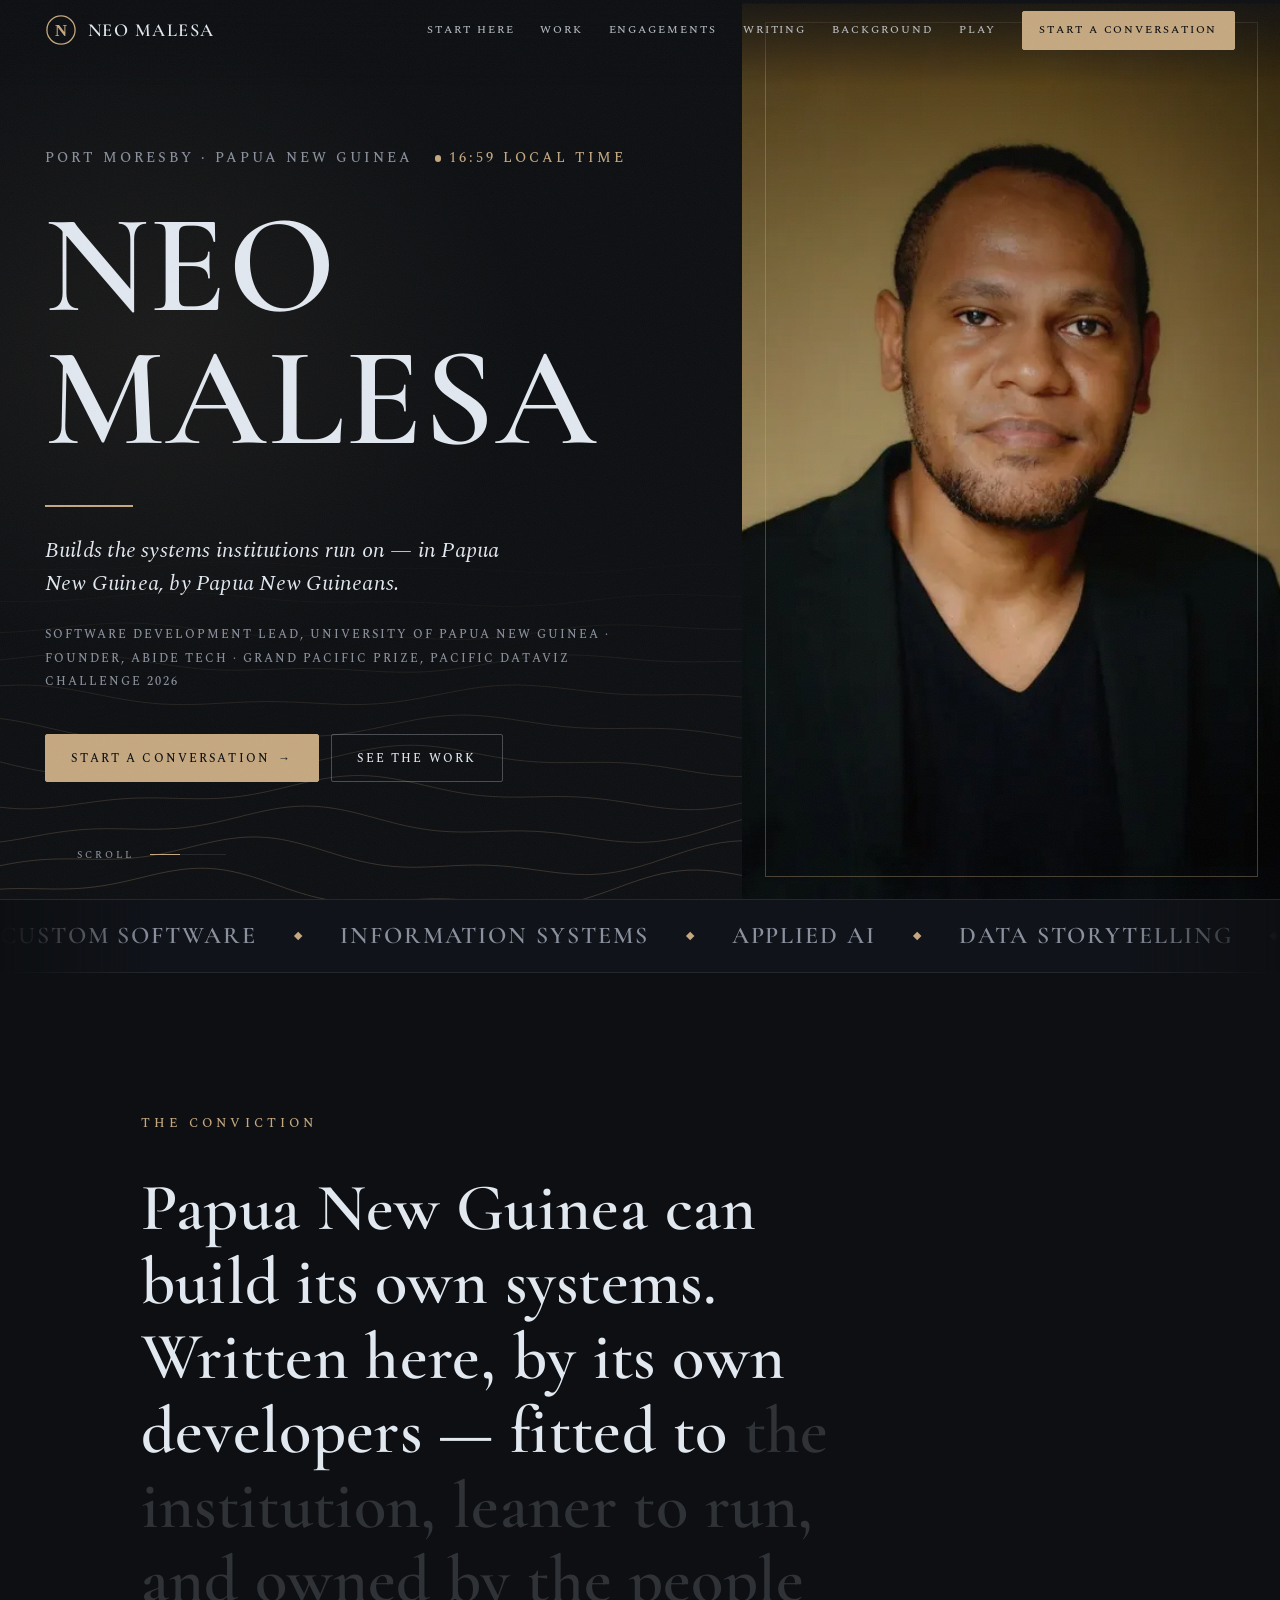
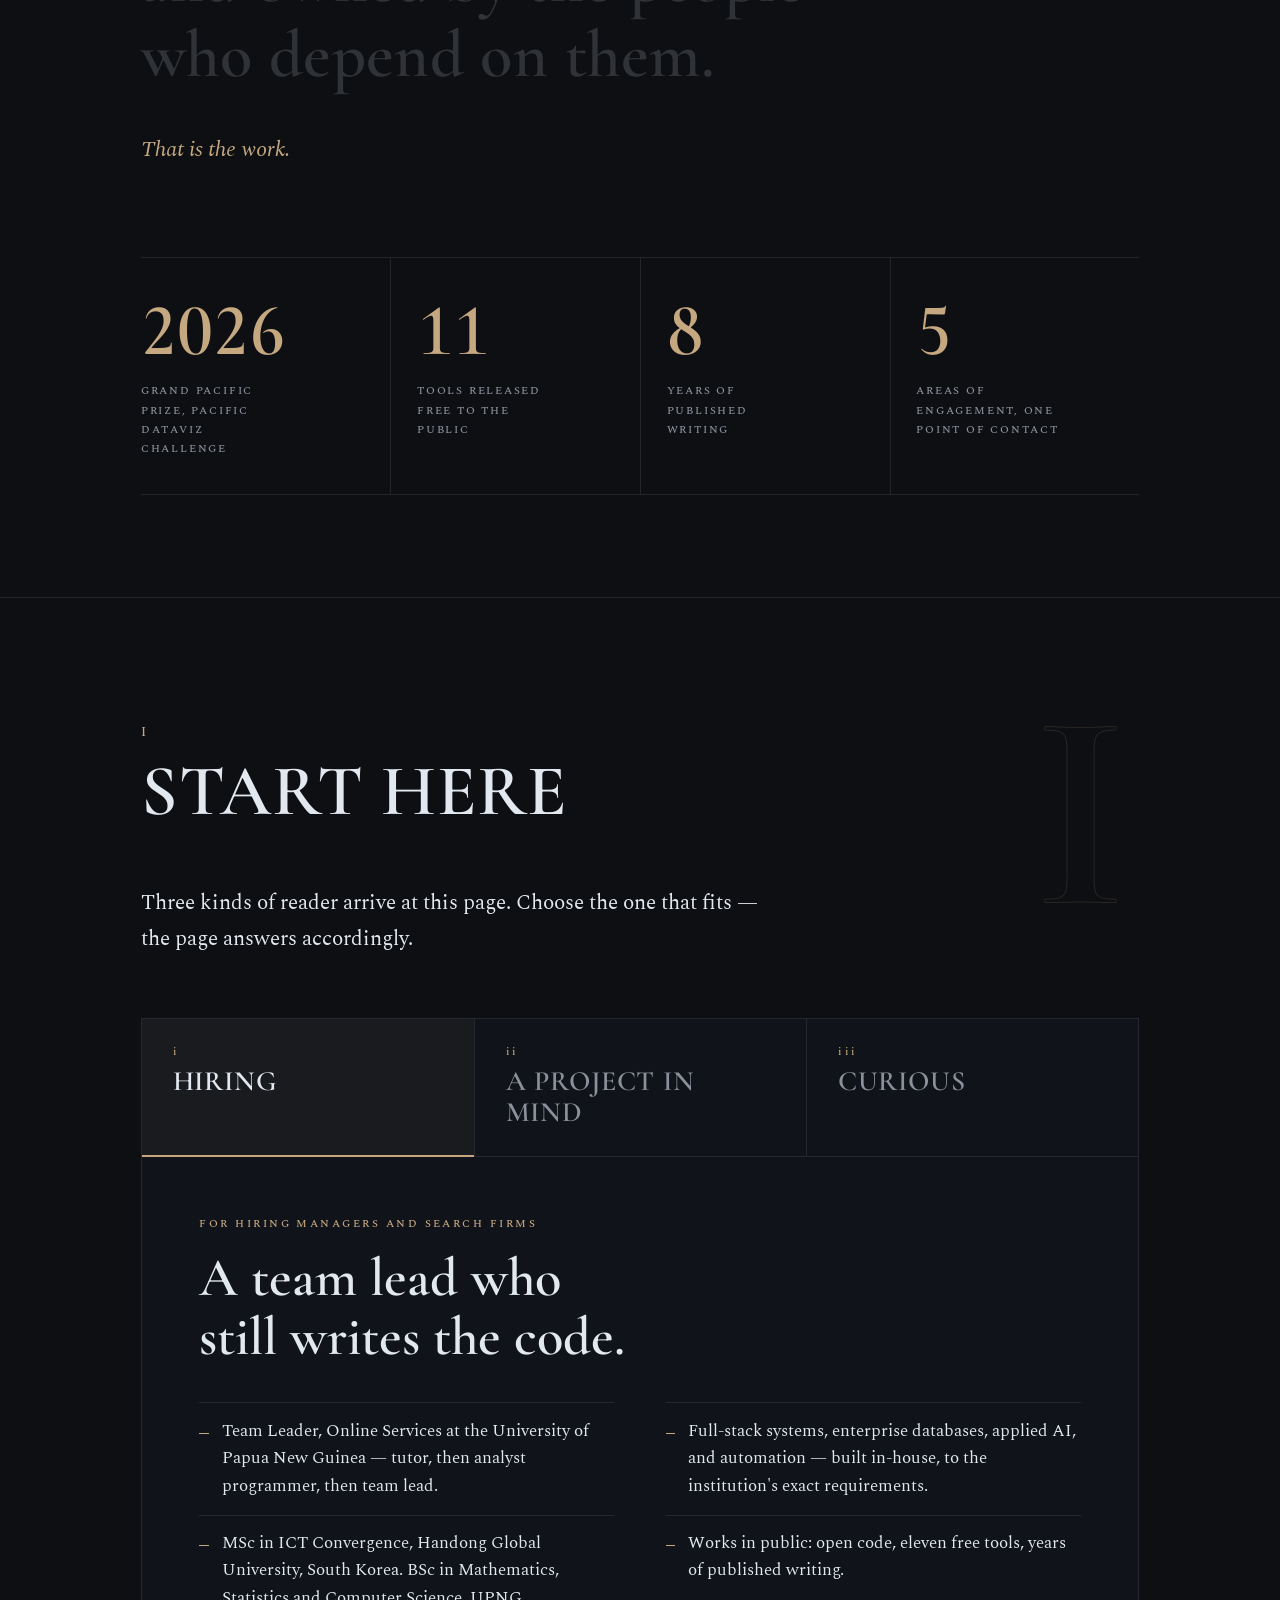
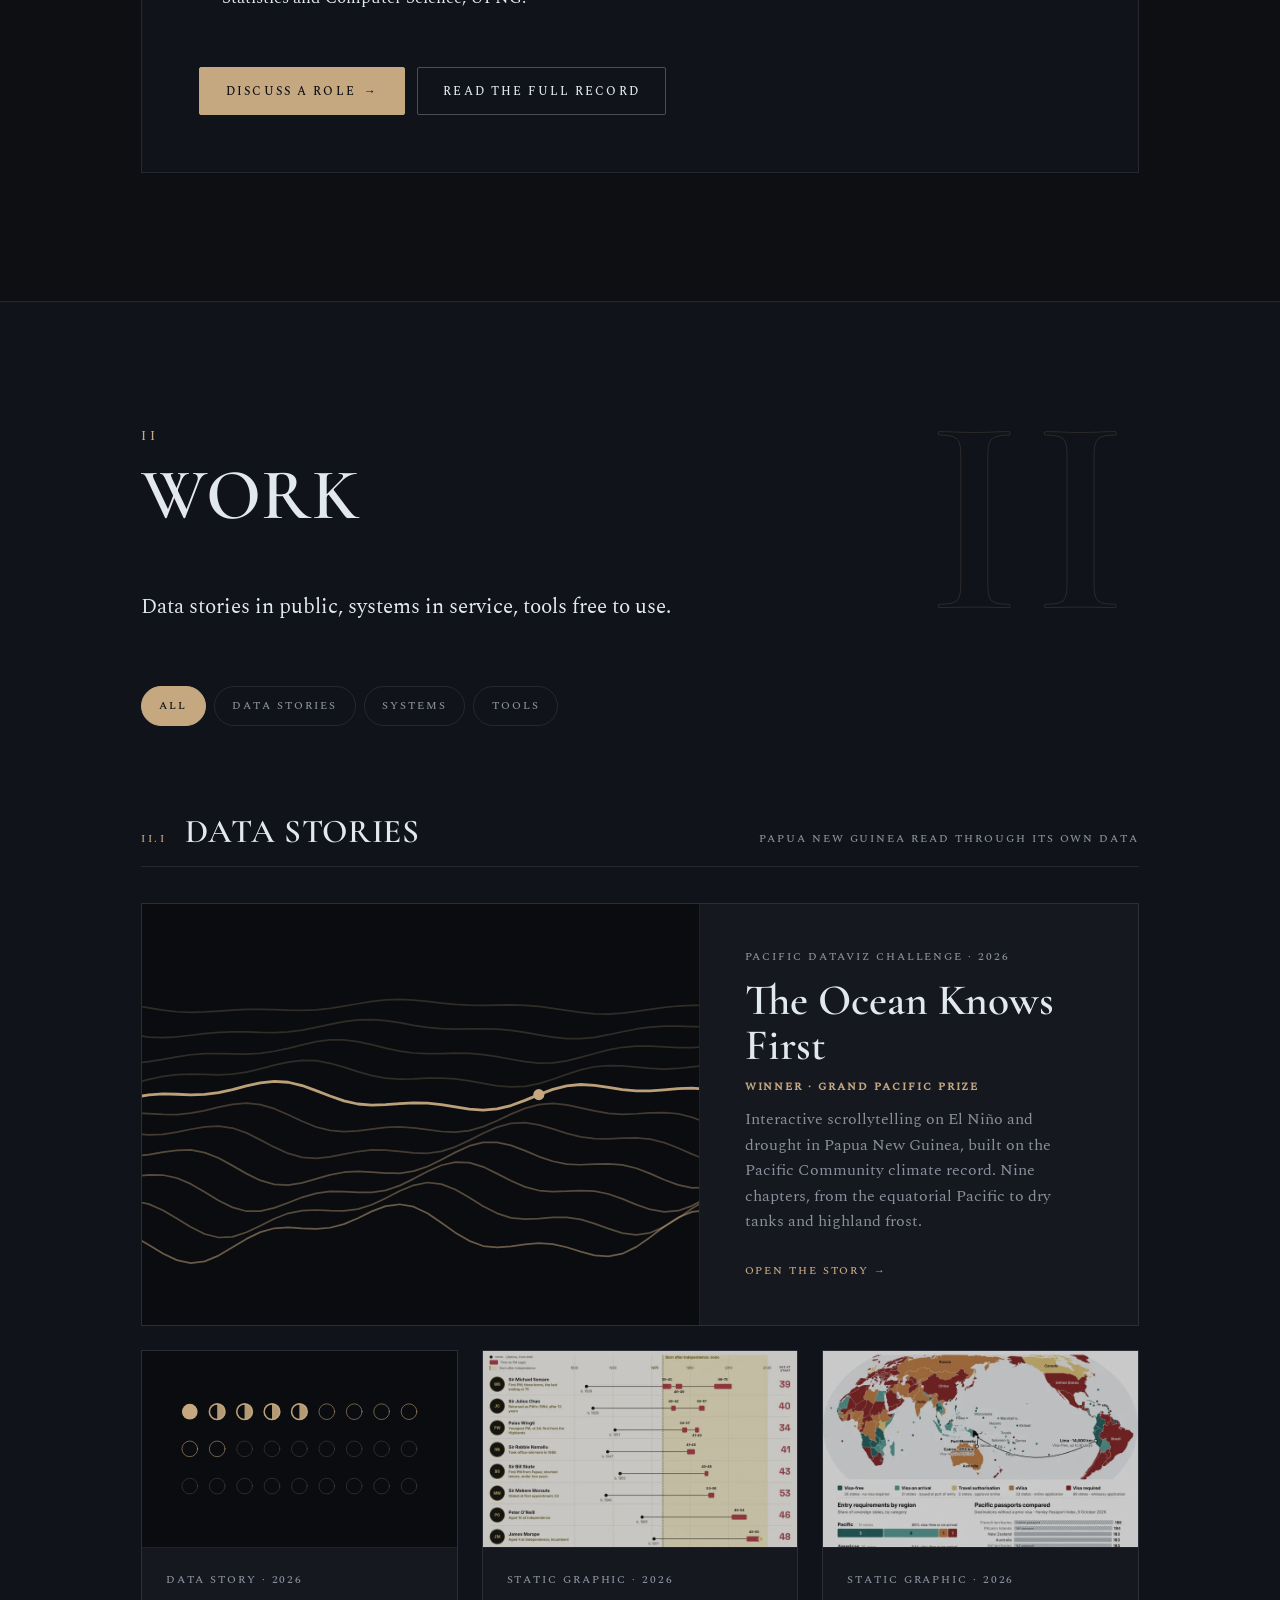
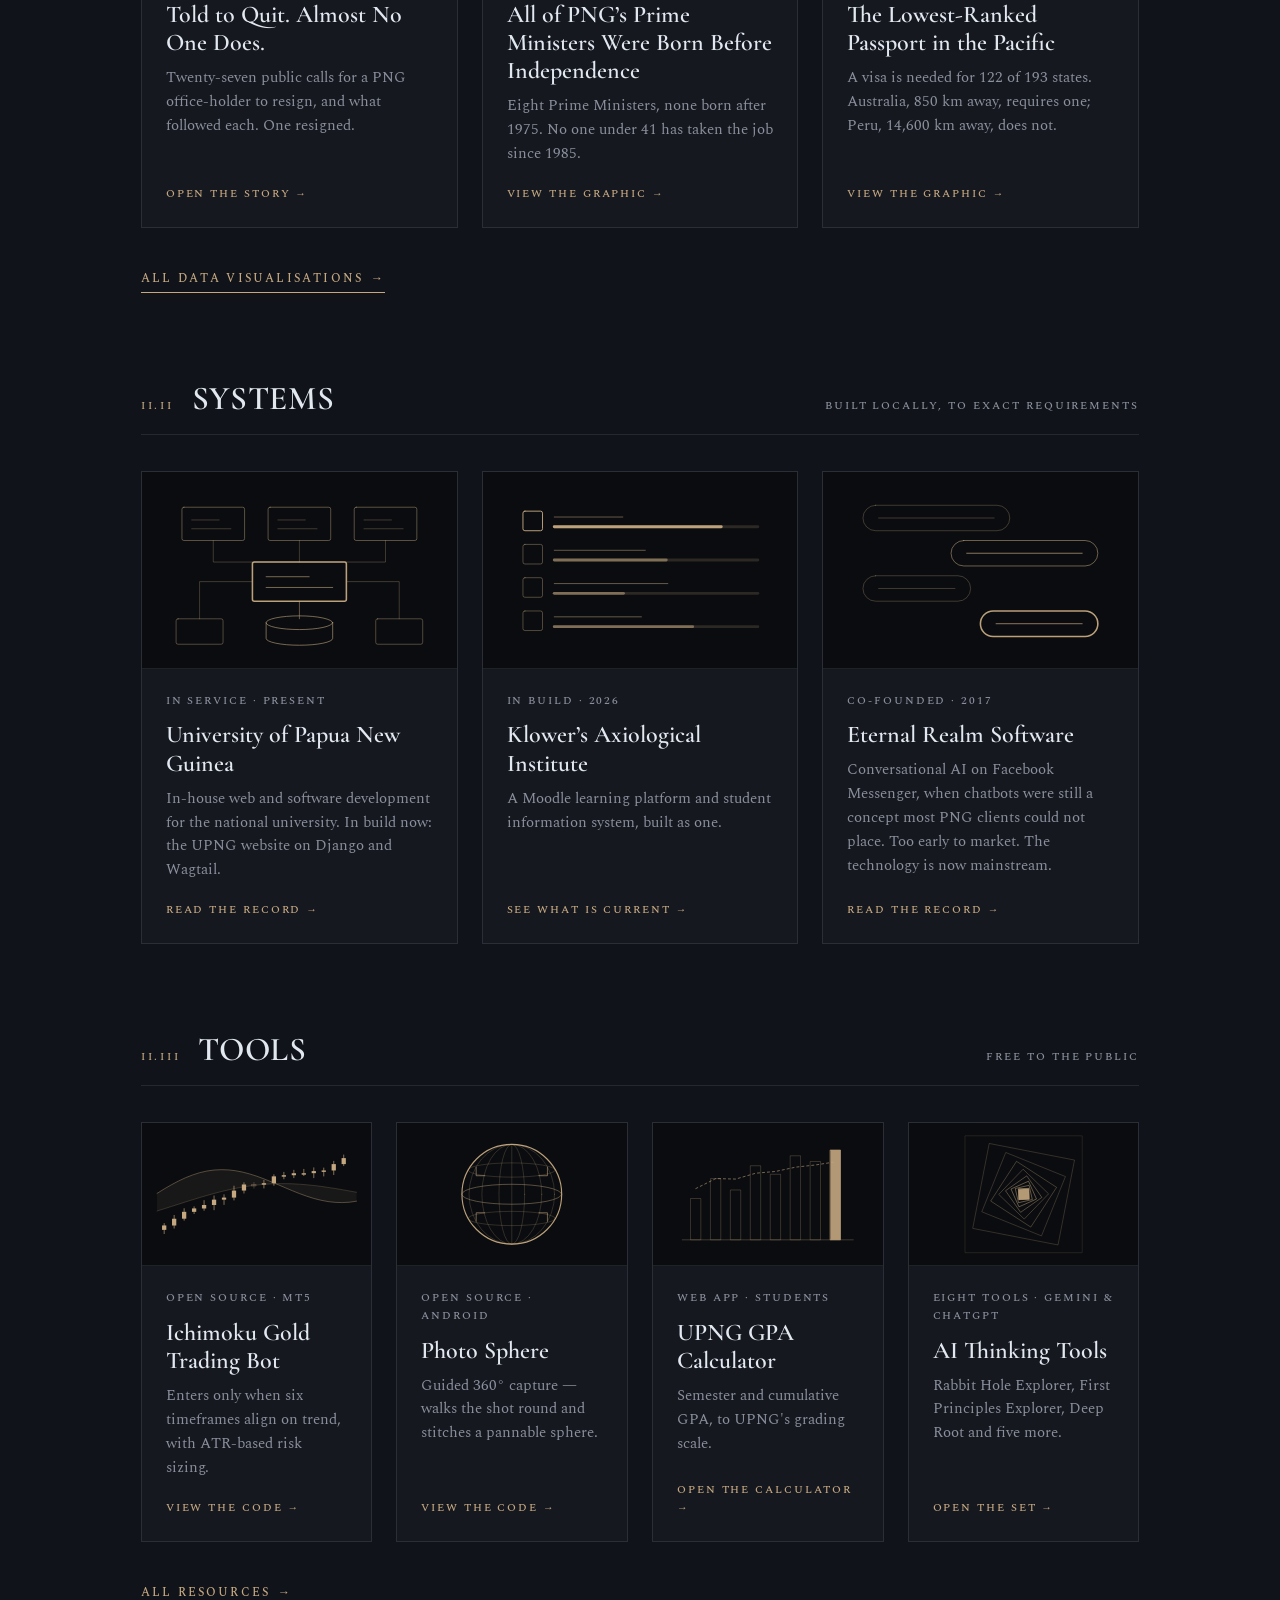
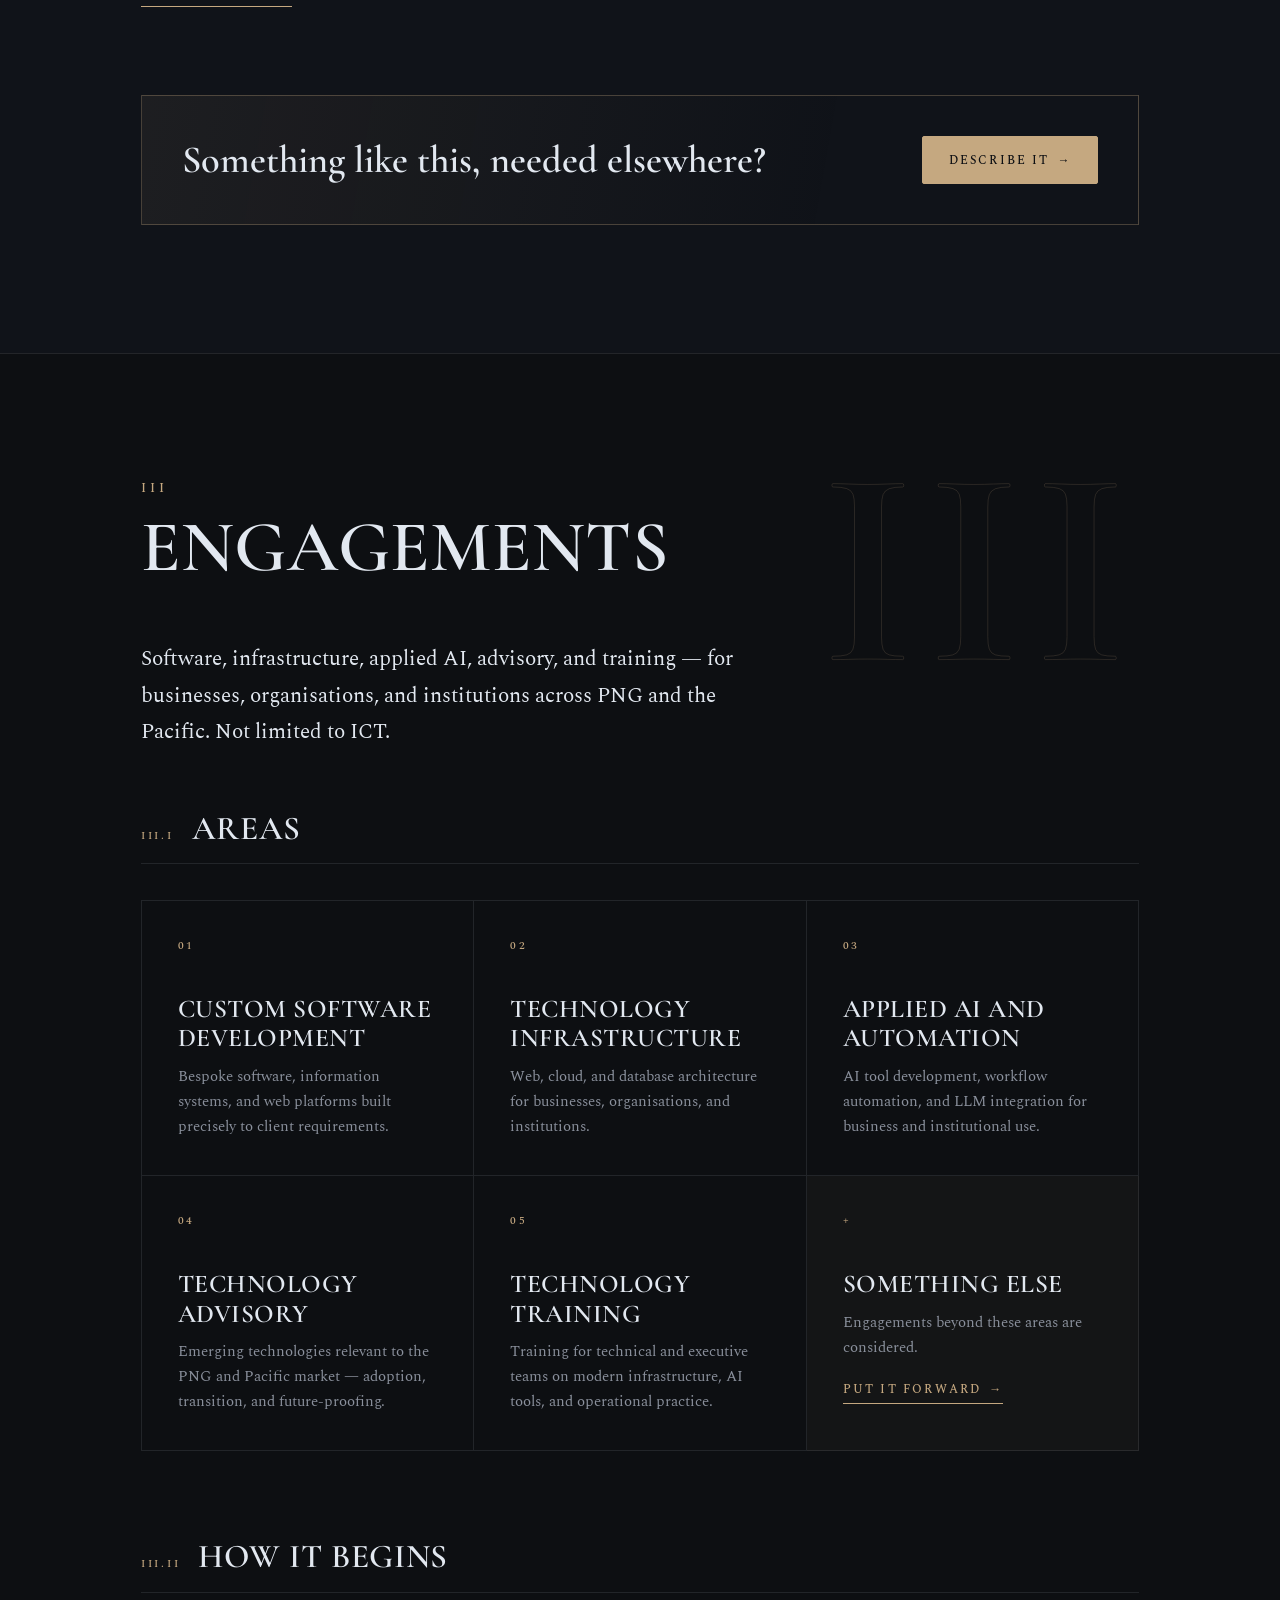
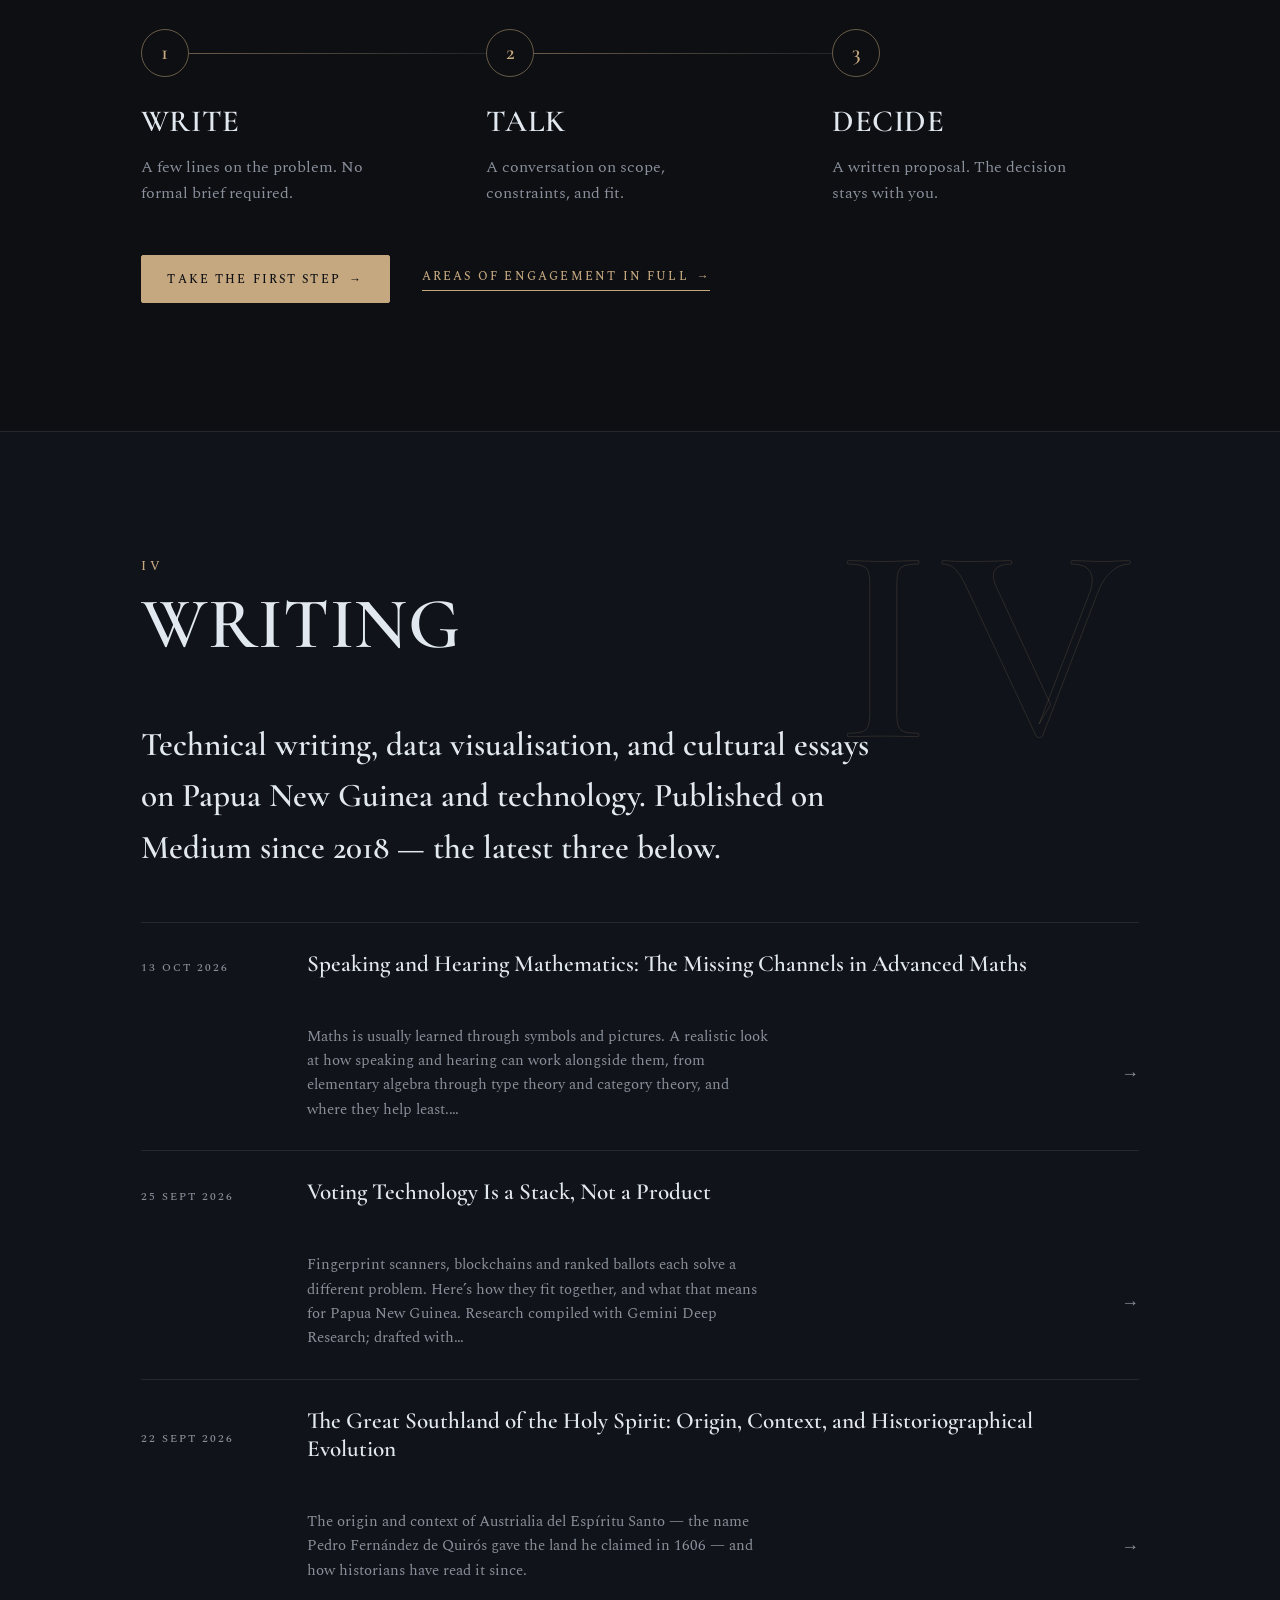
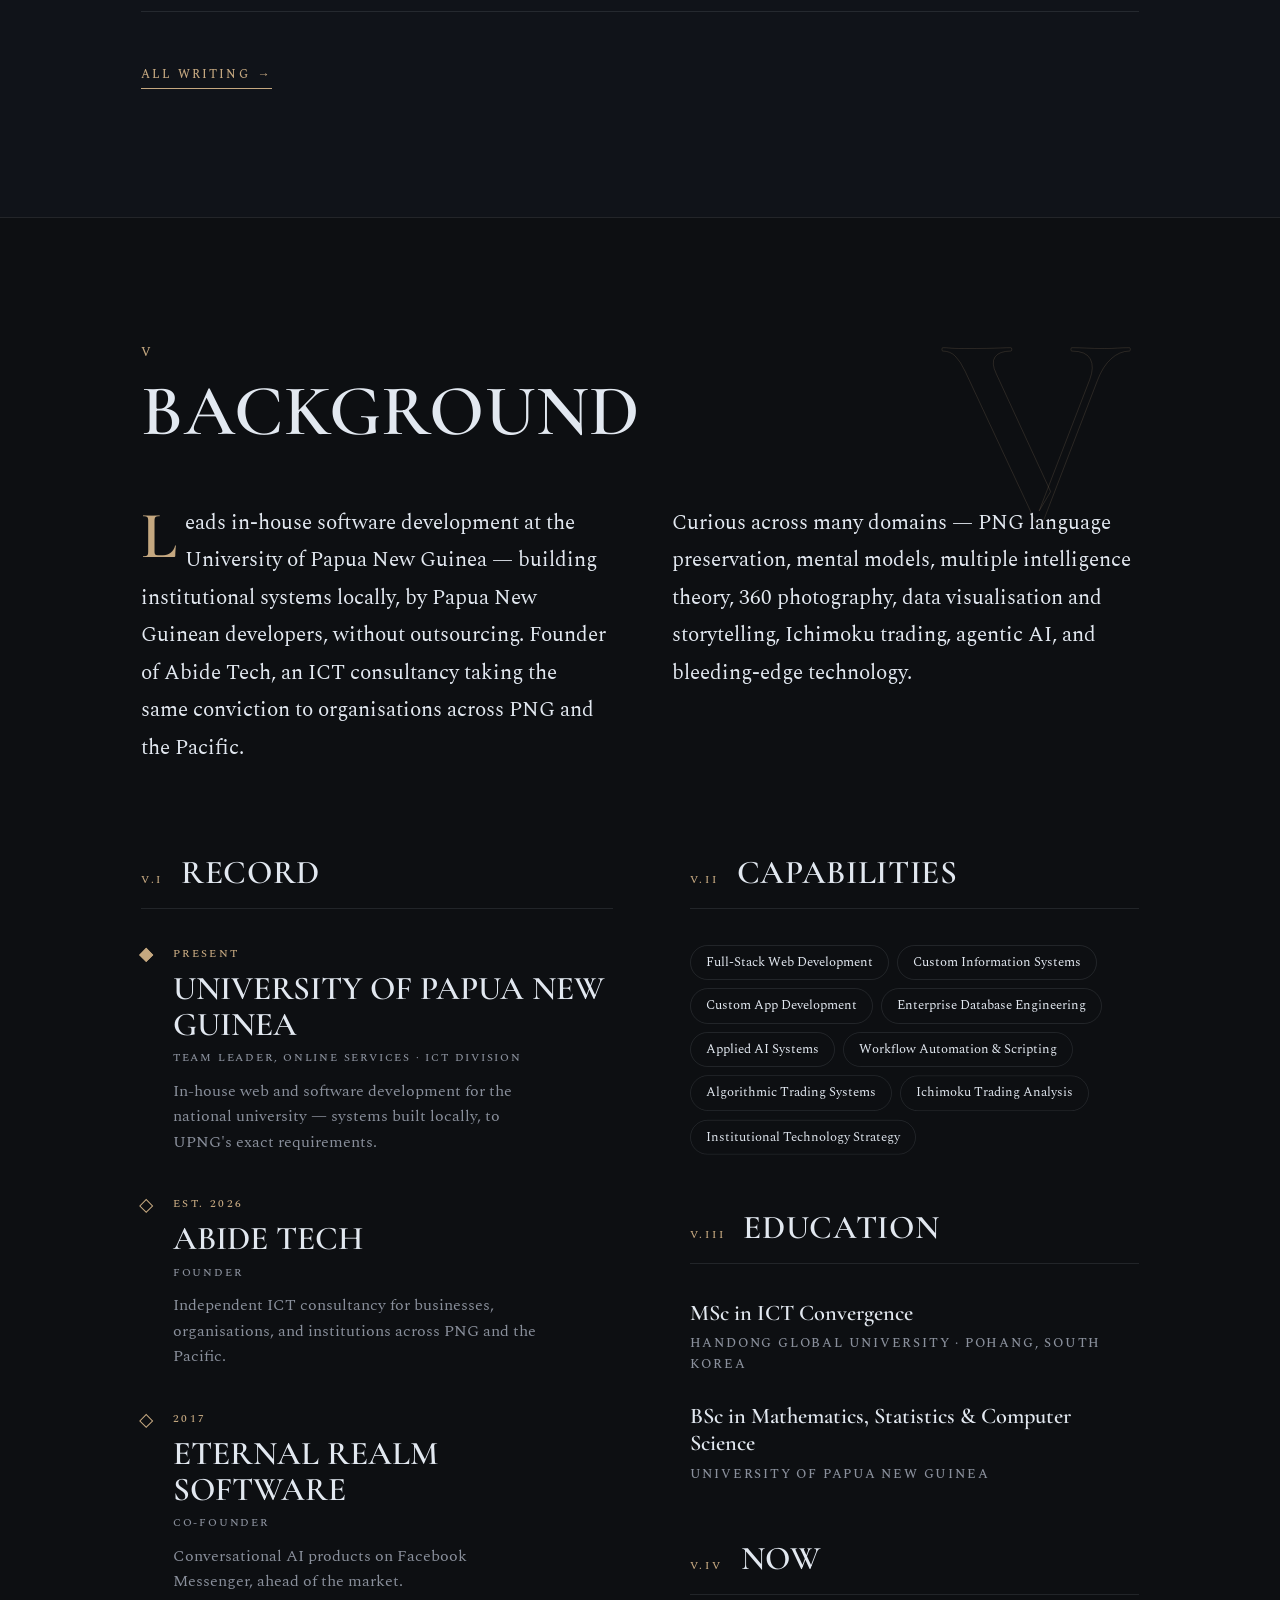
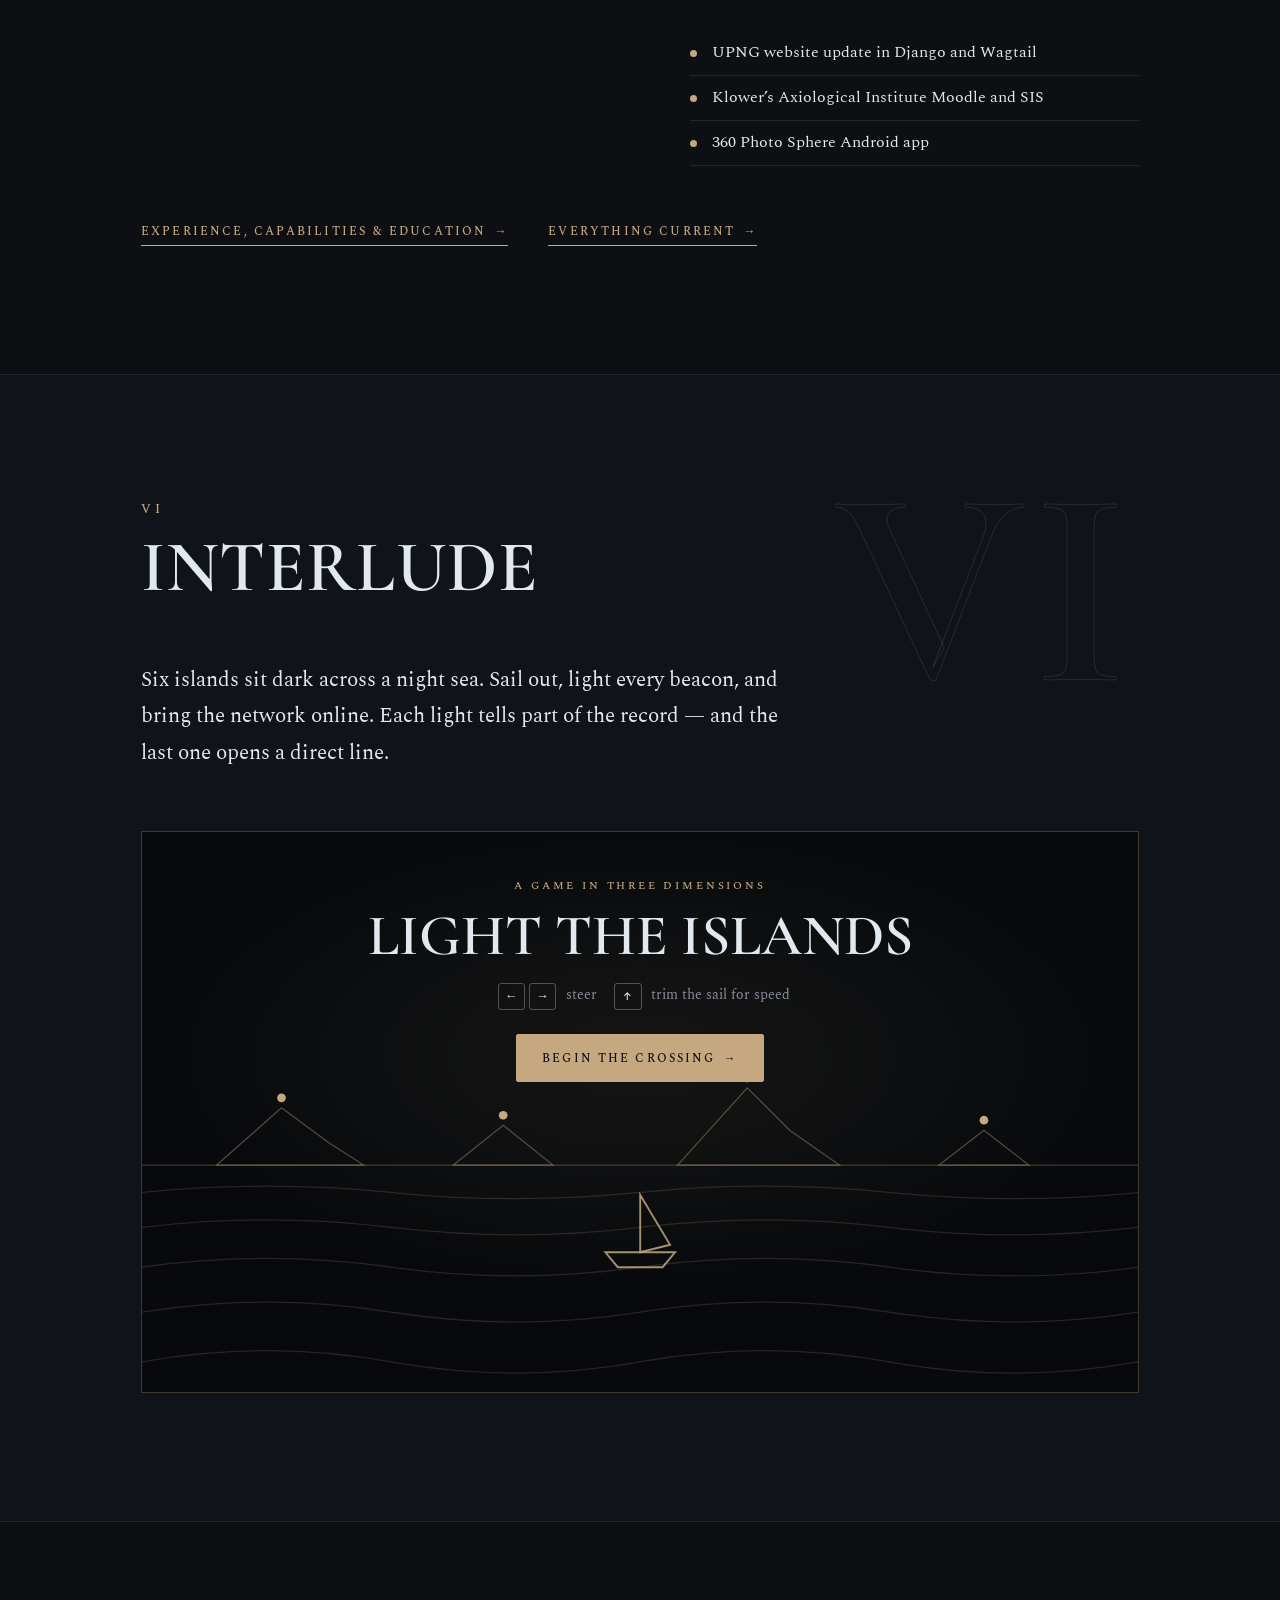
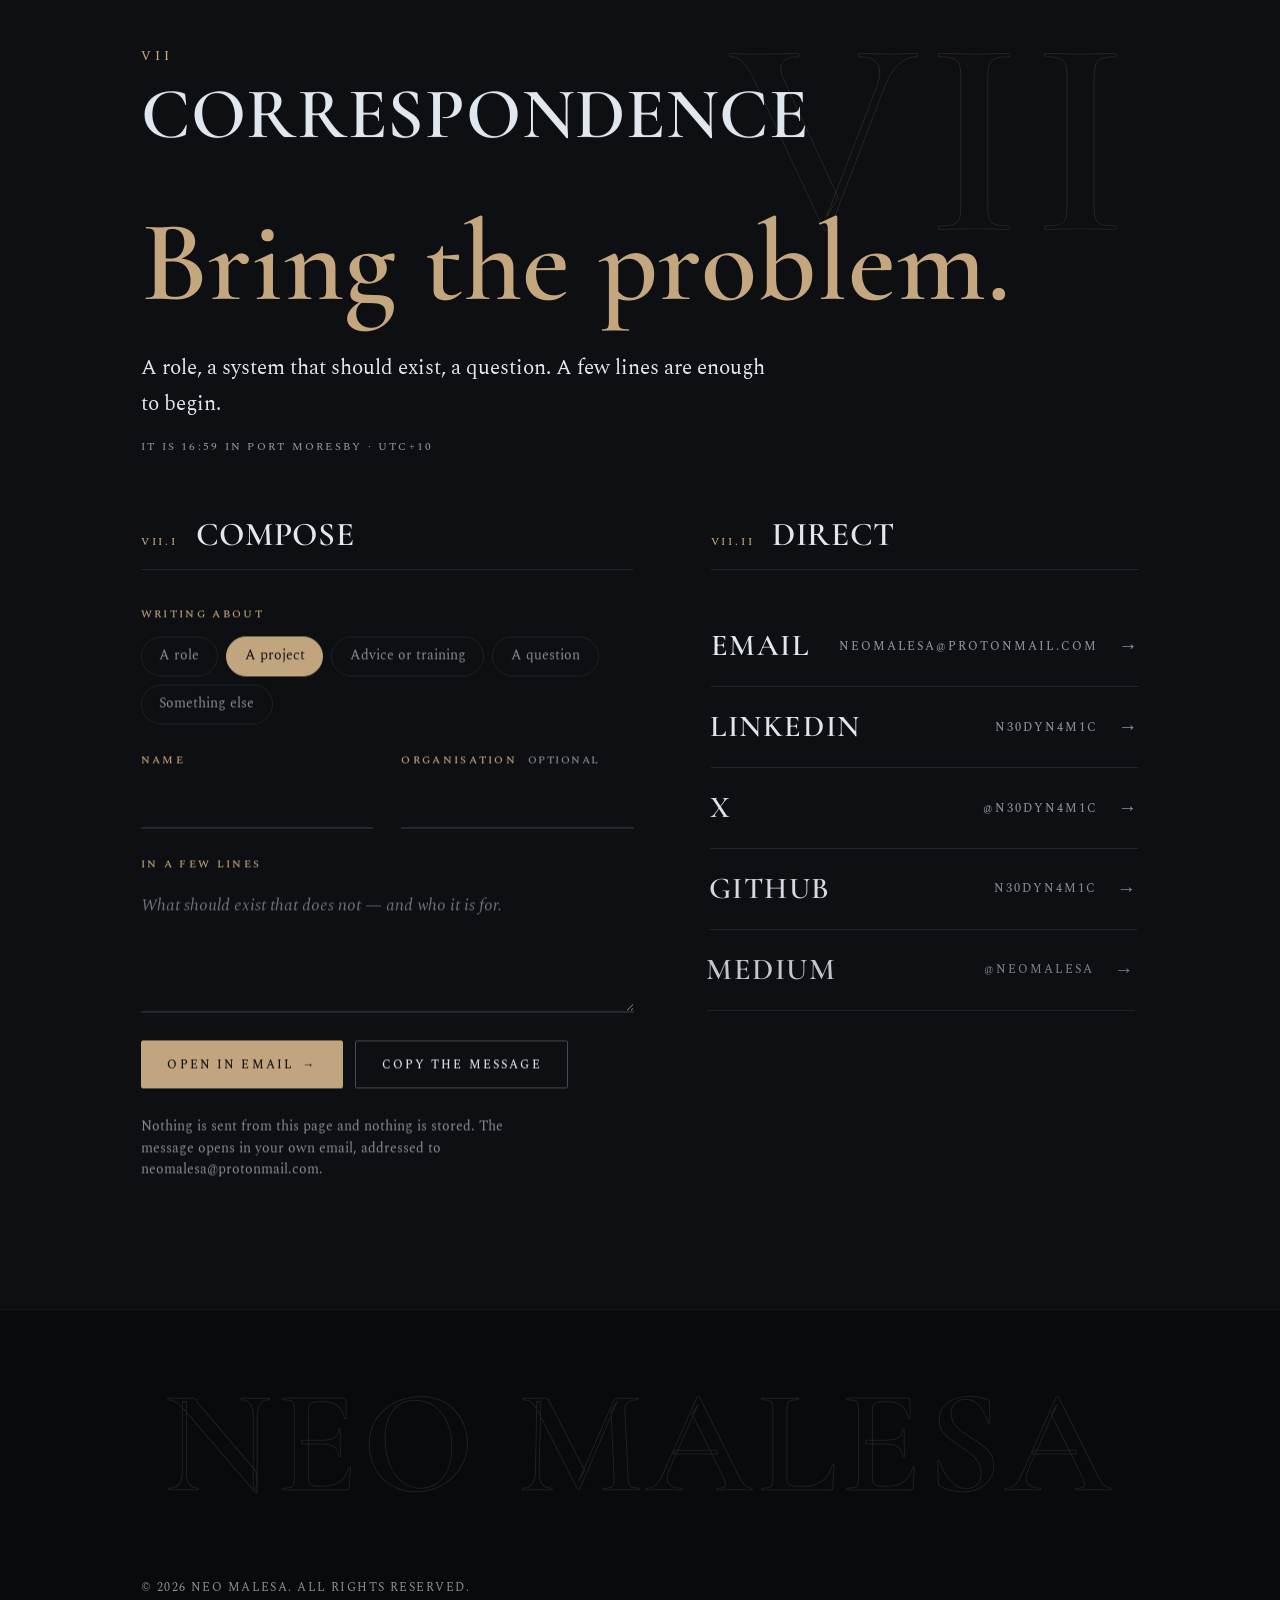
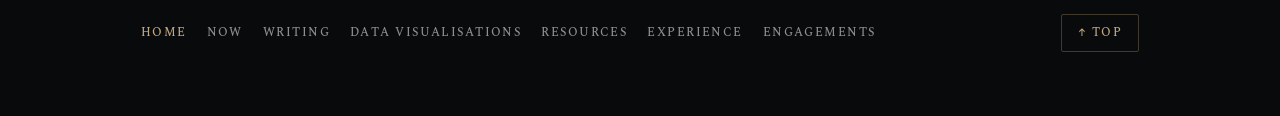
==== index.html @ 4d326a45 "Merge Fable 5.2 revamp: site around starting conversations" ====
<!DOCTYPE html>
<html lang="en">
<head>
  <meta charset="UTF-8" />
  <meta name="viewport" content="width=device-width, initial-scale=1.0" />
  <title>Neo Malesa — Technologist · UPNG Software Development Lead | Port Moresby, PNG</title>
  <meta
    name="description"
    content="Neo Malesa — Technologist, UPNG software development lead, writing on technology and innovation in PNG. Leads in-house software development at the University of Papua New Guinea; founder of Abide Tech, an ICT consultancy. Port Moresby, Papua New Guinea."
  />
  <meta name="author" content="Neo Malesa" />
  <meta name="theme-color" content="#0d0f12" />
  <meta name="color-scheme" content="dark" />
  <meta name="format-detection" content="telephone=no" />
  <link rel="canonical" href="https://neomalesa.com/" />
  <!-- Open Graph — link previews on social and chat -->
  <meta property="og:type" content="website" />
  <meta property="og:site_name" content="Neo Malesa" />
  <meta property="og:title" content="Neo Malesa" />
  <meta
    property="og:description"
    content="Technologist, UPNG software development lead, writing on technology and innovation in PNG. Leads in-house software development at the University of Papua New Guinea. Founder of Abide Tech, an ICT consultancy. Port Moresby, Papua New Guinea."
  />
  <meta property="og:url" content="https://neomalesa.com/" />
  <meta property="og:image" content="https://neomalesa.com/assets/og-image.png" />
  <meta property="og:image:type" content="image/png" />
  <meta property="og:image:width" content="1200" />
  <meta property="og:image:height" content="630" />
  <meta property="og:image:alt" content="Neo Malesa — Port Moresby, Papua New Guinea" />
  <meta property="og:locale" content="en_US" />
  <!-- Twitter / X card -->
  <meta name="twitter:card" content="summary_large_image" />
  <meta name="twitter:title" content="Neo Malesa" />
  <meta
    name="twitter:description"
    content="Technologist, UPNG software development lead, writing on technology and innovation in PNG. Leads in-house software development at the University of Papua New Guinea. Founder of Abide Tech, an ICT consultancy."
  />
  <meta name="twitter:image" content="https://neomalesa.com/assets/og-image.png" />
  <meta name="twitter:site" content="@n30dyn4m1c" />
  <meta name="twitter:creator" content="@n30dyn4m1c" />
  <!-- Favicon — real files required for Google Search to display the icon -->
  <link rel="icon" type="image/svg+xml" href="favicon.svg" />
  <link rel="icon" type="image/png" sizes="192x192" href="favicon.png" />
  <link rel="shortcut icon" href="favicon.ico" />
  <link rel="apple-touch-icon" sizes="192x192" href="favicon.png" />
  <!-- Fonts: Cormorant Garamond (display) + Spectral (body) — self-hosted, only the weights in use -->
  <link rel="preload" as="font" type="font/woff2" crossorigin href="assets/fonts/cormorant-garamond-600.woff2" />
  <link rel="preload" as="font" type="font/woff2" crossorigin href="assets/fonts/spectral-400.woff2" />
  <!-- Hero portrait is the LCP element — fetch it at highest priority -->
  <link
    rel="preload"
    as="image"
    type="image/webp"
    imagesrcset="assets/images/neo_profilepic-800.webp 800w, assets/images/neo_profilepic-1600.webp 1600w"
    imagesizes="(max-width: 899px) 100vw, 42vw"
    fetchpriority="high"
  />
  <link rel="stylesheet" href="css/style.css" />
  <!-- Marks the document as JS-capable; entrance animations only hide content
       when this class is present, so a failed script never leaves a blank page -->
  <script>document.documentElement.classList.add('js');</script>
  <!-- Structured data — helps search engines connect the name to the work -->
  <script type="application/ld+json">
  {
    "@context": "https://schema.org",
    "@type": "WebSite",
    "@id": "https://neomalesa.com/#website",
    "name": "Neo Malesa",
    "url": "https://neomalesa.com/"
  }
  </script>
  <script type="application/ld+json">
  {
    "@context": "https://schema.org",
    "@type": "Person",
    "@id": "https://neomalesa.com/#person",
    "name": "Neo Malesa",
    "alternateName": "n30dyn4m1c",
    "givenName": "Neo",
    "familyName": "Malesa",
    "url": "https://neomalesa.com/",
    "image": "https://neomalesa.com/assets/og-image.png",
    "jobTitle": "Technologist, UPNG Software Development Lead",
    "description": "Neo Malesa is a Technologist and UPNG software development lead based in Port Moresby, Papua New Guinea, writing on technology and innovation in PNG. He leads in-house software development at the University of Papua New Guinea and is the founder of Abide Tech, an ICT consultancy.",
    "nationality": {
      "@type": "Country",
      "name": "Papua New Guinea"
    },
    "worksFor": {
      "@type": "Organization",
      "name": "University of Papua New Guinea",
      "url": "https://www.upng.ac.pg/"
    },
    "affiliation": {
      "@type": "Organization",
      "name": "Abide Tech"
    },
    "alumniOf": [
      {
        "@type": "CollegeOrUniversity",
        "name": "Handong Global University",
        "address": {
          "@type": "PostalAddress",
          "addressLocality": "Pohang",
          "addressCountry": "KR"
        }
      },
      {
        "@type": "CollegeOrUniversity",
        "name": "University of Papua New Guinea",
        "address": {
          "@type": "PostalAddress",
          "addressLocality": "Port Moresby",
          "addressCountry": "PG"
        }
      }
    ],
    "knowsAbout": [
      "Software Development",
      "Full-Stack Web Development",
      "Custom Information Systems",
      "Applied Artificial Intelligence",
      "Data Visualisation",
      "Ichimoku Trading Analysis",
      "Algorithmic Trading",
      "Gold Trading",
      "Institutional Technology Strategy"
    ],
    "address": {
      "@type": "PostalAddress",
      "addressLocality": "Port Moresby",
      "addressCountry": "PG"
    },
    "sameAs": [
      "https://x.com/n30dyn4m1c",
      "https://medium.com/@neomalesa",
      "https://medium.com/png-data-insights",
      "https://github.com/n30dyn4m1c",
      "https://www.linkedin.com/in/n30dyn4m1c/"
    ]
  }
  </script>
</head>
<body>
  <a class="skip-link" href="#main">Skip to content</a>
  <!-- ===== TOP BAR — brand, primary navigation, and the standing invitation ===== -->
  <header class="topbar" id="topbar">
    <div class="topbar__inner">
      <a class="topbar__brand" href="#hero" aria-label="Neo Malesa — top of page">
        <svg class="topbar__seal" viewBox="0 0 100 100" aria-hidden="true" focusable="false">
          <circle cx="50" cy="50" r="44" fill="none" stroke="currentColor" stroke-width="4" />
          <text x="50" y="52" font-family="Georgia,serif" font-size="52" font-weight="600" fill="currentColor" text-anchor="middle" dominant-baseline="central">N</text>
        </svg>
        <span class="topbar__name">Neo Malesa</span>
      </a>
      <nav class="topbar__nav" id="site-menu" aria-label="Primary">
        <a href="#start">Start Here</a>
        <a href="#work">Work</a>
        <a href="#engagements">Engagements</a>
        <a href="#writing">Writing</a>
        <a href="#background">Background</a>
        <a href="#play">Play</a>
      </nav>
      <a class="btn btn--primary btn--sm topbar__cta" href="#connect" data-magnetic>
        <span class="topbar__cta-long">Start a conversation</span>
        <span class="topbar__cta-short">Contact</span>
      </a>
      <button class="topbar__toggle" type="button" aria-expanded="false" aria-controls="site-menu">
        <span class="topbar__toggle-bars" aria-hidden="true"></span>
        <span class="visually-hidden">Menu</span>
      </button>
    </div>
    <span class="topbar__progress" aria-hidden="true"></span>
  </header>
  <!-- Roman-numeral section rail — desktop only, fades in past the hero -->
  <nav class="rail" id="rail" aria-label="Sections">
    <ol class="rail__list" role="list">
      <li><a class="rail__link" href="#start" aria-label="Start Here" data-label="Start Here">I</a></li>
      <li><a class="rail__link" href="#work" aria-label="Work" data-label="Work">II</a></li>
      <li><a class="rail__link" href="#engagements" aria-label="Engagements" data-label="Engagements">III</a></li>
      <li><a class="rail__link" href="#writing" aria-label="Writing" data-label="Writing">IV</a></li>
      <li><a class="rail__link" href="#background" aria-label="Background" data-label="Background">V</a></li>
      <li><a class="rail__link" href="#play" aria-label="Interlude" data-label="Interlude">VI</a></li>
      <li><a class="rail__link" href="#connect" aria-label="Correspondence" data-label="Correspondence">VII</a></li>
    </ol>
  </nav>
  <main id="main">
    <!-- ===== HERO ===== -->
    <section class="hero" id="hero" aria-label="Introduction">
      <!-- Text column -->
      <div class="hero__text">
        <!-- Swell lines — a slow sea drawn in brass hairlines; answers the pointer -->
        <canvas class="hero__swell" id="hero-swell" aria-hidden="true"></canvas>
        <div class="hero__inner">
          <p class="hero__kicker" data-reveal="0">
            Port Moresby &middot; Papua New Guinea
            <span class="hero__clock" data-clock hidden></span>
          </p>
          <h1 class="hero__name" data-reveal="1" aria-label="Neo Malesa">
            <span class="name-mask"><span class="name-line">Neo</span></span>
            <span class="name-mask"><span class="name-line">Malesa</span></span>
          </h1>
          <span class="hero__rule" data-reveal="2" aria-hidden="true"></span>
          <p class="hero__claim" data-reveal="3">
            Builds the systems institutions run on — in Papua New Guinea, by Papua New Guineans.
          </p>
          <p class="hero__role" data-reveal="4">
            Software development lead, University of Papua New Guinea &middot; Founder, Abide Tech &middot;
            Grand Pacific Prize, Pacific Dataviz Challenge 2026
          </p>
          <div class="hero__actions" data-reveal="5">
            <a class="btn btn--primary" href="#connect" data-magnetic>Start a conversation <span aria-hidden="true">→</span></a>
            <a class="btn btn--ghost" href="#work" data-magnetic>See the work</a>
          </div>
        </div>
        <div class="hero__scrollcue" data-reveal="6" aria-hidden="true">
          <span class="hero__scrollcue-label">Scroll</span>
          <span class="hero__scrollcue-line"></span>
        </div>
      </div>
      <!-- Portrait column -->
      <figure class="hero__portrait" data-reveal="2">
        <picture>
          <source
            type="image/webp"
            srcset="assets/images/neo_profilepic-800.webp 800w, assets/images/neo_profilepic-1600.webp 1600w"
            sizes="(max-width: 899px) 100vw, 42vw"
          />
          <img
            class="hero__portrait-img"
            src="assets/images/neo_profilepic.jpg"
            srcset="assets/images/neo_profilepic-800.jpg 800w, assets/images/neo_profilepic.jpg 1799w"
            sizes="(max-width: 899px) 100vw, 42vw"
            alt="Portrait of Neo Malesa"
            width="1799"
            height="1799"
            decoding="async"
            fetchpriority="high"
          />
        </picture>
      </figure>
    </section>
    <!-- ===== TICKER — the practice, in one moving line ===== -->
    <div class="ticker" aria-hidden="true">
      <div class="ticker__track">
        <p class="ticker__group">
          <span>Custom Software</span><span>Information Systems</span><span>Applied AI</span><span>Data Storytelling</span><span>Infrastructure</span><span>Automation</span><span>Advisory</span><span>Training</span>
        </p>
        <p class="ticker__group">
          <span>Custom Software</span><span>Information Systems</span><span>Applied AI</span><span>Data Storytelling</span><span>Infrastructure</span><span>Automation</span><span>Advisory</span><span>Training</span>
        </p>
      </div>
    </div>
    <!-- ===== THESIS — the conviction, then the record in four figures ===== -->
    <section class="thesis" id="thesis" aria-label="Conviction">
      <div class="section__inner">
        <p class="thesis__label" data-gsap-reveal>The conviction</p>
        <p class="thesis__text" data-scrub>
          Papua New Guinea can build its own systems. Written here, by its own developers — fitted to the institution, leaner to run, and owned by the people who depend on them.
        </p>
        <p class="thesis__sign" data-gsap-reveal>That is the work.</p>
        <dl class="stats" data-gsap-stagger>
          <div class="stats__item">
            <dd class="stats__figure" data-count="2026" data-count-plain>2026</dd>
            <dt class="stats__label">Grand Pacific Prize, Pacific Dataviz Challenge</dt>
          </div>
          <div class="stats__item">
            <dd class="stats__figure" data-count="11">11</dd>
            <dt class="stats__label">Tools released free to the public</dt>
          </div>
          <div class="stats__item">
            <dd class="stats__figure" data-count="8" data-count-since="2018">8</dd>
            <dt class="stats__label">Years of published writing</dt>
          </div>
          <div class="stats__item">
            <dd class="stats__figure" data-count="5">5</dd>
            <dt class="stats__label">Areas of engagement, one point of contact</dt>
          </div>
        </dl>
      </div>
    </section>
    <!-- ===== I · START HERE — the page answers to who is reading it ===== -->
    <section class="section section--start" id="start" aria-labelledby="start-heading">
      <div class="section__inner">
        <h2 class="section__heading" id="start-heading" data-ghost="I" data-gsap-reveal>
          <span class="section__index" aria-hidden="true">I</span>
          Start Here
        </h2>
        <p class="section__lead" data-gsap-reveal>
          Three kinds of reader arrive at this page. Choose the one that fits — the page answers accordingly.
        </p>
        <div class="paths" data-gsap-reveal>
          <div class="paths__tabs" role="tablist" aria-label="Reason for visiting">
            <button class="paths__tab" type="button" role="tab" id="path-tab-role" aria-controls="path-role" aria-selected="true" data-path="role">
              <span class="paths__tab-index" aria-hidden="true">i</span> Hiring
            </button>
            <button class="paths__tab" type="button" role="tab" id="path-tab-project" aria-controls="path-project" aria-selected="false" tabindex="-1" data-path="project">
              <span class="paths__tab-index" aria-hidden="true">ii</span> A project in mind
            </button>
            <button class="paths__tab" type="button" role="tab" id="path-tab-question" aria-controls="path-question" aria-selected="false" tabindex="-1" data-path="question">
              <span class="paths__tab-index" aria-hidden="true">iii</span> Curious
            </button>
          </div>
          <div class="paths__panels">
            <article class="paths__panel is-active" role="tabpanel" id="path-role" aria-labelledby="path-tab-role" tabindex="0">
              <p class="paths__kicker">For hiring managers and search firms</p>
              <h3 class="paths__title">A team lead who still writes the code.</h3>
              <ul class="paths__points" role="list">
                <li>Team Leader, Online Services at the University of Papua New Guinea — tutor, then analyst programmer, then team lead.</li>
                <li>Full-stack systems, enterprise databases, applied AI, and automation — built in-house, to the institution's exact requirements.</li>
                <li>MSc in ICT Convergence, Handong Global University, South Korea. BSc in Mathematics, Statistics and Computer Science, UPNG.</li>
                <li>Works in public: open code, eleven free tools, years of published writing.</li>
              </ul>
              <div class="paths__actions">
                <a class="btn btn--primary" href="#connect" data-intent="role" data-magnetic>Discuss a role <span aria-hidden="true">→</span></a>
                <a class="btn btn--ghost" href="experience/">Read the full record</a>
              </div>
            </article>
            <article class="paths__panel" role="tabpanel" id="path-project" aria-labelledby="path-tab-project" tabindex="0" hidden>
              <p class="paths__kicker">For businesses, organisations, and institutions</p>
              <h3 class="paths__title">A system that should exist, and does not yet.</h3>
              <ul class="paths__points" role="list">
                <li>Custom software, infrastructure, applied AI, advisory, and training — delivered through Abide Tech, across PNG and the Pacific.</li>
                <li>Built to the organisation's exact requirements. Nothing off the shelf, nothing generic.</li>
                <li>In build now: the UPNG website on Django and Wagtail; a Moodle and student information system for Klower&rsquo;s Axiological Institute.</li>
              </ul>
              <div class="paths__actions">
                <a class="btn btn--primary" href="#connect" data-intent="project" data-magnetic>Describe the project <span aria-hidden="true">→</span></a>
                <a class="btn btn--ghost" href="#engagements">See areas of engagement</a>
              </div>
            </article>
            <article class="paths__panel" role="tabpanel" id="path-question" aria-labelledby="path-tab-question" tabindex="0" hidden>
              <p class="paths__kicker">For students, developers, researchers, and the curious</p>
              <h3 class="paths__title">Take what is useful. Ask about what is not here.</h3>
              <ul class="paths__points" role="list">
                <li>Eleven tools, free — AI thinking tools, a GPA calculator, a gold trading bot, a 360° photo app.</li>
                <li>Essays and data stories on Papua New Guinea — its climate, politics, history, and technology.</li>
                <li>Questions, corrections, and collaborations are welcome.</li>
              </ul>
              <div class="paths__actions">
                <a class="btn btn--primary" href="#connect" data-intent="question" data-magnetic>Ask a question <span aria-hidden="true">→</span></a>
                <a class="btn btn--ghost" href="resources/">Open the tools</a>
              </div>
            </article>
          </div>
        </div>
      </div>
    </section>
    <!-- ===== II · WORK — three subsections, one filter ===== -->
    <section class="section section--work" id="work" aria-labelledby="work-heading">
      <div class="section__inner">
        <h2 class="section__heading" id="work-heading" data-ghost="II" data-gsap-reveal>
          <span class="section__index" aria-hidden="true">II</span>
          Work
        </h2>
        <p class="section__lead" data-gsap-reveal>
          Data stories in public, systems in service, tools free to use.
        </p>
        <div class="filter" role="group" aria-label="Filter the work" data-gsap-reveal>
          <button class="filter__btn" type="button" aria-pressed="true" data-filter="all">All</button>
          <button class="filter__btn" type="button" aria-pressed="false" data-filter="data">Data stories</button>
          <button class="filter__btn" type="button" aria-pressed="false" data-filter="systems">Systems</button>
          <button class="filter__btn" type="button" aria-pressed="false" data-filter="tools">Tools</button>
        </div>
        <!-- II.i — Data stories -->
        <div class="subsection" data-kind="data">
          <h3 class="subsection__heading" data-gsap-reveal>
            <span class="subsection__index" aria-hidden="true">II.i</span>
            Data Stories
            <span class="subsection__note">Papua New Guinea read through its own data</span>
          </h3>
          <ul class="cards" role="list" data-gsap-stagger>
            <li class="card card--feature">
              <a class="card__link" href="https://n30dyn4m1c.github.io/pacificdatavizchallenge26/" target="_blank" rel="noopener noreferrer" aria-label="Open The Ocean Knows First, winner of the Grand Pacific Prize (opens in a new tab)">
                <span class="card__art"><svg class="card__motif" viewBox="0 0 320 200" fill="none" stroke="currentColor" stroke-width="1" stroke-linecap="round" stroke-linejoin="round" aria-hidden="true" focusable="false"><polyline points="-4,37.2 4,38.8 12,40.1 20,41 28,41.3 36,41.1 44,40.6 52,40 60,39.6 68,39.6 76,39.8 84,40.1 92,40.2 100,39.9 108,39.1 116,37.8 124,36.4 132,35.1 140,34.2 148,33.9 156,34.3 164,35.1 172,36 180,36.8 188,37.2 196,37.3 204,37.2 212,37.1 220,37.3 228,37.9 236,39 244,40.2 252,41.4 260,42.2 268,42.3 276,41.8 284,40.8 292,39.6 300,38.5 308,37.7 316,37.4 324,37.4" stroke-opacity="0.2"/><polyline points="-4,54.5 4,55.6 12,55.9 20,55.4 28,54.5 36,53.6 44,52.8 52,52.5 60,52.6 68,52.9 76,53 84,52.6 92,51.6 100,50 108,48.3 116,46.7 124,45.7 132,45.5 140,46.1 148,47.3 156,48.8 164,50 172,50.7 180,51 188,50.9 196,50.8 204,51 212,51.7 220,52.8 228,54.3 236,55.6 244,56.5 252,56.5 260,55.7 268,54.2 276,52.5 284,50.9 292,49.8 300,49.3 308,49.3 316,49.5 324,49.6" stroke-opacity="0.2"/><polyline points="-4,70.5 4,69.7 12,68.4 20,66.9 28,65.7 36,65.1 44,65 52,65.2 60,65.3 68,64.9 76,63.7 84,62 92,60 100,58.2 108,57.2 116,57.2 124,58.2 132,59.9 140,61.9 148,63.6 156,64.7 164,65.1 172,65 180,64.8 188,64.9 196,65.6 204,66.8 212,68.3 220,69.7 228,70.5 236,70.4 244,69.2 252,67.2 260,65 268,62.9 276,61.4 284,60.8 292,60.8 300,61.2 308,61.6 316,61.6 324,61" stroke-opacity="0.2"/><polyline points="-4,81.9 4,79.8 12,78.1 20,77.1 28,76.9 36,77 44,77.2 52,76.8 60,75.7 68,73.8 76,71.7 84,69.9 92,68.9 100,69.1 108,70.6 116,72.8 124,75.4 132,77.7 140,79.1 148,79.7 156,79.6 164,79.2 172,79.1 180,79.6 188,80.7 196,82.2 204,83.6 212,84.2 220,83.9 228,82.3 236,79.8 244,77 252,74.4 260,72.6 268,71.9 276,72.1 284,72.8 292,73.6 300,73.9 308,73.6 316,72.7 324,71.9" stroke-opacity="0.2"/><polyline points="-4,90.1 4,88.7 12,88.2 20,88.4 28,88.7 36,88.5 44,87.5 52,85.7 60,83.6 68,81.8 76,81 84,81.5 92,83.4 100,86.3 108,89.4 116,92.2 124,94 132,94.7 140,94.4 148,93.8 156,93.3 164,93.5 172,94.4 180,95.7 188,96.9 196,97.5 204,96.8 212,94.9 220,91.9 228,88.6 236,85.6 244,83.6 252,82.8 260,83.3 268,84.4 276,85.7 284,86.4 292,86.5 300,85.9 308,85.2 316,84.9 324,85.5" stroke-opacity="0.95" stroke-width="1.6"/><polyline points="-4,99.2 4,99.5 12,100 20,100.1 28,99.3 36,97.8 44,95.8 52,94.2 60,93.5 68,94.4 76,96.7 84,100.2 92,103.9 100,107.2 108,109.2 116,109.9 124,109.4 132,108.4 140,107.4 148,107.1 156,107.7 164,108.7 172,109.8 180,110.2 188,109.3 196,107 204,103.6 212,99.8 220,96.5 228,94.4 236,93.7 244,94.5 252,96.2 260,98 268,99.4 276,99.9 284,99.6 292,99.1 300,98.9 308,99.6 316,101.6 324,104.6" stroke-opacity="0.3"/><polyline points="-4,111.2 4,111.7 12,111.4 20,110.2 28,108.5 36,107.1 44,106.7 52,107.8 60,110.6 68,114.6 76,118.8 84,122.4 92,124.7 100,125.3 108,124.4 116,122.8 124,121.3 132,120.4 140,120.5 148,121.2 156,122.1 164,122.3 172,121.2 180,118.6 188,114.9 196,110.8 204,107.3 212,105.1 220,104.7 228,106 236,108.3 244,110.9 252,112.9 260,113.9 268,114 276,113.6 284,113.4 292,114.2 300,116.2 308,119.3 316,122.8 324,126" stroke-opacity="0.3"/><polyline points="-4,123.8 4,123.1 12,121.7 20,120.6 28,120.4 36,121.9 44,125 52,129.4 60,134 68,137.9 76,140.2 84,140.6 92,139.3 100,137 108,134.7 116,133.2 124,132.7 132,133.1 140,133.7 148,133.8 156,132.6 164,129.9 172,126 180,121.8 188,118.1 196,116.1 204,116 212,117.8 220,120.8 228,124.2 236,126.9 244,128.5 252,128.9 260,128.6 268,128.4 276,129 284,130.9 292,134 300,137.5 308,140.5 316,142.2 324,141.9" stroke-opacity="0.4"/><polyline points="-4,135.6 4,134.7 12,134.8 20,136.5 28,139.9 36,144.5 44,149.4 52,153.4 60,155.6 68,155.6 76,153.7 84,150.7 92,147.6 100,145.3 108,144.2 116,144.3 124,144.8 132,144.8 140,143.6 148,140.9 156,137 164,132.8 172,129.2 180,127.4 188,127.7 196,130.1 204,134 212,138.1 220,141.6 228,143.7 236,144.3 244,144.1 252,143.7 260,144.1 268,145.7 276,148.5 284,151.8 292,154.6 300,156 308,155.3 316,152.5 324,148.1" stroke-opacity="0.4"/><polyline points="-4,149.7 4,151.5 12,155 20,159.8 28,164.7 36,168.7 44,170.7 52,170.3 60,167.7 68,163.9 76,159.9 84,156.8 92,155.2 100,154.9 108,155.3 116,155.4 124,154.4 132,151.9 140,148.1 148,144 156,140.7 164,139.1 172,140 180,143.1 188,147.7 196,152.7 204,156.8 212,159.4 220,160.2 228,159.9 236,159.2 244,159.1 252,160.3 260,162.7 268,165.6 276,168.2 284,169.2 292,168 300,164.6 308,159.6 316,154 324,149.3" stroke-opacity="0.4"/><polyline points="-4,170.3 4,175 12,179.9 20,183.7 28,185.4 36,184.4 44,181.1 52,176.3 60,171.5 68,167.6 76,165.4 84,164.9 92,165.4 100,165.7 108,165.1 116,163 124,159.6 132,155.7 140,152.7 148,151.6 156,153 164,156.8 172,162.2 180,167.9 188,172.6 196,175.6 204,176.4 212,175.8 220,174.6 228,173.9 236,174.5 244,176.3 252,178.8 260,181 268,181.6 276,180 284,176.1 292,170.5 300,164.4 308,159.2 316,156 324,155.1" stroke-opacity="0.5"/><circle cx="228" cy="88.6" r="3.2" fill="currentColor" stroke="none"/></svg></span>
                <span class="card__body">
                  <span class="card__meta">Pacific Dataviz Challenge &middot; 2026</span>
                  <span class="card__title">The Ocean Knows First</span>
                  <span class="card__award">Winner &middot; Grand Pacific Prize</span>
                  <span class="card__desc">Interactive scrollytelling on El Ni&ntilde;o and drought in Papua New Guinea, built on the Pacific Community climate record. Nine chapters, from the equatorial Pacific to dry tanks and highland frost.</span>
                  <span class="card__go">Open the story <span aria-hidden="true">→</span></span>
                </span>
              </a>
            </li>
            <li class="card">
              <a class="card__link" href="https://n30dyn4m1c.github.io/png-calls-to-resign/" target="_blank" rel="noopener noreferrer" aria-label="Open Told to Quit. Almost No One Does. (opens in a new tab)">
                <span class="card__art"><svg class="card__motif" viewBox="0 0 320 200" fill="none" stroke="currentColor" stroke-width="1" stroke-linecap="round" stroke-linejoin="round" aria-hidden="true" focusable="false"><circle cx="48" cy="62" r="8" fill="currentColor" stroke="none"/><circle cx="76" cy="62" r="8" stroke-opacity="0.95" stroke-width="1.6"/><path d="M76 54 a8 8 0 0 1 0 16 z" fill="currentColor" fill-opacity="0.9" stroke="none"/><circle cx="104" cy="62" r="8" stroke-opacity="0.95" stroke-width="1.6"/><path d="M104 54 a8 8 0 0 1 0 16 z" fill="currentColor" fill-opacity="0.9" stroke="none"/><circle cx="132" cy="62" r="8" stroke-opacity="0.95" stroke-width="1.6"/><path d="M132 54 a8 8 0 0 1 0 16 z" fill="currentColor" fill-opacity="0.9" stroke="none"/><circle cx="160" cy="62" r="8" stroke-opacity="0.95" stroke-width="1.6"/><path d="M160 54 a8 8 0 0 1 0 16 z" fill="currentColor" fill-opacity="0.9" stroke="none"/><circle cx="188" cy="62" r="8" stroke-opacity="0.55"/><circle cx="216" cy="62" r="8" stroke-opacity="0.55"/><circle cx="244" cy="62" r="8" stroke-opacity="0.55"/><circle cx="272" cy="62" r="8" stroke-opacity="0.55"/><circle cx="48" cy="100" r="8" stroke-opacity="0.55"/><circle cx="76" cy="100" r="8" stroke-opacity="0.55"/><circle cx="104" cy="100" r="8" stroke-opacity="0.2"/><circle cx="132" cy="100" r="8" stroke-opacity="0.2"/><circle cx="160" cy="100" r="8" stroke-opacity="0.2"/><circle cx="188" cy="100" r="8" stroke-opacity="0.2"/><circle cx="216" cy="100" r="8" stroke-opacity="0.2"/><circle cx="244" cy="100" r="8" stroke-opacity="0.2"/><circle cx="272" cy="100" r="8" stroke-opacity="0.2"/><circle cx="48" cy="138" r="8" stroke-opacity="0.2"/><circle cx="76" cy="138" r="8" stroke-opacity="0.2"/><circle cx="104" cy="138" r="8" stroke-opacity="0.2"/><circle cx="132" cy="138" r="8" stroke-opacity="0.2"/><circle cx="160" cy="138" r="8" stroke-opacity="0.2"/><circle cx="188" cy="138" r="8" stroke-opacity="0.2"/><circle cx="216" cy="138" r="8" stroke-opacity="0.2"/><circle cx="244" cy="138" r="8" stroke-opacity="0.2"/><circle cx="272" cy="138" r="8" stroke-opacity="0.2"/></svg></span>
                <span class="card__body">
                  <span class="card__meta">Data story &middot; 2026</span>
                  <span class="card__title">Told to Quit. Almost No One Does.</span>
                  <span class="card__desc">Twenty-seven public calls for a PNG office-holder to resign, and what followed each. One resigned.</span>
                  <span class="card__go">Open the story <span aria-hidden="true">→</span></span>
                </span>
              </a>
            </li>
            <li class="card">
              <a class="card__link" href="dataviz/pngpm-ages/" aria-label="Open All of PNG’s Prime Ministers Were Born Before Independence">
                <span class="card__art card__art--image">
                  <img src="assets/images/work/pngpm-ages-thumb.webp" width="720" height="450" alt="" loading="lazy" decoding="async" />
                </span>
                <span class="card__body">
                  <span class="card__meta">Static graphic &middot; 2026</span>
                  <span class="card__title">All of PNG’s Prime Ministers Were Born Before Independence</span>
                  <span class="card__desc">Eight Prime Ministers, none born after 1975. No one under 41 has taken the job since 1985.</span>
                  <span class="card__go">View the graphic <span aria-hidden="true">→</span></span>
                </span>
              </a>
            </li>
            <li class="card">
              <a class="card__link" href="dataviz/png-passport/" aria-label="Open Papua New Guinea Shares the Lowest-Ranked Passport in the Pacific">
                <span class="card__art card__art--image">
                  <img src="assets/images/work/png-passport-thumb.webp" width="720" height="450" alt="" loading="lazy" decoding="async" />
                </span>
                <span class="card__body">
                  <span class="card__meta">Static graphic &middot; 2026</span>
                  <span class="card__title">The Lowest-Ranked Passport in the Pacific</span>
                  <span class="card__desc">A visa is needed for 122 of 193 states. Australia, 850 km away, requires one; Peru, 14,600 km away, does not.</span>
                  <span class="card__go">View the graphic <span aria-hidden="true">→</span></span>
                </span>
              </a>
            </li>
          </ul>
          <p class="subsection__more" data-gsap-reveal>
            <a href="dataviz/" class="textlink" aria-label="View all data visualisations">All data visualisations <span aria-hidden="true">→</span></a>
          </p>
        </div>
        <!-- II.ii — Systems -->
        <div class="subsection" data-kind="systems">
          <h3 class="subsection__heading" data-gsap-reveal>
            <span class="subsection__index" aria-hidden="true">II.ii</span>
            Systems
            <span class="subsection__note">Built locally, to exact requirements</span>
          </h3>
          <ul class="cards" role="list" data-gsap-stagger>
            <li class="card">
              <a class="card__link" href="experience/" aria-label="University of Papua New Guinea — read the full record">
                <span class="card__art"><svg class="card__motif" viewBox="0 0 320 200" fill="none" stroke="currentColor" stroke-width="1" stroke-linecap="round" stroke-linejoin="round" aria-hidden="true" focusable="false"><rect x="40" y="36" width="64" height="34" rx="2" stroke-opacity="0.45"/><path d="M50 49 h28 M50 58 h40" stroke-opacity="0.3"/><path d="M72 70 V92 H160" stroke-opacity="0.3"/><rect x="128" y="36" width="64" height="34" rx="2" stroke-opacity="0.45"/><path d="M138 49 h28 M138 58 h40" stroke-opacity="0.3"/><path d="M160 70 V92 H160" stroke-opacity="0.3"/><rect x="216" y="36" width="64" height="34" rx="2" stroke-opacity="0.45"/><path d="M226 49 h28 M226 58 h40" stroke-opacity="0.3"/><path d="M248 70 V92 H160" stroke-opacity="0.3"/><rect x="112" y="92" width="96" height="40" rx="2" stroke-opacity="0.95" stroke-width="1.6"/><path d="M126 107 h44 M126 118 h68" stroke-opacity="0.6"/><path d="M160 132 V150" stroke-opacity="0.5"/><ellipse cx="160" cy="154" rx="34" ry="7" stroke-opacity="0.6"/><path d="M126 154 v16 a34 7 0 0 0 68 0 v-16" stroke-opacity="0.6"/><path d="M208 112 H262 V150" stroke-opacity="0.3"/><rect x="238" y="150" width="48" height="26" rx="2" stroke-opacity="0.4"/><path d="M112 112 H58 V150" stroke-opacity="0.3"/><rect x="34" y="150" width="48" height="26" rx="2" stroke-opacity="0.4"/></svg></span>
                <span class="card__body">
                  <span class="card__meta">In service &middot; Present</span>
                  <span class="card__title">University of Papua New Guinea</span>
                  <span class="card__desc">In-house web and software development for the national university. In build now: the UPNG website on Django and Wagtail.</span>
                  <span class="card__go">Read the record <span aria-hidden="true">→</span></span>
                </span>
              </a>
            </li>
            <li class="card">
              <a class="card__link" href="now.html" aria-label="Klower’s Axiological Institute — see what is in build now">
                <span class="card__art"><svg class="card__motif" viewBox="0 0 320 200" fill="none" stroke="currentColor" stroke-width="1" stroke-linecap="round" stroke-linejoin="round" aria-hidden="true" focusable="false"><rect x="40" y="40" width="20" height="20" rx="2" stroke-opacity="0.95"/><path d="M72 46 h70" stroke-opacity="0.5"/><path d="M72 56 H280" stroke-opacity="0.18" stroke-width="3"/><path d="M72 56 H242.6" stroke-opacity="0.95" stroke-width="3"/><rect x="40" y="74" width="20" height="20" rx="2" stroke-opacity="0.4"/><path d="M72 80 h93" stroke-opacity="0.5"/><path d="M72 90 H280" stroke-opacity="0.18" stroke-width="3"/><path d="M72 90 H186.4" stroke-opacity="0.55" stroke-width="3"/><rect x="40" y="108" width="20" height="20" rx="2" stroke-opacity="0.4"/><path d="M72 114 h116" stroke-opacity="0.5"/><path d="M72 124 H280" stroke-opacity="0.18" stroke-width="3"/><path d="M72 124 H142.7" stroke-opacity="0.55" stroke-width="3"/><rect x="40" y="142" width="20" height="20" rx="2" stroke-opacity="0.4"/><path d="M72 148 h89" stroke-opacity="0.5"/><path d="M72 158 H280" stroke-opacity="0.18" stroke-width="3"/><path d="M72 158 H213.4" stroke-opacity="0.55" stroke-width="3"/></svg></span>
                <span class="card__body">
                  <span class="card__meta">In build &middot; 2026</span>
                  <span class="card__title">Klower&rsquo;s Axiological Institute</span>
                  <span class="card__desc">A Moodle learning platform and student information system, built as one.</span>
                  <span class="card__go">See what is current <span aria-hidden="true">→</span></span>
                </span>
              </a>
            </li>
            <li class="card">
              <a class="card__link" href="experience/" aria-label="Eternal Realm Software — read the full record">
                <span class="card__art"><svg class="card__motif" viewBox="0 0 320 200" fill="none" stroke="currentColor" stroke-width="1" stroke-linecap="round" stroke-linejoin="round" aria-hidden="true" focusable="false"><rect x="40" y="34" width="150" height="26" rx="13" stroke-opacity="0.3"/><path d="M56 47 h118" stroke-opacity="0.3"/><rect x="130" y="70" width="150" height="26" rx="13" stroke-opacity="0.55"/><path d="M146 83 h118" stroke-opacity="0.7"/><rect x="40" y="106" width="110" height="26" rx="13" stroke-opacity="0.3"/><path d="M56 119 h78" stroke-opacity="0.3"/><rect x="160" y="142" width="120" height="26" rx="13" stroke-opacity="0.95" stroke-width="1.6"/><path d="M176 155 h88" stroke-opacity="0.7"/></svg></span>
                <span class="card__body">
                  <span class="card__meta">Co-founded &middot; 2017</span>
                  <span class="card__title">Eternal Realm Software</span>
                  <span class="card__desc">Conversational AI on Facebook Messenger, when chatbots were still a concept most PNG clients could not place. Too early to market. The technology is now mainstream.</span>
                  <span class="card__go">Read the record <span aria-hidden="true">→</span></span>
                </span>
              </a>
            </li>
          </ul>
        </div>
        <!-- II.iii — Tools -->
        <div class="subsection" data-kind="tools">
          <h3 class="subsection__heading" data-gsap-reveal>
            <span class="subsection__index" aria-hidden="true">II.iii</span>
            Tools
            <span class="subsection__note">Free to the public</span>
          </h3>
          <ul class="cards cards--four" role="list" data-gsap-stagger>
            <li class="card">
              <a class="card__link" href="https://github.com/n30dyn4m1c/ichimoku-h4-m1-align" target="_blank" rel="noopener noreferrer" aria-label="Open Ichimoku Gold Trading Bot (opens in a new tab)">
                <span class="card__art"><svg class="card__motif" viewBox="0 0 320 200" fill="none" stroke="currentColor" stroke-width="1" stroke-linecap="round" stroke-linejoin="round" aria-hidden="true" focusable="false"><polygon points="20,98.8 30,92.6 40,86.8 50,81.5 60,76.8 70,72.9 80,69.7 90,67.4 100,66 110,65.5 120,65.8 130,67 140,68.9 150,71.5 160,74.7 170,78.4 180,82.4 190,86.6 200,90.9 210,95.1 220,99.1 230,102.7 240,105.9 250,108.4 260,110.3 270,111.4 280,111.7 290,111.2 300,109.7 300,97.2 290,95.4 280,93.6 270,91.9 260,90.4 250,88.9 240,87.7 230,86.7 220,85.9 210,85.3 200,85.1 190,85.1 180,85.5 170,86.1 160,87.1 150,88.4 140,89.9 130,91.8 120,93.9 110,96.3 100,98.9 90,101.7 80,104.6 70,107.7 60,110.8 50,114 40,117.2 30,120.4 20,123.5" fill="currentColor" fill-opacity="0.08" stroke="none"/><polyline points="20,98.8 30,92.6 40,86.8 50,81.5 60,76.8 70,72.9 80,69.7 90,67.4 100,66 110,65.5 120,65.8 130,67 140,68.9 150,71.5 160,74.7 170,78.4 180,82.4 190,86.6 200,90.9 210,95.1 220,99.1 230,102.7 240,105.9 250,108.4 260,110.3 270,111.4 280,111.7 290,111.2 300,109.7" stroke-opacity="0.55"/><polyline points="20,123.5 30,120.4 40,117.2 50,114 60,110.8 70,107.7 80,104.6 90,101.7 100,98.9 110,96.3 120,93.9 130,91.8 140,89.9 150,88.4 160,87.1 170,86.1 180,85.5 190,85.1 200,85.1 210,85.3 220,85.9 230,86.7 240,87.7 250,88.9 260,90.4 270,91.9 280,93.6 290,95.4 300,97.2" stroke-opacity="0.3"/><path d="M30 141.1 V155.3" stroke-opacity="0.9"/><rect x="27" y="143.8" width="6" height="6.2" fill="currentColor" stroke="none"/><path d="M44 129.7 V147.6" stroke-opacity="0.9"/><rect x="41" y="134.4" width="6" height="9.5" fill="currentColor" stroke="none"/><path d="M58 120.2 V136.5" stroke-opacity="0.9"/><rect x="55" y="124.7" width="6" height="9.6" fill="currentColor" stroke="none"/><path d="M72 117.6 V127.2" stroke-opacity="0.9"/><rect x="69" y="119.9" width="6" height="4.8" fill="currentColor" stroke="none"/><path d="M86 108.9 V122.6" stroke-opacity="0.9"/><rect x="83" y="115.1" width="6" height="4.9" fill="currentColor" stroke="none"/><path d="M100 102.4 V121.8" stroke-opacity="0.9"/><rect x="97" y="107.6" width="6" height="7.5" fill="currentColor" stroke="none"/><path d="M114 100.7 V114.4" stroke-opacity="0.9"/><rect x="111" y="104.7" width="6" height="2.9" fill="currentColor" stroke="none"/><path d="M128 88.6 V108.1" stroke-opacity="0.9"/><rect x="125" y="94.9" width="6" height="9.8" fill="currentColor" stroke="none"/><path d="M142 83.8 V98.4" stroke-opacity="0.9"/><rect x="139" y="86.3" width="6" height="8.5" fill="currentColor" stroke="none"/><path d="M156 83.4 V91.5" stroke-opacity="0.4"/><rect x="153" y="86.3" width="6" height="2" stroke-opacity="0.45"/><path d="M170 80.6 V91.3" stroke-opacity="0.9"/><rect x="167" y="84.5" width="6" height="2.1" fill="currentColor" stroke="none"/><path d="M184 72.6 V87.5" stroke-opacity="0.9"/><rect x="181" y="74.9" width="6" height="9.6" fill="currentColor" stroke="none"/><path d="M198 69.2 V78.4" stroke-opacity="0.9"/><rect x="195" y="73.3" width="6" height="2" fill="currentColor" stroke="none"/><path d="M212 66.3 V76.8" stroke-opacity="0.9"/><rect x="209" y="70.5" width="6" height="2.8" fill="currentColor" stroke="none"/><path d="M226 65 V73.8" stroke-opacity="0.9"/><rect x="223" y="70.5" width="6" height="2" fill="currentColor" stroke="none"/><path d="M240 62.9 V76.8" stroke-opacity="0.9"/><rect x="237" y="67.5" width="6" height="2.9" fill="currentColor" stroke="none"/><path d="M254 63.2 V74.4" stroke-opacity="0.9"/><rect x="251" y="66.6" width="6" height="2" fill="currentColor" stroke="none"/><path d="M268 53.7 V72.4" stroke-opacity="0.9"/><rect x="265" y="57.7" width="6" height="8.9" fill="currentColor" stroke="none"/><path d="M282 44.9 V59.9" stroke-opacity="0.9"/><rect x="279" y="49.3" width="6" height="8.4" fill="currentColor" stroke="none"/></svg></span>
                <span class="card__body">
                  <span class="card__meta">Open source &middot; MT5</span>
                  <span class="card__title">Ichimoku Gold Trading Bot</span>
                  <span class="card__desc">Enters only when six timeframes align on trend, with ATR-based risk sizing.</span>
                  <span class="card__go">View the code <span aria-hidden="true">→</span></span>
                </span>
              </a>
            </li>
            <li class="card">
              <a class="card__link" href="https://github.com/n30dyn4m1c/360-photo-app" target="_blank" rel="noopener noreferrer" aria-label="Open Photo Sphere (opens in a new tab)">
                <span class="card__art"><svg class="card__motif" viewBox="0 0 320 200" fill="none" stroke="currentColor" stroke-width="1" stroke-linecap="round" stroke-linejoin="round" aria-hidden="true" focusable="false"><circle cx="160" cy="100" r="70" stroke-opacity="0.95" stroke-width="1.6"/><ellipse cx="160" cy="100" rx="18" ry="70" stroke-opacity="0.3"/><ellipse cx="160" cy="100" rx="42" ry="70" stroke-opacity="0.3"/><ellipse cx="160" cy="100" rx="60" ry="70" stroke-opacity="0.3"/><ellipse cx="160" cy="100" rx="70" ry="14" stroke-opacity="0.6"/><ellipse cx="160" cy="66" rx="61.2" ry="10" stroke-opacity="0.3"/><ellipse cx="160" cy="134" rx="61.2" ry="10" stroke-opacity="0.3"/><path d="M160 30 V170" stroke-opacity="0.3"/><path d="M122 74 h-12 v-12 M198 74 h12 v-12 M122 126 h-12 v12 M198 126 h12 v12" stroke-opacity="0.8"/></svg></span>
                <span class="card__body">
                  <span class="card__meta">Open source &middot; Android</span>
                  <span class="card__title">Photo Sphere</span>
                  <span class="card__desc">Guided 360° capture — walks the shot round and stitches a pannable sphere.</span>
                  <span class="card__go">View the code <span aria-hidden="true">→</span></span>
                </span>
              </a>
            </li>
            <li class="card">
              <a class="card__link" href="https://n30dyn4m1c.github.io/upng-gpa-calculator_/" target="_blank" rel="noopener noreferrer" aria-label="Open UPNG GPA Calculator (opens in a new tab)">
                <span class="card__art"><svg class="card__motif" viewBox="0 0 320 200" fill="none" stroke="currentColor" stroke-width="1" stroke-linecap="round" stroke-linejoin="round" aria-hidden="true" focusable="false"><path d="M40 164 H280" stroke-opacity="0.4"/><rect x="52" y="106" width="14" height="58" stroke-opacity="0.35"/><rect x="80" y="78" width="14" height="86" stroke-opacity="0.35"/><rect x="108" y="94" width="14" height="70" stroke-opacity="0.35"/><rect x="136" y="60" width="14" height="104" stroke-opacity="0.35"/><rect x="164" y="72" width="14" height="92" stroke-opacity="0.35"/><rect x="192" y="46" width="14" height="118" stroke-opacity="0.35"/><rect x="220" y="54" width="14" height="110" stroke-opacity="0.35"/><rect x="248" y="38" width="14" height="126" stroke-opacity="0.95" fill="currentColor" fill-opacity="0.9"/><polyline points="59,92 87,78 115,78.7 143,70.5 171,68 199,62 227,58.9 255,54.5" stroke-opacity="0.8" stroke-dasharray="3 4"/></svg></span>
                <span class="card__body">
                  <span class="card__meta">Web app &middot; Students</span>
                  <span class="card__title">UPNG GPA Calculator</span>
                  <span class="card__desc">Semester and cumulative GPA, to UPNG's grading scale.</span>
                  <span class="card__go">Open the calculator <span aria-hidden="true">→</span></span>
                </span>
              </a>
            </li>
            <li class="card">
              <a class="card__link" href="resources/" aria-label="AI thinking tools — view all resources">
                <span class="card__art"><svg class="card__motif" viewBox="0 0 320 200" fill="none" stroke="currentColor" stroke-width="1" stroke-linecap="round" stroke-linejoin="round" aria-hidden="true" focusable="false"><rect x="78" y="18" width="164" height="164" transform="rotate(0 160 100)" stroke-opacity="0.2"/><rect x="99.3" y="39.3" width="121.4" height="121.4" transform="rotate(11 160 100)" stroke-opacity="0.3"/><rect x="115.1" y="55.1" width="89.8" height="89.8" transform="rotate(22 160 100)" stroke-opacity="0.3"/><rect x="126.8" y="66.8" width="66.5" height="66.5" transform="rotate(33 160 100)" stroke-opacity="0.4"/><rect x="135.4" y="75.4" width="49.2" height="49.2" transform="rotate(44 160 100)" stroke-opacity="0.4"/><rect x="141.8" y="81.8" width="36.4" height="36.4" transform="rotate(55 160 100)" stroke-opacity="0.5"/><rect x="146.5" y="86.5" width="26.9" height="26.9" transform="rotate(66 160 100)" stroke-opacity="0.6"/><rect x="150" y="90" width="19.9" height="19.9" transform="rotate(77 160 100)" stroke-opacity="0.6"/><rect x="152.6" y="92.6" width="14.7" height="14.7" transform="rotate(88 160 100)" stroke-opacity="0.9" fill="currentColor" fill-opacity="0.9"/></svg></span>
                <span class="card__body">
                  <span class="card__meta">Eight tools &middot; Gemini &amp; ChatGPT</span>
                  <span class="card__title">AI Thinking Tools</span>
                  <span class="card__desc">Rabbit Hole Explorer, First Principles Explorer, Deep Root and five more.</span>
                  <span class="card__go">Open the set <span aria-hidden="true">→</span></span>
                </span>
              </a>
            </li>
          </ul>
          <p class="subsection__more" data-gsap-reveal>
            <a href="resources/" class="textlink" aria-label="View all resources">All resources <span aria-hidden="true">→</span></a>
          </p>
        </div>
        <!-- The work, turned toward the reader -->
        <aside class="nudge" data-gsap-reveal>
          <p class="nudge__text">Something like this, needed elsewhere?</p>
          <a class="btn btn--primary" href="#connect" data-intent="project" data-magnetic>Describe it <span aria-hidden="true">→</span></a>
        </aside>
      </div>
    </section>
    <!-- ===== III · ENGAGEMENTS ===== -->
    <section class="section section--mandates" id="engagements" aria-labelledby="engagements-heading">
      <div class="section__inner">
        <h2 class="section__heading" id="engagements-heading" data-ghost="III" data-gsap-reveal>
          <span class="section__index" aria-hidden="true">III</span>
          Engagements
        </h2>
        <p class="section__lead" data-gsap-reveal>
          Software, infrastructure, applied AI, advisory, and training — for businesses,
          organisations, and institutions across PNG and the Pacific. Not limited to ICT.
        </p>
        <!-- III.i — Areas -->
        <div class="subsection">
          <h3 class="subsection__heading" data-gsap-reveal>
            <span class="subsection__index" aria-hidden="true">III.i</span>
            Areas
          </h3>
          <ol class="areas" role="list" data-gsap-stagger>
            <li class="areas__item">
              <span class="areas__num" aria-hidden="true">01</span>
              <h4 class="areas__title">Custom Software Development</h4>
              <p class="areas__desc">Bespoke software, information systems, and web platforms built precisely to client requirements.</p>
            </li>
            <li class="areas__item">
              <span class="areas__num" aria-hidden="true">02</span>
              <h4 class="areas__title">Technology Infrastructure</h4>
              <p class="areas__desc">Web, cloud, and database architecture for businesses, organisations, and institutions.</p>
            </li>
            <li class="areas__item">
              <span class="areas__num" aria-hidden="true">03</span>
              <h4 class="areas__title">Applied AI and Automation</h4>
              <p class="areas__desc">AI tool development, workflow automation, and LLM integration for business and institutional use.</p>
            </li>
            <li class="areas__item">
              <span class="areas__num" aria-hidden="true">04</span>
              <h4 class="areas__title">Technology Advisory</h4>
              <p class="areas__desc">Emerging technologies relevant to the PNG and Pacific market — adoption, transition, and future-proofing.</p>
            </li>
            <li class="areas__item">
              <span class="areas__num" aria-hidden="true">05</span>
              <h4 class="areas__title">Technology Training</h4>
              <p class="areas__desc">Training for technical and executive teams on modern infrastructure, AI tools, and operational practice.</p>
            </li>
            <li class="areas__item areas__item--open">
              <span class="areas__num" aria-hidden="true">+</span>
              <h4 class="areas__title">Something Else</h4>
              <p class="areas__desc">Engagements beyond these areas are considered.</p>
              <a class="textlink" href="#connect" data-intent="project">Put it forward <span aria-hidden="true">→</span></a>
            </li>
          </ol>
        </div>
        <!-- III.ii — How it begins -->
        <div class="subsection">
          <h3 class="subsection__heading" data-gsap-reveal>
            <span class="subsection__index" aria-hidden="true">III.ii</span>
            How It Begins
          </h3>
          <ol class="steps" role="list" data-gsap-stagger>
            <li class="steps__item">
              <span class="steps__num" aria-hidden="true">1</span>
              <h4 class="steps__title">Write</h4>
              <p class="steps__desc">A few lines on the problem. No formal brief required.</p>
            </li>
            <li class="steps__item">
              <span class="steps__num" aria-hidden="true">2</span>
              <h4 class="steps__title">Talk</h4>
              <p class="steps__desc">A conversation on scope, constraints, and fit.</p>
            </li>
            <li class="steps__item">
              <span class="steps__num" aria-hidden="true">3</span>
              <h4 class="steps__title">Decide</h4>
              <p class="steps__desc">A written proposal. The decision stays with you.</p>
            </li>
          </ol>
          <div class="subsection__actions" data-gsap-reveal>
            <a class="btn btn--primary" href="#connect" data-intent="project" data-magnetic>Take the first step <span aria-hidden="true">→</span></a>
            <a href="engagements/" class="textlink" aria-label="View all areas of engagement">Areas of engagement in full <span aria-hidden="true">→</span></a>
          </div>
        </div>
      </div>
    </section>
    <!-- ===== IV · WRITING ===== -->
    <section class="section section--writing" id="writing" aria-labelledby="writing-heading">
      <div class="section__inner">
        <h2 class="section__heading" id="writing-heading" data-ghost="IV" data-gsap-reveal>
          <span class="section__index" aria-hidden="true">IV</span>
          Writing
        </h2>
        <div class="writing__intro" data-gsap-reveal>
          <p class="writing__lead">
            Technical writing, data visualisation, and cultural essays on Papua New
            Guinea and technology. Published on Medium since 2018 — the latest three below.
          </p>
        </div>
        <ul class="writing__list" id="writing-list" data-limit="3" data-gsap-reveal role="list"></ul>
        <div class="section__more" data-gsap-reveal>
          <a href="writing/" class="textlink" aria-label="View all writing">All writing <span aria-hidden="true">→</span></a>
        </div>
      </div>
    </section>
    <!-- ===== V · BACKGROUND ===== -->
    <section class="section section--background" id="background" aria-labelledby="background-heading">
      <div class="section__inner">
        <h2 class="section__heading" id="background-heading" data-ghost="V" data-gsap-reveal>
          <span class="section__index" aria-hidden="true">V</span>
          Background
        </h2>
        <div class="about__body">
          <p data-gsap-reveal>
            Leads in-house software development at the University of Papua New Guinea — building institutional systems locally, by Papua New Guinean developers, without outsourcing. Founder of Abide Tech, an ICT consultancy taking the same conviction to organisations across PNG and the Pacific.
          </p>
          <p data-gsap-reveal>
            Curious across many domains — PNG language preservation, mental models, multiple intelligence theory, 360 photography, data visualisation and storytelling, Ichimoku trading, agentic AI, and bleeding-edge technology.
          </p>
        </div>
        <div class="background__grid">
          <!-- V.i — Record -->
          <div class="subsection subsection--record">
            <h3 class="subsection__heading" data-gsap-reveal>
              <span class="subsection__index" aria-hidden="true">V.i</span>
              Record
            </h3>
            <ol class="timeline" role="list">
              <li class="timeline__item" data-gsap-reveal>
                <p class="timeline__when">Present</p>
                <h4 class="timeline__org">University of Papua New Guinea</h4>
                <p class="timeline__role">Team Leader, Online Services &middot; ICT Division</p>
                <p class="timeline__desc">In-house web and software development for the national university — systems built locally, to UPNG's exact requirements.</p>
              </li>
              <li class="timeline__item" data-gsap-reveal>
                <p class="timeline__when">Est. 2026</p>
                <h4 class="timeline__org">Abide Tech</h4>
                <p class="timeline__role">Founder</p>
                <p class="timeline__desc">Independent ICT consultancy for businesses, organisations, and institutions across PNG and the Pacific.</p>
              </li>
              <li class="timeline__item" data-gsap-reveal>
                <p class="timeline__when">2017</p>
                <h4 class="timeline__org">Eternal Realm Software</h4>
                <p class="timeline__role">Co-founder</p>
                <p class="timeline__desc">Conversational AI products on Facebook Messenger, ahead of the market.</p>
              </li>
            </ol>
          </div>
          <div class="background__side">
            <!-- V.ii — Capabilities -->
            <div class="subsection">
              <h3 class="subsection__heading" data-gsap-reveal>
                <span class="subsection__index" aria-hidden="true">V.ii</span>
                Capabilities
              </h3>
              <ul class="chips" role="list" data-gsap-stagger>
                <li>Full-Stack Web Development</li>
                <li>Custom Information Systems</li>
                <li>Custom App Development</li>
                <li>Enterprise Database Engineering</li>
                <li>Applied AI Systems</li>
                <li>Workflow Automation &amp; Scripting</li>
                <li>Algorithmic Trading Systems</li>
                <li>Ichimoku Trading Analysis</li>
                <li>Institutional Technology Strategy</li>
              </ul>
            </div>
            <!-- V.iii — Education -->
            <div class="subsection">
              <h3 class="subsection__heading" data-gsap-reveal>
                <span class="subsection__index" aria-hidden="true">V.iii</span>
                Education
              </h3>
              <ul class="credentials__list" role="list" data-gsap-stagger>
                <li>
                  <span class="credential__degree">MSc in ICT Convergence</span>
                  <span class="credential__institution">Handong Global University &middot; Pohang, South Korea</span>
                </li>
                <li>
                  <span class="credential__degree">BSc in Mathematics, Statistics &amp; Computer Science</span>
                  <span class="credential__institution">University of Papua New Guinea</span>
                </li>
              </ul>
            </div>
            <!-- V.iv — Now -->
            <div class="subsection">
              <h3 class="subsection__heading" data-gsap-reveal>
                <span class="subsection__index" aria-hidden="true">V.iv</span>
                Now
              </h3>
              <ul class="nowlist" role="list" data-gsap-stagger>
                <li>UPNG website update in Django and Wagtail</li>
                <li>Klower&rsquo;s Axiological Institute Moodle and SIS</li>
                <li>360 Photo Sphere Android app</li>
              </ul>
            </div>
          </div>
        </div>
        <div class="section__more section__more--pair" data-gsap-reveal>
          <a href="experience/" class="textlink" aria-label="View full experience, capabilities and education">Experience, capabilities &amp; education <span aria-hidden="true">→</span></a>
          <a href="now.html" class="textlink" aria-label="View the Now page">Everything current <span aria-hidden="true">→</span></a>
        </div>
      </div>
    </section>
    <!-- ===== VI · INTERLUDE — a short crossing in three dimensions ===== -->
    <section class="section section--play" id="play" aria-labelledby="play-heading">
      <div class="section__inner">
        <h2 class="section__heading" id="play-heading" data-ghost="VI" data-gsap-reveal>
          <span class="section__index" aria-hidden="true">VI</span>
          Interlude
        </h2>
        <p class="section__lead" data-gsap-reveal>
          Six islands sit dark across a night sea. Sail out, light every beacon, and bring the network online. Each light tells part of the record — and the last one opens a direct line.
        </p>
        <div class="game" id="game" data-state="idle" data-gsap-reveal>
          <canvas class="game__canvas" id="game-canvas" aria-label="Light the Islands — a sailing game. Steer with the arrow keys."></canvas>
          <!-- Poster — shown until the crossing begins -->
          <div class="game__poster">
            <svg class="game__poster-art" viewBox="0 150 800 300" preserveAspectRatio="xMidYMax slice" fill="none" stroke="currentColor" aria-hidden="true" focusable="false">
              <g stroke-opacity="0.18">
                <path d="M0 290 Q100 280 200 290 T400 290 T600 290 T800 290" />
                <path d="M0 318 Q100 306 200 318 T400 318 T600 318 T800 318" />
                <path d="M0 350 Q100 336 200 350 T400 350 T600 350 T800 350" />
                <path d="M0 386 Q100 370 200 386 T400 386 T600 386 T800 386" />
                <path d="M0 426 Q100 408 200 426 T400 426 T600 426 T800 426" />
              </g>
              <g stroke-opacity="0.4">
                <path d="M60 268 L112 222 L150 250 L178 268 Z" />
                <path d="M250 268 L290 236 L330 268 Z" />
                <path d="M430 268 L486 206 L520 240 L560 268 Z" />
                <path d="M640 268 L676 240 L712 268 Z" />
              </g>
              <path d="M0 268 H800" stroke-opacity="0.3" />
              <g class="game__poster-beacons" fill="currentColor" stroke="none">
                <circle cx="112" cy="214" r="3.5" />
                <circle cx="290" cy="228" r="3.5" />
                <circle cx="486" cy="198" r="3.5" />
                <circle cx="676" cy="232" r="3.5" />
              </g>
              <g stroke-opacity="0.85" stroke-width="1.5">
                <path d="M372 338 L428 338 L418 350 L382 350 Z" />
                <path d="M400 338 V292 L424 332 Z" />
              </g>
            </svg>
            <div class="game__poster-copy">
              <p class="game__poster-kicker">A game in three dimensions</p>
              <p class="game__poster-title">Light the Islands</p>
              <p class="game__poster-help">
                <span class="game__keys" aria-hidden="true"><kbd>←</kbd><kbd>→</kbd></span> steer
                <span class="game__keys" aria-hidden="true"><kbd>↑</kbd></span> trim the sail for speed
                <span class="game__poster-touch">On a phone: hold either side of the sea to steer.</span>
              </p>
              <button class="btn btn--primary" type="button" id="game-start">Begin the crossing <span aria-hidden="true">→</span></button>
              <p class="game__poster-status" id="game-status" role="status" aria-live="polite"></p>
            </div>
          </div>
          <!-- Heads-up display -->
          <div class="game__hud" aria-hidden="true">
            <p class="game__hud-item"><span class="game__hud-label">Beacons</span> <span id="game-count">0 / 6</span></p>
            <p class="game__hud-item game__hud-item--bearing">
              <span class="game__hud-label">Nearest dark island</span>
              <span class="game__bearing"><span class="game__bearing-arrow" id="game-arrow">↑</span> <span id="game-dist">—</span></span>
            </p>
            <p class="game__hud-item"><span class="game__hud-label">Time</span> <span id="game-time">0:00</span></p>
          </div>
          <div class="game__tools">
            <button class="game__tool" type="button" id="game-sound" aria-pressed="false">Sound off</button>
            <button class="game__tool" type="button" id="game-full">Full screen</button>
            <button class="game__tool" type="button" id="game-quit">End</button>
          </div>
          <!-- Beacon card — what each light stands for -->
          <div class="game__toast" id="game-toast" role="status" aria-live="polite">
            <p class="game__toast-kicker" id="game-toast-kicker"></p>
            <p class="game__toast-title" id="game-toast-title"></p>
            <p class="game__toast-text" id="game-toast-text"></p>
          </div>
          <!-- Touch steering -->
          <div class="game__touch" aria-hidden="true">
            <button class="game__touch-btn" type="button" data-steer="left" tabindex="-1">←</button>
            <button class="game__touch-btn" type="button" data-steer="right" tabindex="-1">→</button>
          </div>
          <!-- Arrival -->
          <div class="game__end" id="game-end" hidden>
            <p class="game__end-kicker">All six beacons lit</p>
            <p class="game__end-title">The network is online.</p>
            <p class="game__end-text">
              Crossing made in <strong id="game-final">0:00</strong><span id="game-best"></span>.
              The direct line is open — a message sent from here arrives marked as a completed crossing.
            </p>
            <div class="game__end-actions">
              <a class="btn btn--primary" id="game-signal" href="mailto:neomalesa@protonmail.com?subject=All%20six%20beacons%20lit">Send the signal <span aria-hidden="true">→</span></a>
              <button class="btn btn--ghost" type="button" id="game-again">Sail again</button>
            </div>
          </div>
        </div>
      </div>
    </section>
    <!-- ===== VII · CORRESPONDENCE ===== -->
    <section class="section section--connect" id="connect" aria-labelledby="connect-heading">
      <div class="section__inner">
        <h2 class="section__heading" id="connect-heading" data-ghost="VII" data-gsap-reveal>
          <span class="section__index" aria-hidden="true">VII</span>
          Correspondence
        </h2>
        <p class="connect__call" data-gsap-reveal>Bring the problem.</p>
        <p class="section__lead" data-gsap-reveal>
          A role, a system that should exist, a question. A few lines are enough to begin.
          <span class="connect__clock" data-clock-long hidden></span>
        </p>
        <div class="connect__grid">
          <!-- VII.i — Compose -->
          <div class="subsection">
            <h3 class="subsection__heading" data-gsap-reveal>
              <span class="subsection__index" aria-hidden="true">VII.i</span>
              Compose
            </h3>
            <form class="brief" id="brief" action="mailto:neomalesa@protonmail.com" method="post" enctype="text/plain" data-gsap-reveal>
              <fieldset class="brief__intents">
                <legend class="brief__label">Writing about</legend>
                <label class="brief__chip"><input type="radio" name="intent" value="role" /><span>A role</span></label>
                <label class="brief__chip"><input type="radio" name="intent" value="project" checked /><span>A project</span></label>
                <label class="brief__chip"><input type="radio" name="intent" value="advice" /><span>Advice or training</span></label>
                <label class="brief__chip"><input type="radio" name="intent" value="question" /><span>A question</span></label>
                <label class="brief__chip"><input type="radio" name="intent" value="other" /><span>Something else</span></label>
              </fieldset>
              <div class="brief__row">
                <label class="brief__field">
                  <span class="brief__label">Name</span>
                  <input type="text" name="name" autocomplete="name" />
                </label>
                <label class="brief__field">
                  <span class="brief__label">Organisation <span class="brief__optional">optional</span></span>
                  <input type="text" name="organisation" autocomplete="organization" />
                </label>
              </div>
              <label class="brief__field">
                <span class="brief__label">In a few lines</span>
                <textarea name="message" rows="4" id="brief-message" placeholder="What should exist that does not — and who it is for."></textarea>
              </label>
              <div class="brief__preview" id="brief-preview" hidden>
                <p class="brief__label">The message, as it will open</p>
                <p class="brief__subject" id="brief-subject"></p>
                <pre class="brief__body" id="brief-body"></pre>
              </div>
              <div class="brief__actions">
                <button class="btn btn--primary" type="submit" data-magnetic>Open in email <span aria-hidden="true">→</span></button>
                <button class="btn btn--ghost" type="button" id="brief-copy">Copy the message</button>
                <span class="brief__status" id="brief-status" role="status" aria-live="polite"></span>
              </div>
              <p class="brief__note">
                Nothing is sent from this page and nothing is stored. The message opens in your own email, addressed to neomalesa@protonmail.com.
              </p>
            </form>
          </div>
          <!-- VII.ii — Direct -->
          <div class="subsection">
            <h3 class="subsection__heading" data-gsap-reveal>
              <span class="subsection__index" aria-hidden="true">VII.ii</span>
              Direct
            </h3>
            <ul class="connect__list" role="list">
              <li>
                <a href="mailto:neomalesa@protonmail.com" class="connect__link connect__link--copy" title="Copy email address" aria-label="Copy email address">
                  <span class="connect__name">Email</span>
                  <span class="connect__handle">neomalesa@protonmail.com</span>
                  <span class="connect__arrow" aria-hidden="true">→</span>
                  <span class="connect__copy-tip" role="status" aria-live="polite"></span>
                </a>
              </li>
              <li>
                <a href="https://www.linkedin.com/in/n30dyn4m1c/" class="connect__link" target="_blank" rel="noopener noreferrer" aria-label="Connect on LinkedIn (opens in a new tab)">
                  <span class="connect__name">LinkedIn</span>
                  <span class="connect__handle">n30dyn4m1c</span>
                  <span class="connect__arrow" aria-hidden="true">→</span>
                </a>
              </li>
              <li>
                <a href="https://x.com/n30dyn4m1c" class="connect__link" target="_blank" rel="noopener noreferrer" aria-label="Follow on X (opens in a new tab)">
                  <span class="connect__name">X</span>
                  <span class="connect__handle">@n30dyn4m1c</span>
                  <span class="connect__arrow" aria-hidden="true">→</span>
                </a>
              </li>
              <li>
                <a href="https://github.com/n30dyn4m1c" class="connect__link" target="_blank" rel="noopener noreferrer" aria-label="View code on GitHub (opens in a new tab)">
                  <span class="connect__name">GitHub</span>
                  <span class="connect__handle">n30dyn4m1c</span>
                  <span class="connect__arrow" aria-hidden="true">→</span>
                </a>
              </li>
              <li>
                <a href="https://medium.com/@neomalesa" class="connect__link" target="_blank" rel="noopener noreferrer" aria-label="Read on Medium (opens in a new tab)">
                  <span class="connect__name">Medium</span>
                  <span class="connect__handle">@neomalesa</span>
                  <span class="connect__arrow" aria-hidden="true">→</span>
                </a>
              </li>
            </ul>
          </div>
        </div>
      </div>
    </section>
  </main>
  <!-- ===== FOOTER ===== -->
  <footer class="footer" role="contentinfo">
    <p class="footer__watermark" aria-hidden="true">Neo Malesa</p>
    <div class="footer__inner">
      <p class="footer__copy">© <span id="year">2026</span> Neo Malesa. All rights reserved.</p>
      <nav class="footer__nav" aria-label="Pages">
        <a href="index.html" aria-current="true">Home</a>
        <a href="now.html">Now</a>
        <a href="writing/">Writing</a>
        <a href="dataviz/">Data Visualisations</a>
        <a href="resources/">Resources</a>
        <a href="experience/">Experience</a>
        <a href="engagements/">Engagements</a>
      </nav>
      <a href="#hero" class="back-to-top" aria-label="Back to top of page">
        <span aria-hidden="true">↑</span> Top
      </a>
    </div>
  </footer>
  <!-- GSAP + ScrollTrigger loaded before main.js so they're available synchronously -->
  <script src="assets/vendor/gsap.min.js"></script>
  <script src="assets/vendor/ScrollTrigger.min.js"></script>
  <!-- Writing posts, inline so the section works even opened from disk -->
  <script src="writing-data.js"></script>
  <!-- If main.js fails to load, drop the .js class so nothing stays hidden -->
  <script src="js/main.js" onerror="document.documentElement.classList.remove('js');"></script>
</body>
</html>
---- css/style.css ----
/* ============================================================
   SELF-HOSTED FONTS — woff2 only, the exact weights in use
   ============================================================ */

@font-face {
  font-family: 'Cormorant Garamond';
  font-style: normal;
  font-weight: 600;
  font-display: swap;
  src: url('../assets/fonts/cormorant-garamond-600.woff2') format('woff2');
}

@font-face {
  font-family: 'Spectral';
  font-style: normal;
  font-weight: 400;
  font-display: swap;
  src: url('../assets/fonts/spectral-400.woff2') format('woff2');
}

@font-face {
  font-family: 'Spectral';
  font-style: normal;
  font-weight: 500;
  font-display: swap;
  src: url('../assets/fonts/spectral-500.woff2') format('woff2');
}

@font-face {
  font-family: 'Spectral';
  font-style: italic;
  font-weight: 400;
  font-display: swap;
  src: url('../assets/fonts/spectral-400-italic.woff2') format('woff2');
}

/* ============================================================
   DESIGN TOKENS — CSS CUSTOM PROPERTIES
   "Cold statehouse" register on near-black. Single dark scheme.
   ============================================================ */

:root {
  color-scheme: dark;
  /* --- Backgrounds --- */
  --color-bg:      #0d0f12;   /* near-black — deep slate */
  --color-bg-alt:  #101319;   /* barely-lifted panel for alternating sections */
  --color-surface: #161820;   /* slightly elevated dark surface */
  --color-footer-bg: #080a0c; /* darker anchor for the footer */
  --color-footer-ink: #8E8E93; /* colophon text — quieter than body muted */

  /* --- Text --- */
  --color-ink:       #e2e8f0; /* crisp off-white */
  --color-ink-muted: #8a909c; /* subdued institutional subtext */

  /* --- Accent: muted gold/brass — used sparingly on numerals and links --- */
  --color-accent:     #c5a880; /* old-money brass */
  --color-accent-rgb: 197, 168, 128; /* used for rgba() construction */

  /* --- UI chrome --- */
  --color-border: rgba(226, 232, 240, 0.1); /* hairline ledger lines on dark */

  /* --- Typography --- */
  --font-display: 'Cormorant Garamond', 'Georgia', 'Times New Roman', serif;
  --font-body:    'Spectral', 'Georgia', 'Times New Roman', serif;

  /* --- Type scale — fluid via clamp() --- */
  /* Bounded by height as well as width, so the calls to act beneath the
     name stay on the first screen of a short laptop display */
  --text-hero-name:  clamp(3.5rem, min(11vw, 16.5vh), 9.5rem);
  --text-kicker:     clamp(0.72rem, 1.2vw, 0.85rem);
  --text-role:       clamp(1.05rem, 1.7vw, 1.45rem);

  /* --- Spacing --- */
  --space-xs: 0.5rem;
  --space-sm: 1rem;
  --space-md: 1.75rem;
  --space-lg: 3rem;
  --space-xl: 5rem;

  /* --- Layout --- */
  --content-pad-x:  clamp(1.5rem, 6vw, 6rem);
  --hero-pad-top:   clamp(4rem, 8vh, 6rem);
  --hero-pad-bottom: clamp(2.5rem, 6vh, 4.5rem);

  /* --- Motion — slow, deliberate, cinematic --- */
  --ease-out-expo:    cubic-bezier(0.16, 1, 0.3, 1);
  --duration-reveal:  1.2s;
}


/* ============================================================
   RESET + BASE
   ============================================================ */

*, *::before, *::after {
  box-sizing: border-box;
  margin: 0;
  padding: 0;
}

html {
  -webkit-text-size-adjust: 100%;
  /* Anchored sections land clear of the fixed top bar */
  scroll-padding-top: 4.5rem;
}

/* Smooth scroll only for users who haven't asked for less motion */
@media (prefers-reduced-motion: no-preference) {
  html {
    scroll-behavior: smooth;
  }
}

body {
  background-color: var(--color-bg);
  color: var(--color-ink);
  font-family: var(--font-body);
  font-size: 1.05rem;
  font-weight: 400;
  line-height: 1.65;
  min-height: 100svh;
  min-height: 100vh; /* fallback */
  overflow-x: hidden;
  -webkit-font-smoothing: antialiased;
  -moz-osx-font-smoothing: grayscale;
}

img, picture, canvas, svg { display: block; }

/* Text selected reads as ink stamped on brass */
::selection {
  background: rgba(var(--color-accent-rgb), 0.9);
  color: var(--color-bg);
}

/* Film grain — a fixed, faint fractal-noise wash over everything.
   Pure texture: pointer-events off, aria-invisible by nature. */
body::after {
  content: '';
  position: fixed;
  inset: 0;
  z-index: 100;
  pointer-events: none;
  opacity: 0.045;
  background-image: url("data:image/svg+xml,%3Csvg xmlns='http://www.w3.org/2000/svg' width='160' height='160' viewBox='0 0 160 160'%3E%3Cfilter id='n'%3E%3CfeTurbulence type='fractalNoise' baseFrequency='0.9' numOctaves='2' stitchTiles='stitch'/%3E%3C/filter%3E%3Crect width='160' height='160' filter='url(%23n)'/%3E%3C/svg%3E");
  background-size: 160px 160px;
}

/* ============================================================
   CROSS-DOCUMENT VIEW TRANSITIONS — quiet fade between pages.
   Progressive enhancement: browsers without support ignore it.
   ============================================================ */

@view-transition {
  navigation: auto;
}

::view-transition-old(root),
::view-transition-new(root) {
  animation-duration: 0.5s;
  animation-timing-function: var(--ease-out-expo);
}

@media (prefers-reduced-motion: reduce) {
  ::view-transition-old(root),
  ::view-transition-new(root) {
    animation: none;
  }
}


/* ============================================================
   FOCUS STATES — visible, accessible, on-brand
   ============================================================ */

:focus-visible {
  outline: 2px solid var(--color-accent);
  outline-offset: 4px;
  border-radius: 2px;
}


/* ============================================================
   HERO SECTION
   Mobile: stacked — full-width portrait above the text.
   Desktop (≥900px): split — text column + full-height portrait.
   ============================================================ */

.hero {
  position: relative;
  display: flex;
  flex-direction: column;
  background-color: var(--color-bg);
  border-bottom: 1px solid var(--color-border);
}

/* ---- Text column ---- */
.hero__text {
  position: relative;
  display: flex;
  flex-direction: column;
  justify-content: center;
  padding:
    clamp(2.25rem, 9vw, var(--hero-pad-top))
    clamp(1.25rem, 5vw, var(--content-pad-x))
    clamp(2.25rem, 9vw, var(--hero-pad-bottom));
}

/* Faint brass halo behind the name — depth without decoration */
.hero__text::before {
  content: '';
  position: absolute;
  inset: 0;
  background: radial-gradient(ellipse 75% 55% at 22% 38%, rgba(var(--color-accent-rgb), 0.07), transparent 65%);
  pointer-events: none;
}

.hero__inner {
  position: relative;
  z-index: 1;
  width: 100%;
}

/* ---- Portrait — full-width panel above the text on mobile ---- */
.hero__portrait {
  position: relative;
  z-index: 1;
  order: -1;
  width: 100%;
  aspect-ratio: 1 / 1;
  /* On a tablet the square portrait would fill the whole first screen */
  max-height: 60vh;
  overflow: hidden;
  margin: 0;
  background: var(--color-surface);
}

.hero__portrait::after {
  content: '';
  position: absolute;
  inset: 0;
  background: linear-gradient(180deg, rgba(13, 15, 18, 0.35) 0%, rgba(13, 15, 18, 0) 60%);
  pointer-events: none;
}

/* Engraved plate frame — an inset brass hairline floating over the image */
.hero__portrait::before {
  content: '';
  position: absolute;
  inset: clamp(0.9rem, 2vw, 1.4rem);
  border: 1px solid rgba(var(--color-accent-rgb), 0.35);
  pointer-events: none;
  z-index: 2;
}

.hero__portrait picture {
  height: 100%;
}

.hero__portrait-img {
  width: 100%;
  height: 100%;
  object-fit: cover;
  object-position: center 20%;
}

/* Slow settle: the portrait arrives a touch oversized and eases home */
.js .hero__portrait .hero__portrait-img {
  transform: scale(1.06);
  transition: transform 2s var(--ease-out-expo);
}

.js .hero__portrait.is-visible .hero__portrait-img {
  transform: scale(1);
}

/* Mobile: full-width text column — the name can stay monumental */
@media (max-width: 899px) {
  .hero__name {
    font-size: clamp(3rem, 13.5vw, 5rem);
  }
  .hero__kicker {
    font-size: clamp(0.65rem, 2.6vw, 0.8rem);
    margin-bottom: clamp(0.75rem, 3vw, 1.25rem);
  }
  .hero__claim {
    font-size: clamp(1.05rem, 4.2vw, 1.3rem);
  }
  .hero__clock {
    display: flex;
    margin: 0.7em 0 0;
  }
}

/* Desktop: side-by-side split, portrait stretching the full height */
@media (min-width: 900px) {
  .hero {
    flex-direction: row;
    align-items: stretch;
    min-height: 100svh;
    min-height: 100vh;
    overflow: hidden;
  }
  .hero__text {
    flex: 1 1 55%;
    padding:
      clamp(5rem, 9vh, 7rem)
      clamp(0.875rem, 3.5vw, var(--content-pad-x))
      clamp(1.25rem, 4vw, var(--hero-pad-bottom));
  }
  .hero__portrait {
    order: 0;
    flex: 0 0 42%;
    width: auto;
    max-height: none;
    aspect-ratio: auto;
    align-self: stretch;
  }
}


/* ---- Kicker (place line) ---- */
.hero__kicker {
  font-family: var(--font-body);
  font-size: var(--text-kicker);
  font-weight: 500;
  letter-spacing: 0.22em;
  text-transform: uppercase;
  color: var(--color-ink-muted);
  margin-bottom: clamp(1.25rem, 3vw, 2rem);
}


/* ---- Name — engraved serif caps, each line rising from a mask ---- */
.hero__name {
  font-family: var(--font-display);
  font-size: var(--text-hero-name);
  font-weight: 600;
  line-height: 0.9;
  letter-spacing: 0.01em;
  text-transform: uppercase;
  color: var(--color-ink);
}

.name-mask {
  display: block;
  overflow: hidden;
  /* Room for descender-free caps; keeps the mask tight to the glyphs */
  padding-bottom: 0.05em;
}

.name-line {
  display: block;
  white-space: nowrap;
}

/* Masked rise: lines start below their crop and slide up on reveal */
.js .hero__name .name-line {
  transform: translateY(110%);
  transition: transform 1.3s var(--ease-out-expo);
}

.js .hero__name.is-visible .name-line {
  transform: translateY(0);
}

.js .hero__name.is-visible .name-mask:nth-child(2) .name-line {
  transition-delay: 0.14s;
}


/* ---- Hairline rule — a small engraved divider ---- */
.hero__rule {
  display: block;
  width: clamp(3rem, 8vw, 5.5rem);
  height: 2px;
  background: var(--color-accent);
  margin: clamp(1.5rem, 3vw, 2.25rem) 0 clamp(1.25rem, 2.5vw, 1.75rem);
}


/* ---- Claim — the one-line proposition, set in italic ---- */
.hero__claim {
  font-family: var(--font-body);
  font-size: var(--text-role);
  font-weight: 400;
  font-style: italic;
  letter-spacing: 0.01em;
  color: var(--color-ink);
  line-height: 1.5;
  max-width: 44ch;
}

/* ---- Role line — the record behind the claim ---- */
.hero__role {
  font-family: var(--font-body);
  font-size: clamp(0.68rem, 1vw, 0.78rem);
  font-weight: 500;
  letter-spacing: 0.16em;
  text-transform: uppercase;
  color: var(--color-ink-muted);
  line-height: 1.9;
  max-width: 96ch;
  margin-top: clamp(1rem, 2vw, 1.4rem);
}

.hero__actions {
  display: flex;
  flex-wrap: wrap;
  gap: 0.75rem;
  margin-top: clamp(1.75rem, 3.5vw, 2.5rem);
}

/* Local time in Port Moresby — set beside the place line */
.hero__clock {
  display: inline-flex;
  align-items: center;
  gap: 0.6em;
  margin-left: 1.1em;
  color: var(--color-accent);
  white-space: nowrap;
}

.hero__clock::before {
  content: '';
  width: 0.5em;
  height: 0.5em;
  border-radius: 50%;
  background: var(--color-accent);
  animation: beat 2.4s ease-in-out infinite;
}

@keyframes beat {
  0%, 100% { opacity: 1; transform: scale(1); }
  50%      { opacity: 0.35; transform: scale(0.7); }
}

/* Swell lines — a slow sea in brass hairlines along the foot of the column */
.hero__swell {
  position: absolute;
  left: 0;
  right: 0;
  bottom: 0;
  width: 100%;
  height: 46%;
  pointer-events: none;
  opacity: 0.9;
  -webkit-mask-image: linear-gradient(180deg, transparent 0%, #000 55%);
  mask-image: linear-gradient(180deg, transparent 0%, #000 55%);
}

@media (prefers-reduced-motion: reduce) {
  .hero__clock::before { animation: none; }
}


/* ---- Scroll cue — hairline dropping from the text column ---- */
.hero__scrollcue {
  display: none;
  position: absolute;
  left: var(--content-pad-x);
  bottom: clamp(1.5rem, 4vh, 2.75rem);
  align-items: center;
  gap: 1rem;
}

@media (min-width: 900px) and (min-height: 760px) {
  .hero__scrollcue {
    display: flex;
  }
}

.hero__scrollcue-label {
  font-family: var(--font-body);
  font-size: 0.62rem;
  font-weight: 500;
  letter-spacing: 0.3em;
  text-transform: uppercase;
  color: var(--color-ink-muted);
}

.hero__scrollcue-line {
  position: relative;
  display: block;
  width: clamp(3.5rem, 6vw, 6rem);
  height: 1px;
  background: var(--color-border);
  overflow: hidden;
}

.hero__scrollcue-line::after {
  content: '';
  position: absolute;
  inset-block: 0;
  left: 0;
  width: 40%;
  background: var(--color-accent);
  animation: cueSweep 2.6s var(--ease-out-expo) infinite;
}

@keyframes cueSweep {
  0%   { transform: translateX(-110%); }
  60%  { transform: translateX(260%); }
  100% { transform: translateX(260%); }
}

@media (prefers-reduced-motion: reduce) {
  .hero__scrollcue-line::after {
    animation: none;
    transform: none;
  }
}


/* ============================================================
   ENTRANCE ANIMATIONS
   Staggered reveal: elements start hidden, JS adds .is-visible.
   ============================================================ */

@keyframes revealUp {
  from {
    opacity: 0;
    transform: translateY(0.9rem);
  }
  to {
    opacity: 1;
    transform: translateY(0);
  }
}

/* Reveal elements start invisible only when JS is confirmed running
   (the .js class is set by an inline script in <head>), so a failed
   script or disabled JS never leaves the page blank. */
.js [data-reveal] {
  opacity: 0;
}

/* JS adds this class with a staggered delay */
[data-reveal].is-visible {
  animation: revealUp var(--duration-reveal) var(--ease-out-expo) forwards;
}

/* Respect reduced motion: skip movement, just fade */
@media (prefers-reduced-motion: reduce) {
  [data-reveal].is-visible {
    animation: none;
    opacity: 1;
    transition: opacity 0.3s ease;
  }
  .js .hero__name .name-line {
    transform: none;
    transition: none;
  }
  .js .hero__portrait .hero__portrait-img {
    transform: none;
    transition: none;
  }
}


/* ============================================================
   RESPONSIVE SAFETY
   ============================================================ */

/* Short/landscape phones: compress vertical padding */
@media (max-height: 600px) and (orientation: landscape) {
  .hero {
    min-height: unset;
  }
  .hero__text {
    padding-top: 1.5rem;
    padding-bottom: 1.5rem;
  }
}


/* ============================================================
   GSAP SCROLL REVEAL — initial hidden state
   ============================================================ */

.js [data-gsap-reveal],
.js [data-gsap-stagger] > *,
.js .connect__list .connect__link {
  opacity: 0;
}

@media (prefers-reduced-motion: reduce) {
  .js [data-gsap-reveal],
  .js [data-gsap-stagger] > *,
  .js .connect__list .connect__link {
    opacity: 1 !important;
  }
}


/* ============================================================
   SECTION BASE — shared across all content sections
   ============================================================ */

.section {
  border-top: 1px solid var(--color-border);
  padding-block: clamp(5rem, 10vw, 8.5rem);
}

/* Alternating panels give the scroll a quiet rhythm */
.section--work,
.section--writing,
.section--play {
  background-color: var(--color-bg-alt);
}

.section__inner {
  position: relative;
  max-width: 72rem;
  margin-inline: auto;
  padding-inline: var(--content-pad-x);
}

.section__heading {
  position: relative;
  z-index: 1;
  display: flex;
  flex-direction: column;
  font-family: var(--font-display);
  /* Floor lowered to 2rem so the longest single-word heading
     ("CORRESPONDENCE") fits 390–414px phones without clipping. */
  font-size: clamp(2rem, 7vw, 4.5rem);
  font-weight: 600;
  text-transform: uppercase;
  letter-spacing: 0.01em;
  line-height: 0.95;
  color: var(--color-ink);
  margin-bottom: clamp(2.5rem, 5vw, 3.75rem);
  overflow-wrap: break-word;
}

/* Ghost numeral — an outsized engraved roman numeral floating behind
   the heading. Drawn from data-ghost so screen readers never see it. */
.section__heading::before {
  content: attr(data-ghost);
  position: absolute;
  top: 50%;
  right: 0;
  /* --ghost-y is scrubbed by GSAP for a slow parallax drift */
  transform: translateY(calc(-58% + var(--ghost-y, 0px)));
  z-index: -1;
  font-family: var(--font-display);
  font-size: clamp(9rem, 22vw, 19rem);
  font-weight: 600;
  line-height: 1;
  letter-spacing: 0.04em;
  color: transparent;
  -webkit-text-stroke: 1px rgba(var(--color-accent-rgb), 0.16);
  pointer-events: none;
  user-select: none;
}

/* Browsers without text-stroke get a faint solid ghost instead */
@supports not (-webkit-text-stroke: 1px black) {
  .section__heading::before {
    color: rgba(var(--color-accent-rgb), 0.06);
  }
}

/* Roman-numeral section index — small gold overline above the heading */
.section__index {
  font-family: var(--font-body);
  font-size: clamp(0.7rem, 1.1vw, 0.8rem);
  font-weight: 500;
  font-style: normal;
  letter-spacing: 0.32em;
  text-transform: uppercase;
  color: var(--color-accent);
  margin-bottom: clamp(0.85rem, 1.6vw, 1.15rem);
}


/* ============================================================
   ABOUT
   ============================================================ */

.about__body {
  display: flex;
  flex-direction: column;
  gap: var(--space-md);
  max-width: 56ch;
}

.about__body p {
  font-size: clamp(1.1rem, 1.7vw, 1.3rem);
  color: var(--color-ink);
  line-height: 1.8;
}

/* An illuminated initial anchors the record's opening line */
.about__body p:first-of-type::first-letter {
  font-family: var(--font-display);
  font-size: 3.2em;
  font-weight: 600;
  float: left;
  line-height: 0.8;
  padding-right: 0.12em;
  padding-top: 0.06em;
  color: var(--color-accent);
}

/* Desktop: the two paragraphs sit side by side and fill the measure,
   rather than clustering against the left edge. */
@media (min-width: 900px) {
  .about__body {
    display: grid;
    grid-template-columns: 1fr 1fr;
    gap: clamp(2.5rem, 5vw, 5rem);
    max-width: none;
  }
  .about__body p { margin: 0; }
}


/* ============================================================
   WORK
   ============================================================ */

.work__list {
  list-style: none;
}

.work__item {
  padding-block: clamp(1.75rem, 3.5vw, 2.75rem);
  padding-left: 2rem;
  border-top: 1px solid var(--color-border);
  border-left: 2px solid var(--color-accent);
  max-width: 32rem;
}

.work__item:last-child {
  border-bottom: 1px solid var(--color-border);
}

.work__org {
  font-family: var(--font-display);
  font-size: clamp(1.6rem, 3vw, 2.4rem);
  font-weight: 600;
  text-transform: uppercase;
  letter-spacing: 0.01em;
  line-height: 1.05;
  color: var(--color-ink);
  margin-bottom: 0.35em;
}

.work__role {
  display: block;
  font-family: var(--font-display);
  font-size: 0.75rem;
  font-weight: 600;
  text-transform: uppercase;
  letter-spacing: 0.15em;
  color: var(--color-ink-muted);
  margin-bottom: var(--space-sm);
}

.work__desc {
  font-size: 0.95rem;
  color: var(--color-ink-muted);
  line-height: 1.6;
  max-width: 52ch;
}

/* Desktop: UPNG leads as the large block on the left, spanning both
   rows; the two smaller posts stack in the right column. */
@media (min-width: 900px) {
  .work__list {
    display: grid;
    grid-template-columns: 1.4fr 1fr;
    column-gap: clamp(2.5rem, 5vw, 5rem);
  }
  .work__item--lead {
    grid-column: 1;
    grid-row: 1 / span 2;
    max-width: none;
    padding-right: clamp(1rem, 3vw, 3rem);
  }
  .work__item--lead .work__org {
    font-size: clamp(2.2rem, 3.8vw, 3.4rem);
  }
  .work__item--lead .work__desc {
    font-size: 1.05rem;
    max-width: 56ch;
  }
  .work__item:not(.work__item--lead) {
    grid-column: 2;
  }
  .work__item:last-child {
    border-bottom: none;
  }
}


/* ============================================================
   LEDGER ROWS — shared behaviour for the four hairline ledgers
   (Correspondence, Resources, Writing, Data Visualisations).
   Each section keeps its own geometry and type below; everything
   the four do identically lives here once.
   ============================================================ */

.connect__list,
.resources__list,
.writing__list,
.dataviz__list {
  list-style: none;
  border-top: 1px solid var(--color-border);
}

/* Brass wash sweeping in behind the hovered row */
.connect__link::before,
.resources__link::before,
.writing__link::before,
.dataviz__link::before {
  content: '';
  position: absolute;
  inset: 0;
  background: rgba(var(--color-accent-rgb), 0.06);
  transform: scaleX(0);
  transform-origin: left center;
  transition: transform 0.45s var(--ease-out-expo);
  pointer-events: none;
}

.connect__link:hover::before,
.connect__link:focus-visible::before,
.resources__link:hover::before,
.resources__link:focus-visible::before,
.writing__link:hover::before,
.writing__link:focus-visible::before,
.dataviz__link:hover::before,
.dataviz__link:focus-visible::before {
  transform: scaleX(1);
}

/* High-contrast hover: indent + darken the divider to full ink */
.connect__link:hover,
.connect__link:focus-visible,
.resources__link:hover,
.resources__link:focus-visible,
.writing__link:hover,
.writing__link:focus-visible,
.dataviz__link:hover,
.dataviz__link:focus-visible {
  padding-left: 1rem;
  border-bottom-color: var(--color-ink);
}

.connect__arrow,
.resources__arrow,
.writing__arrow,
.dataviz__arrow {
  font-size: 1.2rem;
  color: var(--color-ink-muted);
  flex-shrink: 0;
  transition: transform 0.2s ease, color 0.2s ease;
}

.connect__link:hover .connect__arrow,
.connect__link:focus-visible .connect__arrow,
.resources__link:hover .resources__arrow,
.resources__link:focus-visible .resources__arrow,
.writing__link:hover .writing__arrow,
.writing__link:focus-visible .writing__arrow,
.dataviz__link:hover .dataviz__arrow,
.dataviz__link:focus-visible .dataviz__arrow {
  color: var(--color-ink);
  transform: translateX(5px);
}

@media (prefers-reduced-motion: reduce) {
  .connect__arrow,
  .resources__arrow,
  .writing__arrow,
  .dataviz__arrow {
    transition: none;
    transform: none !important;
  }
  .connect__link::before,
  .resources__link::before,
  .writing__link::before,
  .dataviz__link::before {
    transition: none;
  }
}


/* ============================================================
   CONNECT — full-width tappable rows
   ============================================================ */

.connect__link {
  position: relative;
  display: flex;
  align-items: center;
  justify-content: space-between;
  gap: 1.25rem;
  /* Downsized from the giant variant for a tighter ledger grip. */
  padding-block: clamp(0.9rem, 2vw, 1.5rem);
  border-bottom: 1px solid var(--color-border);
  text-decoration: none;
  color: var(--color-ink);
  font-family: var(--font-display);
  font-size: clamp(1.5rem, 4vw, 1.9rem);
  font-weight: 600;
  text-transform: uppercase;
  letter-spacing: 0.05em;
  line-height: 1.05;
  transition: padding-left 0.3s var(--ease-out-expo), border-color 0.2s ease, color 0.2s ease;
}

.connect__name {
  flex-shrink: 0;
}

/* The actual address, set small and quiet at the row's right edge */
.connect__handle {
  margin-left: auto;
  font-family: var(--font-body);
  font-size: 0.78rem;
  font-weight: 500;
  letter-spacing: 0.16em;
  text-transform: uppercase;
  color: var(--color-ink-muted);
  white-space: nowrap;
  overflow: hidden;
  text-overflow: ellipsis;
  transition: color 0.2s ease;
}

.connect__link:hover .connect__handle,
.connect__link:focus-visible .connect__handle {
  color: var(--color-accent);
}

@media (max-width: 700px) {
  .connect__handle {
    display: none;
  }
}

/* Copy-to-clipboard — the email row becomes a copy action with a quiet
   confirmation badge that appears over the arrow */
.connect__copy-tip {
  position: absolute;
  right: clamp(1.25rem, 3vw, 2rem);
  padding: 0.28em 0.6em;
  font-family: ui-monospace, 'SF Mono', Menlo, Consolas, monospace;
  font-size: 0.62rem;
  font-weight: 500;
  letter-spacing: 0.18em;
  text-transform: uppercase;
  color: var(--color-accent);
  border: 1px solid rgba(var(--color-accent-rgb), 0.35);
  border-radius: 2px;
  background: var(--color-bg-alt);
  white-space: nowrap;
  opacity: 0;
  transform: translateY(4px);
  transition: opacity 0.3s ease, transform 0.3s var(--ease-out-expo);
  pointer-events: none;
}

.connect__copy-tip.is-visible {
  opacity: 1;
  transform: translateY(0);
}

.connect__link.is-copied .connect__arrow {
  opacity: 0;
}


/* ============================================================
   FOOTER
   ============================================================ */

.footer {
  background-color: var(--color-footer-bg);
  color: var(--color-footer-ink);
  border-top: 1px solid rgba(255, 255, 255, 0.05);
  padding-block: clamp(2.5rem, 5vw, 4rem);
  overflow: hidden;
}

/* Engraved watermark — the name at monument scale, barely there */
.footer__watermark {
  font-family: var(--font-display);
  font-size: clamp(3.4rem, 11.5vw, 10.5rem);
  font-weight: 600;
  line-height: 0.95;
  text-transform: uppercase;
  letter-spacing: 0.03em;
  white-space: nowrap;
  text-align: center;
  color: transparent;
  -webkit-text-stroke: 1px rgba(226, 232, 240, 0.1);
  user-select: none;
  pointer-events: none;
  margin-bottom: clamp(2rem, 5vw, 4rem);
}

@supports not (-webkit-text-stroke: 1px black) {
  .footer__watermark {
    color: rgba(226, 232, 240, 0.05);
  }
}

.footer__inner {
  max-width: 72rem;
  margin-inline: auto;
  padding-inline: var(--content-pad-x);
  display: flex;
  align-items: center;
  justify-content: space-between;
  flex-wrap: wrap;
  gap: var(--space-sm);
}

.footer__copy {
  font-size: 0.75rem;
  text-transform: uppercase;
  letter-spacing: 0.12em;
  color: var(--color-footer-ink);
}

.back-to-top {
  display: inline-flex;
  align-items: center;
  gap: 0.4em;
  font-family: var(--font-body);
  font-size: 0.75rem;
  font-weight: 500;
  text-transform: uppercase;
  letter-spacing: 0.12em;
  color: var(--color-accent);
  text-decoration: none;
  padding: 0.5rem 1rem;
  border: 1px solid rgba(var(--color-accent-rgb), 0.3);
  border-radius: 2px;
  background: transparent;
  transition: background-color 0.2s ease, color 0.2s ease, border-color 0.2s ease;
}

/* Dark text on the brass fill — light-on-brass fails contrast */
.back-to-top:hover {
  background-color: var(--color-accent);
  color: var(--color-bg);
  border-color: var(--color-accent);
}

/* Quiet page navigation between Home and the index pages */
.footer__nav {
  display: flex;
  flex-wrap: wrap;
  gap: 0.6rem 1.25rem;
}

.footer__nav a {
  font-family: var(--font-body);
  font-size: 0.75rem;
  font-weight: 500;
  letter-spacing: 0.12em;
  text-transform: uppercase;
  color: var(--color-footer-ink);
  text-decoration: none;
  transition: color 0.2s ease;
}

.footer__nav a:hover,
.footer__nav a:focus-visible {
  color: var(--color-accent);
}

.footer__nav a[aria-current='true'] {
  color: var(--color-accent);
}


/* ============================================================
   SUBPAGE — Now
   ============================================================ */

.subpage {
  min-height: 100svh;
  display: flex;
  flex-direction: column;
}

.subpage__head {
  padding-top: clamp(4rem, 9vh, 6.5rem);
  padding-bottom: clamp(2.5rem, 5vh, 4rem);
  border-bottom: 1px solid var(--color-border);
}

.subpage__inner {
  position: relative;
  max-width: 72rem;
  margin-inline: auto;
  padding-inline: var(--content-pad-x);
}

.subpage__kicker {
  font-family: var(--font-body);
  font-size: var(--text-kicker);
  font-weight: 500;
  letter-spacing: 0.22em;
  text-transform: uppercase;
  color: var(--color-ink-muted);
  margin-bottom: clamp(1.25rem, 3vw, 2rem);
}

.subpage__title {
  font-family: var(--font-display);
  font-size: clamp(3.5rem, 11vw, 7rem);
  font-weight: 600;
  line-height: 0.9;
  letter-spacing: 0.01em;
  text-transform: uppercase;
  color: var(--color-ink);
}

/* Long single words ("Visualisations") scale down so they fit a 320px screen */
.subpage__title--long {
  font-size: clamp(2rem, 10vw, 7rem);
}

.subpage__meta {
  font-family: var(--font-body);
  font-size: 0.72rem;
  font-weight: 500;
  letter-spacing: 0.22em;
  text-transform: uppercase;
  color: var(--color-ink-muted);
  margin-top: clamp(1.25rem, 3vw, 2rem);
}

.subpage__section {
  flex: 1;
  padding-block: clamp(3.5rem, 7vw, 5.5rem);
}

.subpage__heading {
  font-family: var(--font-display);
  font-size: clamp(1.5rem, 2.6vw, 2.1rem);
  font-weight: 600;
  text-transform: uppercase;
  letter-spacing: 0.01em;
  color: var(--color-ink);
  margin-bottom: clamp(2rem, 4vw, 3rem);
}

/* Now ledger — gold rule entries, same register as Work and Mandates */
.now__list {
  list-style: none;
  border-top: 1px solid var(--color-border);
}

.now__item {
  padding-block: clamp(1.5rem, 3vw, 2.25rem);
  padding-left: 1.75rem;
  border-bottom: 1px solid var(--color-border);
  border-left: 2px solid var(--color-accent);
}

.now__label {
  font-family: var(--font-body);
  font-size: 0.72rem;
  font-weight: 500;
  letter-spacing: 0.22em;
  text-transform: uppercase;
  color: var(--color-accent);
  margin-bottom: 0.6em;
}

/* Sub-ledger — brass hairline dashes, one per line */
.now__sub-list {
  list-style: none;
  display: flex;
  flex-direction: column;
  gap: 0.45rem;
}

.now__sub-list li {
  position: relative;
  font-size: clamp(1rem, 1.5vw, 1.15rem);
  color: var(--color-ink);
  line-height: 1.65;
  padding-left: 1rem;
  max-width: 56ch;
}

.now__sub-list li::before {
  content: '';
  position: absolute;
  left: 0;
  top: 0.72em;
  width: 0.45rem;
  height: 1px;
  background: var(--color-accent);
}


/* ============================================================
   RESPONSIVE — 320px floor, every section
   ============================================================ */

@media (max-width: 380px) {
  .section__heading {
    font-size: 2.1rem;
  }

  .work__org {
    font-size: 1.8rem;
  }
}

/* Footer stacks on very small screens */
@media (max-width: 480px) {
  .footer__inner {
    flex-direction: column;
    align-items: flex-start;
  }
}


/* Further sections on an index page sit on the alternate panel */
.subpage__section--alt {
  flex: 0 0 auto;
  background-color: var(--color-bg-alt);
  border-top: 1px solid var(--color-border);
}

.subpage__inline-link {
  color: var(--color-accent);
  text-decoration: underline;
  text-underline-offset: 0.2em;
}


/* ============================================================
   SECTION SUMMARY LINK — closes each home section, pointing to
   the index page that holds the full list
   ============================================================ */

.section__more {
  margin-top: clamp(2.5rem, 5vw, 3.5rem);
}

/* The writing ledger already carries its own bottom margin */
.writing__list + .section__more {
  margin-top: 0;
}


/* ============================================================
   CAPABILITIES & CREDENTIALS
   ============================================================ */

.capabilities__grid {
  display: flex;
  flex-direction: column;
  gap: clamp(3rem, 6vw, 5rem);
}

@media (min-width: 900px) {
  .capabilities__grid {
    display: grid;
    grid-template-columns: 1fr 1fr;
    gap: clamp(2.5rem, 5vw, 5rem);
  }
}

.capabilities__title {
  font-family: var(--font-body);
  font-size: 0.72rem;
  font-weight: 500;
  letter-spacing: 0.22em;
  text-transform: uppercase;
  color: var(--color-accent);
  margin-bottom: 1.25rem;
}

/* Ledger of disciplines — one per hairline row, easy to scan */
.capabilities__list {
  list-style: none;
}

.capabilities__list li {
  font-size: clamp(1rem, 1.5vw, 1.15rem);
  color: var(--color-ink);
  line-height: 1.6;
  padding-block: 0.65rem;
  padding-left: 0;
  border-top: 1px solid var(--color-border);
  transition: padding-left 0.3s var(--ease-out-expo), color 0.2s ease;
}

.capabilities__list li:hover {
  padding-left: 0.75rem;
  color: var(--color-accent);
}

.capabilities__list li:last-child {
  border-bottom: 1px solid var(--color-border);
}

@media (prefers-reduced-motion: reduce) {
  .capabilities__list li {
    transition: none;
  }
}

.credentials__list {
  list-style: none;
  display: flex;
  flex-direction: column;
  gap: 1.75rem;
}

.credential__degree {
  display: block;
  font-family: var(--font-display);
  font-size: clamp(1.15rem, 1.8vw, 1.4rem);
  font-weight: 600;
  color: var(--color-ink);
  line-height: 1.2;
  margin-bottom: 0.3em;
}

.credential__institution {
  display: block;
  font-family: var(--font-body);
  font-size: 0.8rem;
  font-weight: 500;
  letter-spacing: 0.14em;
  text-transform: uppercase;
  color: var(--color-ink-muted);
}


/* ============================================================
   RESOURCES — free public tools, a numbered ledger
   ============================================================ */

.resources__intro {
  margin-bottom: var(--space-lg);
}

.resources__lead {
  font-size: clamp(1.05rem, 1.6vw, 1.2rem);
  color: var(--color-ink-muted);
  line-height: 1.8;
}

.resources__list {
  counter-reset: resource;
}

.resources__item {
  counter-increment: resource;
}

.resources__link {
  position: relative;
  display: flex;
  align-items: center;
  justify-content: space-between;
  gap: clamp(1rem, 3vw, 2.5rem);
  padding-block: clamp(1.5rem, 3vw, 2.25rem);
  border-bottom: 1px solid var(--color-border);
  text-decoration: none;
  color: var(--color-ink);
  transition: padding-left 0.3s var(--ease-out-expo), border-color 0.2s ease;
}

/* Ledger index — zero-padded by counter style, so markup stays clean */
.resources__link::after {
  content: counter(resource, decimal-leading-zero);
  order: -1;
  flex: 0 0 2.6rem;
  font-family: var(--font-body);
  font-size: 0.72rem;
  font-weight: 500;
  letter-spacing: 0.18em;
  color: rgba(var(--color-accent-rgb), 0.55);
  font-variant-numeric: tabular-nums;
  transition: color 0.2s ease;
}

.resources__link:hover::after,
.resources__link:focus-visible::after {
  color: var(--color-accent);
}

.resources__title {
  display: block;
  font-family: var(--font-display);
  font-size: clamp(1.2rem, 2vw, 1.6rem);
  font-weight: 600;
  color: var(--color-ink);
  line-height: 1.2;
  margin-bottom: 0.3em;
  flex: 0 0 auto;
}

.resources__desc {
  display: block;
  font-size: clamp(0.9rem, 1.3vw, 1rem);
  color: var(--color-ink-muted);
  line-height: 1.6;
}

/* Mobile: the index number sits above the title; hide the flex column */
@media (max-width: 899px) {
  .resources__link::after {
    position: absolute;
    top: clamp(1.5rem, 3vw, 2.25rem);
    right: 0;
    flex: none;
  }
  .resources__link {
    flex-direction: column;
    align-items: flex-start;
    gap: 0.35rem;
  }
  .resources__arrow {
    display: none;
  }
}

@media (min-width: 900px) {
  .resources__link {
    align-items: baseline;
  }
  .resources__title {
    width: 22rem;
    margin-bottom: 0;
  }
  .resources__desc {
    flex: 1 1 auto;
  }
}


/* ============================================================
   WRITING — lead, ledger of recent posts, archive link
   ============================================================ */

.writing__lead {
  /* The section's single statement carries display weight */
  font-family: var(--font-display);
  font-size: clamp(1.4rem, 2.6vw, 2.1rem);
  font-weight: 500;
  color: var(--color-ink);
  line-height: 1.55;
  margin-bottom: var(--space-sm);
}

.writing__cta {
  display: inline-flex;
  align-items: center;
  gap: 0.5em;
  font-family: var(--font-display);
  font-size: clamp(1.3rem, 2.2vw, 1.7rem);
  font-weight: 600;
  text-transform: uppercase;
  letter-spacing: 0.04em;
  color: var(--color-accent);
  text-decoration: none;
  border-bottom: 1.5px solid currentColor;
  padding-bottom: 0.1em;
  transition: opacity 0.2s ease;
}

.writing__cta:hover {
  opacity: 0.7;
}

.writing__cta span {
  display: inline-block;
  transition: transform 0.3s var(--ease-out-expo);
}

.writing__cta:hover span,
.writing__cta:focus-visible span {
  transform: translate(5px, -4px);
}

@media (prefers-reduced-motion: reduce) {
  .writing__cta span {
    transition: none;
    transform: none !important;
  }
}

.writing__intro {
  max-width: 46rem;
  margin-bottom: var(--space-lg);
}

.writing__archive {
  display: flex;
}

/* ---- Recent posts — a ledger of dates and titles ---- */
.writing__list {
  margin-bottom: var(--space-lg);
}

.writing__link {
  position: relative;
  display: grid;
  grid-template-columns: 8rem 1fr auto;
  align-items: center;
  gap: clamp(1rem, 3vw, 2.5rem);
  padding-block: clamp(1.25rem, 2.5vw, 1.75rem);
  border-bottom: 1px solid var(--color-border);
  text-decoration: none;
  color: var(--color-ink);
  transition: padding-left 0.3s var(--ease-out-expo), border-color 0.2s ease;
}

.writing__title,
.writing__excerpt {
  grid-column: 2;
}

.writing__date {
  font-family: var(--font-body);
  font-size: 0.7rem;
  font-weight: 500;
  letter-spacing: 0.18em;
  text-transform: uppercase;
  color: var(--color-ink-muted);
  font-variant-numeric: tabular-nums;
  transition: color 0.2s ease;
}

.writing__title {
  display: block;
  font-family: var(--font-display);
  font-size: clamp(1.15rem, 1.9vw, 1.45rem);
  font-weight: 600;
  color: var(--color-ink);
  line-height: 1.2;
  margin-bottom: 0.35em;
  transition: color 0.2s ease;
}

.writing__excerpt {
  display: block;
  font-size: clamp(0.88rem, 1.2vw, 0.95rem);
  color: var(--color-ink-muted);
  line-height: 1.6;
  max-width: 58ch;
}

.writing__link:hover .writing__date,
.writing__link:focus-visible .writing__date {
  color: var(--color-accent);
}

.writing__link:hover .writing__title,
.writing__link:focus-visible .writing__title {
  color: var(--color-accent);
}

.writing__arrow {
  font-size: 1.1rem;
}

@media (max-width: 700px) {
  .writing__link {
    display: flex;
    flex-direction: column;
    align-items: flex-start;
    gap: 0.35rem;
    padding-left: 0;
  }
  .writing__arrow {
    display: none;
  }
}


/* ============================================================
   DATA VISUALISATIONS — published data work, a ledger of entries
   Shares the Writing ledger's geometry; the venue line replaces
   the date in the left column.
   ============================================================ */

.dataviz__intro {
  max-width: 46rem;
  margin-bottom: var(--space-lg);
}

.dataviz__lead {
  font-size: clamp(1.05rem, 1.6vw, 1.2rem);
  color: var(--color-ink-muted);
  line-height: 1.8;
}

.dataviz__link {
  position: relative;
  display: grid;
  grid-template-columns: 13rem 1fr auto;
  align-items: baseline;
  /* Column gap only — the title's own margin sets the space above the description */
  column-gap: clamp(1rem, 3vw, 2.5rem);
  row-gap: 0;
  padding-block: clamp(1.5rem, 3vw, 2.25rem);
  border-bottom: 1px solid var(--color-border);
  text-decoration: none;
  color: var(--color-ink);
  transition: padding-left 0.3s var(--ease-out-expo), border-color 0.2s ease;
}

/* Explicit placement — venue beside the title, description beneath it,
   arrow centred against the pair */
.dataviz__meta {
  grid-area: 1 / 1;
}

.dataviz__title {
  grid-area: 1 / 2;
}

.dataviz__desc {
  grid-area: 2 / 2;
}

.dataviz__meta {
  font-family: var(--font-body);
  font-size: 0.7rem;
  font-weight: 500;
  letter-spacing: 0.18em;
  text-transform: uppercase;
  color: var(--color-ink-muted);
  font-variant-numeric: tabular-nums;
  transition: color 0.2s ease;
}

.dataviz__title {
  display: block;
  font-family: var(--font-display);
  font-size: clamp(1.2rem, 2vw, 1.6rem);
  font-weight: 600;
  color: var(--color-ink);
  line-height: 1.2;
  margin-bottom: 0.35em;
  transition: color 0.2s ease;
}

.dataviz__desc {
  display: block;
  font-size: clamp(0.9rem, 1.3vw, 1rem);
  color: var(--color-ink-muted);
  line-height: 1.6;
  max-width: 58ch;
}

.dataviz__link:hover .dataviz__meta,
.dataviz__link:focus-visible .dataviz__meta {
  color: var(--color-accent);
}

.dataviz__link:hover .dataviz__title,
.dataviz__link:focus-visible .dataviz__title {
  color: var(--color-accent);
}

.dataviz__arrow {
  /* Centred against the venue/title pair rather than a flex row */
  grid-area: 1 / 3 / span 2;
  align-self: center;
}

/* Award line + link to the challenge edition page.
   The edition link is a sibling of the row link (anchors can't nest), so the
   row's divider moves down to sit beneath it. */
.dataviz__award {
  grid-area: 3 / 2;
  margin-top: 0.75em;
  font-size: 0.7rem;
  font-weight: 600;
  letter-spacing: 0.18em;
  text-transform: uppercase;
  color: var(--color-accent);
}

.dataviz__item--award .dataviz__link {
  border-bottom-color: transparent;
  padding-bottom: 0.75rem;
}

.dataviz__item--award .dataviz__link:hover,
.dataviz__item--award .dataviz__link:focus-visible {
  border-bottom-color: transparent;
}

.dataviz__edition {
  display: block;
  padding: 0 0 clamp(1.5rem, 3vw, 2.25rem) calc(13rem + clamp(1rem, 3vw, 2.5rem));
  border-bottom: 1px solid var(--color-border);
  font-size: 0.85rem;
  color: var(--color-ink-muted);
  text-decoration: underline;
  text-underline-offset: 0.25em;
  transition: color 0.2s ease;
}

.dataviz__edition:hover,
.dataviz__edition:focus-visible {
  color: var(--color-accent);
}

/* Below the ledger width the venue line stacks above the title */
@media (max-width: 899px) {
  .dataviz__link {
    display: flex;
    flex-direction: column;
    align-items: flex-start;
    gap: 0.35rem;
    padding-left: 0;
  }
  .dataviz__arrow {
    display: none;
  }
  .dataviz__edition {
    padding-left: 0;
  }
}


/* ============================================================
   ENGAGEMENTS & MANDATES
   ============================================================ */

.mandates__body {
  display: flex;
  flex-direction: column;
  gap: var(--space-lg);
}

.mandates__lead {
  font-size: clamp(1.05rem, 1.6vw, 1.2rem);
  color: var(--color-ink);
  line-height: 1.8;
  max-width: 60ch;
}

.mandates__list {
  list-style: none;
  display: flex;
  flex-direction: column;
}

.mandates__item {
  padding-block: clamp(1.5rem, 3vw, 2.25rem);
  padding-left: 1.75rem;
  border-top: 1px solid var(--color-border);
  border-left: 2px solid var(--color-accent);
}

.mandates__item:last-child {
  border-bottom: 1px solid var(--color-border);
}

.mandates__title {
  font-family: var(--font-display);
  font-size: clamp(1.15rem, 1.9vw, 1.5rem);
  font-weight: 600;
  text-transform: uppercase;
  letter-spacing: 0.02em;
  color: var(--color-ink);
  margin-bottom: 0.45em;
}

.mandates__desc {
  font-size: clamp(0.9rem, 1.3vw, 1rem);
  color: var(--color-ink-muted);
  line-height: 1.65;
}

/* Home page summary — titles only, tighter rows */
.mandates__list--compact .mandates__item {
  padding-block: clamp(0.9rem, 1.8vw, 1.25rem);
}

.mandates__list--compact .mandates__title {
  margin-bottom: 0;
}

@media (min-width: 900px) {
  .mandates__list {
    display: grid;
    grid-template-columns: 1fr 1fr;
    column-gap: clamp(2.5rem, 5vw, 5rem);
  }
  /* Both columns close with a rule, whichever row ends them */
  .mandates__item:nth-child(3),
  .mandates__item:nth-child(4) {
    border-bottom: 1px solid var(--color-border);
  }
}


/* ============================================================
   SECTION RAIL — fixed roman-numeral index, desktop only.
   Hidden over the hero; fades in once the reader scrolls past.
   ============================================================ */

.rail {
  position: fixed;
  right: clamp(1rem, 2vw, 2rem);
  top: 50%;
  transform: translateY(-50%);
  z-index: 10;
  display: none;
  opacity: 0;
  pointer-events: none;
  transition: opacity 0.5s ease;
}

@media (min-width: 1200px) {
  .rail {
    display: block;
  }
}

.rail.is-visible {
  opacity: 1;
  pointer-events: auto;
}

.rail__list {
  list-style: none;
  display: flex;
  flex-direction: column;
  gap: 0.75rem;
  text-align: center;
}

.rail__link {
  display: block;
  padding: 0.1rem 0.4rem;
  font-family: var(--font-body);
  font-size: 0.68rem;
  font-weight: 500;
  letter-spacing: 0.18em;
  color: var(--color-ink-muted);
  text-decoration: none;
  transition: color 0.2s ease;
}

.rail__link:hover,
.rail__link:focus-visible {
  color: var(--color-accent);
}

.rail__link[aria-current='true'] {
  color: var(--color-accent);
}

/* The section's name slides out beside its numeral on hover */
.rail__link {
  position: relative;
}

.rail__link::after {
  content: attr(data-label);
  position: absolute;
  right: 100%;
  top: 50%;
  transform: translate(6px, -50%);
  padding-right: 0.9rem;
  white-space: nowrap;
  font-size: 0.62rem;
  letter-spacing: 0.22em;
  text-transform: uppercase;
  color: var(--color-accent);
  opacity: 0;
  pointer-events: none;
  transition: opacity 0.25s ease, transform 0.35s var(--ease-out-expo);
}

.rail__link:hover::after,
.rail__link:focus-visible::after {
  opacity: 1;
  transform: translate(0, -50%);
}

@media (prefers-reduced-motion: reduce) {
  .rail {
    transition: none;
  }
}


/* ============================================================
   DATAVIZ — static graphic page (image only)
   ============================================================ */

.viz-only {
  padding: clamp(1rem, 4vw, 3rem) var(--content-pad-x);
}

.viz-only__link {
  display: block;
  max-width: 64rem;
  margin-inline: auto;
}

.viz-only img {
  display: block;
  width: 100%;
  height: auto;
}

.visually-hidden {
  position: absolute;
  width: 1px;
  height: 1px;
  margin: -1px;
  padding: 0;
  overflow: hidden;
  clip: rect(0 0 0 0);
  white-space: nowrap;
  border: 0;
}

.viz-only__actions {
  display: flex;
  flex-wrap: wrap;
  justify-content: center;
  align-items: center;
  gap: 0.75rem;
  max-width: 64rem;
  margin: clamp(1.25rem, 3vw, 2rem) auto 0;
}

.viz-btn {
  display: inline-flex;
  align-items: center;
  gap: 0.5em;
  min-height: 2.75rem;
  padding: 0.6rem 1.25rem;
  font-family: var(--font-body);
  font-size: 0.75rem;
  font-weight: 500;
  text-transform: uppercase;
  letter-spacing: 0.12em;
  color: var(--color-accent);
  text-decoration: none;
  background: transparent;
  border: 1px solid rgba(var(--color-accent-rgb), 0.3);
  border-radius: 2px;
  cursor: pointer;
  transition: background-color 0.2s ease, color 0.2s ease, border-color 0.2s ease;
}

.viz-btn:hover,
.viz-btn:focus-visible {
  background-color: var(--color-accent);
  color: var(--color-bg);
  border-color: var(--color-accent);
}

.viz-only__status {
  flex-basis: 100%;
  min-height: 1.2em;
  text-align: center;
  font-size: 0.8rem;
  color: var(--color-ink-muted);
}


/* ============================================================
   SKIP LINK
   ============================================================ */

.skip-link {
  position: fixed;
  top: 0.75rem;
  left: 0.75rem;
  z-index: 200;
  padding: 0.6rem 1rem;
  font-size: 0.75rem;
  font-weight: 500;
  letter-spacing: 0.14em;
  text-transform: uppercase;
  color: var(--color-bg);
  background: var(--color-accent);
  text-decoration: none;
  transform: translateY(-200%);
}

.skip-link:focus {
  transform: none;
}


/* ============================================================
   BUTTONS + TEXT LINKS — the calls to act
   ============================================================ */

.btn {
  position: relative;
  display: inline-flex;
  align-items: center;
  justify-content: center;
  gap: 0.7em;
  min-height: 3rem;
  padding: 0.8rem 1.6rem;
  font-family: var(--font-body);
  font-size: 0.74rem;
  font-weight: 500;
  letter-spacing: 0.18em;
  line-height: 1.2;
  text-transform: uppercase;
  text-decoration: none;
  text-align: center;
  color: var(--color-ink);
  background: transparent;
  border: 1px solid rgba(226, 232, 240, 0.28);
  border-radius: 2px;
  cursor: pointer;
  /* --bx/--by are set by the magnetic pull in main.js */
  transform: translate(var(--bx, 0px), var(--by, 0px));
  transition:
    transform 0.5s var(--ease-out-expo),
    background-color 0.25s ease,
    color 0.25s ease,
    border-color 0.25s ease;
}

.btn span[aria-hidden='true'] {
  display: inline-block;
  transition: transform 0.35s var(--ease-out-expo);
}

.btn:hover span[aria-hidden='true'],
.btn:focus-visible span[aria-hidden='true'] {
  transform: translateX(5px);
}

.btn--primary {
  color: var(--color-bg);
  background: var(--color-accent);
  border-color: var(--color-accent);
}

.btn--primary:hover,
.btn--primary:focus-visible {
  background: var(--color-ink);
  border-color: var(--color-ink);
}

.btn--ghost:hover,
.btn--ghost:focus-visible {
  color: var(--color-accent);
  border-color: var(--color-accent);
}

.btn--sm {
  min-height: 2.4rem;
  padding: 0.5rem 1.05rem;
  font-size: 0.66rem;
}

.textlink {
  display: inline-flex;
  align-items: center;
  gap: 0.6em;
  font-family: var(--font-body);
  font-size: 0.76rem;
  font-weight: 500;
  letter-spacing: 0.18em;
  text-transform: uppercase;
  color: var(--color-accent);
  text-decoration: none;
  padding-bottom: 0.35em;
  background: linear-gradient(currentColor, currentColor) left bottom / 100% 1px no-repeat;
  transition: background-size 0.45s var(--ease-out-expo), color 0.2s ease;
}

.textlink span[aria-hidden='true'] {
  display: inline-block;
  transition: transform 0.35s var(--ease-out-expo);
}

.textlink:hover,
.textlink:focus-visible {
  color: var(--color-ink);
  background-size: 0% 1px;
  background-position: right bottom;
}

.textlink:hover span[aria-hidden='true'],
.textlink:focus-visible span[aria-hidden='true'] {
  transform: translateX(5px);
}

@media (prefers-reduced-motion: reduce) {
  .btn,
  .btn span[aria-hidden='true'],
  .textlink,
  .textlink span[aria-hidden='true'] {
    transition: none;
    transform: none !important;
  }
}


/* ============================================================
   TOP BAR — brand, navigation, and the standing invitation.
   Clear over the hero; a blurred slate once the page scrolls.
   Slides away on the way down, returns on the way up.
   ============================================================ */

.topbar {
  position: fixed;
  top: 0;
  left: 0;
  right: 0;
  z-index: 40;
  transition: transform 0.5s var(--ease-out-expo), background-color 0.35s ease, border-color 0.35s ease;
  border-bottom: 1px solid transparent;
}

/* Over the hero the bar has no slate — a soft shade keeps it legible
   where it crosses the portrait */
.topbar::before {
  content: '';
  position: absolute;
  inset: 0 0 -1.5rem;
  background: linear-gradient(180deg, rgba(13, 15, 18, 0.78), rgba(13, 15, 18, 0));
  pointer-events: none;
  transition: opacity 0.35s ease;
}

.topbar.is-scrolled::before,
.topbar.is-open::before {
  opacity: 0;
}

.topbar__inner {
  position: relative;
}

.topbar.is-scrolled {
  background: rgba(13, 15, 18, 0.82);
  -webkit-backdrop-filter: blur(12px);
  backdrop-filter: blur(12px);
  border-bottom-color: var(--color-border);
}

.topbar.is-hidden:not(.is-open) {
  transform: translateY(-101%);
}

.topbar__inner {
  display: flex;
  align-items: center;
  gap: clamp(0.75rem, 2vw, 2rem);
  max-width: 96rem;
  margin-inline: auto;
  padding: 0.7rem clamp(1.25rem, 3.5vw, 3rem);
}

.topbar__brand {
  display: inline-flex;
  align-items: center;
  gap: 0.7rem;
  margin-right: auto;
  color: var(--color-ink);
  text-decoration: none;
}

.topbar__seal {
  width: 2rem;
  height: 2rem;
  color: var(--color-accent);
  transition: transform 0.9s var(--ease-out-expo);
}

.topbar__brand:hover .topbar__seal {
  transform: rotate(360deg);
}

.topbar__name {
  font-family: var(--font-display);
  font-size: 1.15rem;
  font-weight: 600;
  letter-spacing: 0.08em;
  text-transform: uppercase;
}

.topbar__nav {
  display: none;
  align-items: center;
  gap: clamp(1rem, 2vw, 2rem);
}

.topbar__nav a {
  position: relative;
  padding-block: 0.4rem;
  font-size: 0.68rem;
  font-weight: 500;
  letter-spacing: 0.18em;
  text-transform: uppercase;
  color: rgba(226, 232, 240, 0.78);
  text-decoration: none;
  transition: color 0.2s ease;
}

.topbar__nav a::after {
  content: '';
  position: absolute;
  left: 0;
  right: 0;
  bottom: 0;
  height: 1px;
  background: var(--color-accent);
  transform: scaleX(0);
  transform-origin: left center;
  transition: transform 0.4s var(--ease-out-expo);
}

.topbar__nav a:hover,
.topbar__nav a:focus-visible,
.topbar__nav a[aria-current='true'] {
  color: var(--color-ink);
}

.topbar__nav a:hover::after,
.topbar__nav a:focus-visible::after,
.topbar__nav a[aria-current='true']::after {
  transform: scaleX(1);
}

.topbar__cta-long { display: none; }

@media (min-width: 480px) {
  .topbar__cta-long { display: inline; }
  .topbar__cta-short { display: none; }
}

/* Menu toggle — two hairlines that cross when open */
.topbar__toggle {
  position: relative;
  width: 2.6rem;
  height: 2.4rem;
  background: transparent;
  border: 1px solid rgba(226, 232, 240, 0.28);
  border-radius: 2px;
  cursor: pointer;
}

.topbar__toggle-bars,
.topbar__toggle-bars::after {
  position: absolute;
  left: 50%;
  width: 1.1rem;
  height: 1px;
  background: var(--color-ink);
  transition: transform 0.4s var(--ease-out-expo);
}

.topbar__toggle-bars {
  top: 50%;
  transform: translate(-50%, -4px);
}

.topbar__toggle-bars::after {
  content: '';
  top: 0;
  transform: translate(-50%, 8px);
}

.topbar.is-open .topbar__toggle-bars {
  transform: translate(-50%, 0) rotate(45deg);
}

.topbar.is-open .topbar__toggle-bars::after {
  transform: translate(-50%, 0) rotate(-90deg);
}

/* Scroll progress — a brass hairline along the bar's lower edge */
.topbar__progress {
  position: absolute;
  left: 0;
  bottom: -1px;
  height: 1px;
  width: 100%;
  background: var(--color-accent);
  transform: scaleX(var(--progress, 0));
  transform-origin: left center;
}

/* Small screens: the navigation opens as a full-height sheet */
@media (max-width: 1023px) {
  .topbar.is-open {
    background: rgba(13, 15, 18, 0.97);
    border-bottom-color: var(--color-border);
  }
  /* Hung from the bar itself (the bar is the fixed element), filling
     the rest of the screen beneath it */
  .topbar.is-open .topbar__nav {
    position: absolute;
    top: 100%;
    left: 0;
    right: 0;
    height: calc(100vh - 3.8rem);
    height: calc(100dvh - 3.8rem);
    display: flex;
    flex-direction: column;
    align-items: flex-start;
    justify-content: center;
    gap: 0;
    padding: 1.5rem clamp(1.5rem, 6vw, 3rem) 3rem;
    background: rgba(13, 15, 18, 0.97);
    overflow-y: auto;
  }
  .topbar.is-open .topbar__nav a {
    width: 100%;
    padding-block: 0.85rem;
    font-family: var(--font-display);
    font-size: clamp(1.7rem, 7vw, 2.4rem);
    font-weight: 600;
    letter-spacing: 0.03em;
    color: var(--color-ink);
    border-bottom: 1px solid var(--color-border);
    animation: revealUp 0.7s var(--ease-out-expo) both;
  }
  .topbar.is-open .topbar__nav a:nth-child(2) { animation-delay: 0.04s; }
  .topbar.is-open .topbar__nav a:nth-child(3) { animation-delay: 0.08s; }
  .topbar.is-open .topbar__nav a:nth-child(4) { animation-delay: 0.12s; }
  .topbar.is-open .topbar__nav a:nth-child(5) { animation-delay: 0.16s; }
  .topbar.is-open .topbar__nav a:nth-child(6) { animation-delay: 0.2s; }
  .topbar.is-open .topbar__nav a:nth-child(7) { animation-delay: 0.24s; }
  .topbar.is-open .topbar__nav a::after { display: none; }
  html.menu-open { overflow: hidden; }
}

@media (min-width: 1024px) {
  .topbar__nav { display: flex; }
  .topbar__toggle { display: none; }
}

@media (max-width: 400px) {
  .topbar__name { display: none; }
}

/* Without scripting the sheet cannot open — show the links in a row instead */
html:not(.js) .topbar__nav { display: none; }
html:not(.js) .topbar__toggle { display: none; }

@media (prefers-reduced-motion: reduce) {
  .topbar,
  .topbar__seal,
  .topbar__toggle-bars,
  .topbar__toggle-bars::after {
    transition: none;
  }
  .topbar.is-open .topbar__nav a { animation: none; }
}


/* ============================================================
   TICKER — the practice in one slow moving line
   ============================================================ */

.ticker {
  overflow: hidden;
  border-bottom: 1px solid var(--color-border);
  background: var(--color-bg-alt);
  padding-block: 1rem;
  -webkit-mask-image: linear-gradient(90deg, transparent, #000 12%, #000 88%, transparent);
  mask-image: linear-gradient(90deg, transparent, #000 12%, #000 88%, transparent);
}

.ticker__track {
  display: flex;
  width: max-content;
  animation: ticker 48s linear infinite;
}

.ticker:hover .ticker__track {
  animation-play-state: paused;
}

.ticker__group {
  display: flex;
  flex-shrink: 0;
}

.ticker__group span {
  display: inline-flex;
  align-items: center;
  font-family: var(--font-display);
  font-size: clamp(1.1rem, 2vw, 1.5rem);
  font-weight: 600;
  letter-spacing: 0.08em;
  text-transform: uppercase;
  color: var(--color-ink-muted);
  white-space: nowrap;
}

.ticker__group span::after {
  content: '';
  width: 0.4rem;
  height: 0.4rem;
  margin-inline: clamp(1.25rem, 3vw, 2.5rem);
  background: var(--color-accent);
  transform: rotate(45deg);
}

@keyframes ticker {
  to { transform: translateX(-50%); }
}

@media (prefers-reduced-motion: reduce) {
  .ticker__track { animation: none; }
}


/* ============================================================
   THESIS — the conviction at display scale; words take ink as
   the reader scrolls. Then the record, in four figures.
   ============================================================ */

.thesis {
  padding-block: clamp(5rem, 11vw, 9.5rem) clamp(4rem, 8vw, 7rem);
}

.thesis__label {
  font-size: clamp(0.7rem, 1.1vw, 0.8rem);
  font-weight: 500;
  letter-spacing: 0.32em;
  text-transform: uppercase;
  color: var(--color-accent);
  margin-bottom: clamp(1.5rem, 3vw, 2.25rem);
}

.thesis__text {
  font-family: var(--font-display);
  font-size: clamp(1.9rem, 5.2vw, 4.4rem);
  font-weight: 600;
  line-height: 1.12;
  letter-spacing: 0.005em;
  color: var(--color-ink);
  max-width: 24ch;
  text-wrap: balance;
}

/* Each word is wrapped by main.js; unlit words wait in shadow */
.thesis__text .word {
  opacity: var(--lit, 1);
  transition: opacity 0.25s linear;
}

.thesis__sign {
  margin-top: clamp(1.5rem, 3vw, 2.5rem);
  font-size: clamp(1.1rem, 1.8vw, 1.4rem);
  font-style: italic;
  color: var(--color-accent);
}

.stats {
  display: grid;
  grid-template-columns: repeat(2, 1fr);
  margin-top: clamp(3.5rem, 7vw, 6rem);
  border-top: 1px solid var(--color-border);
}

.stats__item {
  display: flex;
  flex-direction: column;
  padding: clamp(1.25rem, 3vw, 2.25rem) clamp(0.75rem, 2vw, 1.5rem) clamp(1.25rem, 3vw, 2.25rem) 0;
  border-bottom: 1px solid var(--color-border);
}

.stats__figure {
  font-family: var(--font-display);
  font-size: clamp(2.6rem, 6vw, 4.6rem);
  font-weight: 600;
  line-height: 1;
  color: var(--color-accent);
  font-variant-numeric: tabular-nums lining-nums;
}

.stats__label {
  order: 2;
  margin-top: 0.85rem;
  font-size: 0.7rem;
  font-weight: 500;
  letter-spacing: 0.16em;
  line-height: 1.7;
  text-transform: uppercase;
  color: var(--color-ink-muted);
  max-width: 24ch;
}

@media (min-width: 900px) {
  .stats {
    grid-template-columns: repeat(4, 1fr);
  }
  .stats__item + .stats__item {
    padding-left: clamp(1rem, 2vw, 2rem);
    border-left: 1px solid var(--color-border);
  }
}


/* ============================================================
   SECTION LEAD + SUBSECTIONS — the shared scaffolding inside
   every numbered section
   ============================================================ */

.section__lead {
  font-size: clamp(1.1rem, 1.7vw, 1.3rem);
  line-height: 1.75;
  color: var(--color-ink);
  max-width: 58ch;
  margin-bottom: clamp(2.5rem, 5vw, 3.75rem);
}

.subsection + .subsection,
.filter + .subsection {
  margin-top: clamp(3.5rem, 7vw, 5.5rem);
}

.subsection[hidden] {
  display: none;
}

/* Subsection heading — index, name, and a hairline running to the margin */
.subsection__heading {
  display: flex;
  align-items: baseline;
  flex-wrap: wrap;
  gap: 0.4rem 1.1rem;
  font-family: var(--font-display);
  font-size: clamp(1.45rem, 2.6vw, 2.1rem);
  font-weight: 600;
  letter-spacing: 0.02em;
  line-height: 1.1;
  text-transform: uppercase;
  color: var(--color-ink);
  padding-bottom: 1rem;
  margin-bottom: clamp(1.5rem, 3vw, 2.25rem);
  border-bottom: 1px solid var(--color-border);
}

.subsection__index {
  font-family: var(--font-body);
  font-size: 0.68rem;
  font-weight: 500;
  letter-spacing: 0.26em;
  color: var(--color-accent);
}

.subsection__note {
  margin-left: auto;
  font-family: var(--font-body);
  font-size: 0.68rem;
  font-weight: 500;
  letter-spacing: 0.18em;
  color: var(--color-ink-muted);
}

@media (max-width: 600px) {
  .subsection__note {
    flex-basis: 100%;
    margin-left: 0;
  }
}

.subsection__more {
  margin-top: clamp(1.5rem, 3vw, 2.25rem);
}

.subsection__actions {
  display: flex;
  flex-wrap: wrap;
  align-items: center;
  gap: 1.25rem 2rem;
  margin-top: clamp(2rem, 4vw, 3rem);
}

.section__more--pair {
  display: flex;
  flex-wrap: wrap;
  gap: 1rem 2.5rem;
}


/* ============================================================
   START HERE — three readers, three answers
   ============================================================ */

.paths {
  border: 1px solid var(--color-border);
  background: var(--color-bg-alt);
}

.paths__tabs {
  display: grid;
  grid-template-columns: repeat(3, 1fr);
  border-bottom: 1px solid var(--color-border);
}

.paths__tab {
  position: relative;
  display: flex;
  flex-direction: column;
  align-items: flex-start;
  gap: 0.5rem;
  padding: clamp(1rem, 2.4vw, 1.75rem) clamp(0.85rem, 2.4vw, 2rem);
  font-family: var(--font-display);
  font-size: clamp(1.05rem, 2.4vw, 1.75rem);
  font-weight: 600;
  letter-spacing: 0.03em;
  line-height: 1.1;
  text-align: left;
  text-transform: uppercase;
  color: var(--color-ink-muted);
  background: transparent;
  border: 0;
  cursor: pointer;
  transition: color 0.25s ease, background-color 0.25s ease;
}

.paths__tab + .paths__tab {
  border-left: 1px solid var(--color-border);
}

.paths__tab-index {
  font-family: var(--font-body);
  font-size: 0.66rem;
  font-weight: 500;
  letter-spacing: 0.26em;
  text-transform: none;
  color: var(--color-accent);
}

/* The chosen tab is underlined in brass, drawn from the left */
.paths__tab::after {
  content: '';
  position: absolute;
  left: 0;
  right: 0;
  bottom: -1px;
  height: 2px;
  background: var(--color-accent);
  transform: scaleX(0);
  transform-origin: left center;
  transition: transform 0.5s var(--ease-out-expo);
}

.paths__tab:hover {
  color: var(--color-ink);
}

.paths__tab[aria-selected='true'] {
  color: var(--color-ink);
  background: rgba(var(--color-accent-rgb), 0.05);
}

.paths__tab[aria-selected='true']::after {
  transform: scaleX(1);
}

.paths__panel {
  padding: clamp(1.75rem, 4.5vw, 3.75rem) clamp(1.25rem, 4.5vw, 3.75rem);
}

.paths__panel[hidden] {
  display: none;
}

.paths__panel.is-active > * {
  animation: revealUp 0.8s var(--ease-out-expo) both;
}

.paths__panel.is-active > :nth-child(2) { animation-delay: 0.06s; }
.paths__panel.is-active > :nth-child(3) { animation-delay: 0.12s; }
.paths__panel.is-active > :nth-child(4) { animation-delay: 0.18s; }

.paths__kicker {
  font-size: 0.7rem;
  font-weight: 500;
  letter-spacing: 0.22em;
  text-transform: uppercase;
  color: var(--color-accent);
  margin-bottom: 1rem;
}

.paths__title {
  font-family: var(--font-display);
  font-size: clamp(1.8rem, 4.4vw, 3.4rem);
  font-weight: 600;
  line-height: 1.08;
  color: var(--color-ink);
  max-width: 20ch;
  margin-bottom: clamp(1.5rem, 3vw, 2.25rem);
  text-wrap: balance;
}

.paths__points {
  list-style: none;
  display: grid;
  gap: 0 clamp(2rem, 4vw, 4rem);
  max-width: 62rem;
  margin-bottom: clamp(1.75rem, 3.5vw, 2.5rem);
}

@media (min-width: 800px) {
  .paths__points {
    grid-template-columns: 1fr 1fr;
  }
}

.paths__points li {
  position: relative;
  padding: 0.9rem 0 0.9rem 1.4rem;
  font-size: clamp(0.95rem, 1.3vw, 1.05rem);
  line-height: 1.65;
  color: var(--color-ink);
  border-top: 1px solid var(--color-border);
}

.paths__points li::before {
  content: '';
  position: absolute;
  left: 0;
  top: 1.75em;
  width: 0.6rem;
  height: 1px;
  background: var(--color-accent);
}

.paths__actions {
  display: flex;
  flex-wrap: wrap;
  gap: 0.75rem;
}

@media (prefers-reduced-motion: reduce) {
  .paths__panel.is-active > * { animation: none; }
  .paths__tab::after { transition: none; }
}


/* ============================================================
   FILTER — narrows the Work section to one subsection
   ============================================================ */

.filter {
  display: flex;
  flex-wrap: wrap;
  gap: 0.5rem;
}

.filter__btn {
  min-height: 2.5rem;
  padding: 0.45rem 1.1rem;
  font-family: var(--font-body);
  font-size: 0.68rem;
  font-weight: 500;
  letter-spacing: 0.18em;
  text-transform: uppercase;
  color: var(--color-ink-muted);
  background: transparent;
  border: 1px solid var(--color-border);
  border-radius: 999px;
  cursor: pointer;
  transition: color 0.2s ease, border-color 0.2s ease, background-color 0.2s ease;
}

.filter__btn:hover {
  color: var(--color-ink);
  border-color: rgba(226, 232, 240, 0.35);
}

.filter__btn[aria-pressed='true'] {
  color: var(--color-bg);
  background: var(--color-accent);
  border-color: var(--color-accent);
}


/* ============================================================
   CARDS — the work, one plate each. The plate tilts toward the
   pointer and a brass light follows it across the surface.
   ============================================================ */

.cards {
  list-style: none;
  display: grid;
  grid-template-columns: 1fr;
  gap: clamp(1rem, 2vw, 1.5rem);
}

@media (min-width: 640px) {
  .cards { grid-template-columns: repeat(2, 1fr); }
}

@media (min-width: 1000px) {
  .cards { grid-template-columns: repeat(3, 1fr); }
  .cards--four { grid-template-columns: repeat(4, 1fr); }
}

.card {
  perspective: 1100px;
}

.card__link {
  position: relative;
  display: flex;
  flex-direction: column;
  height: 100%;
  color: var(--color-ink);
  text-decoration: none;
  background: var(--color-surface);
  border: 1px solid var(--color-border);
  overflow: hidden;
  /* --rx/--ry/--mx/--my are set by the tilt in main.js */
  transform: rotateX(var(--rx, 0deg)) rotateY(var(--ry, 0deg));
  transition: transform 0.6s var(--ease-out-expo), border-color 0.3s ease;
}

.card__link::after {
  content: '';
  position: absolute;
  inset: 0;
  background: radial-gradient(26rem circle at var(--mx, 50%) var(--my, 0%), rgba(var(--color-accent-rgb), 0.14), transparent 62%);
  opacity: 0;
  transition: opacity 0.4s ease;
  pointer-events: none;
}

.card__link:hover,
.card__link:focus-visible {
  border-color: rgba(var(--color-accent-rgb), 0.55);
}

.card__link:hover::after,
.card__link:focus-visible::after {
  opacity: 1;
}

.card__art {
  display: block;
  aspect-ratio: 16 / 10;
  color: var(--color-accent);
  background: #0a0c0f;
  border-bottom: 1px solid var(--color-border);
  overflow: hidden;
}

.card__motif,
.card__art--image img {
  width: 100%;
  height: 100%;
  transition: transform 1.4s var(--ease-out-expo), filter 0.6s ease;
}

.card__art--image img {
  object-fit: cover;
  filter: grayscale(0.4) brightness(0.8);
}

.card__link:hover .card__motif,
.card__link:focus-visible .card__motif {
  transform: scale(1.07);
}

.card__link:hover .card__art--image img,
.card__link:focus-visible .card__art--image img {
  transform: scale(1.05);
  filter: none;
}

.card__body {
  display: flex;
  flex-direction: column;
  flex: 1;
  padding: clamp(1.1rem, 2vw, 1.5rem);
}

.card__meta {
  font-size: 0.66rem;
  font-weight: 500;
  letter-spacing: 0.18em;
  text-transform: uppercase;
  color: var(--color-ink-muted);
  margin-bottom: 0.7rem;
}

.card__title {
  font-family: var(--font-display);
  font-size: clamp(1.25rem, 1.9vw, 1.5rem);
  font-weight: 600;
  line-height: 1.18;
  color: var(--color-ink);
  margin-bottom: 0.55rem;
  transition: color 0.2s ease;
}

.card__link:hover .card__title,
.card__link:focus-visible .card__title {
  color: var(--color-accent);
}

.card__award {
  font-size: 0.68rem;
  font-weight: 600;
  letter-spacing: 0.18em;
  text-transform: uppercase;
  color: var(--color-accent);
  margin-bottom: 0.7rem;
}

.card__desc {
  font-size: 0.93rem;
  line-height: 1.6;
  color: var(--color-ink-muted);
}

.card__go {
  margin-top: auto;
  padding-top: 1.25rem;
  font-size: 0.66rem;
  font-weight: 500;
  letter-spacing: 0.18em;
  text-transform: uppercase;
  color: var(--color-accent);
}

.card__go span {
  display: inline-block;
  transition: transform 0.35s var(--ease-out-expo);
}

.card__link:hover .card__go span,
.card__link:focus-visible .card__go span {
  transform: translateX(5px);
}

/* The award piece runs the full measure, art beside text */
@media (min-width: 640px) {
  .card--feature { grid-column: 1 / -1; }
}

@media (min-width: 800px) {
  .card--feature .card__link { flex-direction: row; }
  .card--feature .card__art {
    flex: 0 0 56%;
    aspect-ratio: auto;
    min-height: 21rem;
    border-bottom: 0;
    border-right: 1px solid var(--color-border);
  }
  .card--feature .card__body {
    justify-content: center;
    padding: clamp(1.75rem, 3.5vw, 3rem);
  }
  .card--feature .card__title {
    font-size: clamp(1.9rem, 3.4vw, 2.9rem);
    line-height: 1.05;
  }
  .card--feature .card__desc { font-size: 1rem; }
  .card--feature .card__go {
    margin-top: 0;
    padding-top: 1.75rem;
  }
}

/* The lit swell line in the award motif drifts on its own */
.card--feature .card__motif polyline {
  animation: swellDrift 9s ease-in-out infinite alternate;
}

.card--feature .card__motif polyline:nth-of-type(even) {
  animation-direction: alternate-reverse;
  animation-duration: 12s;
}

@keyframes swellDrift {
  from { transform: translateX(-6px); }
  to   { transform: translateX(6px); }
}

@media (prefers-reduced-motion: reduce) {
  .card__link,
  .card__motif,
  .card__art--image img,
  .card__go span {
    transition: none;
    transform: none !important;
  }
  .card--feature .card__motif polyline { animation: none; }
}

/* The work, turned toward the reader */
.nudge {
  display: flex;
  flex-wrap: wrap;
  align-items: center;
  justify-content: space-between;
  gap: 1.25rem 2rem;
  margin-top: clamp(3.5rem, 7vw, 5.5rem);
  padding: clamp(1.5rem, 3.5vw, 2.5rem);
  border: 1px solid rgba(var(--color-accent-rgb), 0.3);
  background: linear-gradient(100deg, rgba(var(--color-accent-rgb), 0.08), transparent 70%);
}

.nudge__text {
  font-family: var(--font-display);
  font-size: clamp(1.5rem, 3.2vw, 2.4rem);
  font-weight: 600;
  line-height: 1.15;
  color: var(--color-ink);
}


/* ============================================================
   ENGAGEMENTS — areas as a ruled grid, then how it begins
   ============================================================ */

.areas {
  list-style: none;
  display: grid;
  grid-template-columns: 1fr;
  border-top: 1px solid var(--color-border);
  border-left: 1px solid var(--color-border);
}

@media (min-width: 640px) {
  .areas { grid-template-columns: repeat(2, 1fr); }
}

@media (min-width: 1000px) {
  .areas { grid-template-columns: repeat(3, 1fr); }
}

.areas__item {
  position: relative;
  display: flex;
  flex-direction: column;
  align-items: flex-start;
  padding: clamp(1.5rem, 3vw, 2.25rem);
  border-right: 1px solid var(--color-border);
  border-bottom: 1px solid var(--color-border);
  overflow: hidden;
  transition: background-color 0.4s ease;
}

/* A brass rule draws across the head of the cell on hover */
.areas__item::before {
  content: '';
  position: absolute;
  top: 0;
  left: 0;
  right: 0;
  height: 2px;
  background: var(--color-accent);
  transform: scaleX(0);
  transform-origin: left center;
  transition: transform 0.6s var(--ease-out-expo);
}

.areas__item:hover {
  background: rgba(var(--color-accent-rgb), 0.05);
}

.areas__item:hover::before {
  transform: scaleX(1);
}

.areas__num {
  font-size: 0.7rem;
  font-weight: 500;
  letter-spacing: 0.22em;
  color: var(--color-accent);
  font-variant-numeric: tabular-nums;
  margin-bottom: clamp(1.25rem, 3vw, 2.5rem);
}

.areas__title {
  font-family: var(--font-display);
  font-size: clamp(1.25rem, 2vw, 1.6rem);
  font-weight: 600;
  line-height: 1.15;
  letter-spacing: 0.02em;
  text-transform: uppercase;
  color: var(--color-ink);
  margin-bottom: 0.7rem;
}

.areas__desc {
  font-size: 0.95rem;
  line-height: 1.65;
  color: var(--color-ink-muted);
}

.areas__item--open {
  background: rgba(var(--color-accent-rgb), 0.04);
}

.areas__item--open .textlink {
  margin-top: 1.25rem;
}

/* Three steps joined by a hairline */
.steps {
  list-style: none;
  display: grid;
  gap: clamp(1.75rem, 3vw, 2.5rem);
}

@media (min-width: 800px) {
  .steps {
    grid-template-columns: repeat(3, 1fr);
  }
}

.steps__item {
  position: relative;
  padding-top: 4.25rem;
}

.steps__num {
  position: absolute;
  top: 0;
  left: 0;
  z-index: 1;
  display: grid;
  place-items: center;
  width: 3rem;
  height: 3rem;
  font-family: var(--font-display);
  font-size: 1.35rem;
  font-weight: 600;
  color: var(--color-accent);
  border: 1px solid rgba(var(--color-accent-rgb), 0.5);
  border-radius: 50%;
}

@media (min-width: 800px) {
  .steps__item:not(:last-child)::before {
    content: '';
    position: absolute;
    top: 1.5rem;
    left: 3rem;
    right: calc(-1 * clamp(1.75rem, 3vw, 2.5rem));
    height: 1px;
    background: linear-gradient(90deg, rgba(var(--color-accent-rgb), 0.5), var(--color-border));
  }
}

.steps__title {
  font-family: var(--font-display);
  font-size: clamp(1.5rem, 2.4vw, 2rem);
  font-weight: 600;
  letter-spacing: 0.02em;
  text-transform: uppercase;
  color: var(--color-ink);
  margin-bottom: 0.4rem;
}

.steps__desc {
  font-size: 1rem;
  line-height: 1.65;
  color: var(--color-ink-muted);
  max-width: 30ch;
}

@media (prefers-reduced-motion: reduce) {
  .areas__item::before { transition: none; }
}


/* ============================================================
   BACKGROUND — record beside capabilities, education, and now
   ============================================================ */

.background__grid {
  display: grid;
  gap: clamp(3.5rem, 7vw, 5.5rem);
  margin-top: clamp(3.5rem, 7vw, 5.5rem);
}

@media (min-width: 1000px) {
  .background__grid {
    grid-template-columns: 1.05fr 1fr;
    column-gap: clamp(3rem, 6vw, 6rem);
  }
}

.background__grid .subsection + .subsection {
  margin-top: clamp(2.5rem, 5vw, 3.5rem);
}

/* Record — a brass spine with one mark per post */
.timeline {
  list-style: none;
  position: relative;
  padding-left: 2rem;
}

.timeline::before {
  content: '';
  position: absolute;
  left: 0.3rem;
  top: 0.6rem;
  bottom: 0.6rem;
  width: 1px;
  background: linear-gradient(180deg, var(--color-accent), rgba(var(--color-accent-rgb), 0.15));
  transform: scaleY(var(--spine, 1));
  transform-origin: top center;
}

.timeline__item {
  position: relative;
  padding-bottom: clamp(1.75rem, 3.5vw, 2.5rem);
}

.timeline__item:last-child {
  padding-bottom: 0;
}

.timeline__item::before {
  content: '';
  position: absolute;
  left: calc(-2rem + 0.3rem - 0.3rem);
  top: 0.35rem;
  width: 0.65rem;
  height: 0.65rem;
  border: 1px solid var(--color-accent);
  background: var(--color-bg);
  transform: rotate(45deg);
}

.timeline__item:first-child::before {
  background: var(--color-accent);
}

.timeline__when {
  font-size: 0.68rem;
  font-weight: 500;
  letter-spacing: 0.22em;
  text-transform: uppercase;
  color: var(--color-accent);
  margin-bottom: 0.5rem;
}

.timeline__org {
  font-family: var(--font-display);
  font-size: clamp(1.5rem, 2.6vw, 2.1rem);
  font-weight: 600;
  line-height: 1.08;
  text-transform: uppercase;
  color: var(--color-ink);
  margin-bottom: 0.4rem;
}

.timeline__role {
  font-size: 0.7rem;
  font-weight: 500;
  letter-spacing: 0.16em;
  text-transform: uppercase;
  color: var(--color-ink-muted);
  margin-bottom: 0.7rem;
}

.timeline__desc {
  font-size: 0.97rem;
  line-height: 1.65;
  color: var(--color-ink-muted);
  max-width: 46ch;
}

.chips {
  list-style: none;
  display: flex;
  flex-wrap: wrap;
  gap: 0.5rem;
}

.chips li {
  padding: 0.5rem 0.95rem;
  font-size: 0.84rem;
  line-height: 1.3;
  color: var(--color-ink);
  border: 1px solid var(--color-border);
  border-radius: 999px;
  transition: color 0.25s ease, border-color 0.25s ease, transform 0.4s var(--ease-out-expo);
}

.chips li:hover {
  color: var(--color-accent);
  border-color: rgba(var(--color-accent-rgb), 0.6);
  transform: translateY(-2px);
}

.nowlist {
  list-style: none;
}

.nowlist li {
  position: relative;
  padding: 0.6rem 0 0.6rem 1.4rem;
  font-size: 1rem;
  line-height: 1.55;
  color: var(--color-ink);
  border-bottom: 1px solid var(--color-border);
}

.nowlist li::before {
  content: '';
  position: absolute;
  left: 0;
  top: 1.2em;
  width: 0.45rem;
  height: 0.45rem;
  border-radius: 50%;
  background: var(--color-accent);
  animation: beat 2.4s ease-in-out infinite;
}

.nowlist li:nth-child(2)::before { animation-delay: 0.5s; }
.nowlist li:nth-child(3)::before { animation-delay: 1s; }

@media (prefers-reduced-motion: reduce) {
  .chips li { transition: none; }
  .nowlist li::before { animation: none; }
}


/* ============================================================
   INTERLUDE — the game frame, its poster, HUD, and arrival
   ============================================================ */

.game {
  position: relative;
  width: 100%;
  aspect-ratio: 16 / 9;
  min-height: 27rem;
  max-height: 84vh;
  color: var(--color-ink);
  background: #07090c;
  border: 1px solid rgba(var(--color-accent-rgb), 0.3);
  overflow: hidden;
  user-select: none;
  -webkit-user-select: none;
}

@media (max-width: 700px) {
  .game {
    aspect-ratio: 3 / 4;
    max-height: 78vh;
  }
}

.game:fullscreen {
  aspect-ratio: auto;
  max-height: none;
  width: 100vw;
  height: 100vh;
  border: 0;
}

.game__canvas {
  position: absolute;
  inset: 0;
  width: 100%;
  height: 100%;
  touch-action: none;
}

/* The sea takes focus so the keys steer; the HUD already shows it is live */
.game__canvas:focus {
  outline: none;
}

/* ---- Poster ---- */
.game__poster {
  position: absolute;
  inset: 0;
  display: flex;
  justify-content: center;
  align-items: flex-start;
  padding: clamp(1.5rem, 4.5%, 3rem) 1.5rem 1.5rem;
  text-align: center;
  background: radial-gradient(ellipse 70% 60% at 50% 40%, rgba(var(--color-accent-rgb), 0.08), transparent 70%), #07090c;
  transition: opacity 0.8s ease, visibility 0.8s;
}

.game__poster-art {
  position: absolute;
  left: 0;
  right: 0;
  bottom: 0;
  width: 100%;
  height: 60%;
  color: var(--color-accent);
}

.game__poster-beacons circle {
  animation: beaconPulse 3.2s ease-in-out infinite;
  transform-box: fill-box;
  transform-origin: center;
}

.game__poster-beacons circle:nth-child(2) { animation-delay: 0.8s; }
.game__poster-beacons circle:nth-child(3) { animation-delay: 1.6s; }
.game__poster-beacons circle:nth-child(4) { animation-delay: 2.4s; }

@keyframes beaconPulse {
  0%, 100% { opacity: 0.25; transform: scale(1); }
  50%      { opacity: 1; transform: scale(1.9); }
}

.game__poster-copy {
  position: relative;
  display: flex;
  flex-direction: column;
  align-items: center;
  max-width: 44rem;
}

/* On a phone the copy overlaps the sea — let the drawing recede */
@media (max-width: 700px) {
  .game__poster-art { opacity: 0.45; }
}

.game__poster-kicker,
.game__end-kicker {
  font-size: 0.68rem;
  font-weight: 500;
  letter-spacing: 0.26em;
  text-transform: uppercase;
  color: var(--color-accent);
  margin-bottom: 0.8rem;
}

.game__poster-title,
.game__end-title {
  font-family: var(--font-display);
  font-size: clamp(2.2rem, 5vw, 3.6rem);
  font-weight: 600;
  line-height: 1;
  text-transform: uppercase;
  color: var(--color-ink);
  margin-bottom: 1.1rem;
}

.game__poster-help {
  display: flex;
  flex-wrap: wrap;
  align-items: center;
  justify-content: center;
  gap: 0.45rem 0.6rem;
  font-size: 0.9rem;
  color: var(--color-ink-muted);
  margin-bottom: 1.5rem;
}

.game__poster-touch {
  flex-basis: 100%;
}

.game__keys {
  display: inline-flex;
  gap: 0.25rem;
  margin-left: 0.5rem;
}

.game__keys kbd {
  display: inline-grid;
  place-items: center;
  min-width: 1.7rem;
  height: 1.7rem;
  padding-inline: 0.3rem;
  font-family: var(--font-body);
  font-size: 0.8rem;
  color: var(--color-ink);
  border: 1px solid rgba(226, 232, 240, 0.3);
  border-radius: 3px;
}

.game__poster-status {
  min-height: 1.4em;
  margin-top: 1rem;
  font-size: 0.85rem;
  color: var(--color-ink-muted);
}

/* ---- HUD ---- */
.game__hud {
  position: absolute;
  top: 0;
  left: 0;
  right: 0;
  display: flex;
  justify-content: space-between;
  gap: 1rem;
  padding: clamp(0.85rem, 2vw, 1.4rem) clamp(1rem, 2.5vw, 1.75rem);
  background: linear-gradient(180deg, rgba(7, 9, 12, 0.75), transparent);
  pointer-events: none;
}

.game__hud-item {
  display: flex;
  flex-direction: column;
  gap: 0.25rem;
  font-family: var(--font-display);
  font-size: clamp(1.25rem, 2.6vw, 1.9rem);
  font-weight: 600;
  line-height: 1;
  color: var(--color-ink);
  font-variant-numeric: tabular-nums lining-nums;
}

.game__hud-item:last-child {
  align-items: flex-end;
}

.game__hud-item--bearing {
  align-items: center;
}

.game__hud-label {
  font-family: var(--font-body);
  font-size: 0.58rem;
  font-weight: 500;
  letter-spacing: 0.22em;
  text-transform: uppercase;
  color: var(--color-accent);
}

.game__bearing {
  display: inline-flex;
  align-items: center;
  gap: 0.5rem;
}

.game__bearing-arrow {
  display: inline-block;
  color: var(--color-accent);
  transition: transform 0.15s linear;
}

.game__tools {
  position: absolute;
  right: clamp(0.75rem, 2vw, 1.4rem);
  bottom: clamp(0.75rem, 2vw, 1.4rem);
  display: flex;
  gap: 0.4rem;
}

.game__tool {
  min-height: 2rem;
  padding: 0.3rem 0.7rem;
  font-family: var(--font-body);
  font-size: 0.58rem;
  font-weight: 500;
  letter-spacing: 0.18em;
  text-transform: uppercase;
  color: var(--color-ink-muted);
  background: rgba(7, 9, 12, 0.6);
  border: 1px solid rgba(226, 232, 240, 0.2);
  border-radius: 2px;
  cursor: pointer;
  transition: color 0.2s ease, border-color 0.2s ease;
}

.game__tool:hover,
.game__tool:focus-visible {
  color: var(--color-accent);
  border-color: var(--color-accent);
}

/* ---- Beacon card — clear of the boat: beneath the HUD on a phone,
   in the lower-left corner on a wider sea ---- */
.game__toast {
  position: absolute;
  left: 1rem;
  right: 1rem;
  top: 4.75rem;
  padding: 0.85rem 1.1rem 0.95rem;
  text-align: center;
  background: rgba(7, 9, 12, 0.86);
  border: 1px solid rgba(var(--color-accent-rgb), 0.5);
  opacity: 0;
  transform: translateY(14px);
  transition: opacity 0.5s ease, transform 0.7s var(--ease-out-expo);
  pointer-events: none;
}

.game__toast.is-visible {
  opacity: 1;
  transform: none;
}

@media (min-width: 800px) {
  .game__toast {
    top: auto;
    right: auto;
    left: clamp(1rem, 2.5vw, 1.75rem);
    bottom: clamp(0.75rem, 2vw, 1.4rem);
    width: min(24rem, 42%);
    text-align: left;
  }
}

.game__toast-kicker {
  font-size: 0.6rem;
  font-weight: 500;
  letter-spacing: 0.24em;
  text-transform: uppercase;
  color: var(--color-accent);
  margin-bottom: 0.35rem;
}

.game__toast-title {
  font-family: var(--font-display);
  font-size: clamp(1.3rem, 2.6vw, 1.8rem);
  font-weight: 600;
  line-height: 1.1;
  text-transform: uppercase;
  color: var(--color-ink);
  margin-bottom: 0.3rem;
}

.game__toast-text {
  font-size: 0.9rem;
  line-height: 1.5;
  color: var(--color-ink-muted);
}

/* ---- Touch steering ---- */
.game__touch {
  position: absolute;
  left: 0;
  right: 0;
  bottom: clamp(0.75rem, 2vw, 1.4rem);
  display: none;
  justify-content: space-between;
  padding-inline: clamp(0.75rem, 2vw, 1.4rem);
  pointer-events: none;
}

.game__touch-btn {
  width: 3.6rem;
  height: 3.6rem;
  font-size: 1.3rem;
  color: var(--color-accent);
  background: rgba(7, 9, 12, 0.55);
  border: 1px solid rgba(var(--color-accent-rgb), 0.5);
  border-radius: 50%;
  pointer-events: auto;
  touch-action: none;
}

.game__touch-btn.is-held {
  background: rgba(var(--color-accent-rgb), 0.3);
}

@media (hover: none) and (pointer: coarse) {
  .game[data-state='playing'] .game__touch { display: flex; }
  .game[data-state='playing'] .game__tools {
    left: 50%;
    right: auto;
    transform: translateX(-50%);
  }
  .game__keys { display: none; }
}

@media (hover: hover) and (pointer: fine) {
  .game__poster-touch { display: none; }
}

/* ---- Arrival ---- */
.game__end {
  position: absolute;
  inset: 0;
  display: flex;
  flex-direction: column;
  align-items: center;
  justify-content: center;
  padding: 1.5rem;
  text-align: center;
  background: radial-gradient(ellipse at center, rgba(7, 9, 12, 0.9), rgba(7, 9, 12, 0.6));
  animation: fadeIn 1.2s ease both;
}

.game__end[hidden] {
  display: none;
}

.game__end-text {
  max-width: 36rem;
  font-size: clamp(0.95rem, 1.5vw, 1.1rem);
  line-height: 1.7;
  color: var(--color-ink);
  margin-bottom: 1.5rem;
}

.game__end-text strong {
  font-weight: 500;
  color: var(--color-accent);
}

.game__end-actions {
  display: flex;
  flex-wrap: wrap;
  justify-content: center;
  gap: 0.75rem;
}

@keyframes fadeIn {
  from { opacity: 0; }
  to   { opacity: 1; }
}

/* ---- States ---- */
.game[data-state='idle'] .game__hud,
.game[data-state='idle'] .game__tools,
.game[data-state='idle'] .game__toast,
.game[data-state='loading'] .game__hud,
.game[data-state='loading'] .game__tools,
.game[data-state='loading'] .game__toast {
  display: none;
}

.game[data-state='playing'] .game__poster,
.game[data-state='won'] .game__poster {
  opacity: 0;
  visibility: hidden;
  pointer-events: none;
}

.game[data-state='won'] .game__hud-item--bearing {
  visibility: hidden;
}

@media (prefers-reduced-motion: reduce) {
  .game__poster-beacons circle { animation: none; opacity: 0.8; }
  .game__poster,
  .game__toast { transition: none; }
  .game__end { animation: none; }
}


/* ============================================================
   CORRESPONDENCE — the call, the composer, the direct lines
   ============================================================ */

.connect__call {
  font-family: var(--font-display);
  font-size: clamp(2.8rem, 9vw, 7.5rem);
  font-weight: 600;
  line-height: 0.95;
  letter-spacing: 0.005em;
  color: var(--color-accent);
  margin-bottom: clamp(1.25rem, 3vw, 2rem);
}

.connect__clock {
  display: block;
  margin-top: 0.9rem;
  font-size: 0.7rem;
  font-weight: 500;
  letter-spacing: 0.2em;
  text-transform: uppercase;
  color: var(--color-ink-muted);
}

.connect__grid {
  display: grid;
  gap: clamp(3rem, 6vw, 5rem);
}

@media (min-width: 1000px) {
  .connect__grid {
    grid-template-columns: 1.15fr 1fr;
    column-gap: clamp(3rem, 6vw, 6rem);
    align-items: start;
  }
  .connect__grid .subsection + .subsection {
    margin-top: 0;
  }
}

.connect__grid .connect__list {
  border-top: 0;
}

/* ---- Composer ---- */
.brief {
  display: flex;
  flex-direction: column;
  gap: clamp(1.25rem, 2.5vw, 1.75rem);
}

.brief__intents {
  display: flex;
  flex-wrap: wrap;
  gap: 0.5rem;
  border: 0;
}

.brief__intents legend {
  width: 100%;
  margin-bottom: 0.75rem;
}

.brief__label {
  display: block;
  font-size: 0.66rem;
  font-weight: 500;
  letter-spacing: 0.22em;
  text-transform: uppercase;
  color: var(--color-accent);
}

.brief__optional {
  margin-left: 0.5em;
  letter-spacing: 0.14em;
  color: var(--color-ink-muted);
}

.brief__chip {
  position: relative;
  cursor: pointer;
}

.brief__chip input {
  position: absolute;
  opacity: 0;
  inset: 0;
  cursor: pointer;
}

.brief__chip span {
  display: inline-flex;
  align-items: center;
  min-height: 2.5rem;
  padding: 0.45rem 1.1rem;
  font-size: 0.9rem;
  color: var(--color-ink-muted);
  border: 1px solid var(--color-border);
  border-radius: 999px;
  transition: color 0.2s ease, border-color 0.2s ease, background-color 0.2s ease;
}

.brief__chip:hover span {
  color: var(--color-ink);
  border-color: rgba(226, 232, 240, 0.35);
}

.brief__chip input:checked + span {
  color: var(--color-bg);
  background: var(--color-accent);
  border-color: var(--color-accent);
}

.brief__chip input:focus-visible + span {
  outline: 2px solid var(--color-accent);
  outline-offset: 3px;
}

.brief__row {
  display: grid;
  gap: clamp(1.25rem, 2.5vw, 1.75rem);
}

@media (min-width: 600px) {
  .brief__row { grid-template-columns: 1fr 1fr; }
}

.brief__field {
  display: flex;
  flex-direction: column;
  gap: 0.5rem;
}

.brief input[type='text'],
.brief textarea {
  width: 100%;
  padding: 0.7rem 0;
  font-family: var(--font-body);
  font-size: 1.05rem;
  line-height: 1.6;
  color: var(--color-ink);
  background: transparent;
  border: 0;
  border-bottom: 1px solid rgba(226, 232, 240, 0.25);
  border-radius: 0;
  transition: border-color 0.25s ease;
}

.brief textarea {
  resize: vertical;
  min-height: 7rem;
}

.brief input[type='text']::placeholder,
.brief textarea::placeholder {
  color: var(--color-ink-muted);
  font-style: italic;
  opacity: 0.8;
}

.brief input[type='text']:focus,
.brief textarea:focus {
  outline: none;
  border-bottom-color: var(--color-accent);
  box-shadow: 0 1px 0 0 var(--color-accent);
}

.brief__preview {
  padding: 1.1rem 1.25rem;
  background: var(--color-bg-alt);
  border-left: 2px solid var(--color-accent);
}

.brief__preview[hidden] {
  display: none;
}

.brief__subject {
  margin-top: 0.7rem;
  font-family: var(--font-display);
  font-size: 1.2rem;
  font-weight: 600;
  color: var(--color-ink);
}

.brief__body {
  margin-top: 0.5rem;
  font-family: var(--font-body);
  font-size: 0.92rem;
  line-height: 1.6;
  color: var(--color-ink-muted);
  white-space: pre-wrap;
  overflow-wrap: anywhere;
}

.brief__actions {
  display: flex;
  flex-wrap: wrap;
  align-items: center;
  gap: 0.75rem;
}

.brief__status {
  font-size: 0.7rem;
  font-weight: 500;
  letter-spacing: 0.18em;
  text-transform: uppercase;
  color: var(--color-accent);
}

.brief__note {
  font-size: 0.85rem;
  line-height: 1.6;
  color: var(--color-ink-muted);
  max-width: 52ch;
}


/* ============================================================
   CALL BAND — closes every index page with the invitation
   ============================================================ */

.cta-band {
  border-top: 1px solid var(--color-border);
  background: linear-gradient(100deg, rgba(var(--color-accent-rgb), 0.09), transparent 65%), var(--color-bg);
  padding-block: clamp(3rem, 7vw, 5.5rem);
}

.cta-band__inner {
  display: flex;
  flex-wrap: wrap;
  align-items: center;
  justify-content: space-between;
  gap: 1.5rem 2.5rem;
  max-width: 72rem;
  margin-inline: auto;
  padding-inline: var(--content-pad-x);
}

.cta-band__kicker {
  font-size: 0.68rem;
  font-weight: 500;
  letter-spacing: 0.26em;
  text-transform: uppercase;
  color: var(--color-accent);
  margin-bottom: 0.7rem;
}

.cta-band__text {
  font-family: var(--font-display);
  font-size: clamp(1.9rem, 4.6vw, 3.4rem);
  font-weight: 600;
  line-height: 1.05;
  color: var(--color-ink);
  max-width: 18ch;
  text-wrap: balance;
}

.cta-band__actions {
  display: flex;
  flex-wrap: wrap;
  gap: 0.75rem;
}

/* Index pages sit beneath the fixed top bar */
.subpage__head {
  padding-top: clamp(6.5rem, 14vh, 9rem);
}

/* Grouped ledgers on the index pages */
.subpage__group + .subpage__group {
  margin-top: clamp(3rem, 6vw, 4.5rem);
}

.subpage__group .resources__list {
  border-top: 0;
}

.subpage__group .subsection__heading {
  margin-bottom: 0;
}


/* ============================================================
   PHONE — each subsection's cards become one swipeable row, so
   the Work section stays a few screens long rather than a dozen.
   The next plate always shows at the edge as the cue to swipe.
   ============================================================ */

@media (max-width: 639px) {
  .cards {
    display: flex;
    gap: 0.85rem;
    margin-inline: calc(-1 * var(--content-pad-x));
    padding-inline: var(--content-pad-x);
    overflow-x: auto;
    overscroll-behavior-x: contain;
    scroll-snap-type: x mandatory;
    scroll-padding-inline: var(--content-pad-x);
    scrollbar-width: none;
  }
  .cards::-webkit-scrollbar {
    display: none;
  }
  .card {
    flex: 0 0 82%;
    scroll-snap-align: start;
  }
}
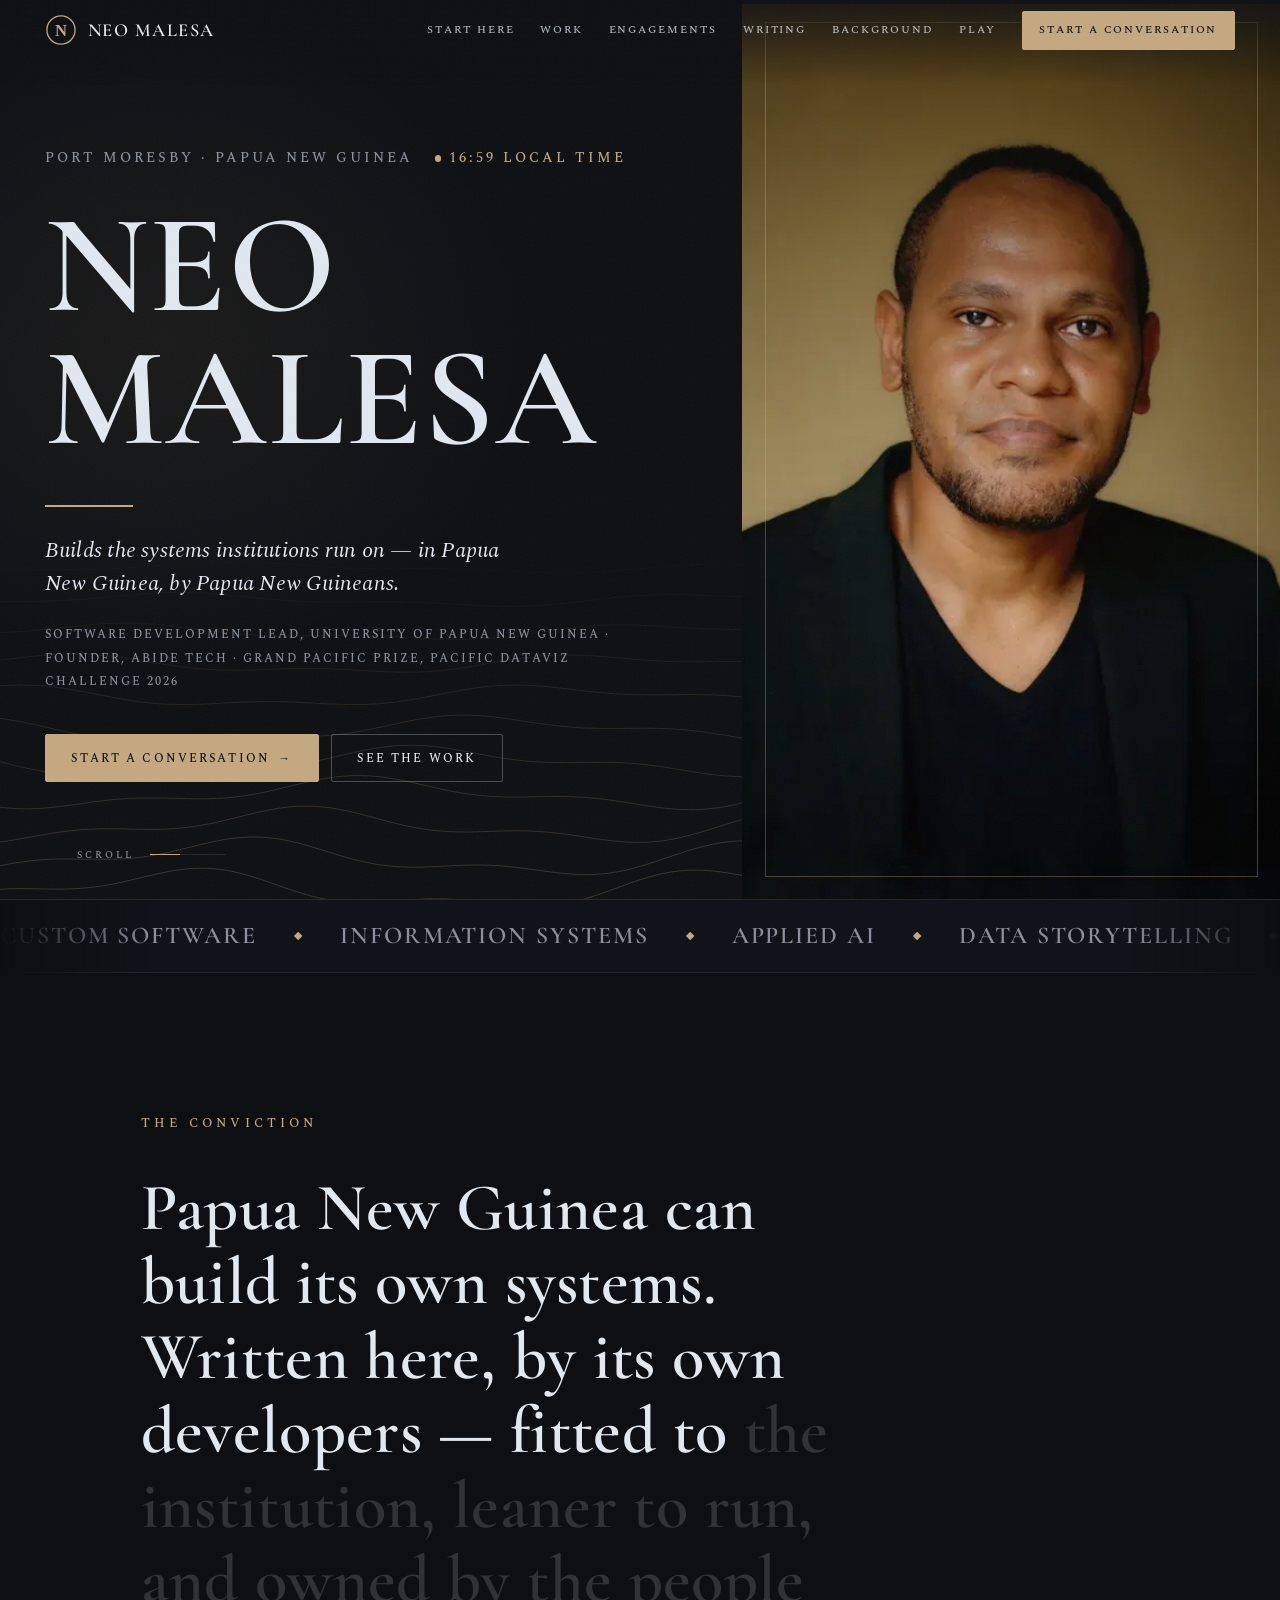
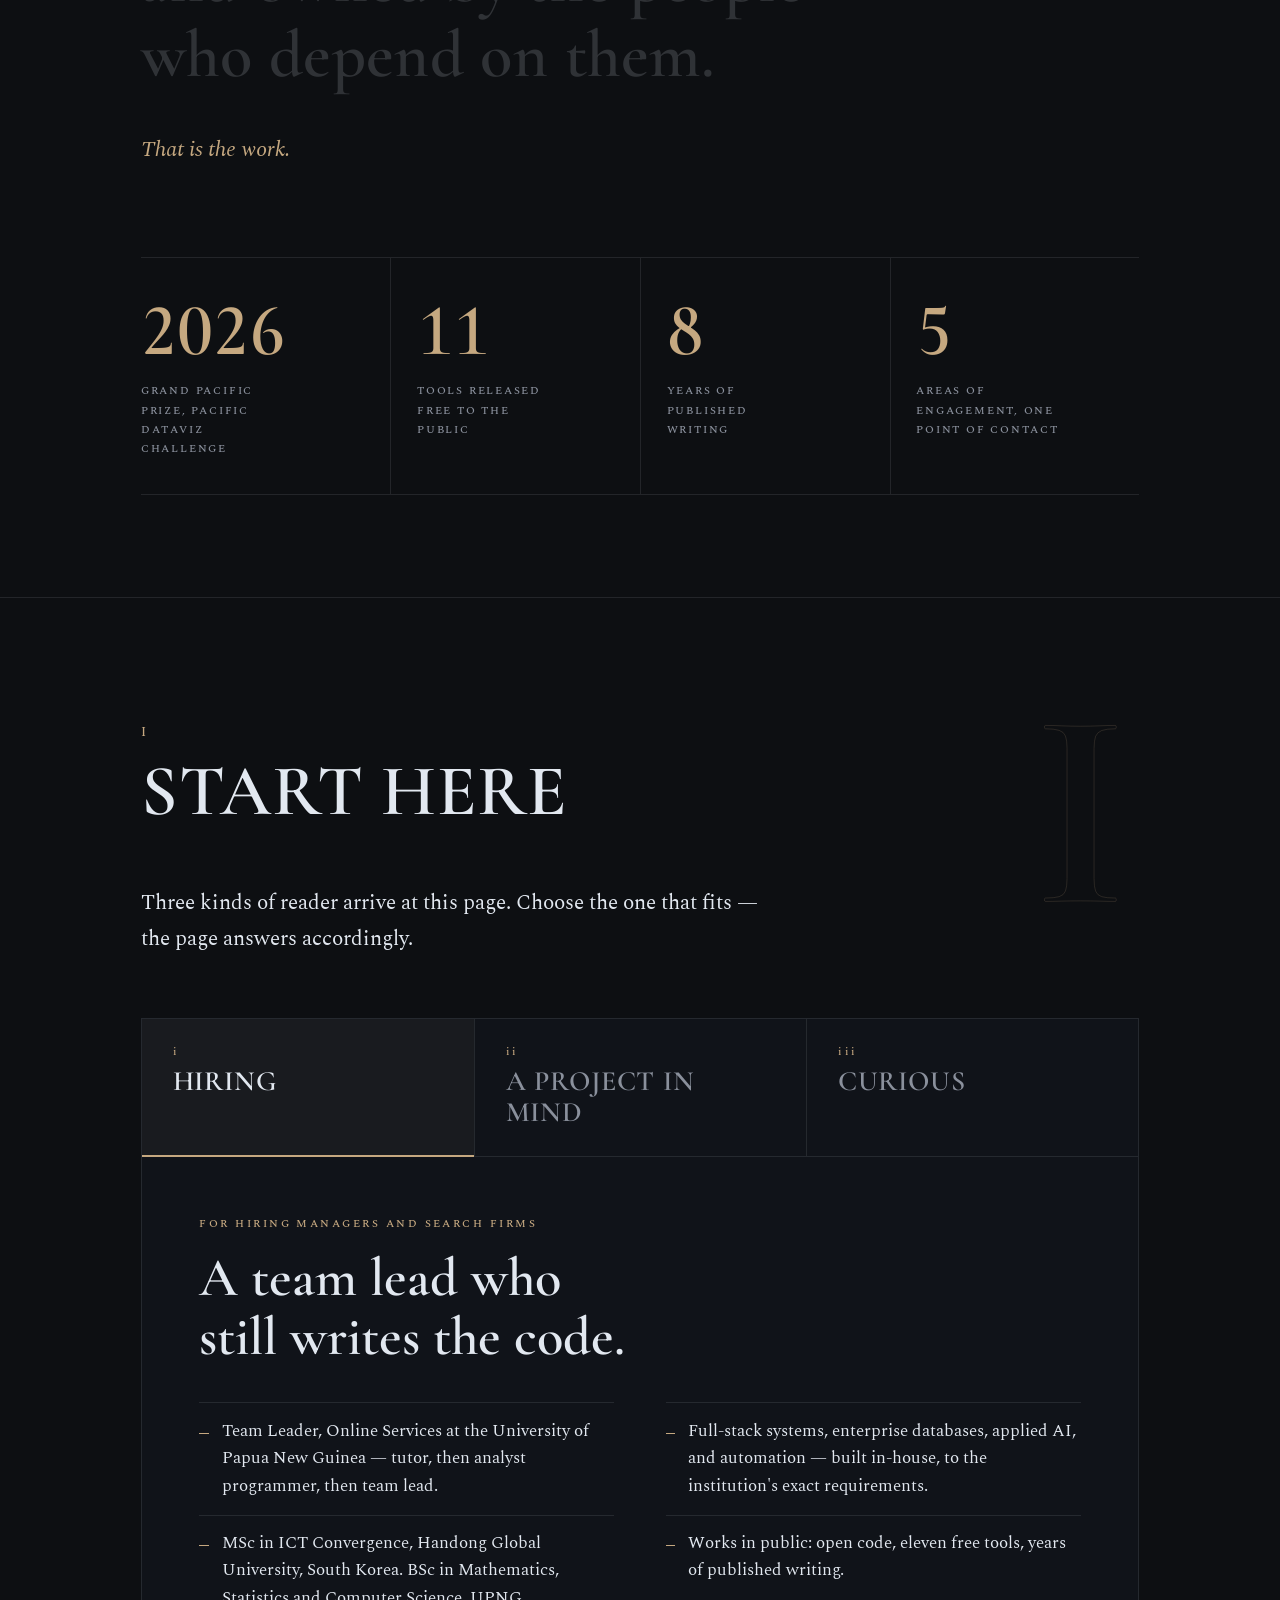
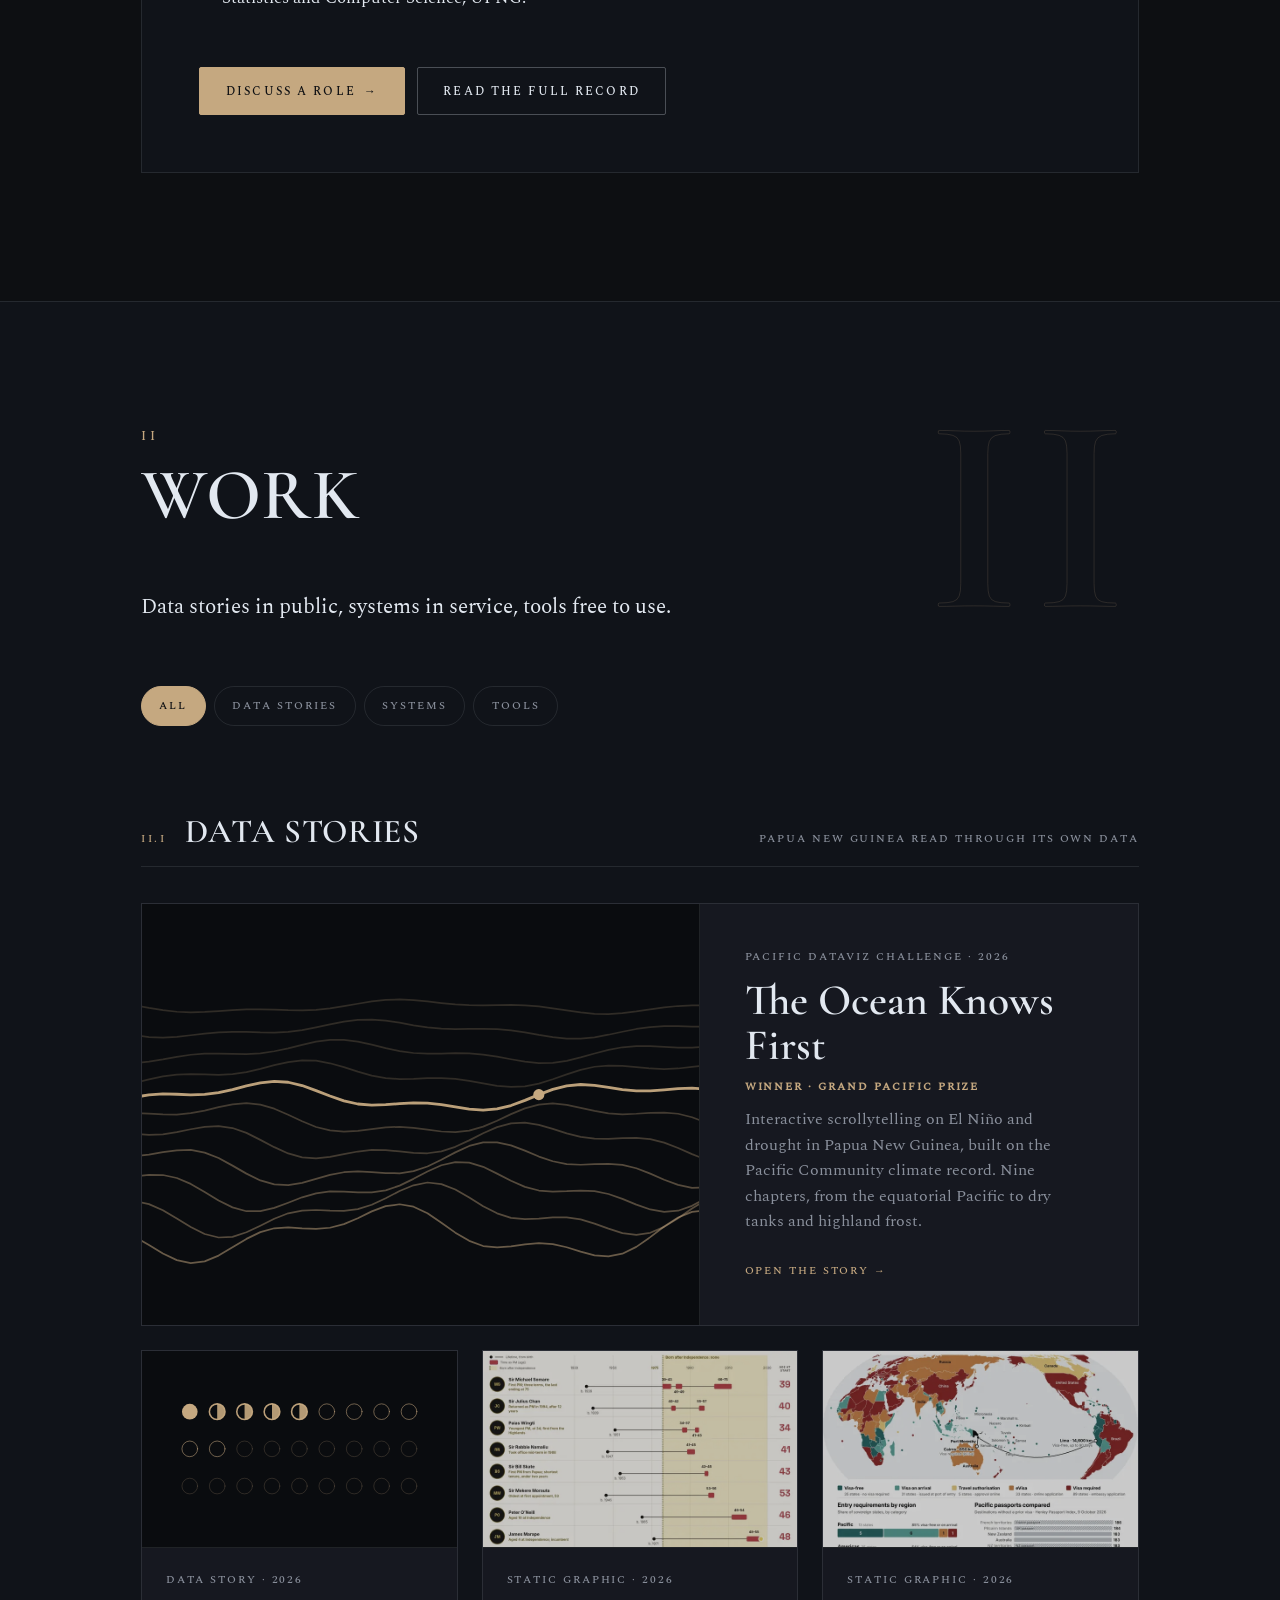
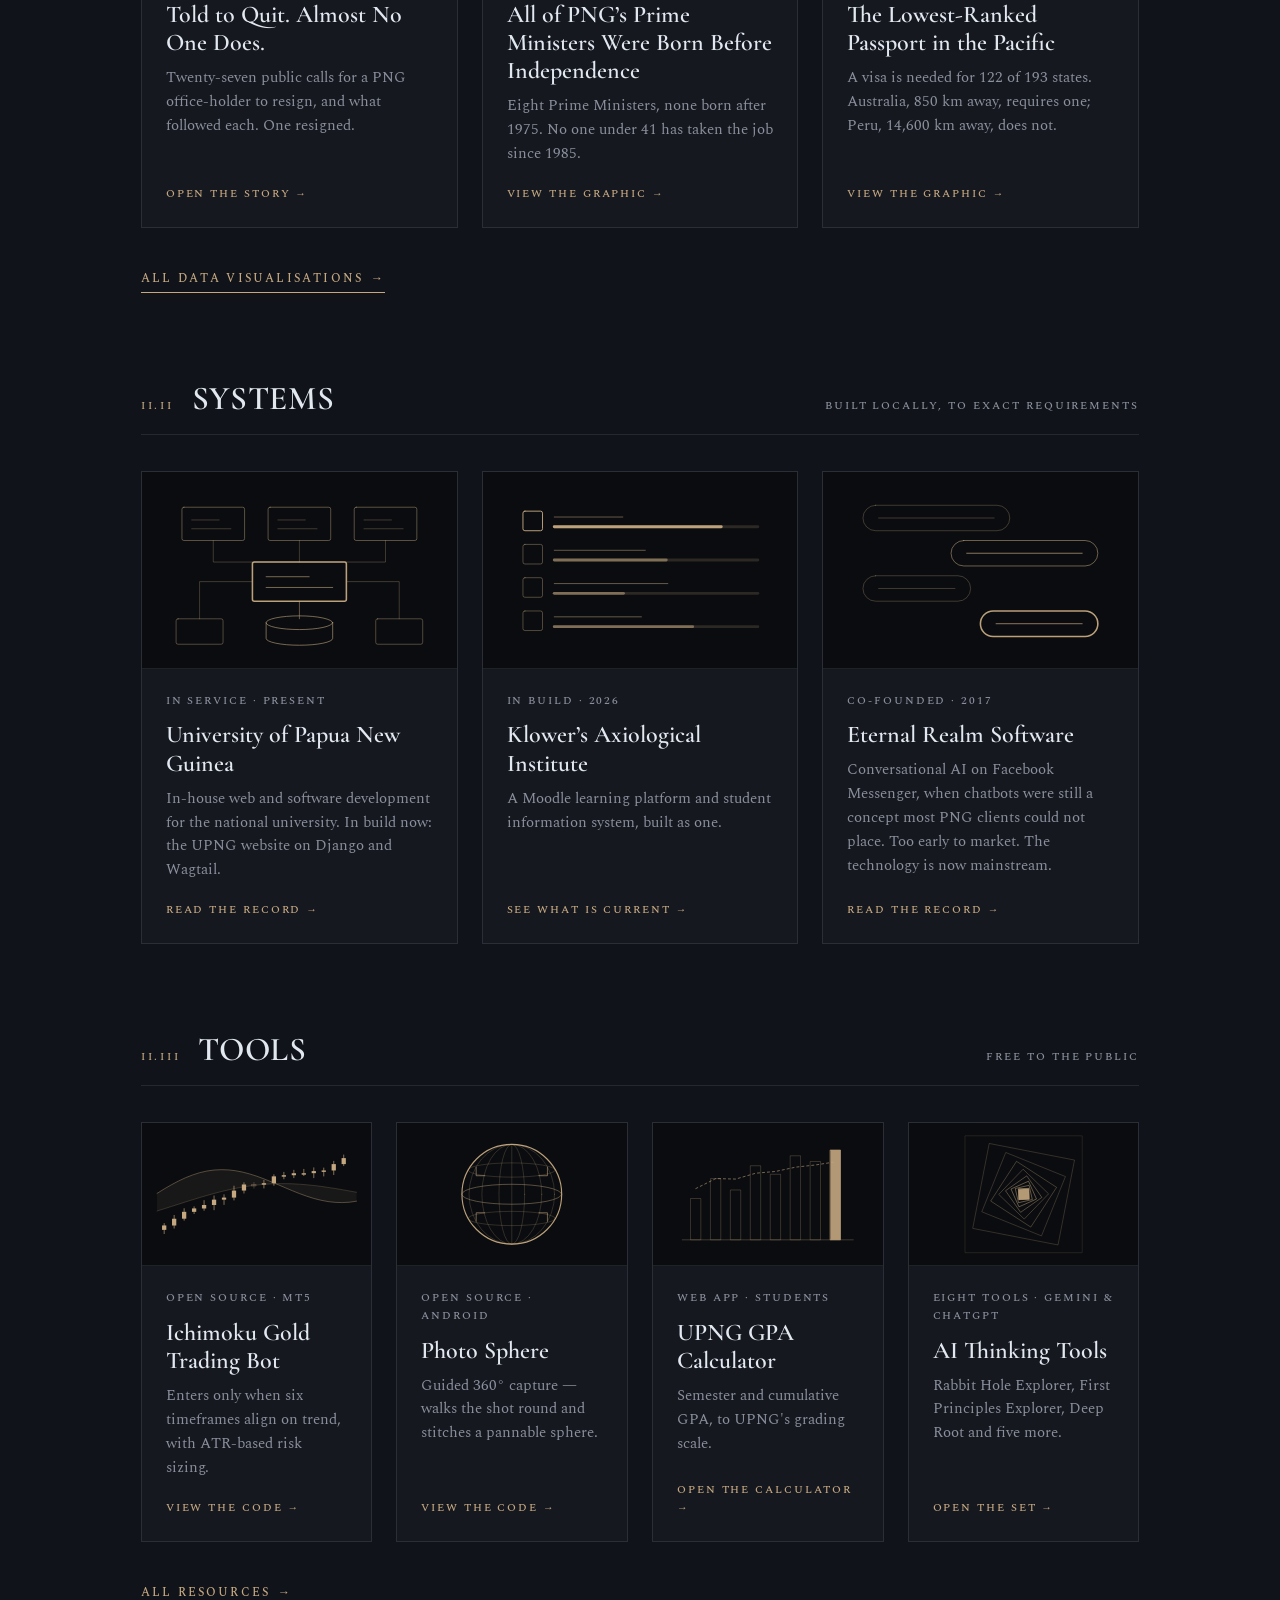
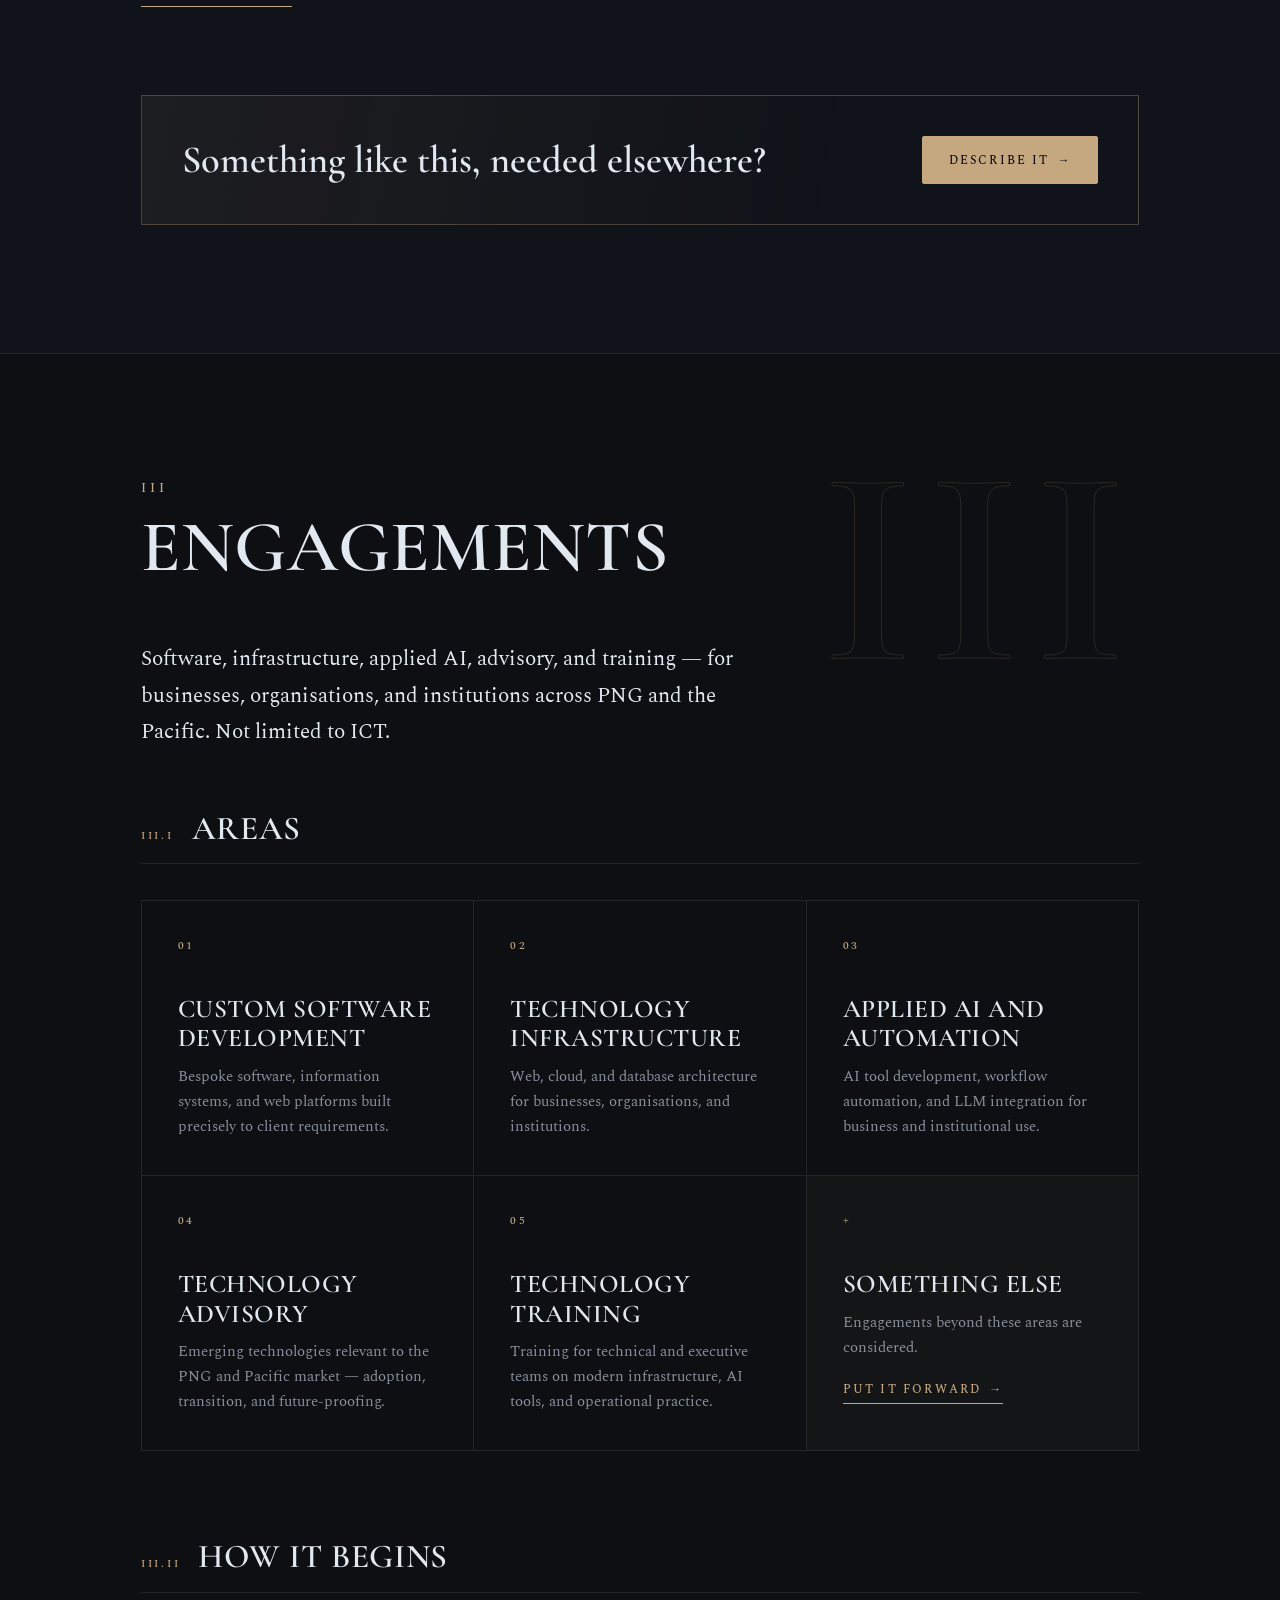
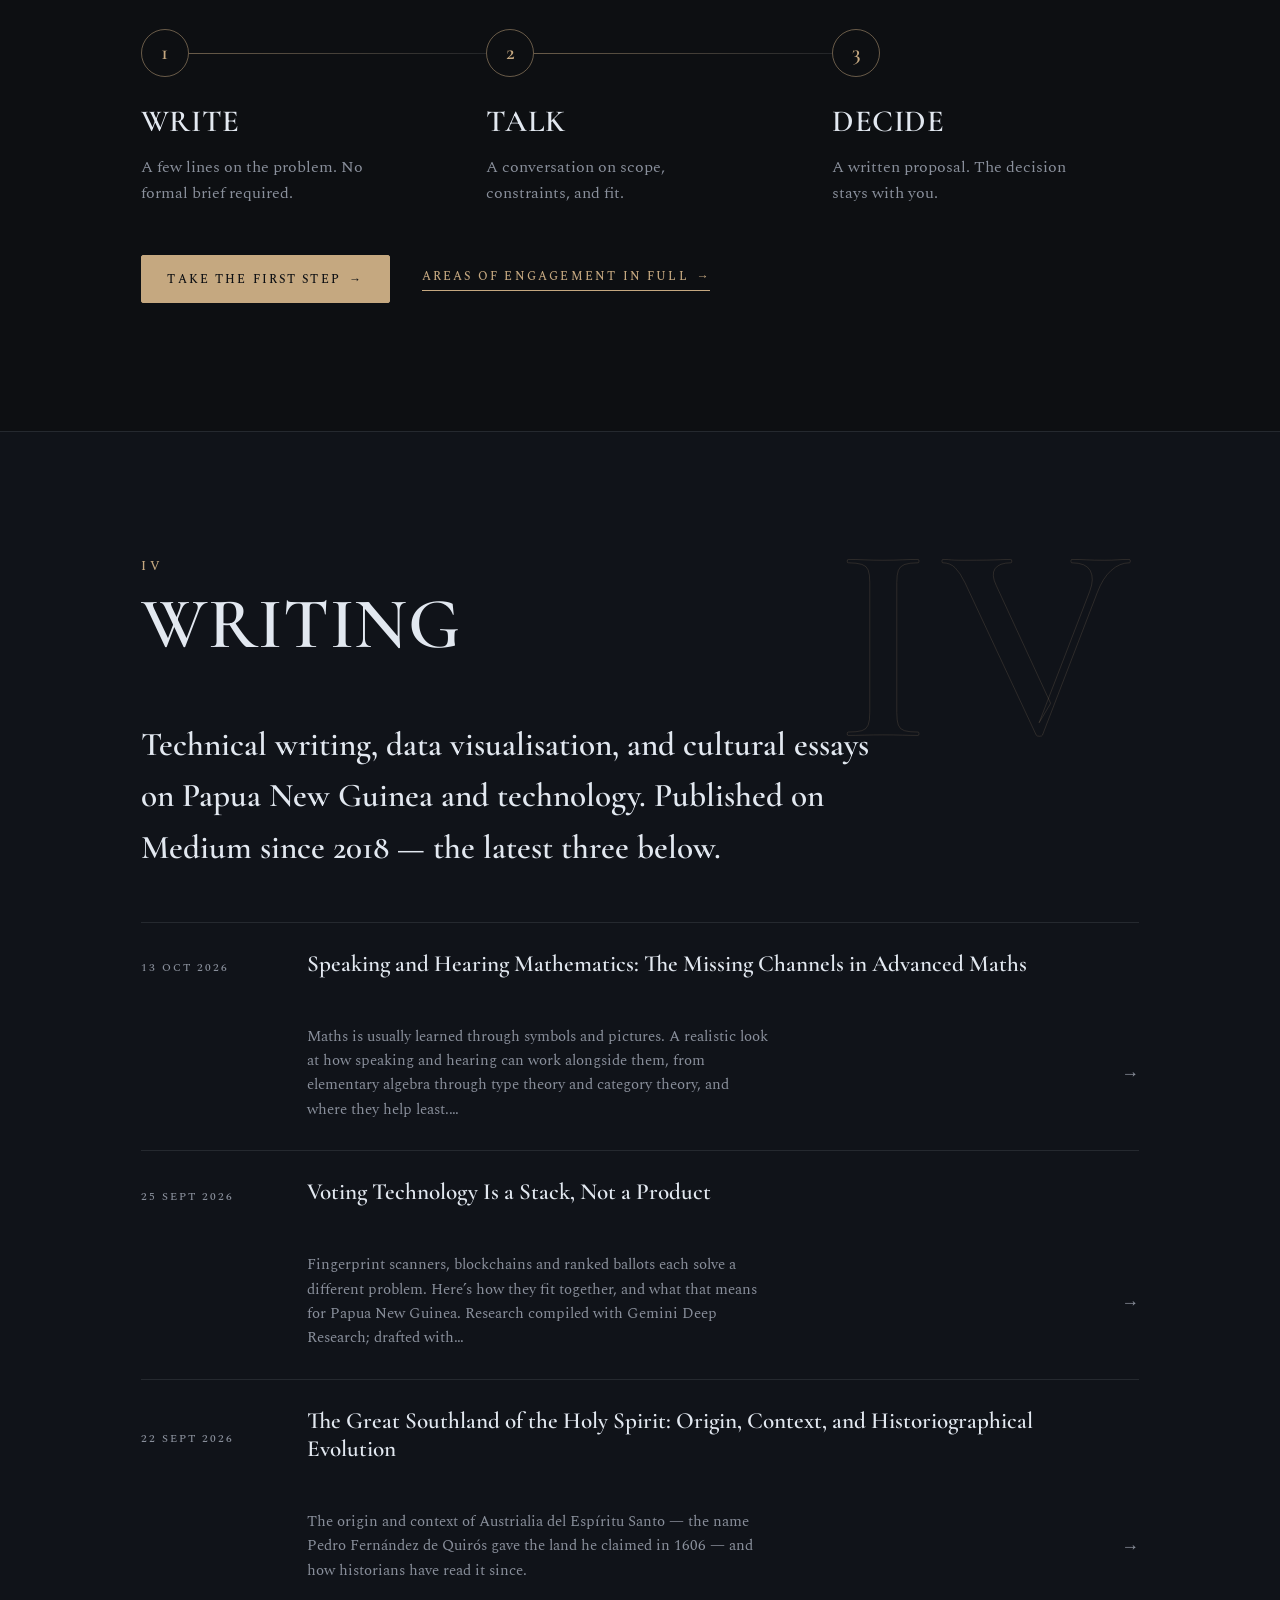
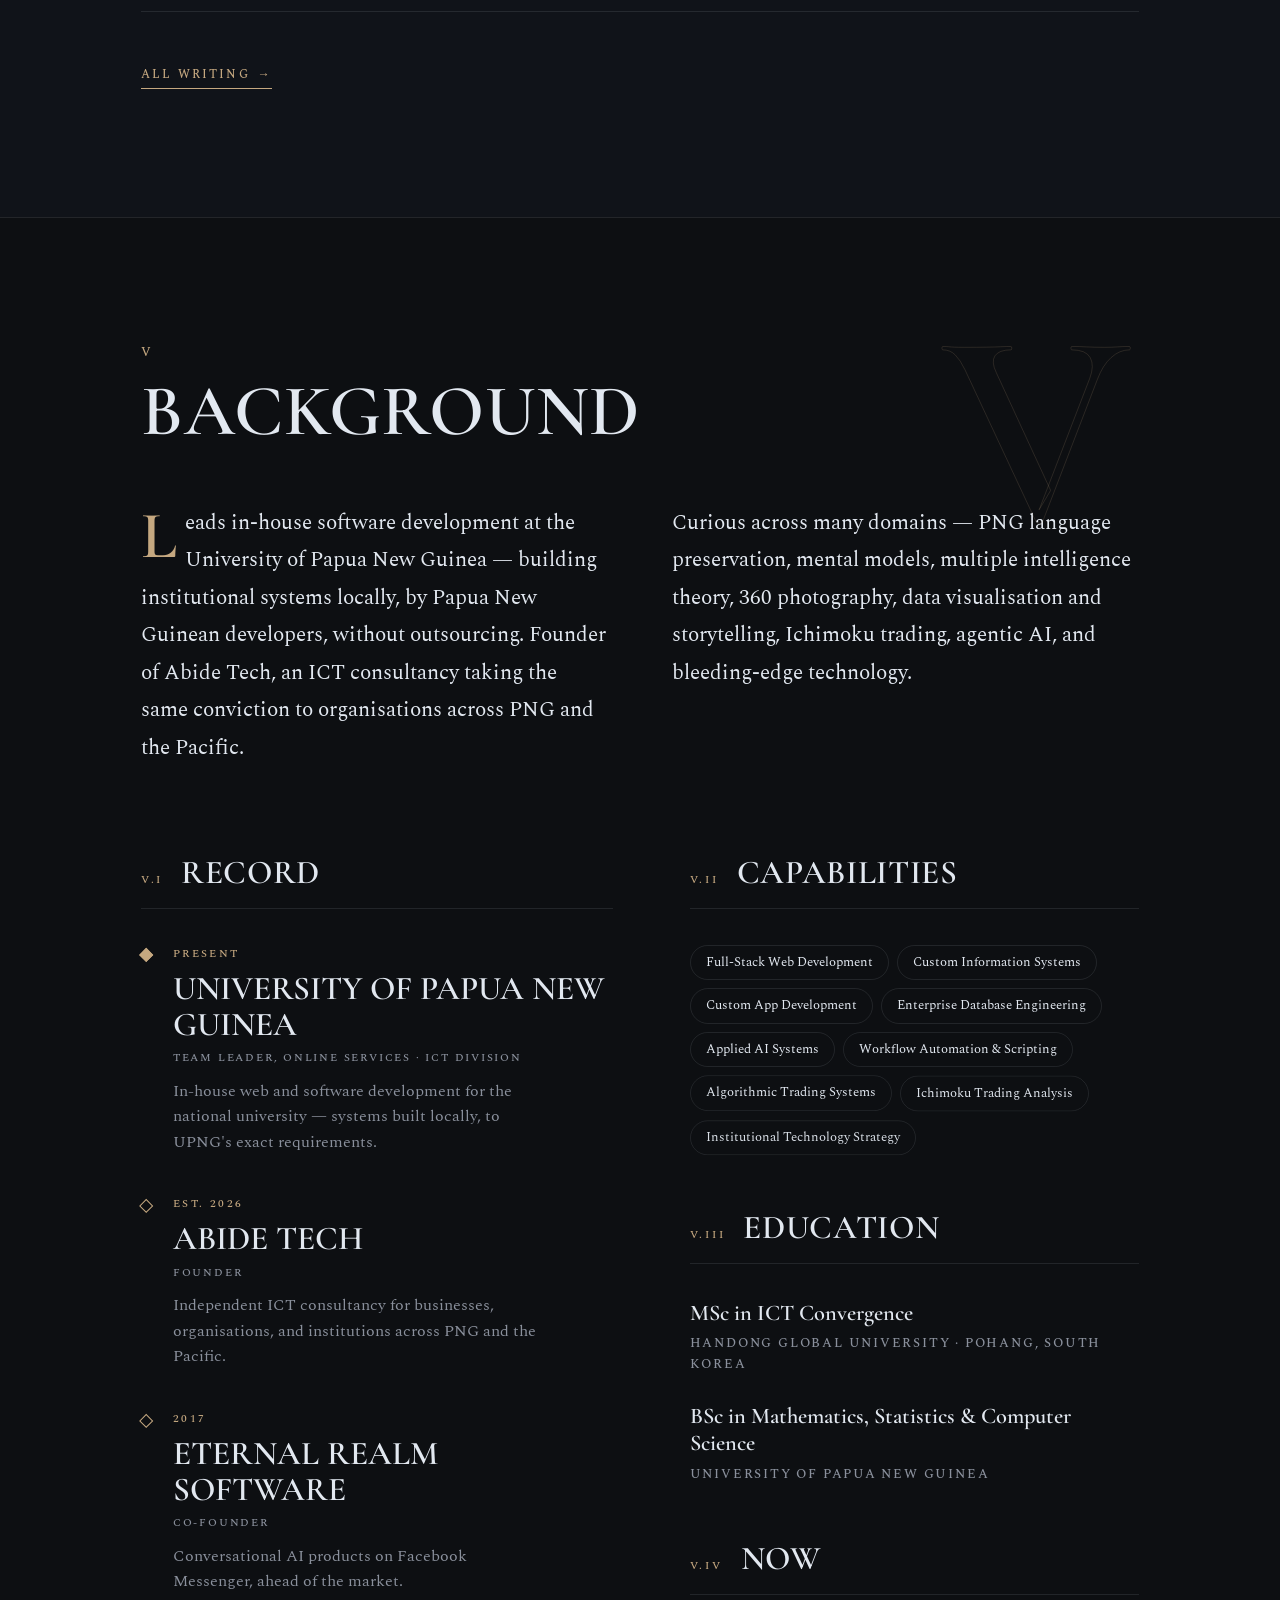
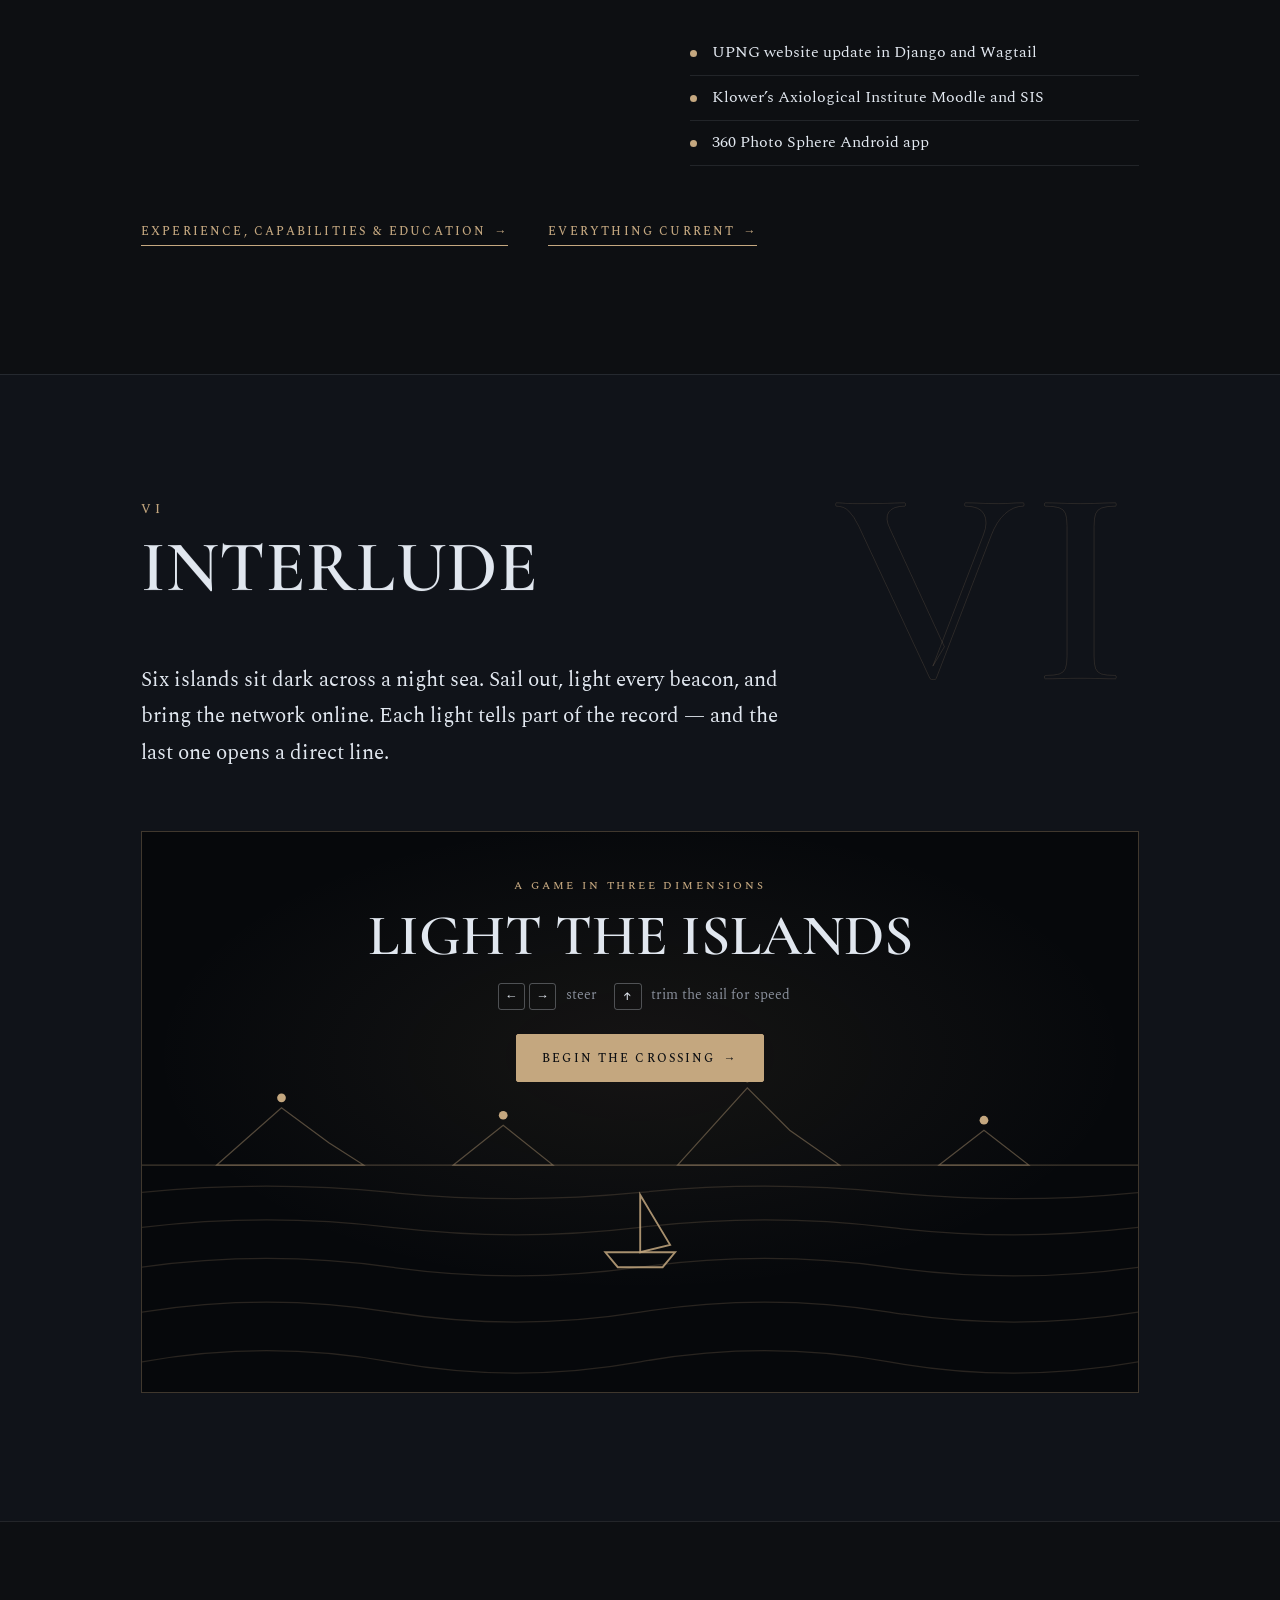
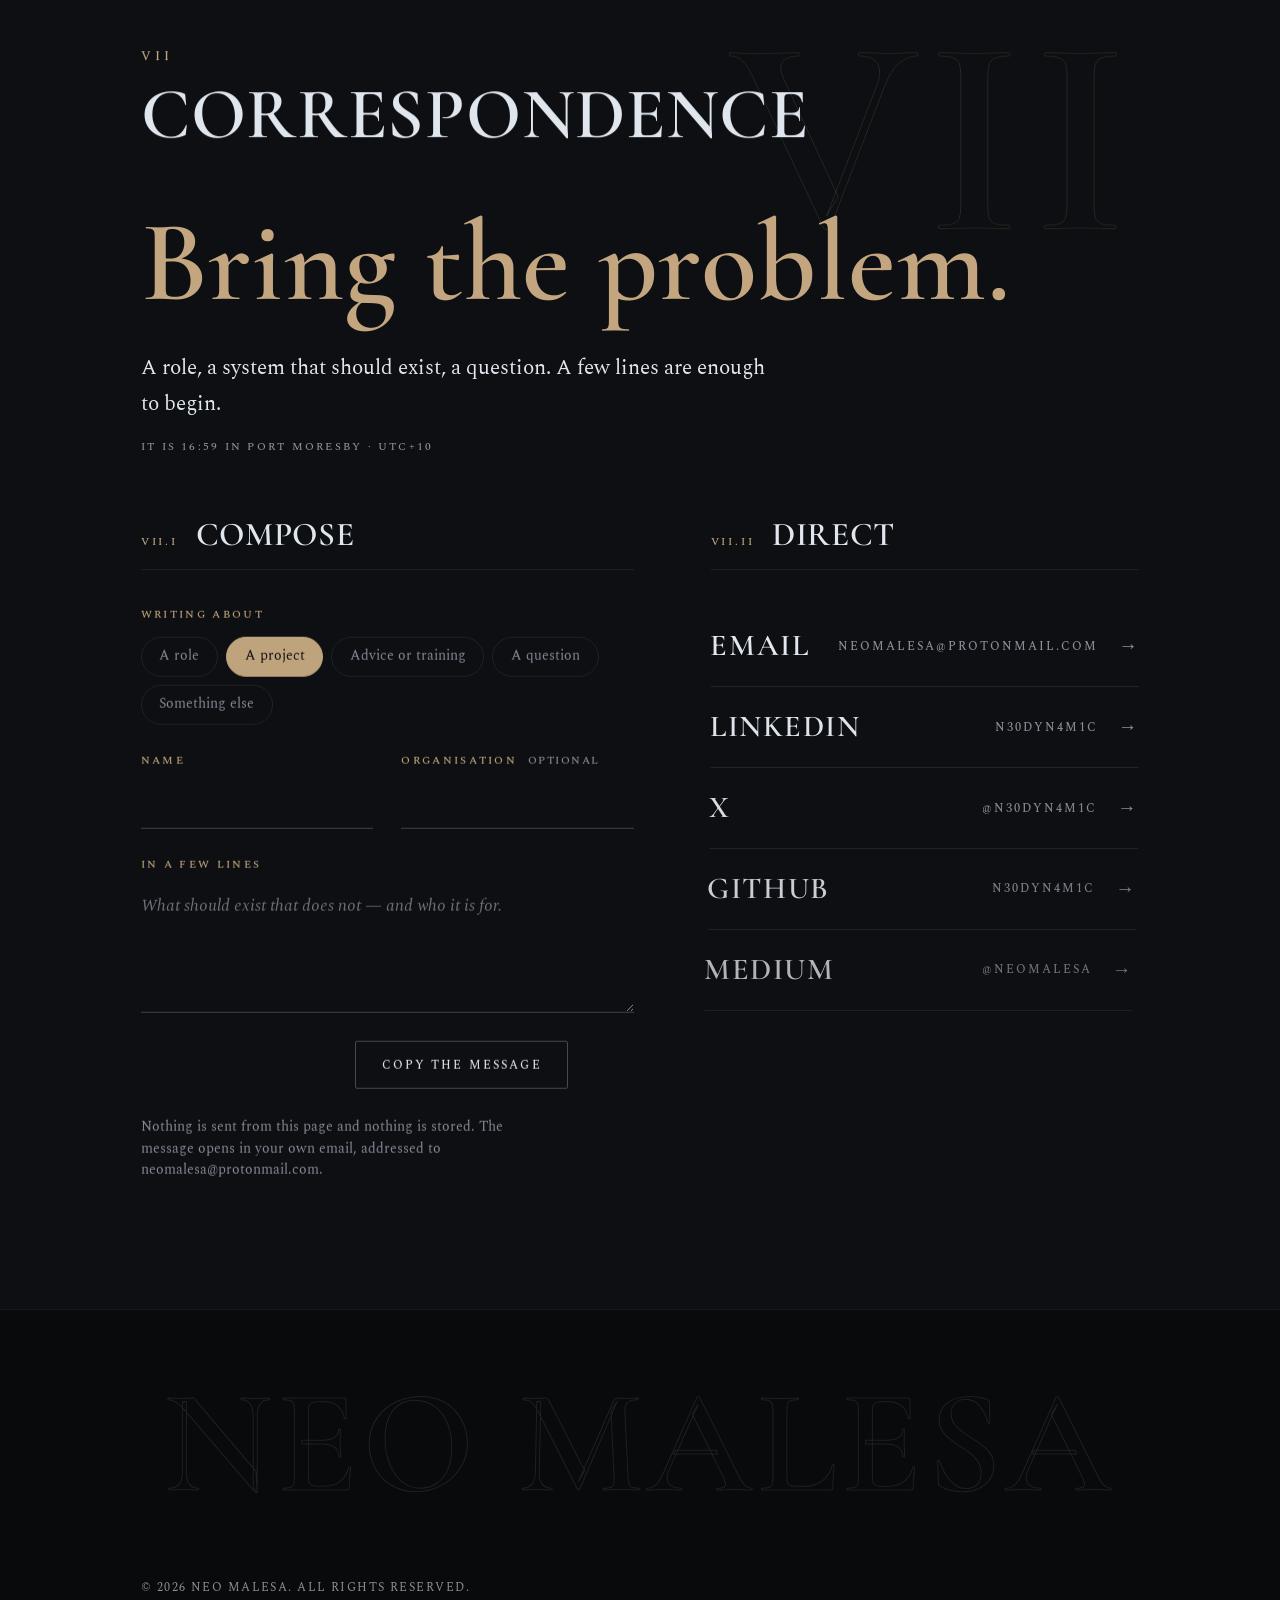
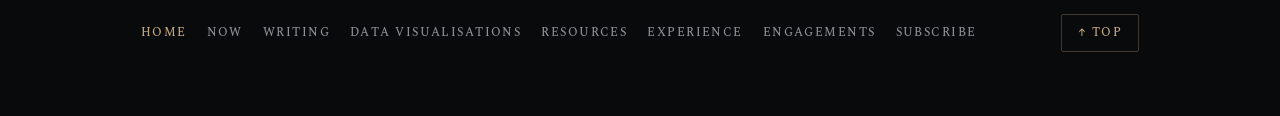
==== commit d69a2e38: "Merge main (site revamp) into subscribe-signup; add top bar to /subscribe Co-Authored-By: Claude Opu" ====
--- a/index.html
+++ b/index.html
@@ -942,6 +942,7 @@
         <a href="resources/">Resources</a>
         <a href="experience/">Experience</a>
         <a href="engagements/">Engagements</a>
+        <a href="subscribe/">Subscribe</a>
       </nav>
       <a href="#hero" class="back-to-top" aria-label="Back to top of page">
         <span aria-hidden="true">↑</span> Top
--- a/css/style.css
+++ b/css/style.css
@@ -4070,3 +4070,111 @@
     scroll-snap-align: start;
   }
 }
+
+
+/* ============================================================
+   SIGNUP — mailing list form (/subscribe/ and dataviz pages)
+   ============================================================ */
+
+.signup {
+  max-width: 40rem;
+  margin: clamp(2.5rem, 6vw, 4rem) auto 0;
+  padding-top: clamp(1.75rem, 4vw, 2.5rem);
+  border-top: 1px solid var(--color-border);
+  text-align: center;
+}
+
+.signup__heading {
+  font-family: var(--font-display);
+  font-weight: 600;
+  font-size: clamp(1.4rem, 2.4vw, 1.75rem);
+  color: var(--color-ink);
+  margin: 0 0 0.5rem;
+}
+
+.signup__lead {
+  margin: 0 0 1.25rem;
+  color: var(--color-ink-muted);
+  font-size: 0.95rem;
+}
+
+.signup__form {
+  margin-top: var(--space-md);
+}
+
+.signup .signup__form {
+  margin-top: 0;
+}
+
+.signup__fields {
+  display: flex;
+  flex-wrap: wrap;
+  align-items: flex-end;
+  gap: 0.75rem;
+}
+
+.signup .signup__fields {
+  justify-content: center;
+}
+
+.signup__field {
+  display: flex;
+  flex-direction: column;
+  gap: 0.35rem;
+  flex: 1 1 14rem;
+  text-align: left;
+}
+
+.signup__label {
+  font-size: 0.75rem;
+  text-transform: uppercase;
+  letter-spacing: 0.12em;
+  color: var(--color-ink-muted);
+}
+
+.signup__optional {
+  text-transform: none;
+  letter-spacing: 0;
+}
+
+.signup__input {
+  min-height: 2.75rem;
+  padding: 0.6rem 0.85rem;
+  font-family: var(--font-body);
+  font-size: 1rem;
+  color: var(--color-ink);
+  background: var(--color-surface);
+  border: 1px solid var(--color-border);
+  border-radius: 2px;
+}
+
+.signup__input::placeholder {
+  color: var(--color-ink-muted);
+}
+
+.signup__input:focus-visible {
+  outline: 1px solid var(--color-accent);
+  outline-offset: 1px;
+  border-color: rgba(var(--color-accent-rgb), 0.5);
+}
+
+.signup__submit {
+  justify-content: center;
+}
+
+.signup__note,
+.signup__status {
+  margin: 0.75rem 0 0;
+  font-size: 0.8rem;
+  color: var(--color-ink-muted);
+}
+
+.signup__status:empty {
+  display: none;
+}
+
+@media (max-width: 30rem) {
+  .signup__submit {
+    flex: 1 1 100%;
+  }
+}
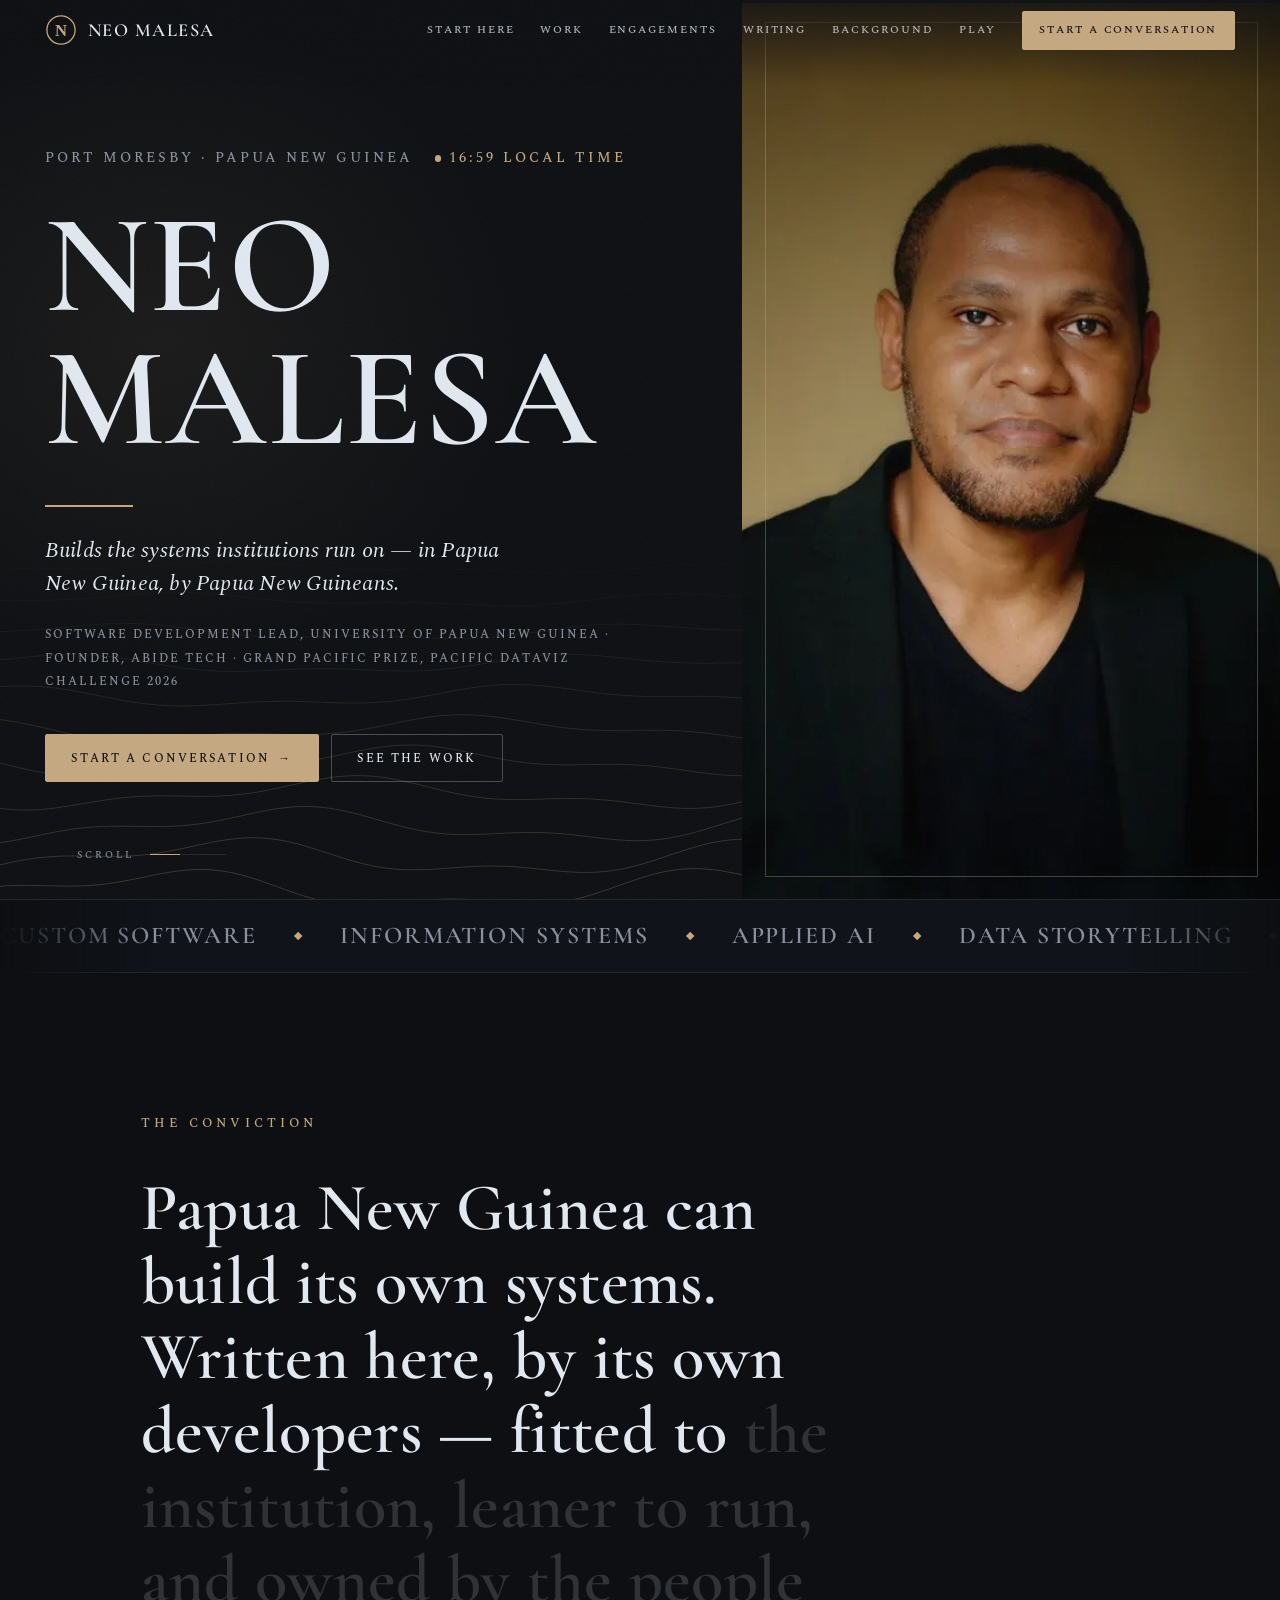
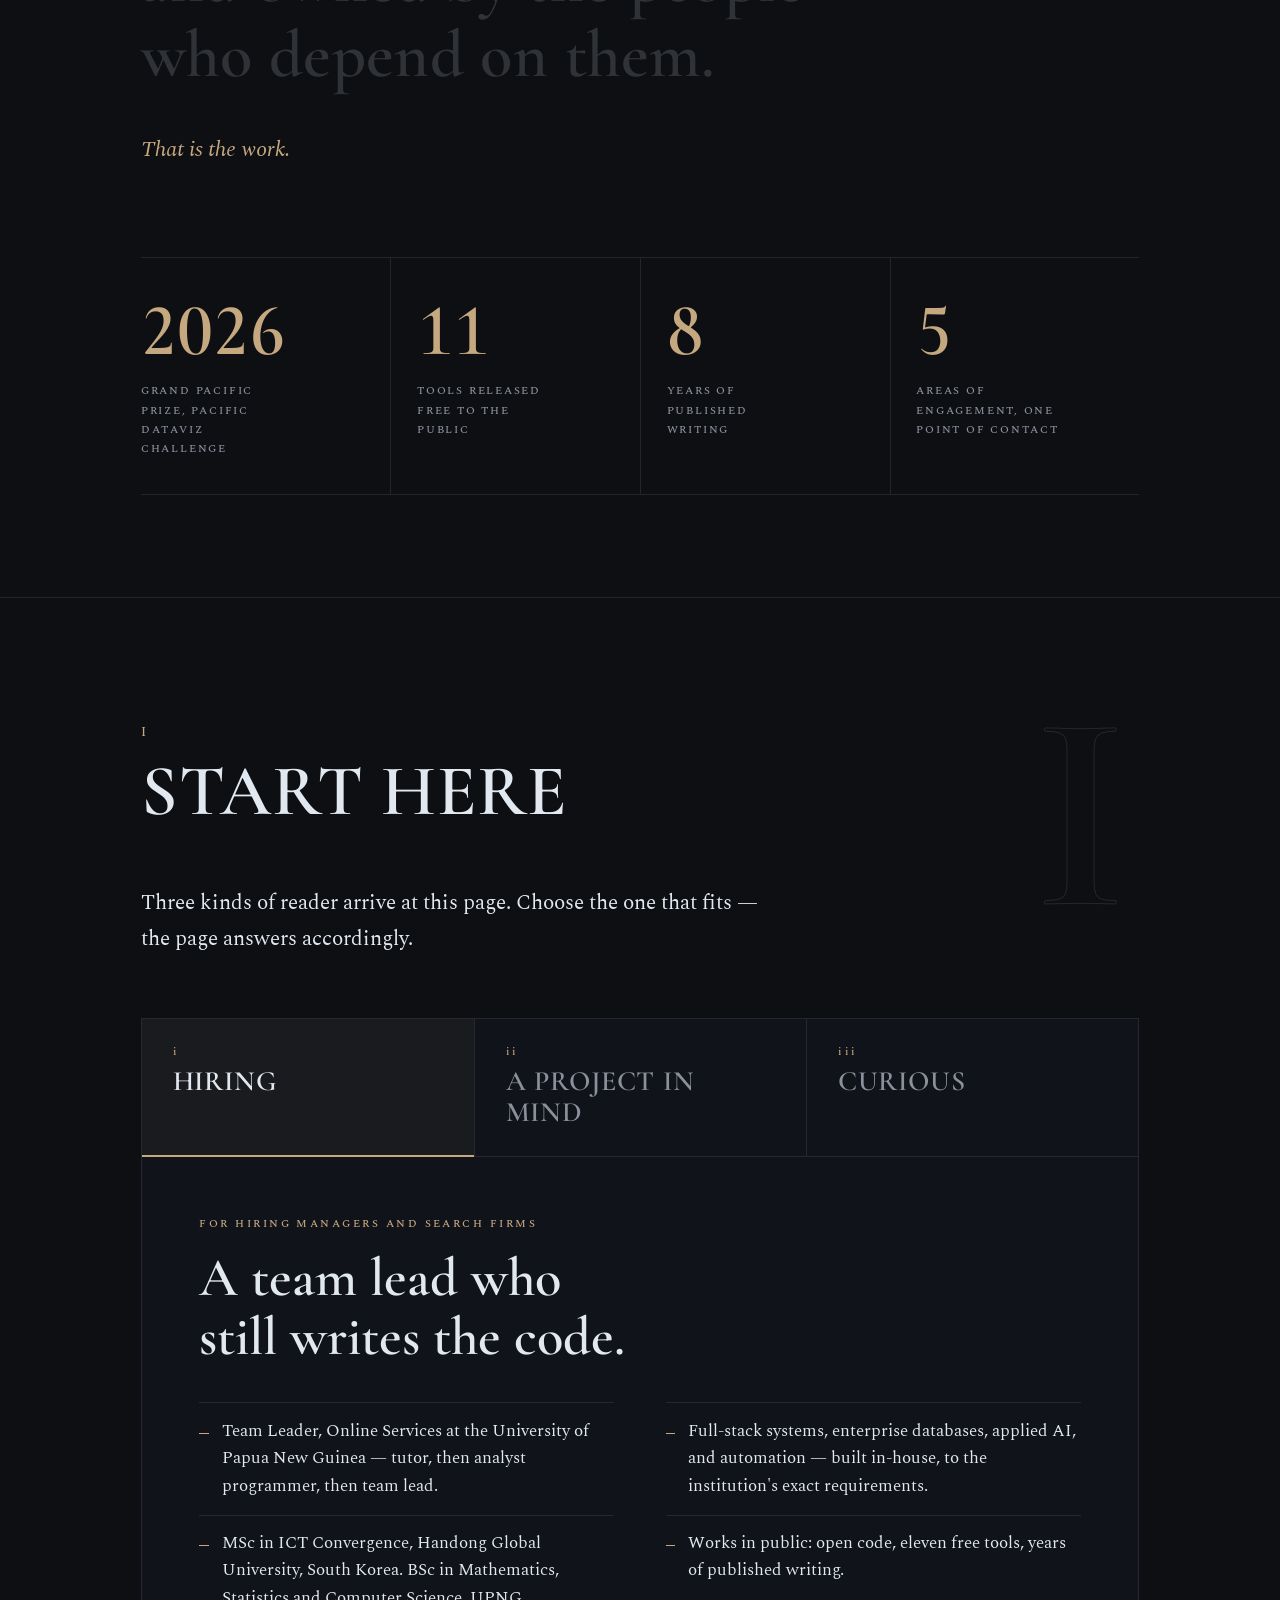
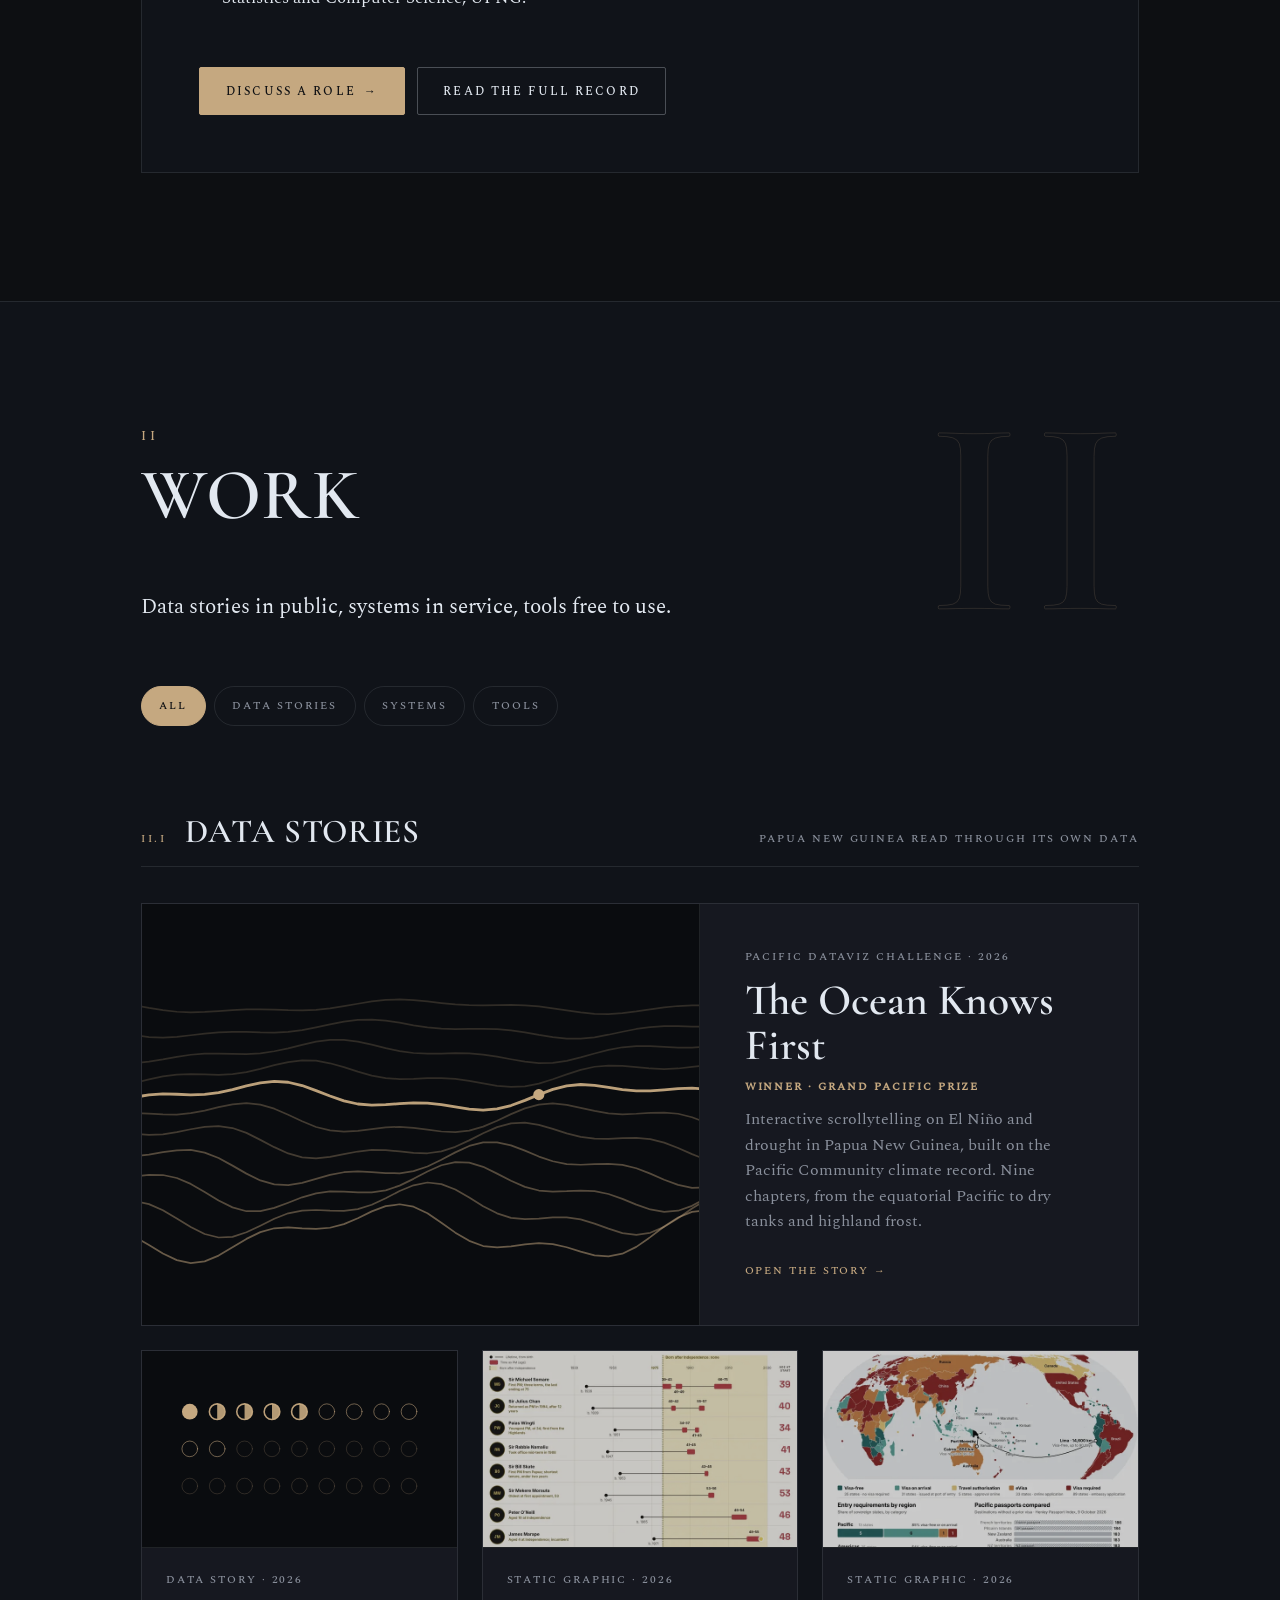
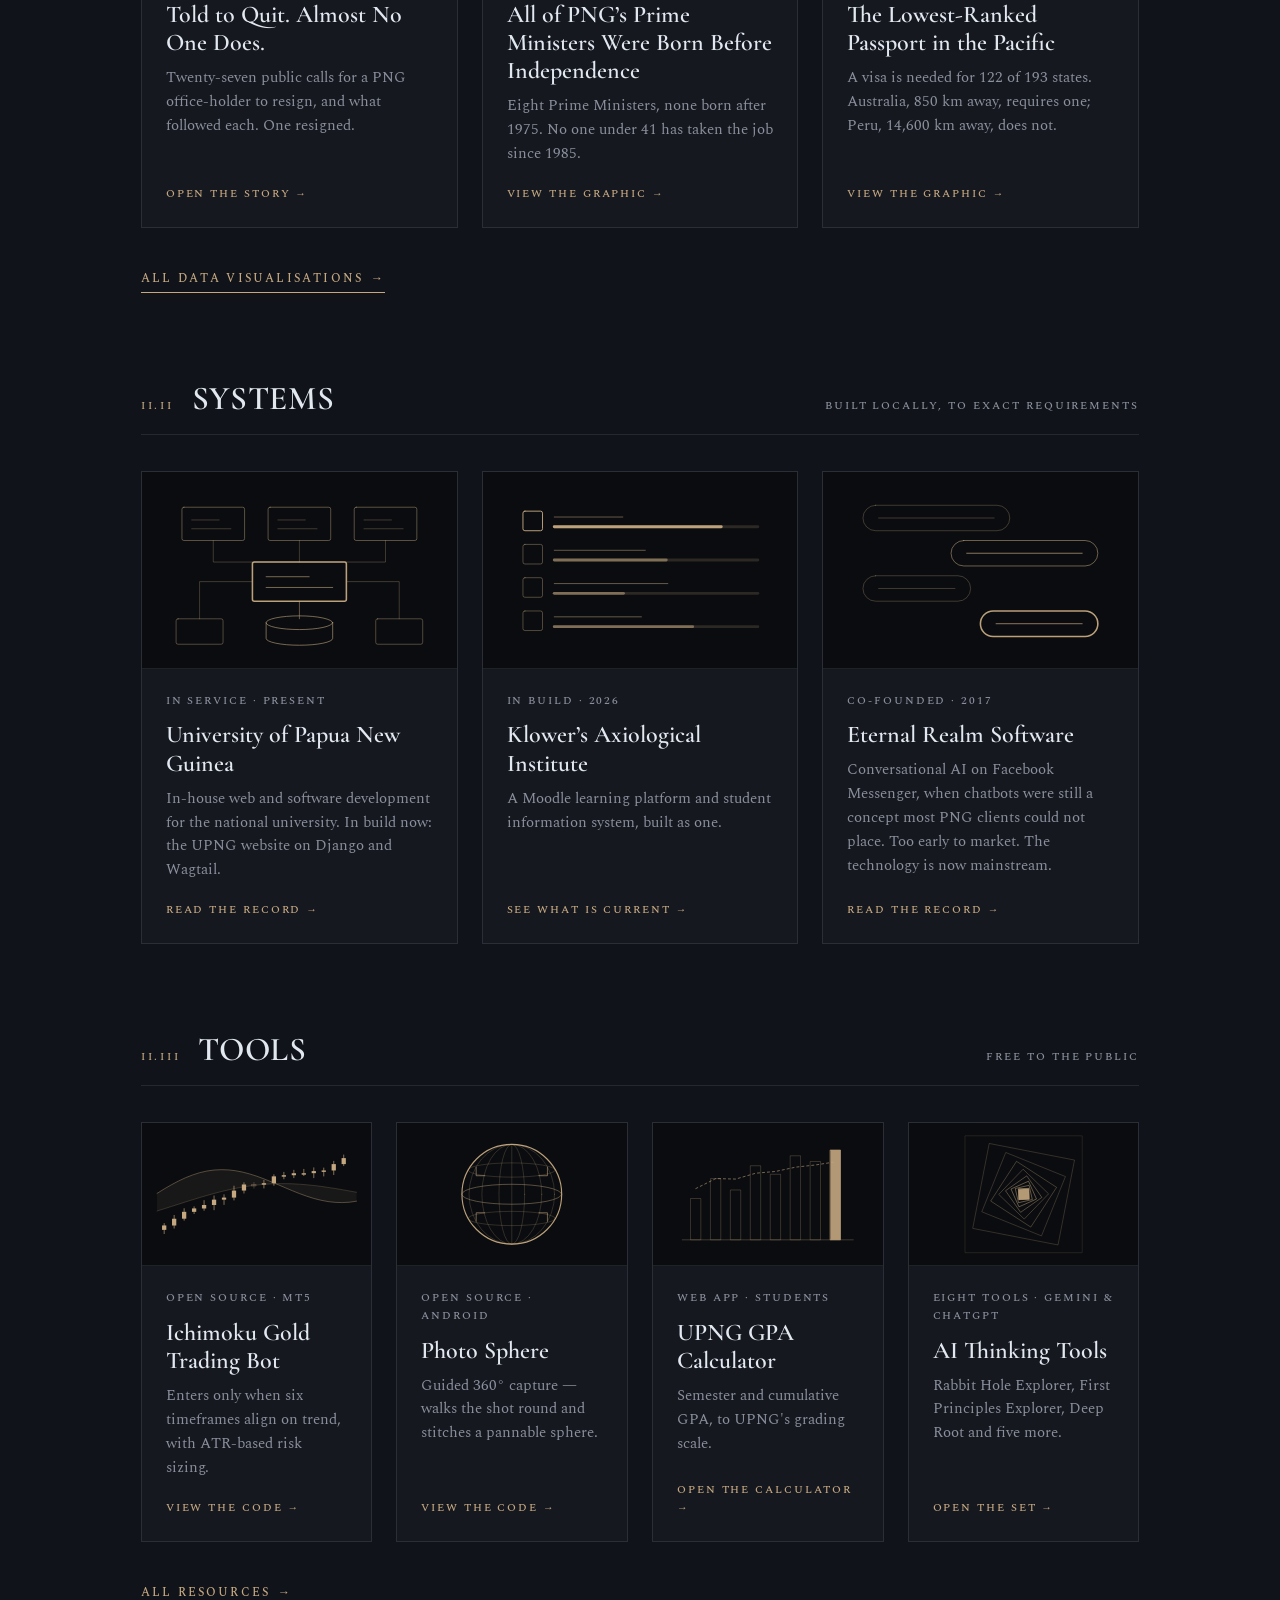
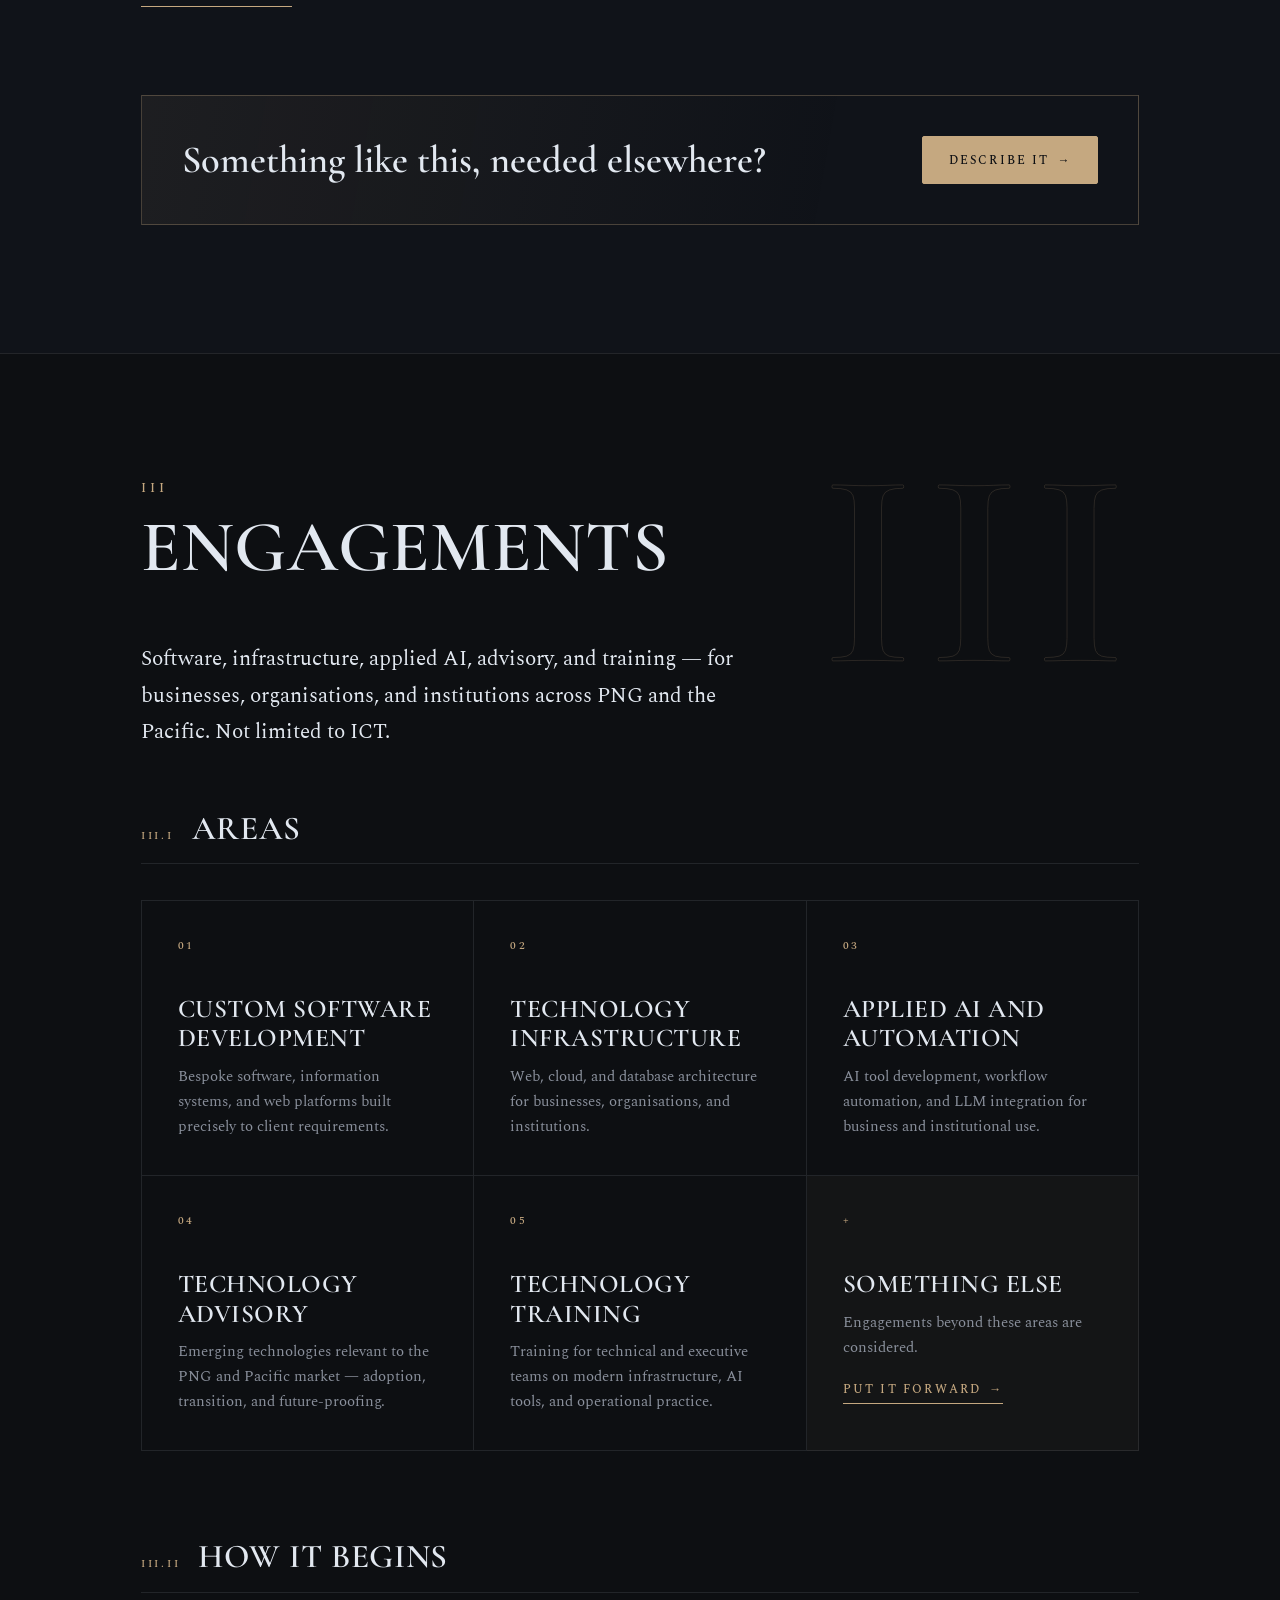
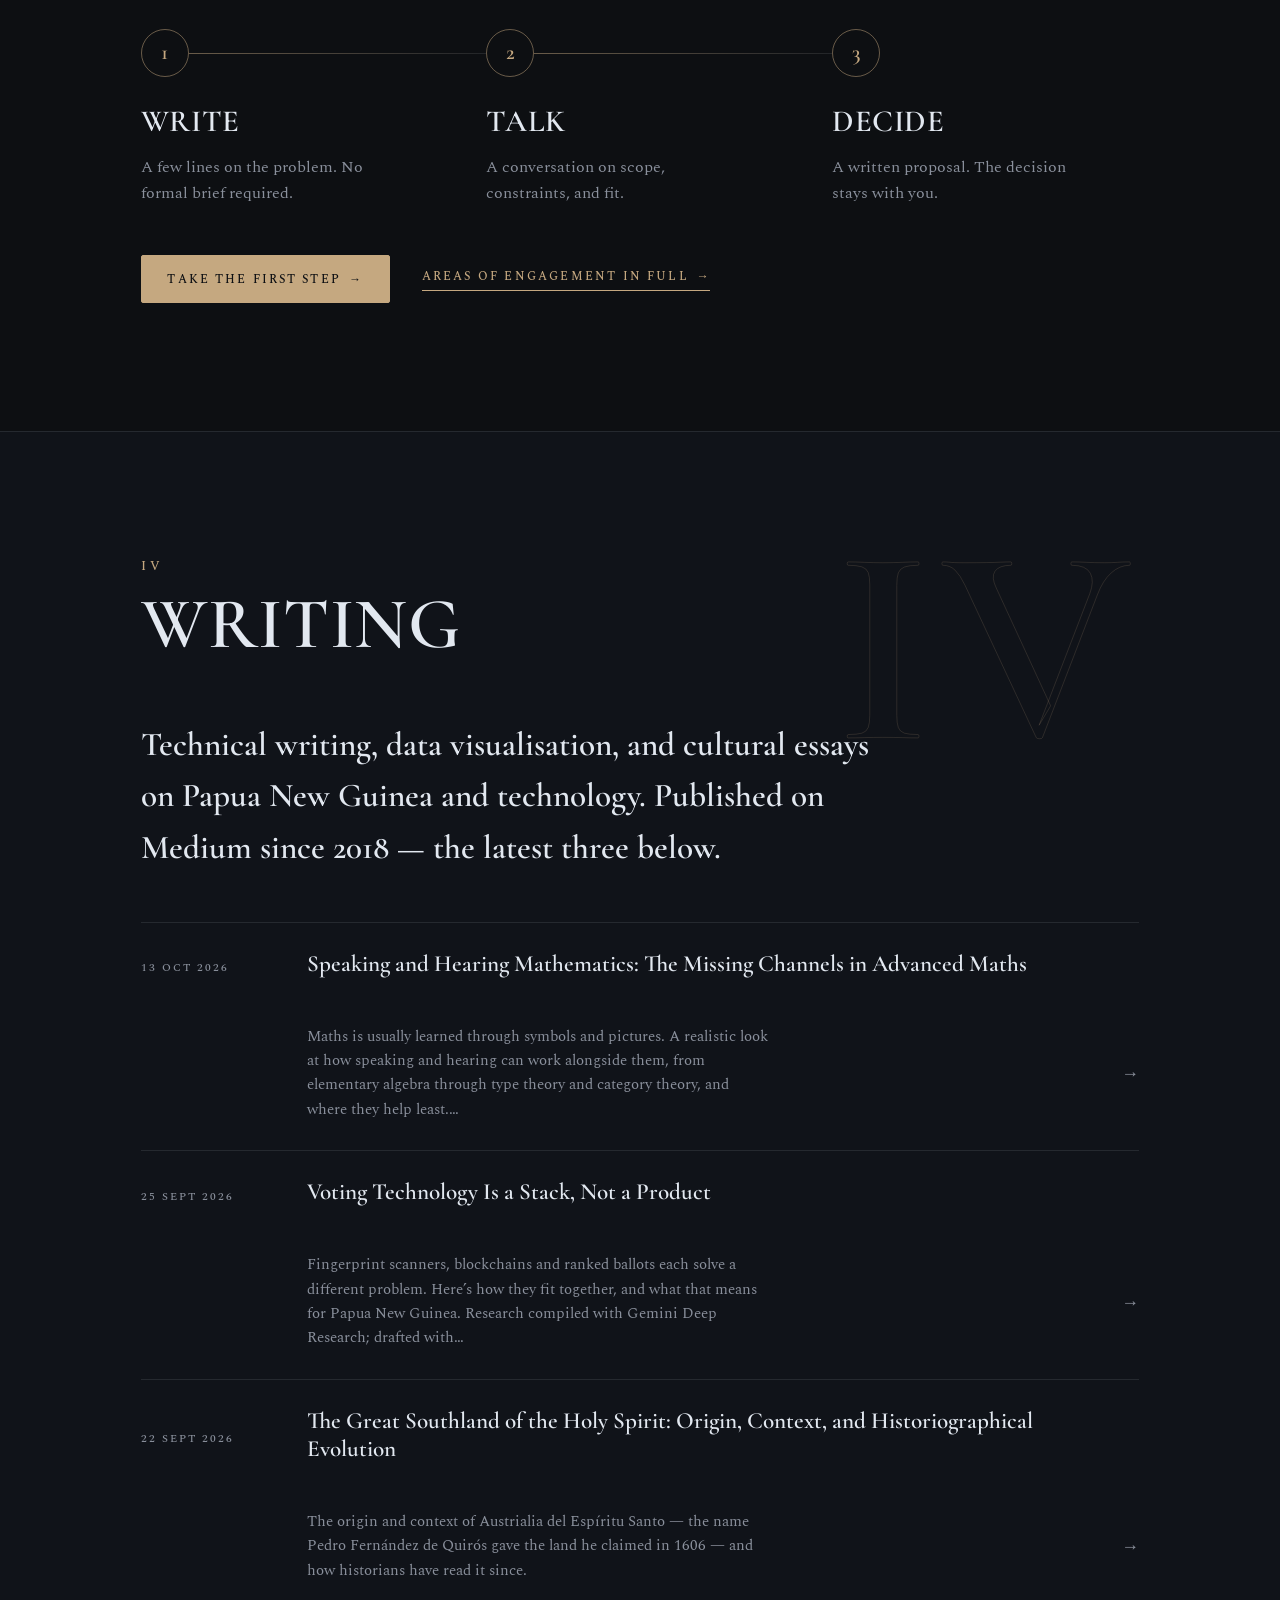
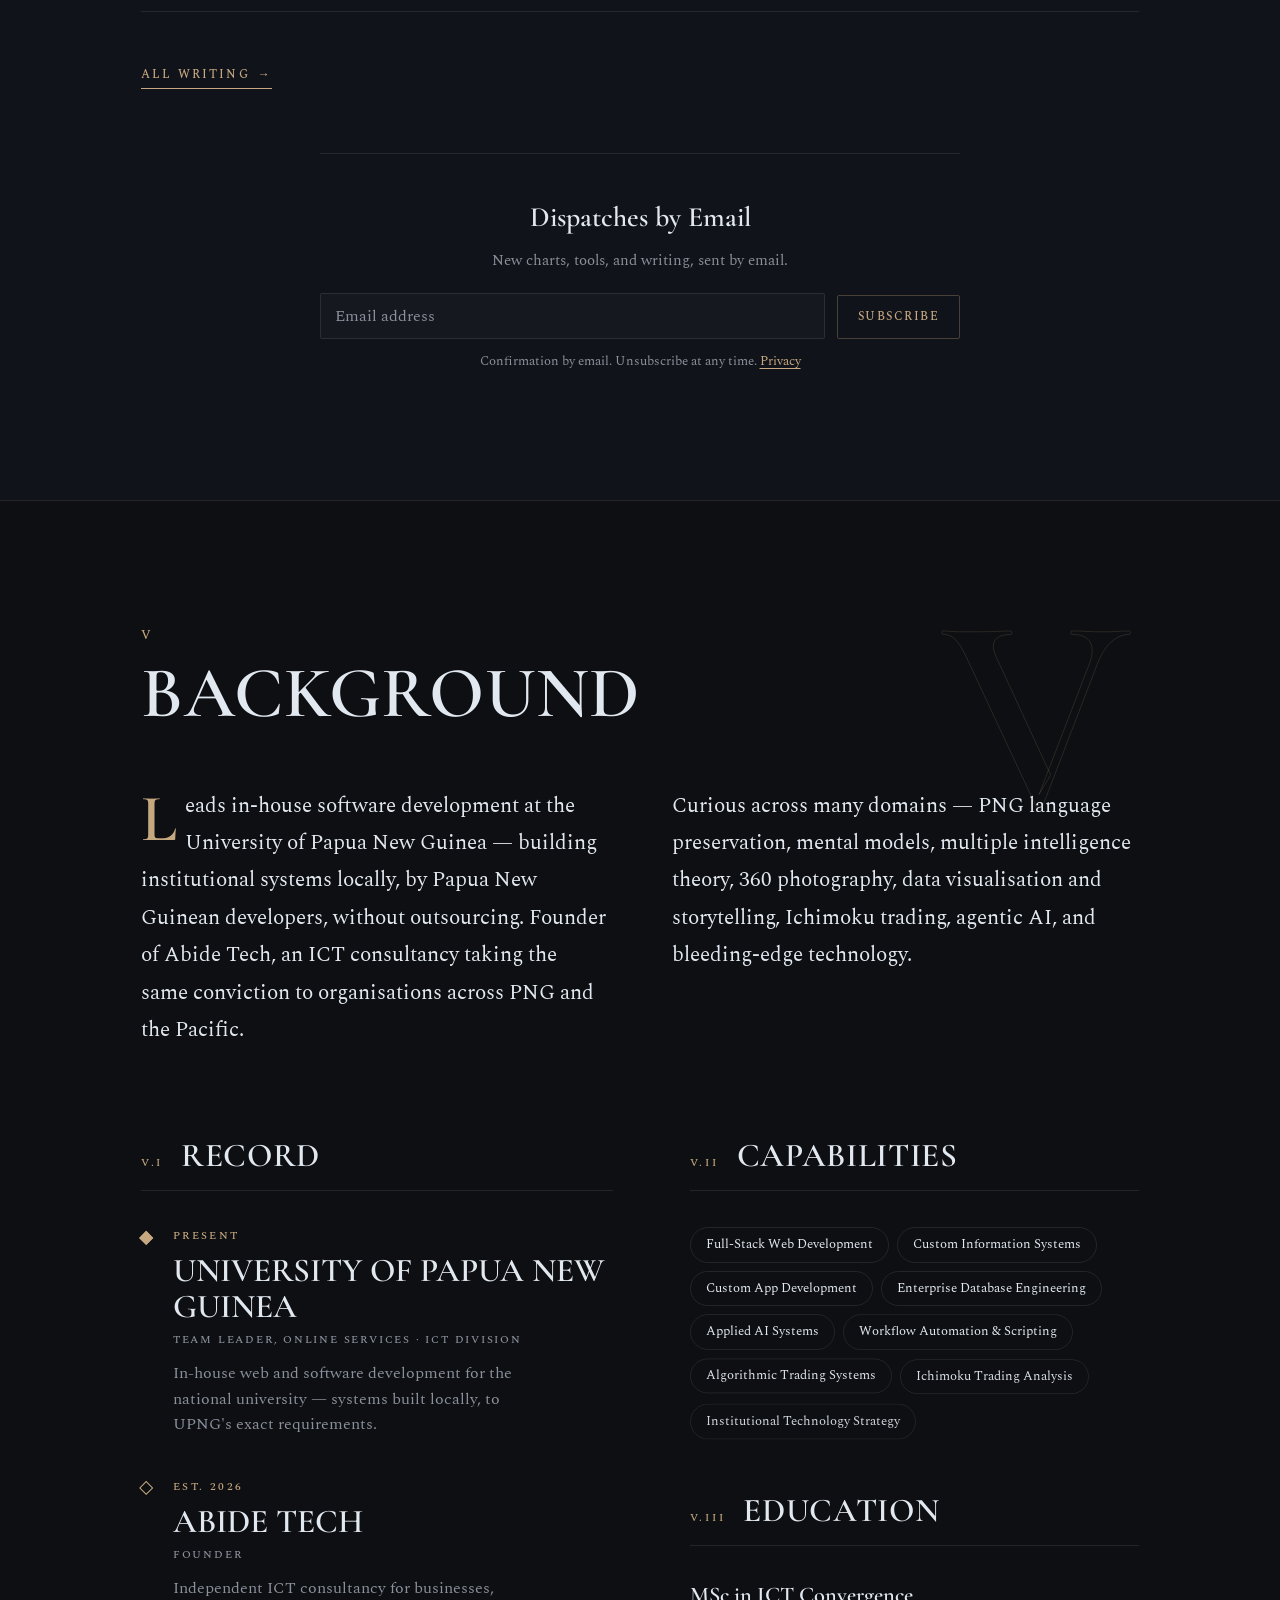
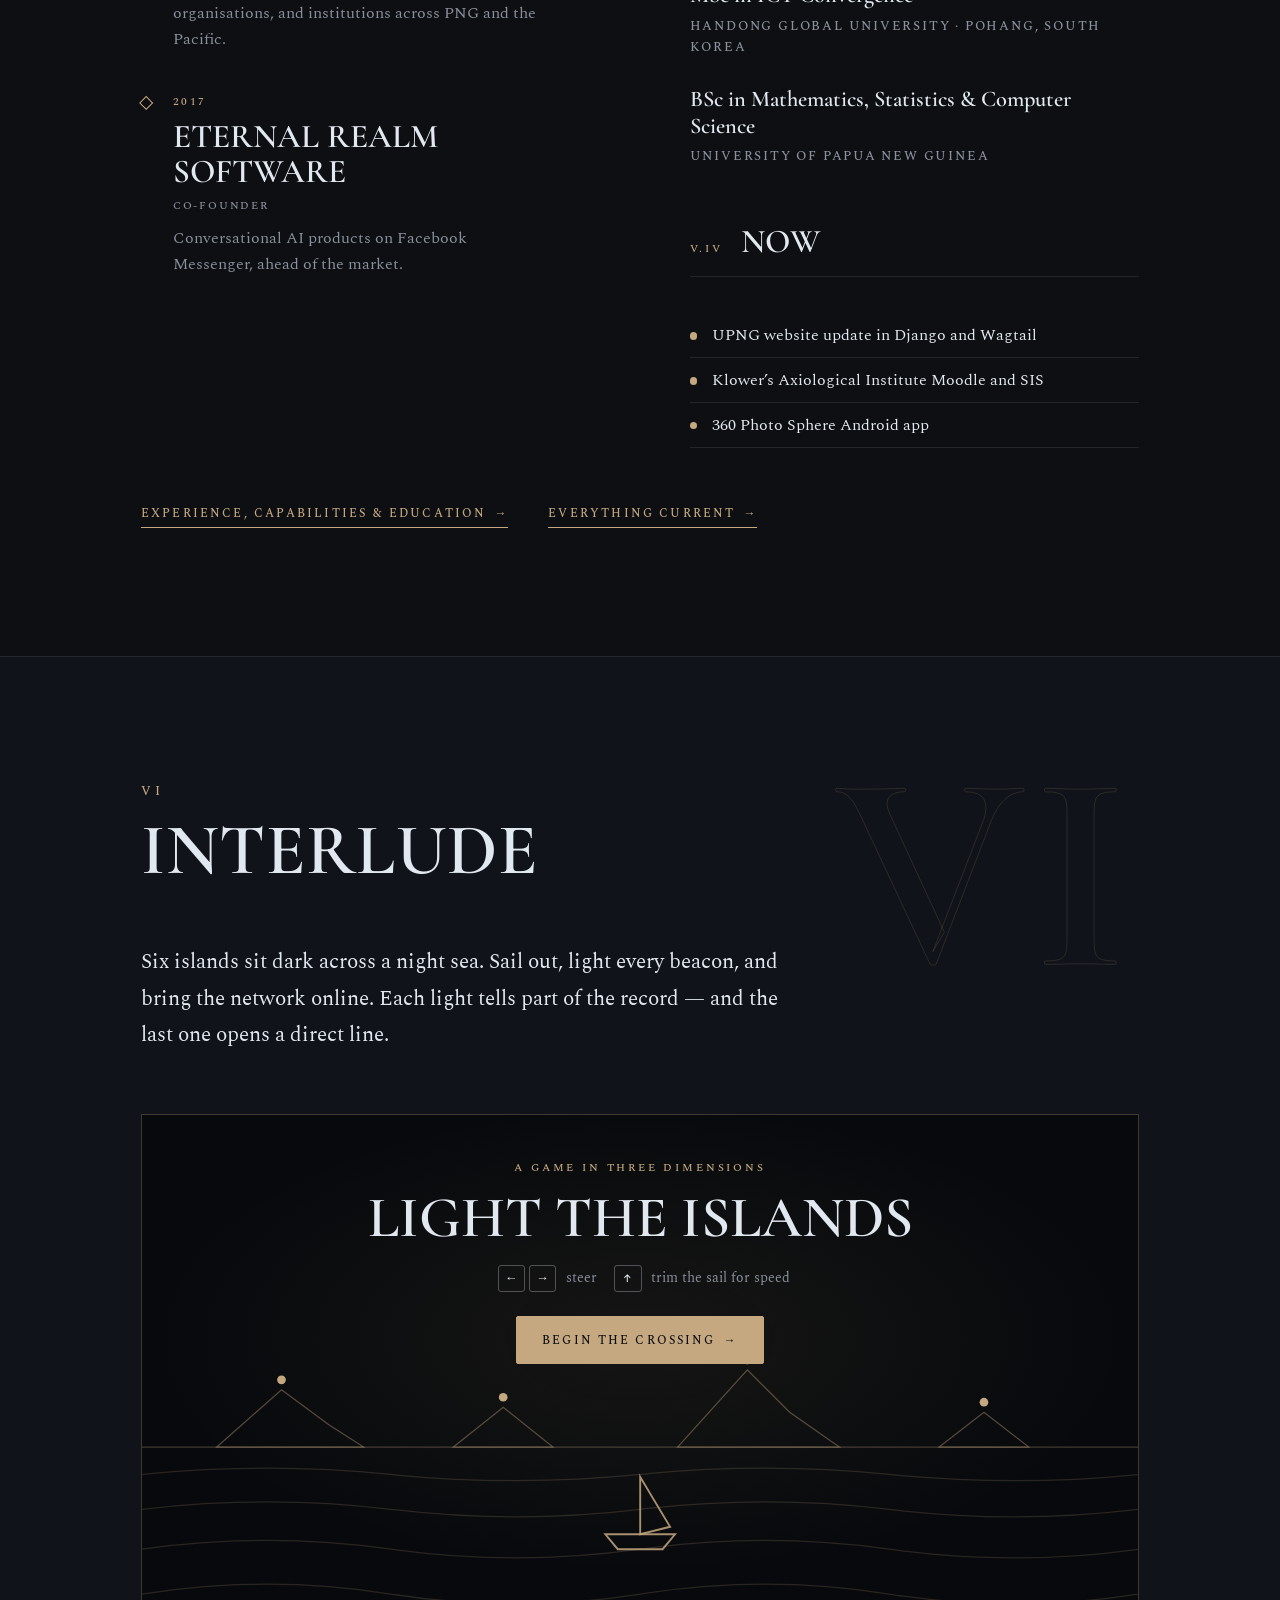
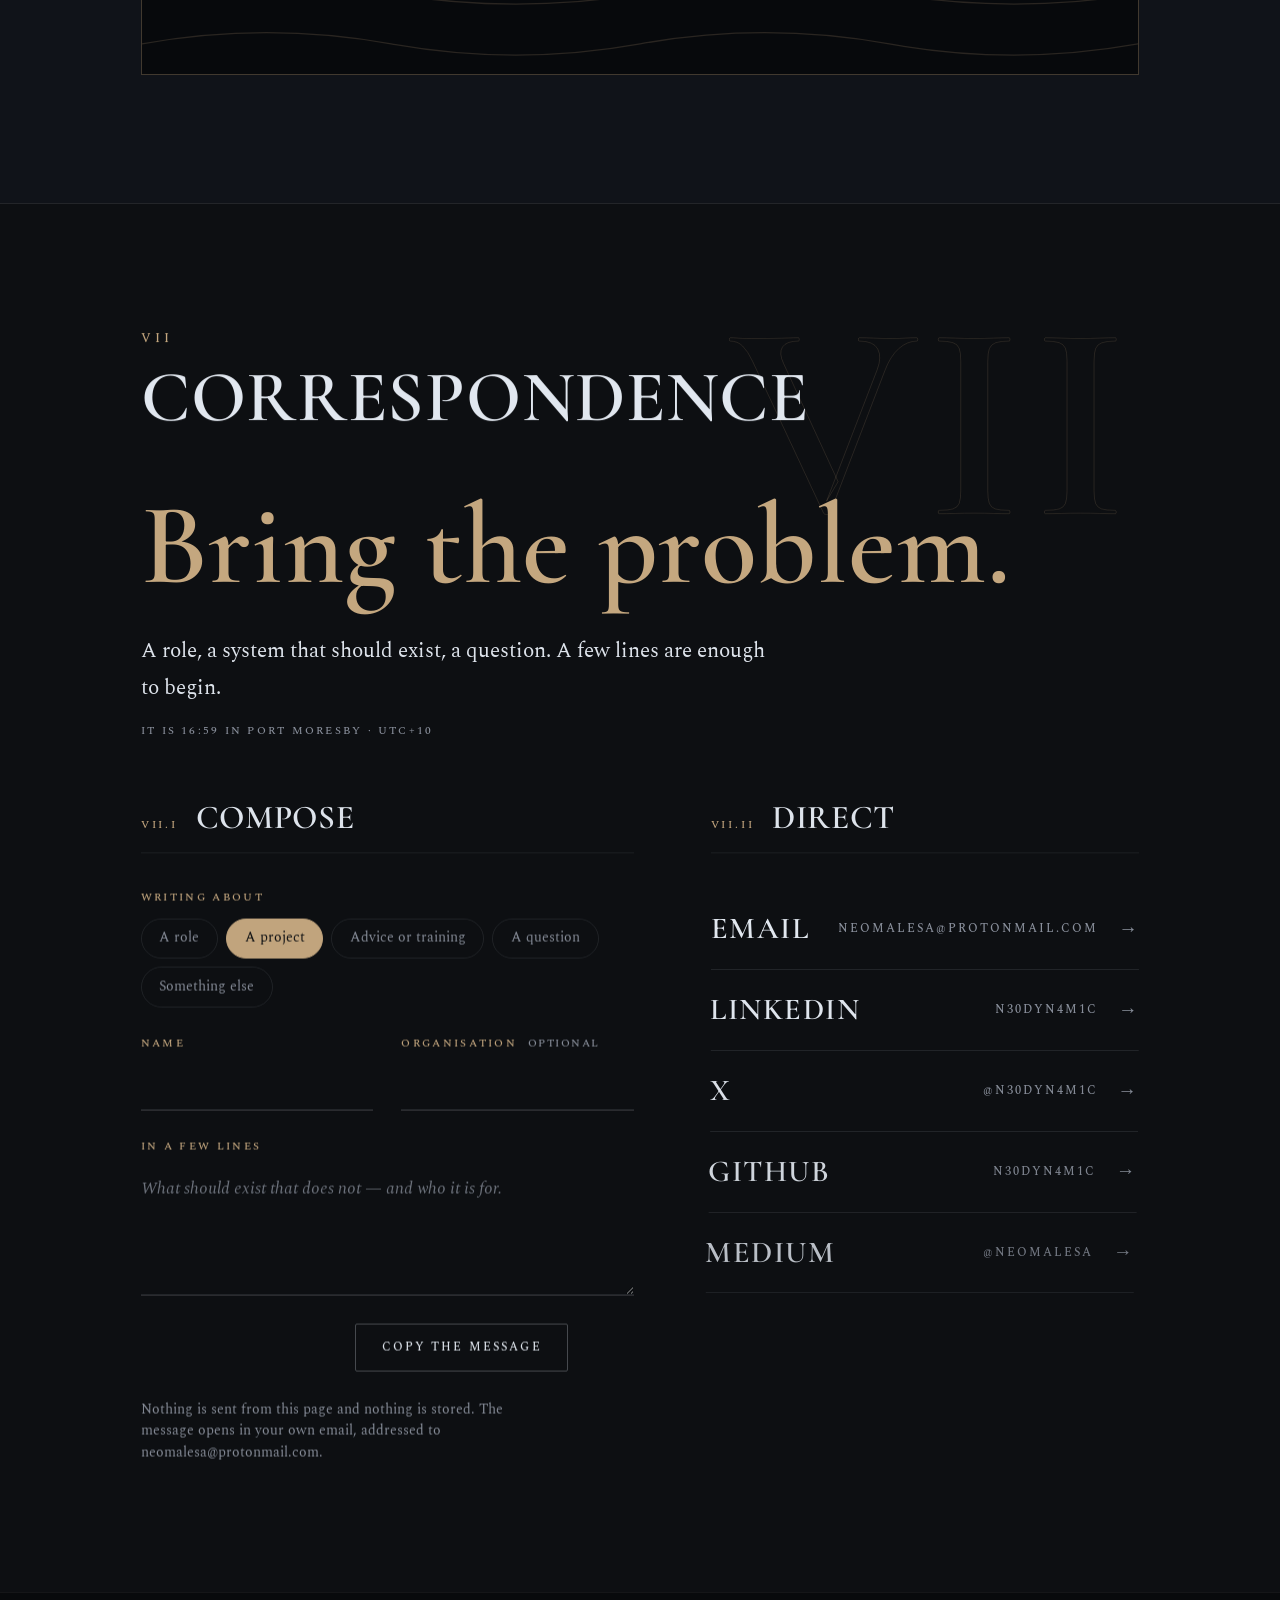
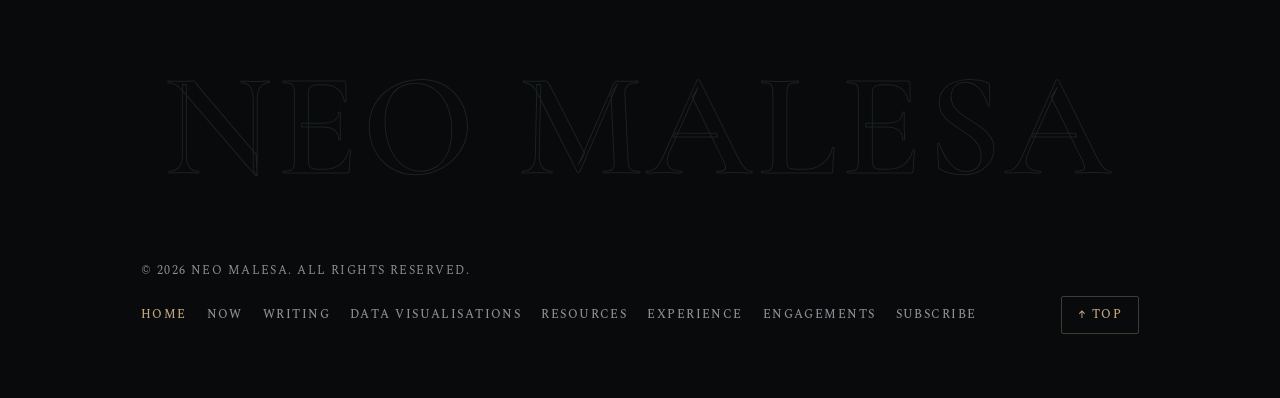
==== commit 83dd21df: "Add email signup box under Writing on the home page Co-Authored-By: Claude Opus 5.5 <noreply@anthrop" ====
--- a/index.html
+++ b/index.html
@@ -629,6 +629,21 @@
         <div class="section__more" data-gsap-reveal>
           <a href="writing/" class="textlink" aria-label="View all writing">All writing <span aria-hidden="true">→</span></a>
         </div>
+        <section class="signup" aria-labelledby="signup-heading" data-gsap-reveal>
+          <h3 class="signup__heading" id="signup-heading">Dispatches by Email</h3>
+          <p class="signup__lead">New charts, tools, and writing, sent by email.</p>
+          <form class="signup__form" action="subscribe/" method="post" data-signup>
+            <div class="signup__fields">
+              <label class="signup__field signup__field--grow">
+                <span class="visually-hidden">Email</span>
+                <input class="signup__input" type="email" name="email_address" autocomplete="email" placeholder="Email address" required />
+              </label>
+              <button type="submit" class="viz-btn signup__submit">Subscribe</button>
+            </div>
+            <p class="signup__note">Confirmation by email. Unsubscribe at any time. <a class="subpage__inline-link" href="subscribe/#privacy-heading">Privacy</a></p>
+            <p class="signup__status" role="status" aria-live="polite"></p>
+          </form>
+        </section>
       </div>
     </section>
     <!-- ===== V · BACKGROUND ===== -->
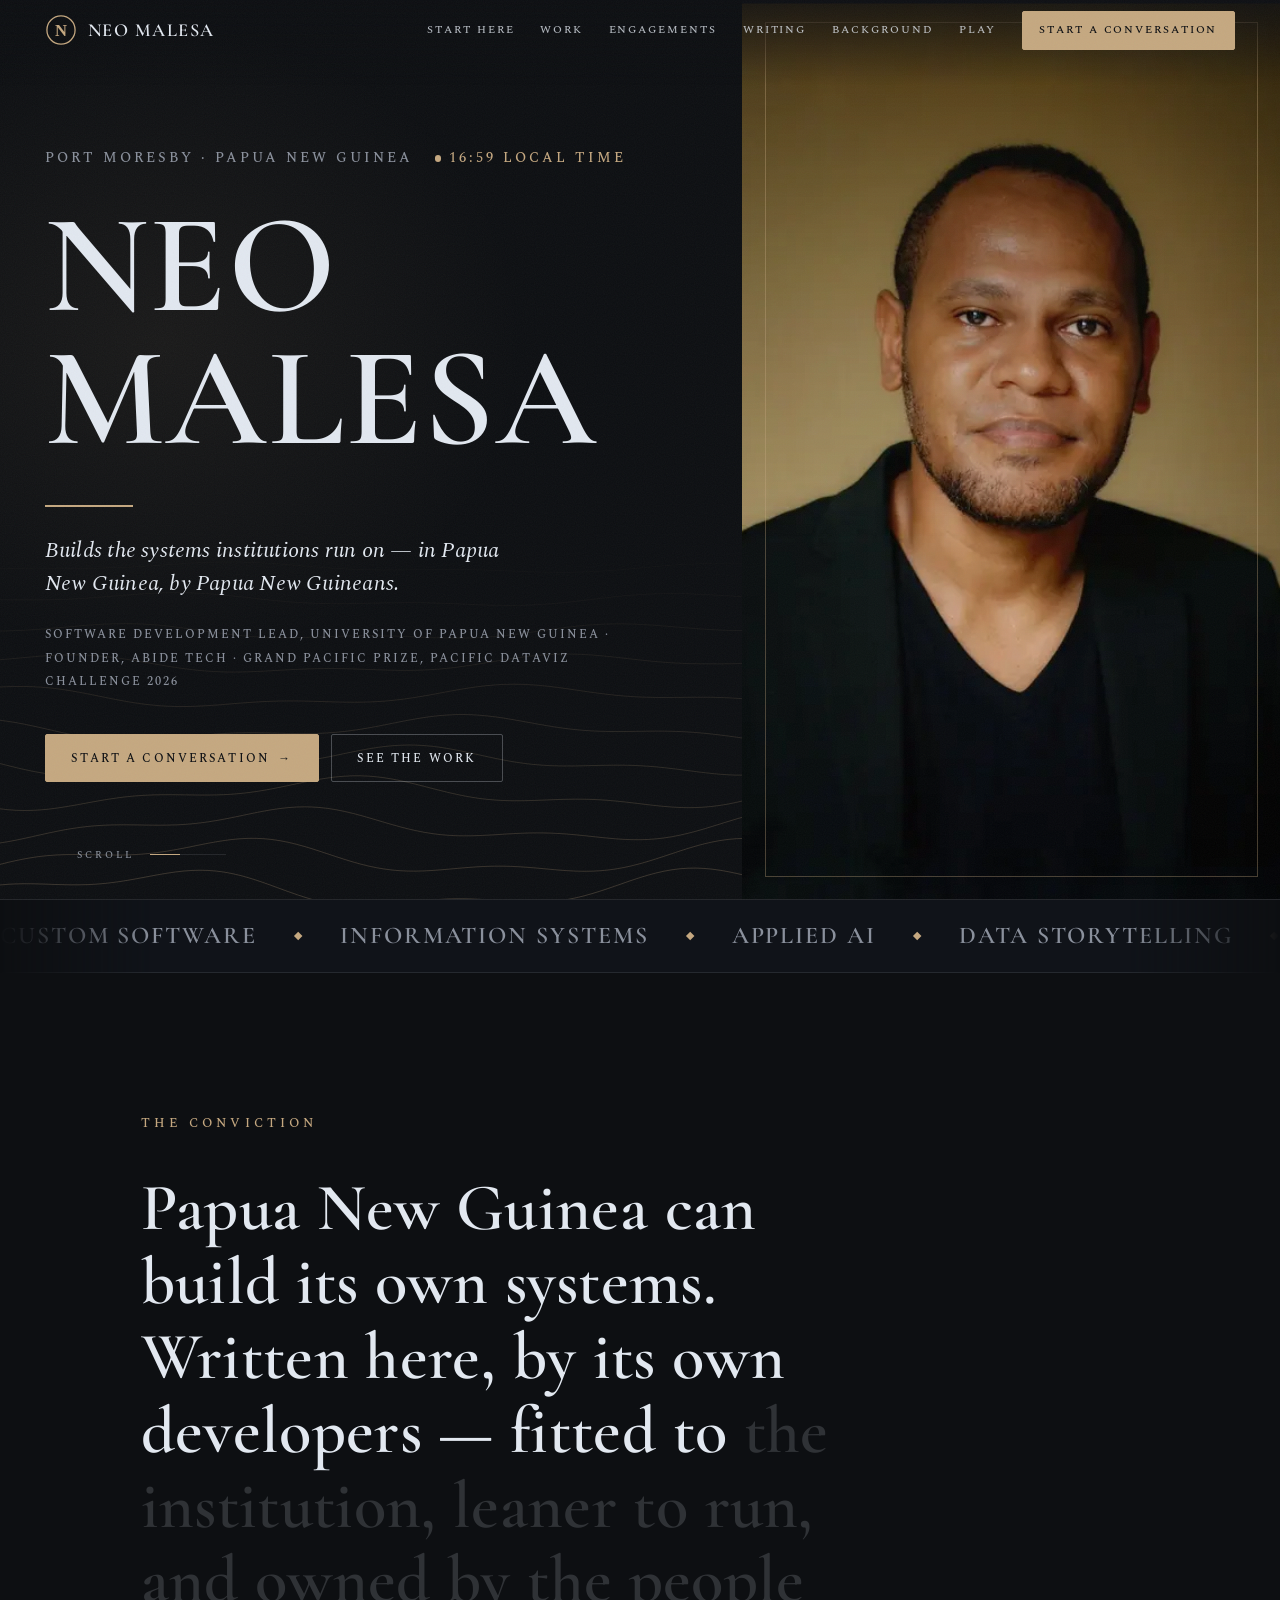
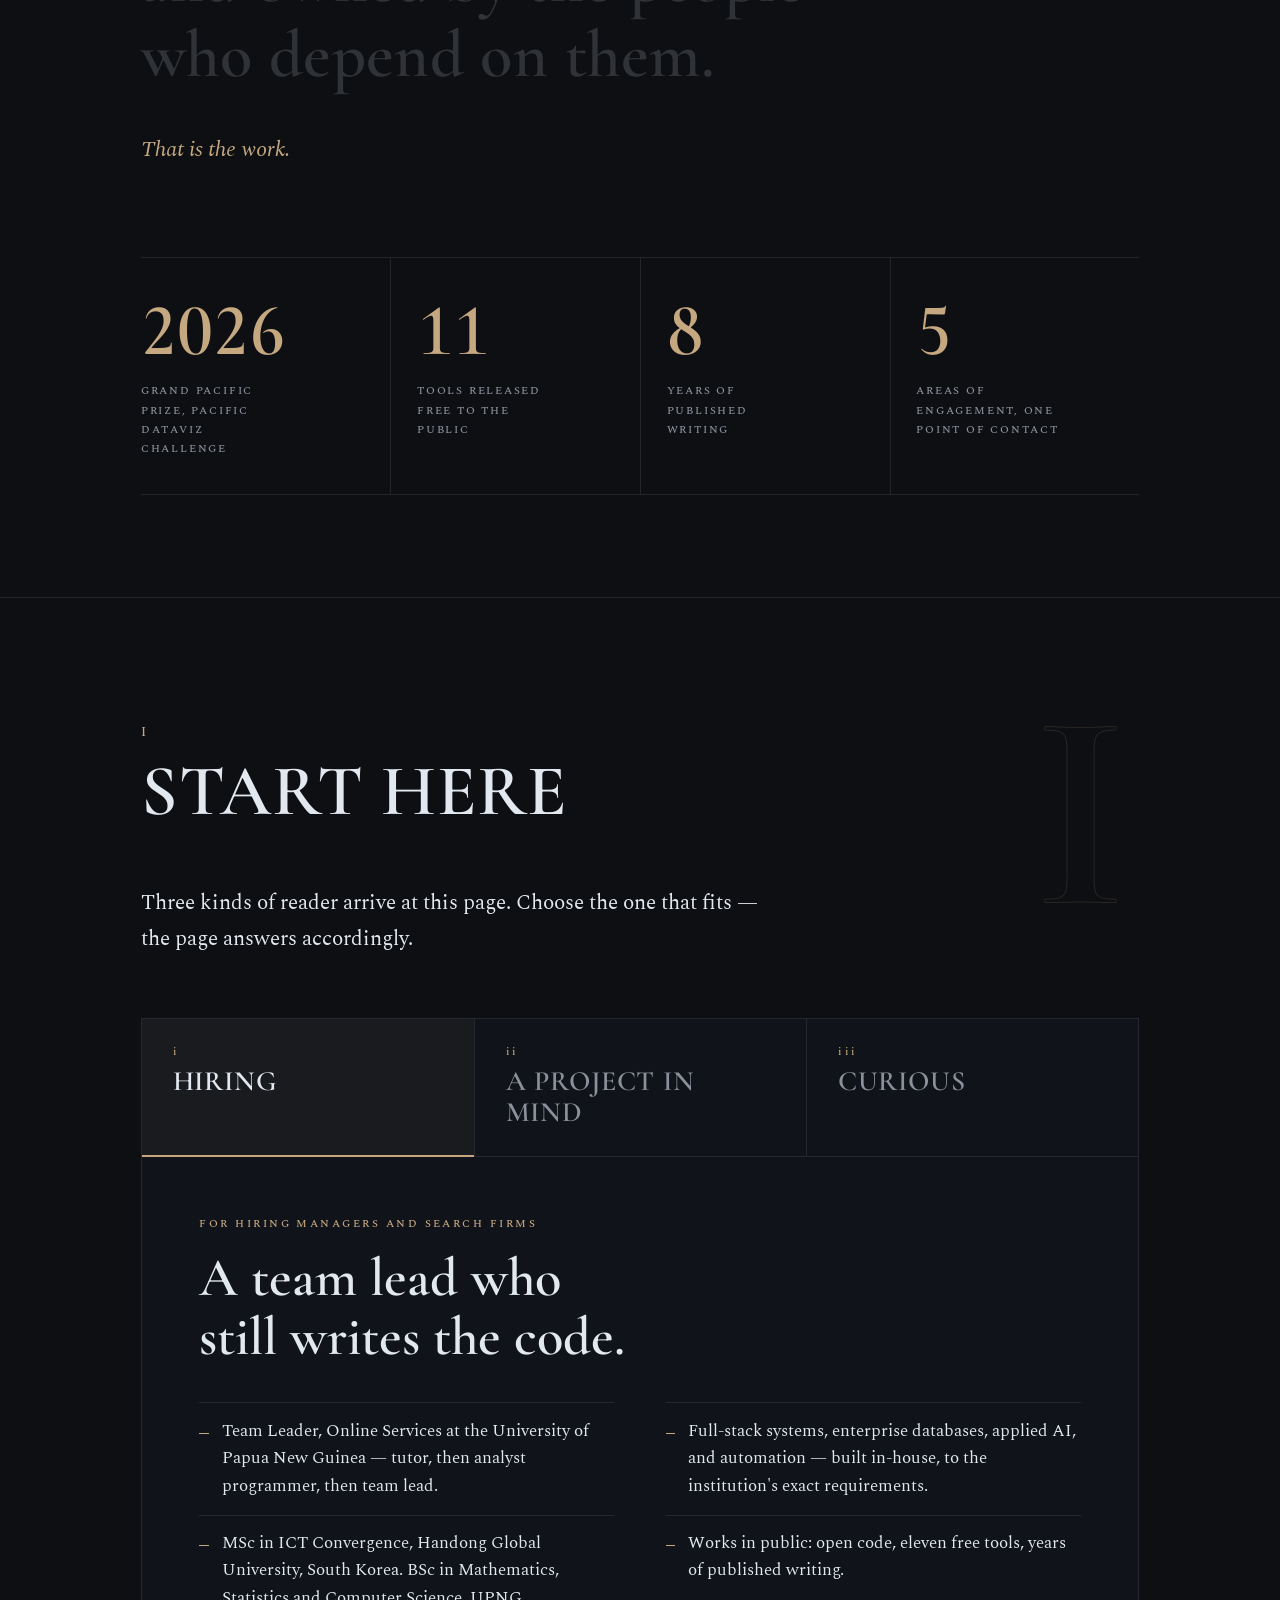
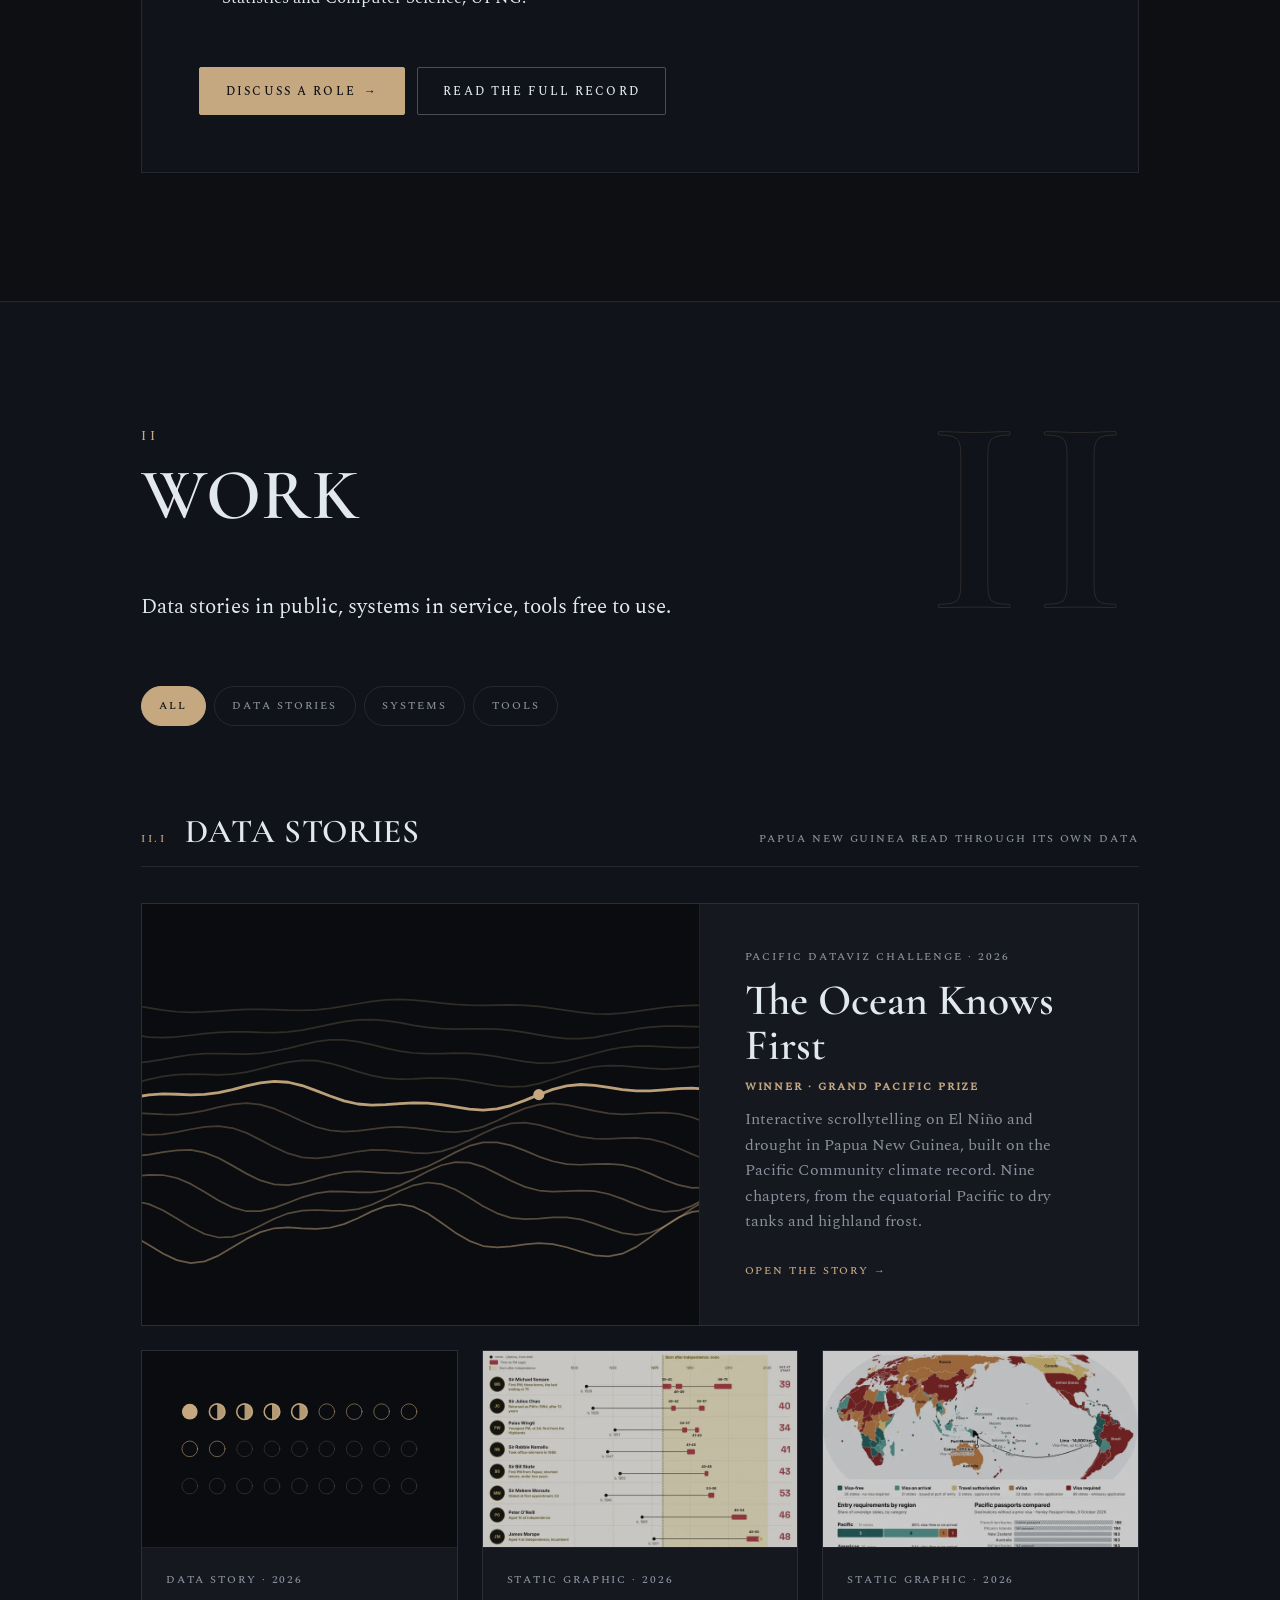
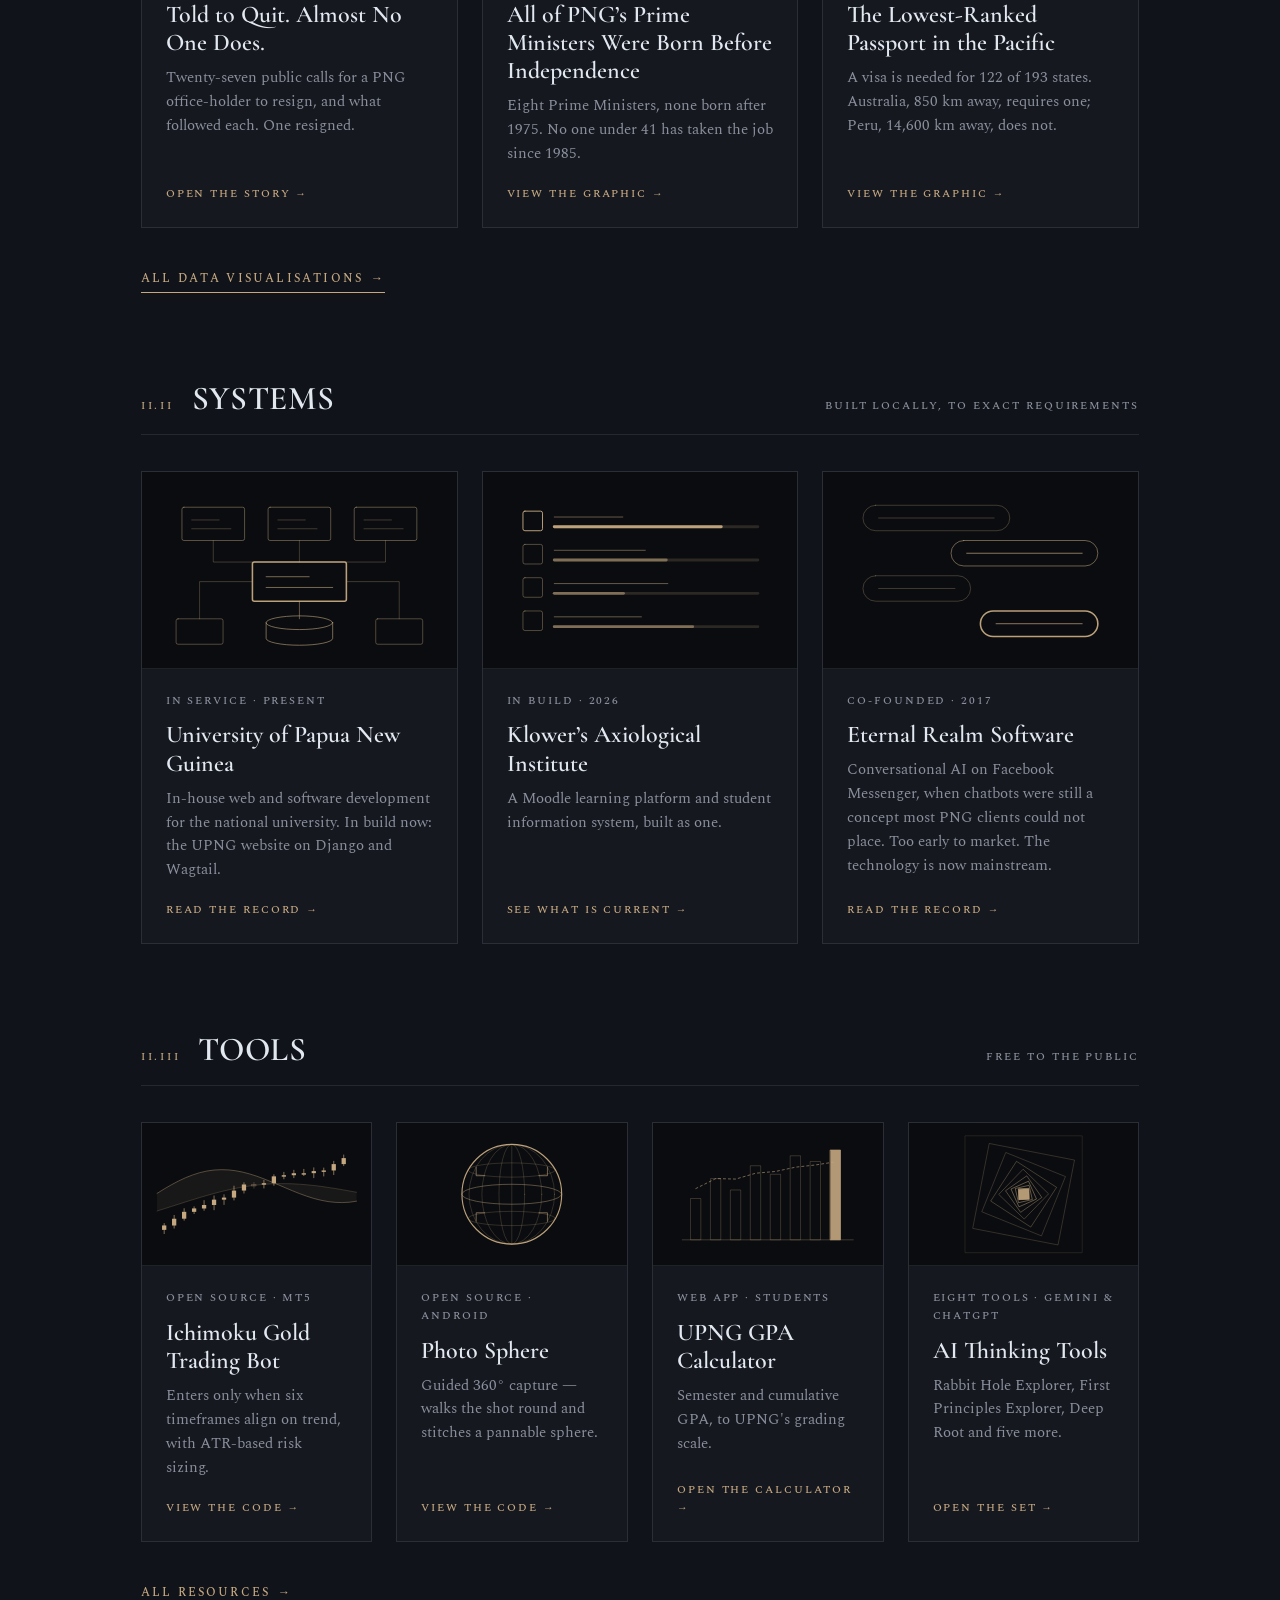
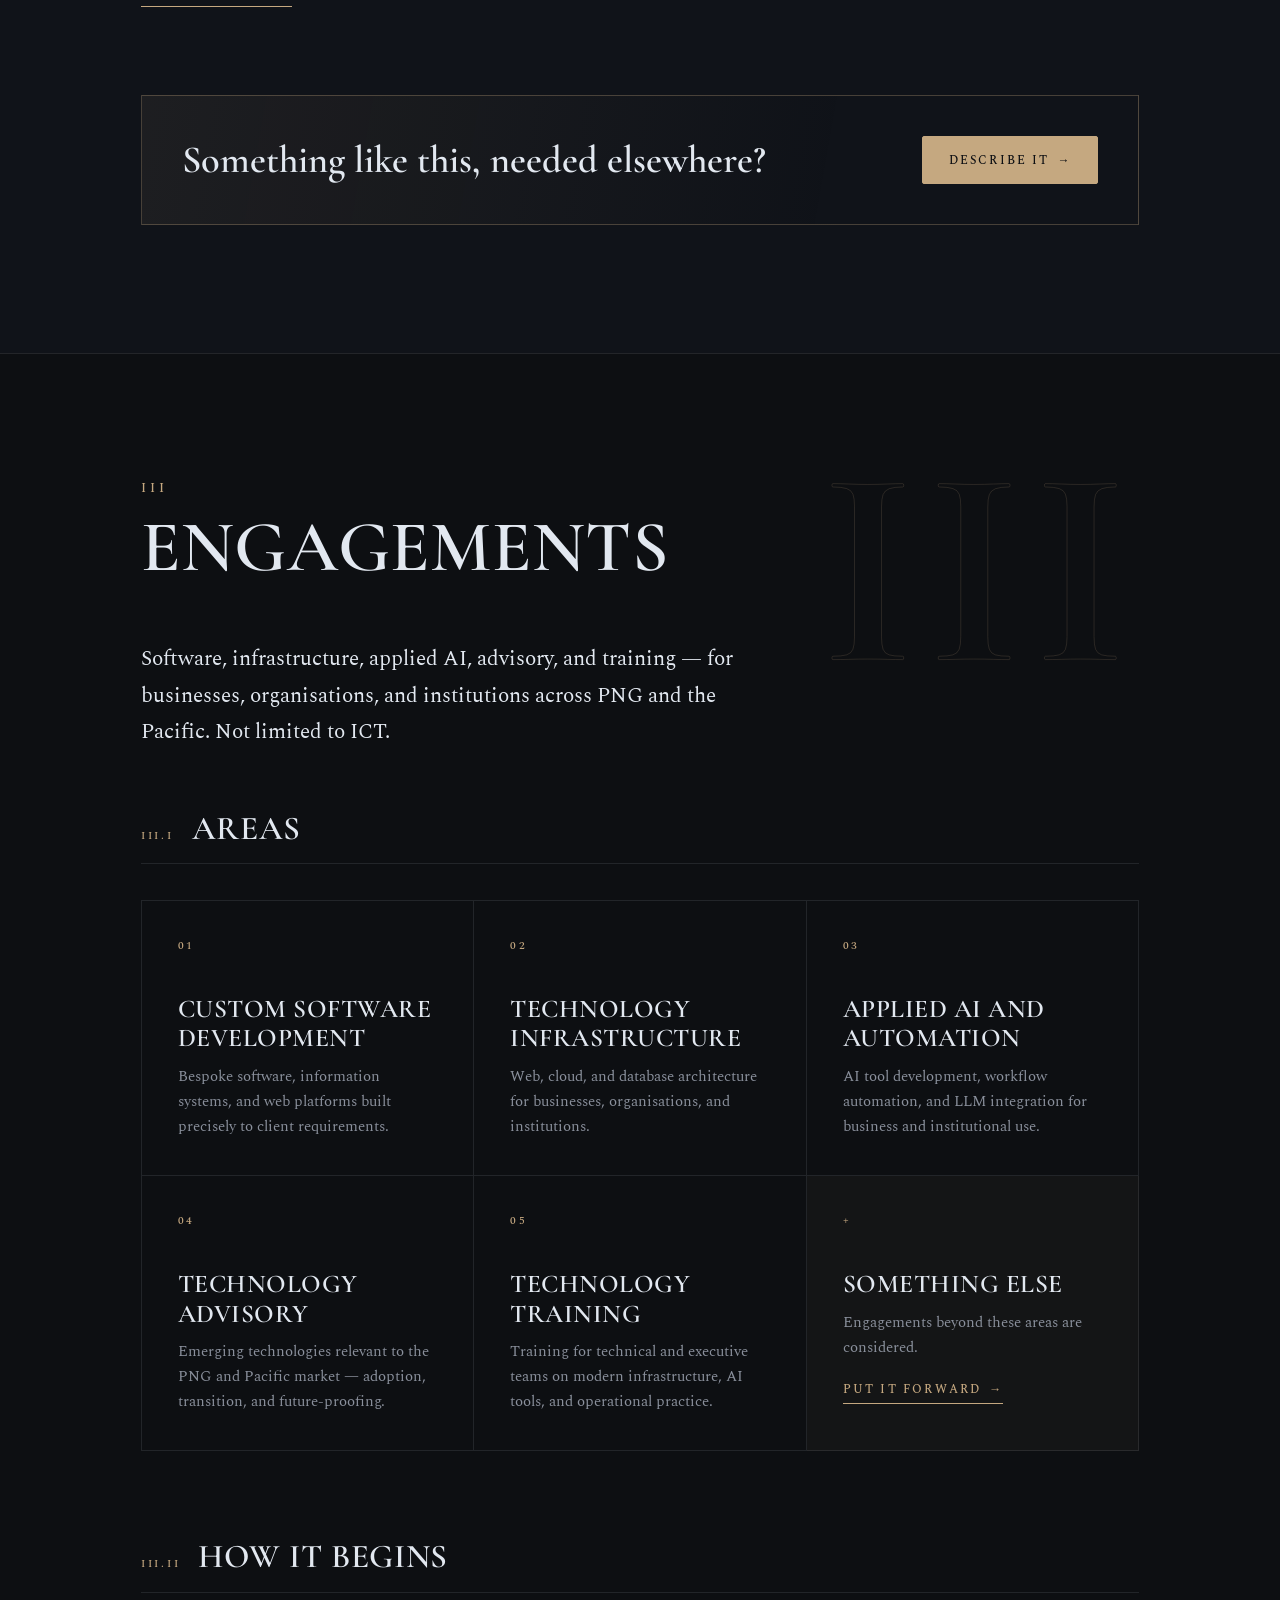
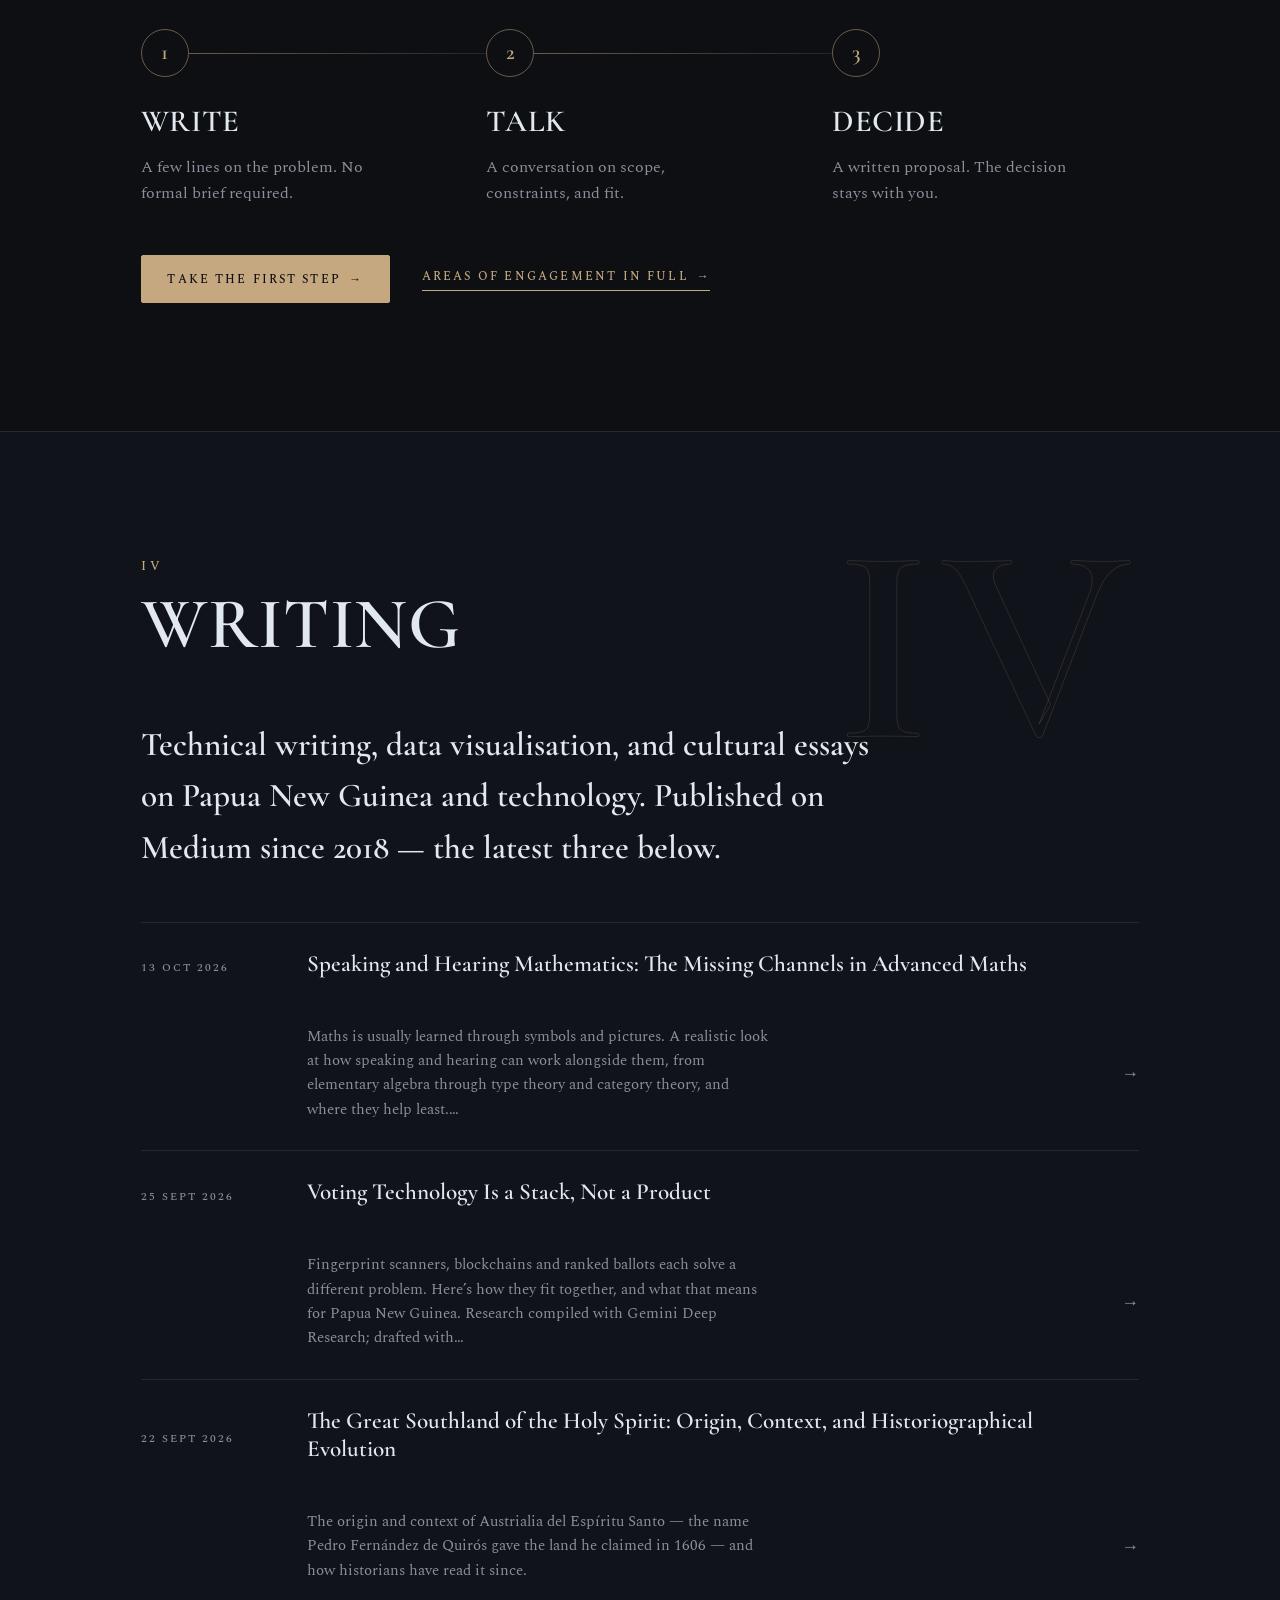
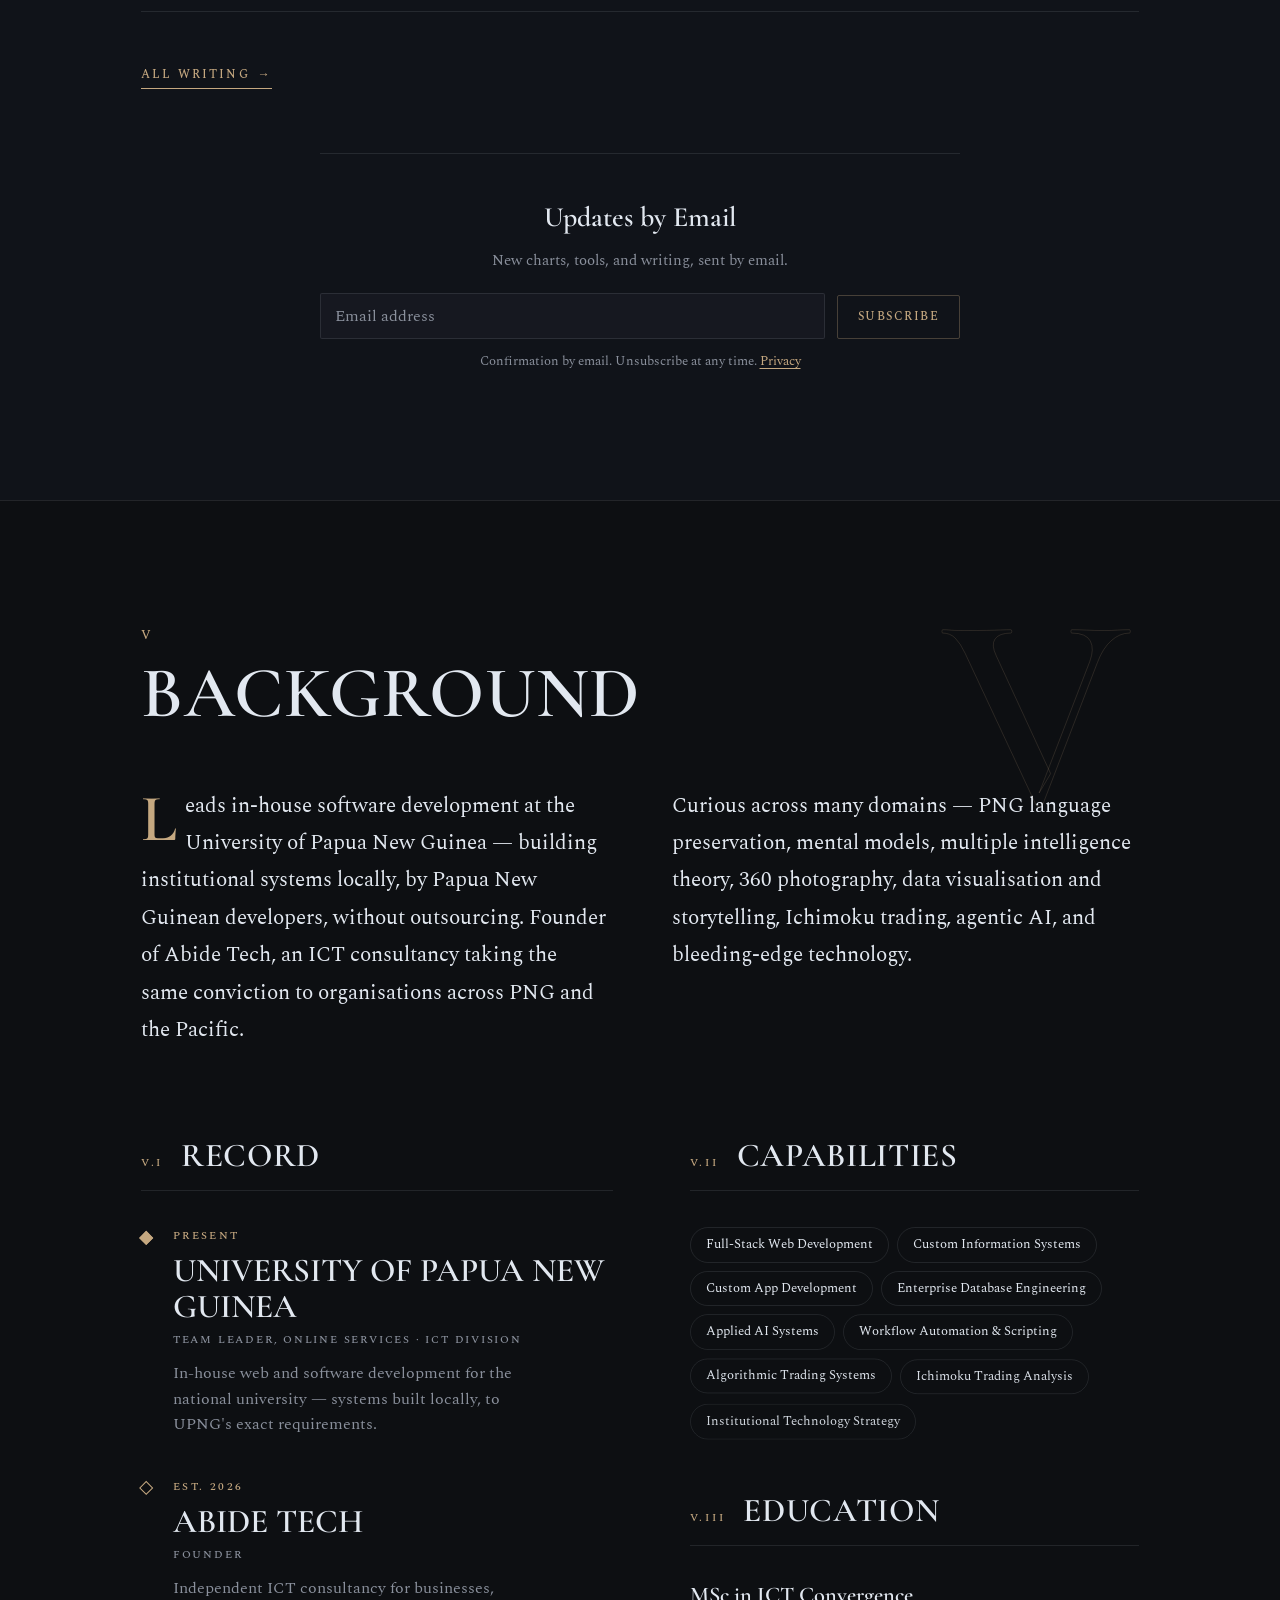
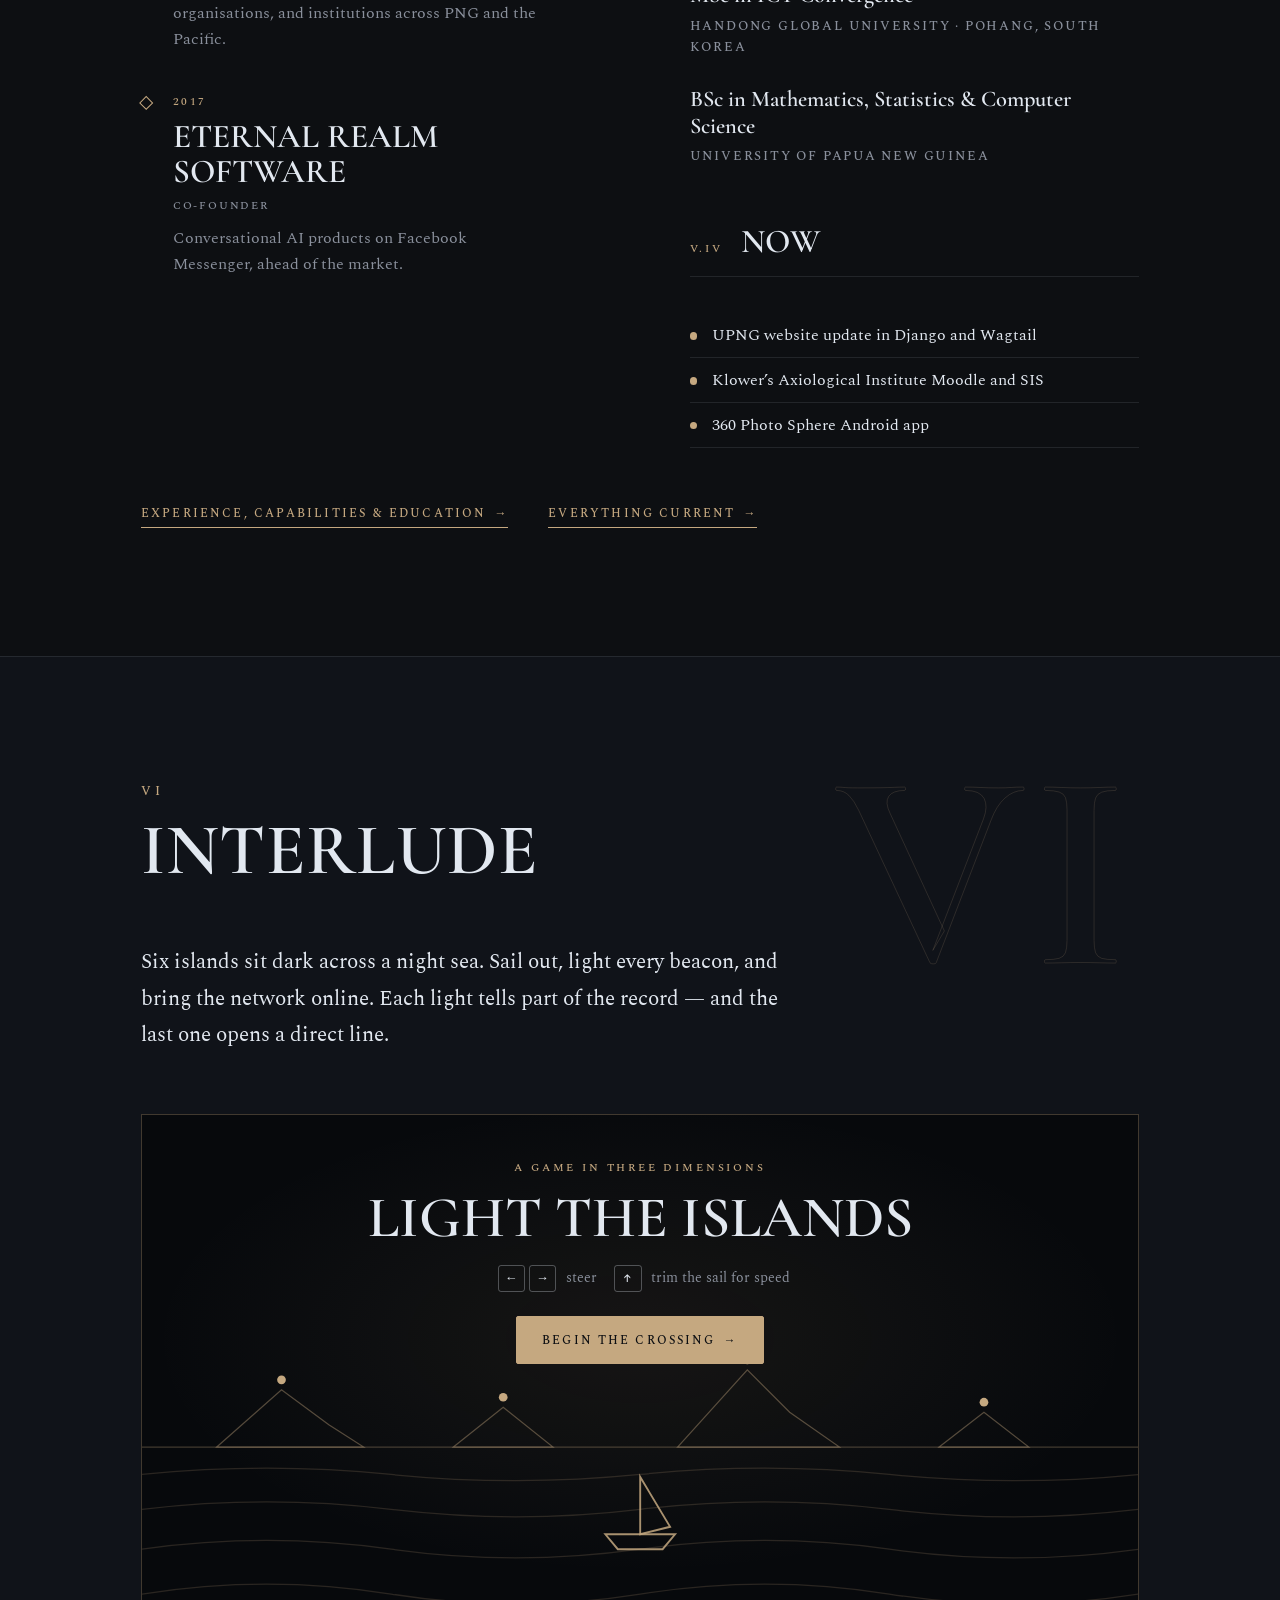
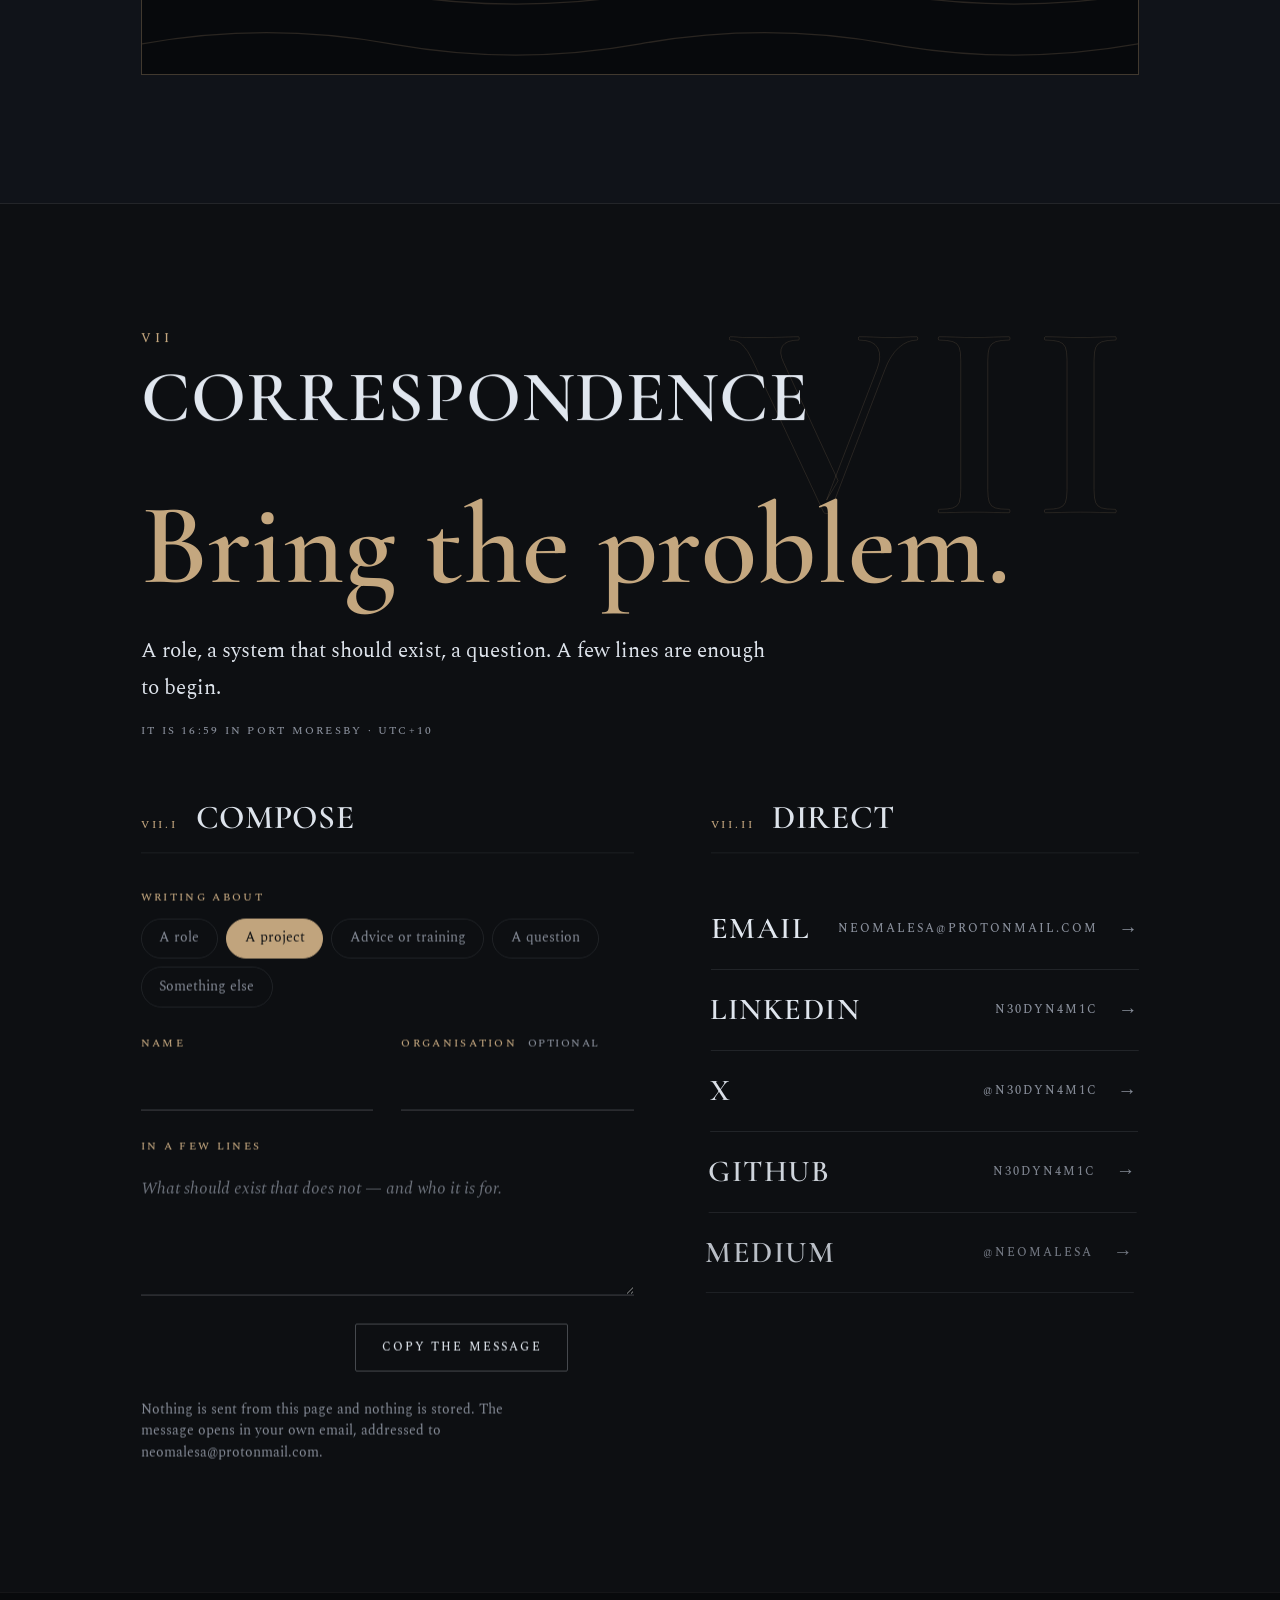
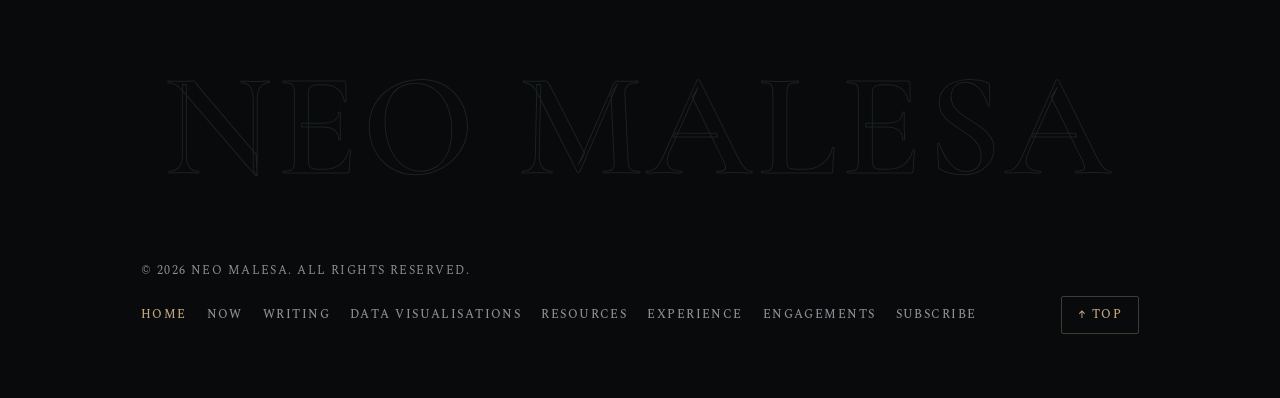
==== commit ae5f737a: "Rename signup 'Dispatches' to 'Updates' Co-Authored-By: Claude Opus 5.5 <noreply@anthropic.com> Clau" ====
--- a/index.html
+++ b/index.html
@@ -630,7 +630,7 @@
           <a href="writing/" class="textlink" aria-label="View all writing">All writing <span aria-hidden="true">→</span></a>
         </div>
         <section class="signup" aria-labelledby="signup-heading" data-gsap-reveal>
-          <h3 class="signup__heading" id="signup-heading">Dispatches by Email</h3>
+          <h3 class="signup__heading" id="signup-heading">Updates by Email</h3>
           <p class="signup__lead">New charts, tools, and writing, sent by email.</p>
           <form class="signup__form" action="subscribe/" method="post" data-signup>
             <div class="signup__fields">
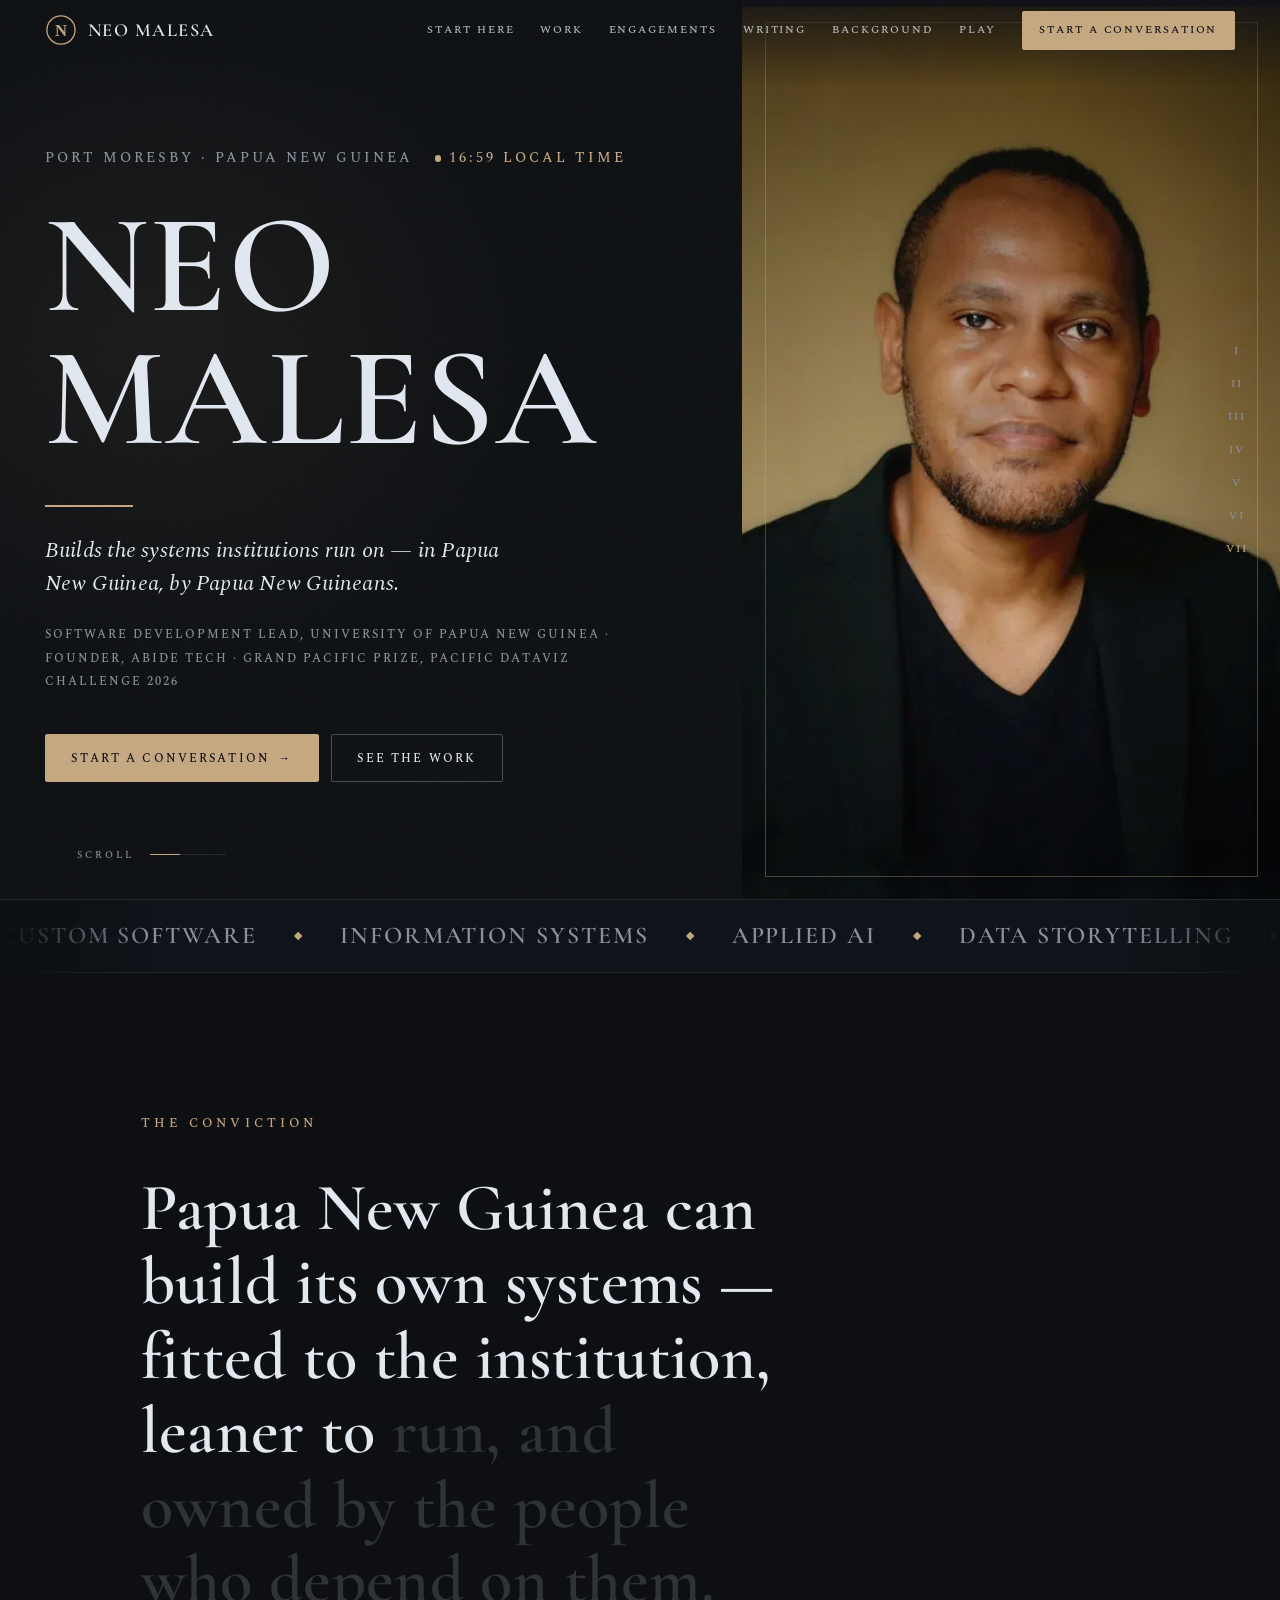
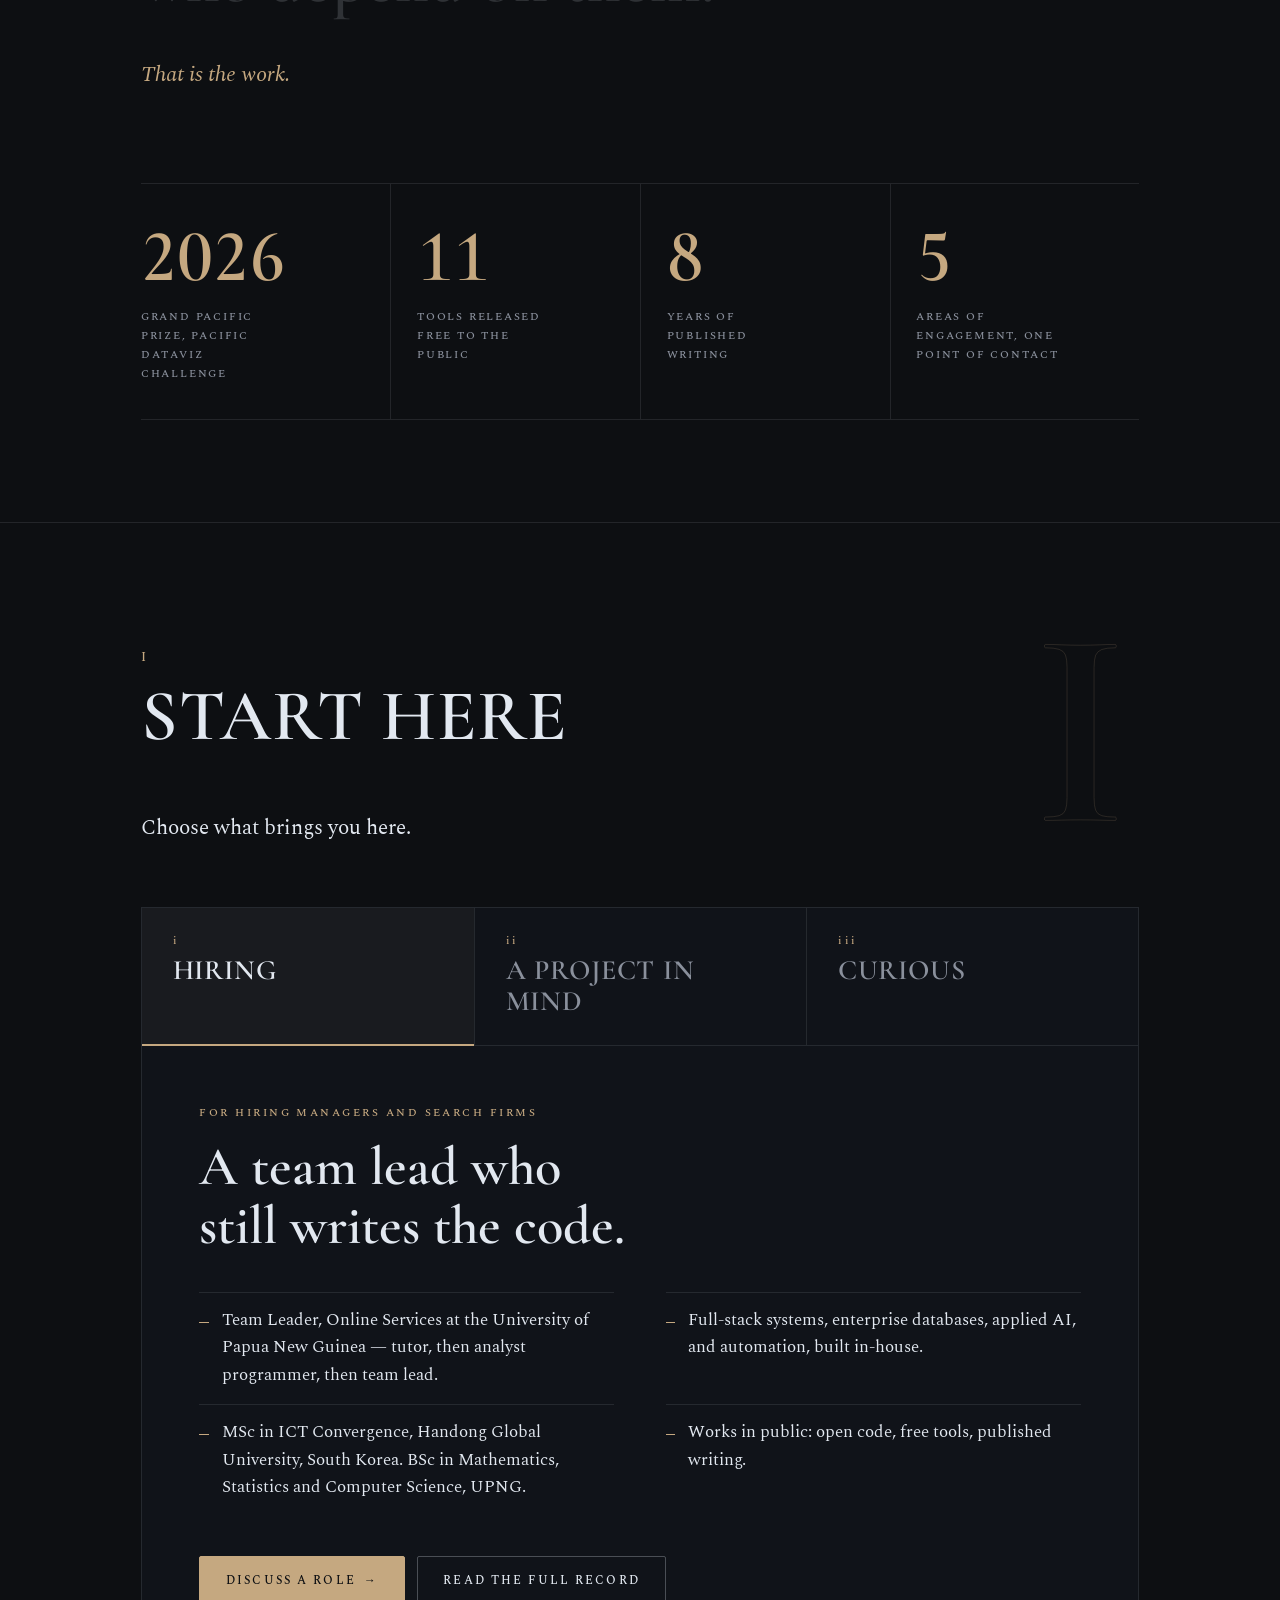
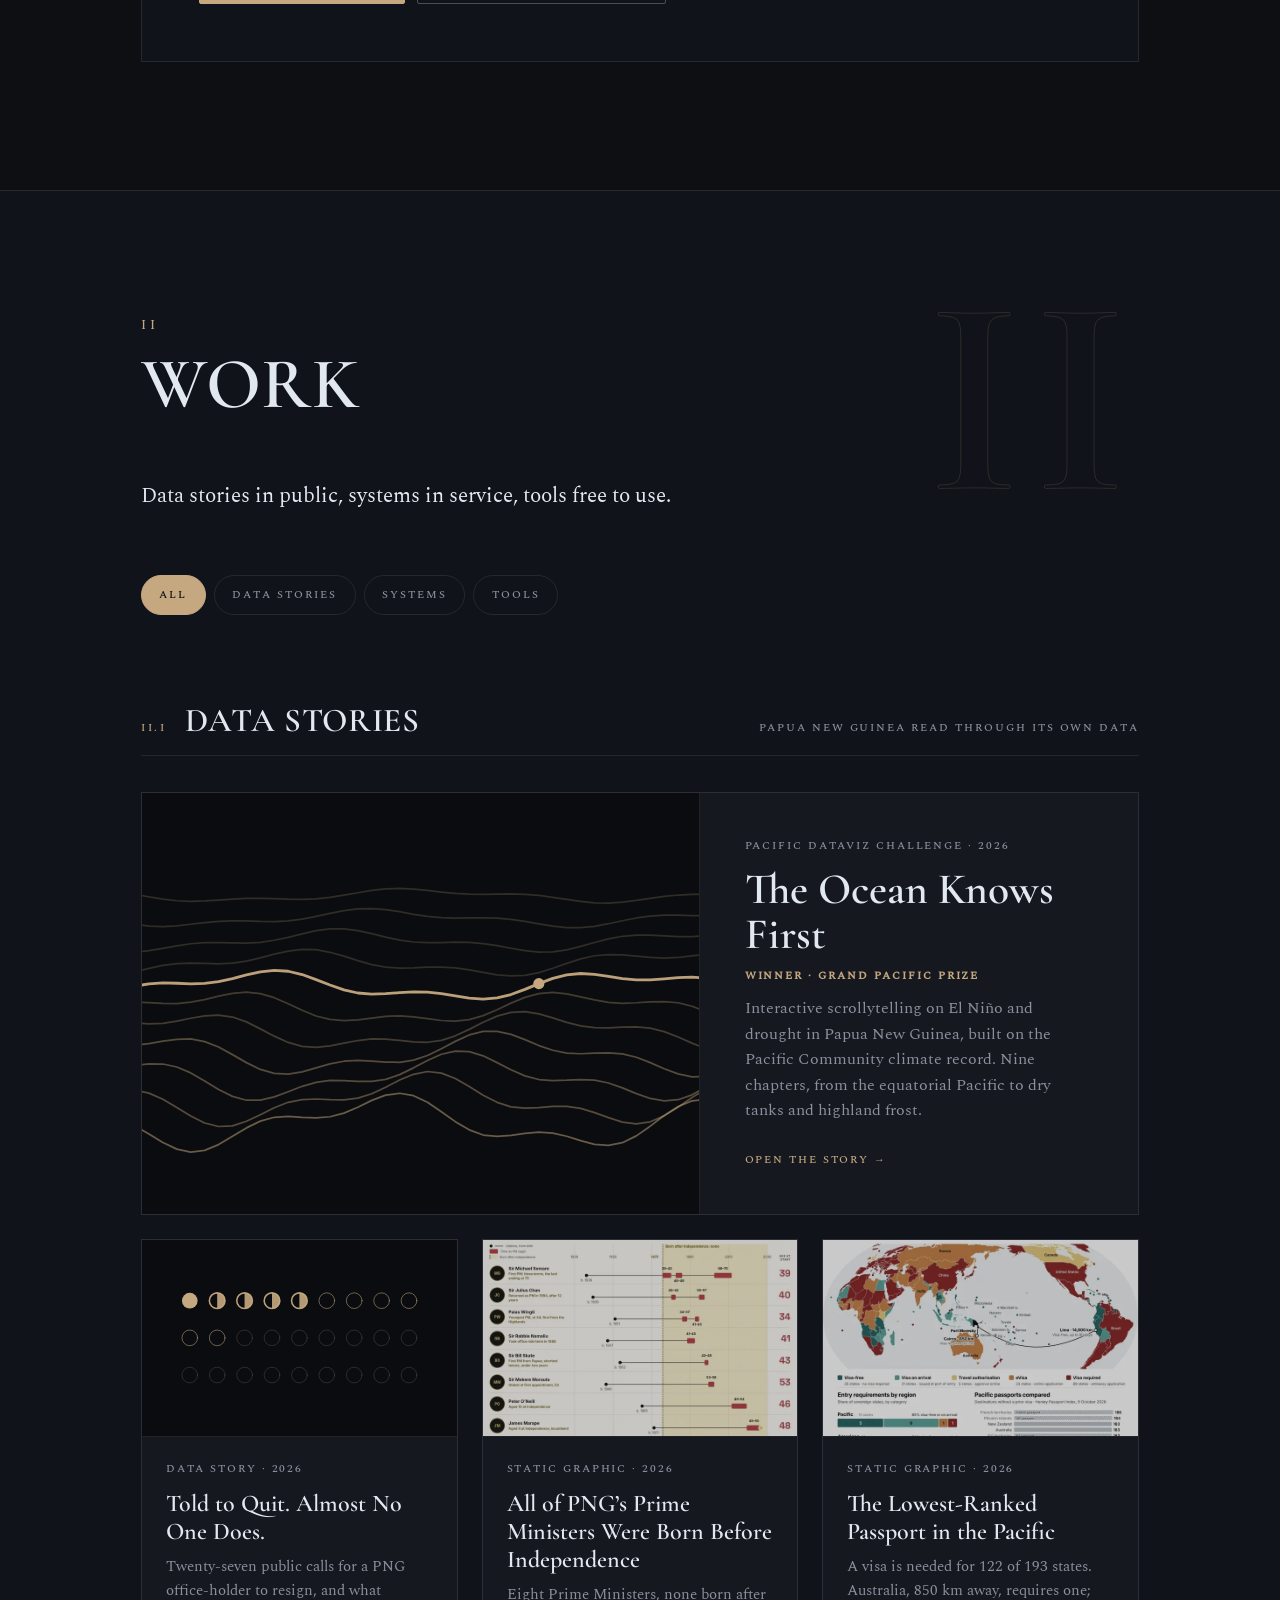
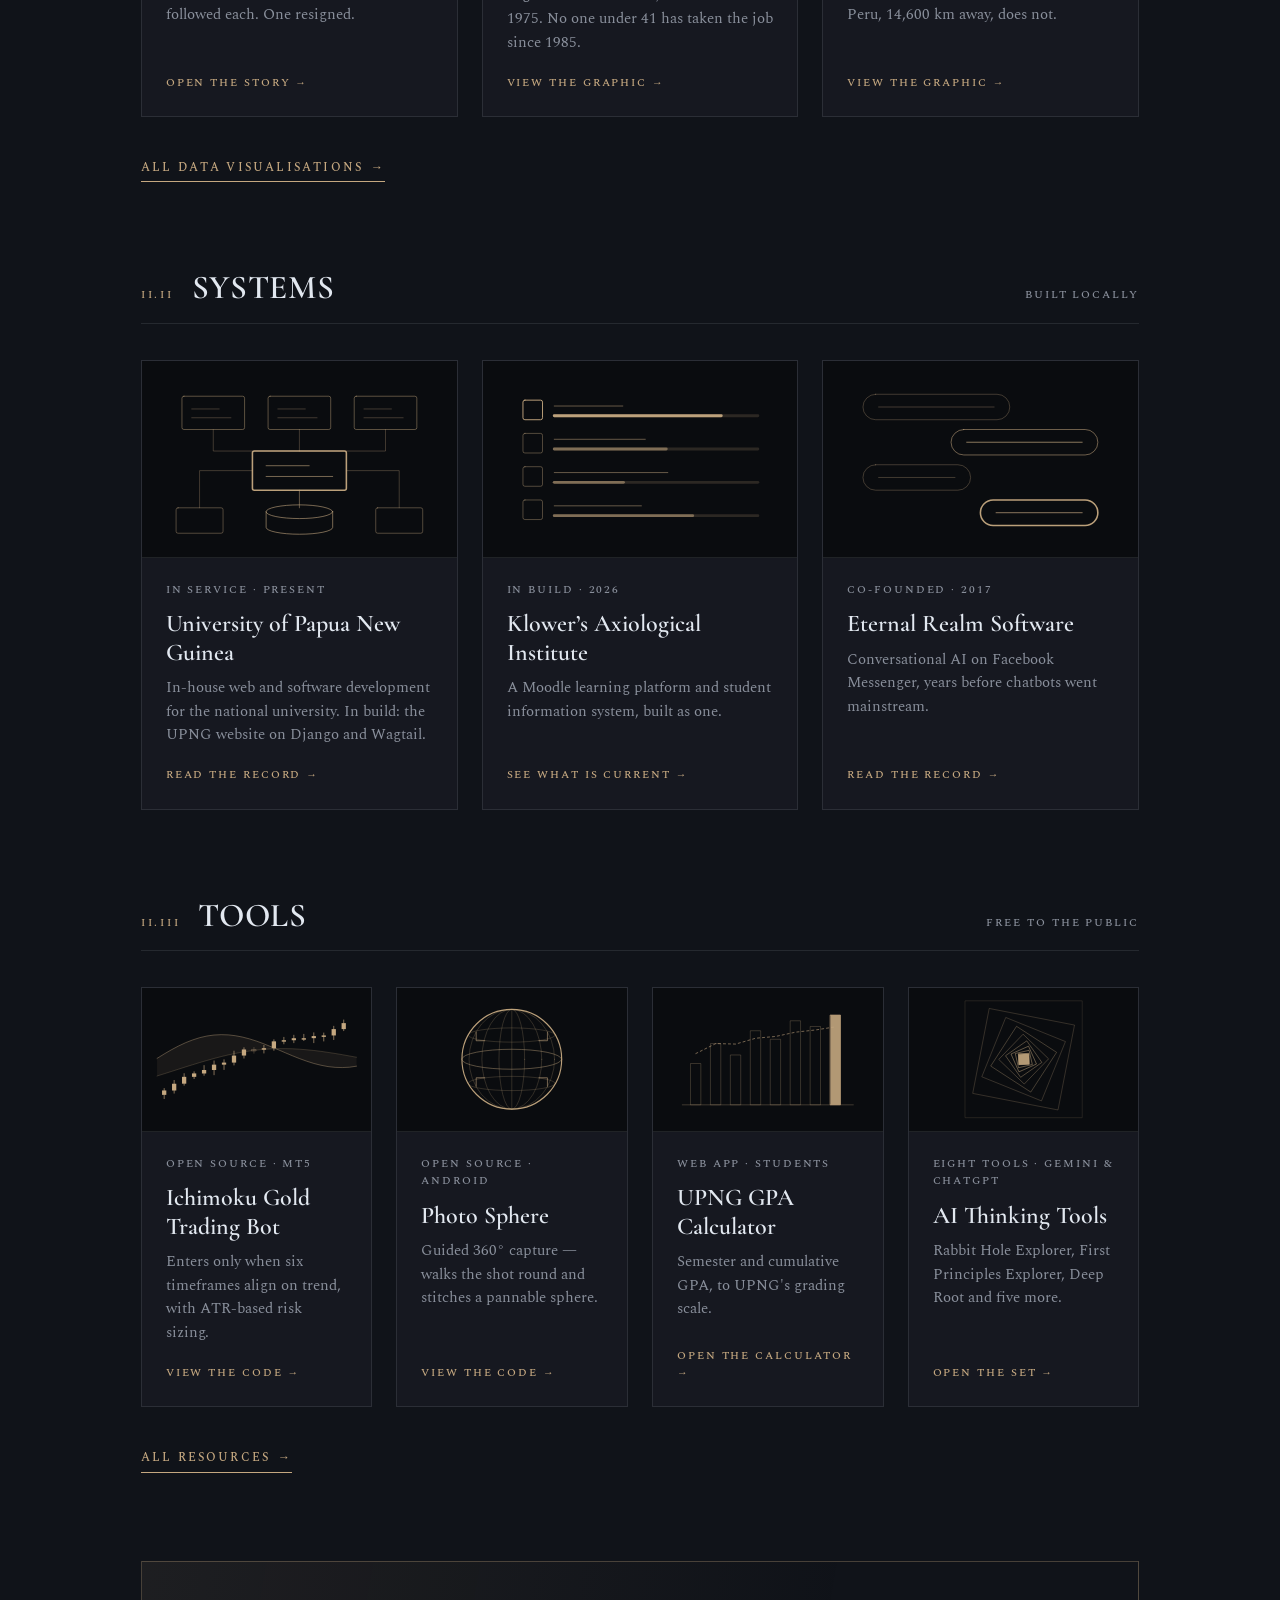
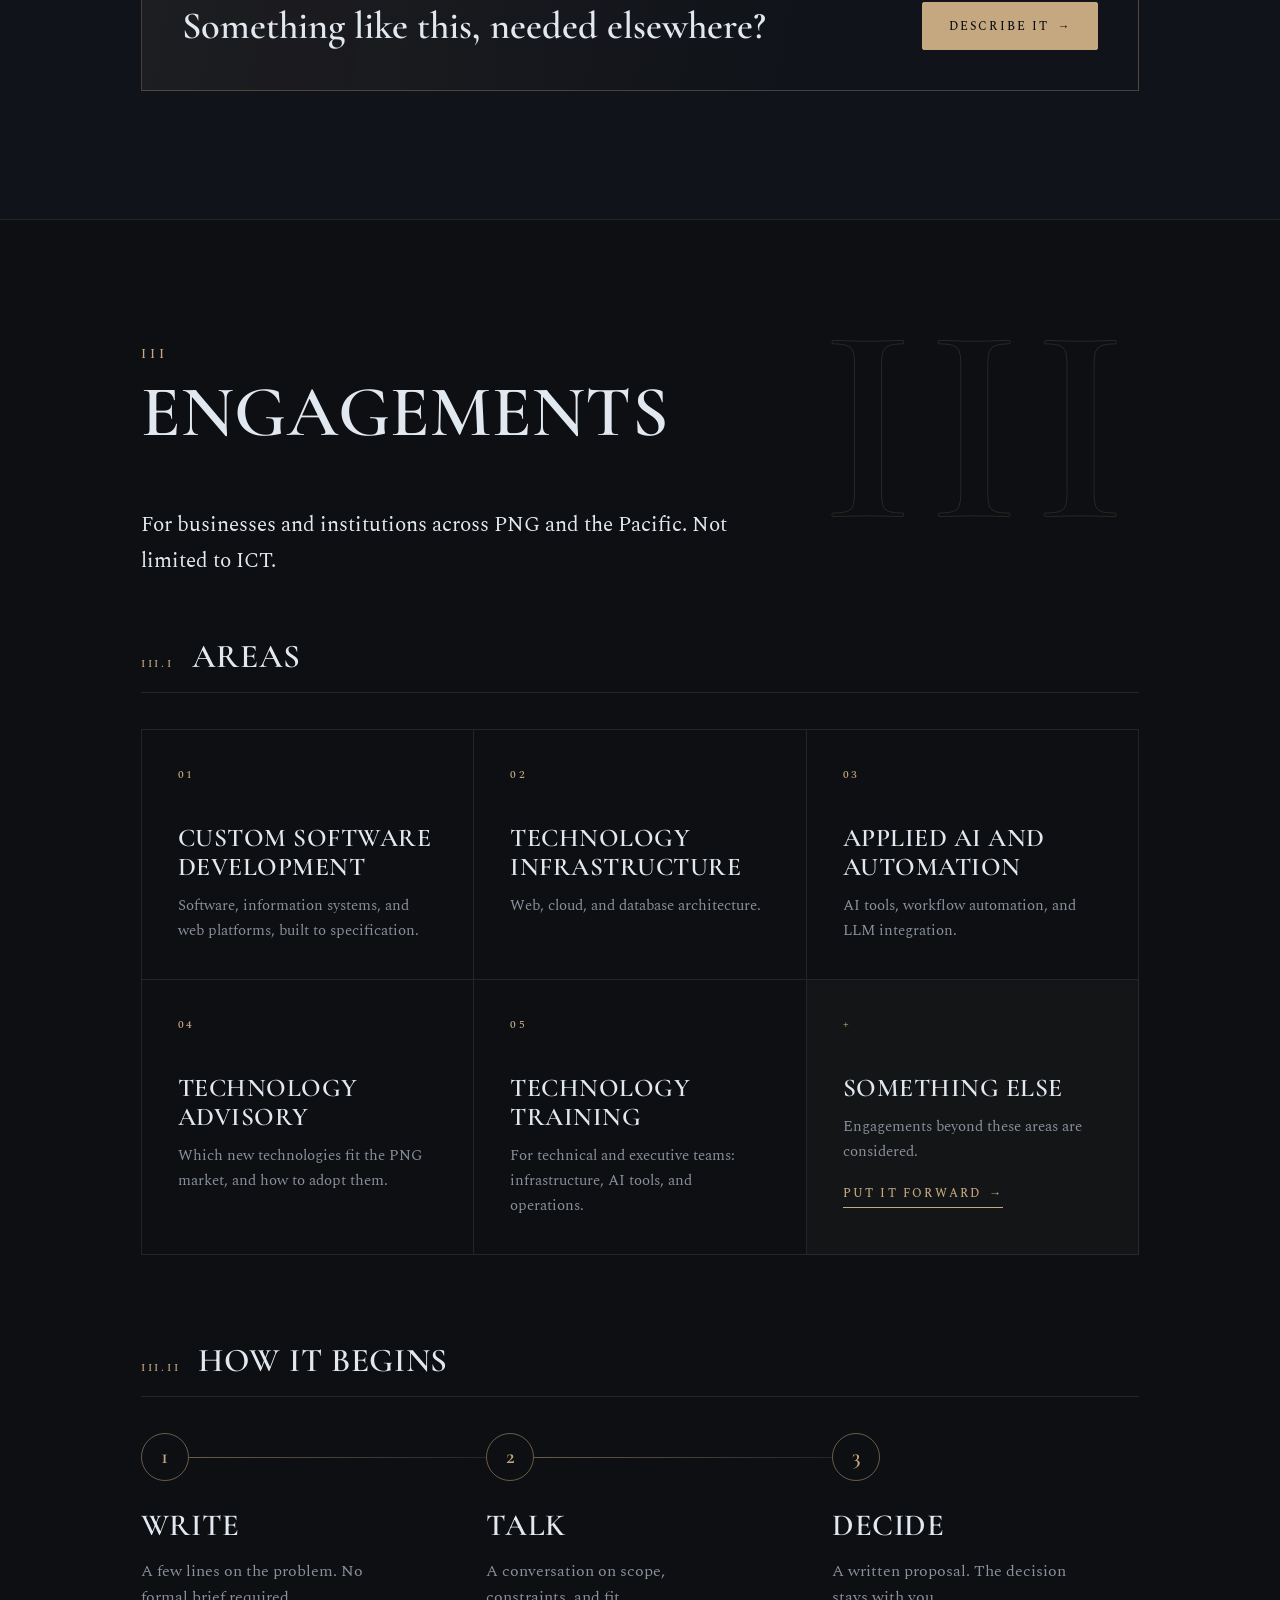
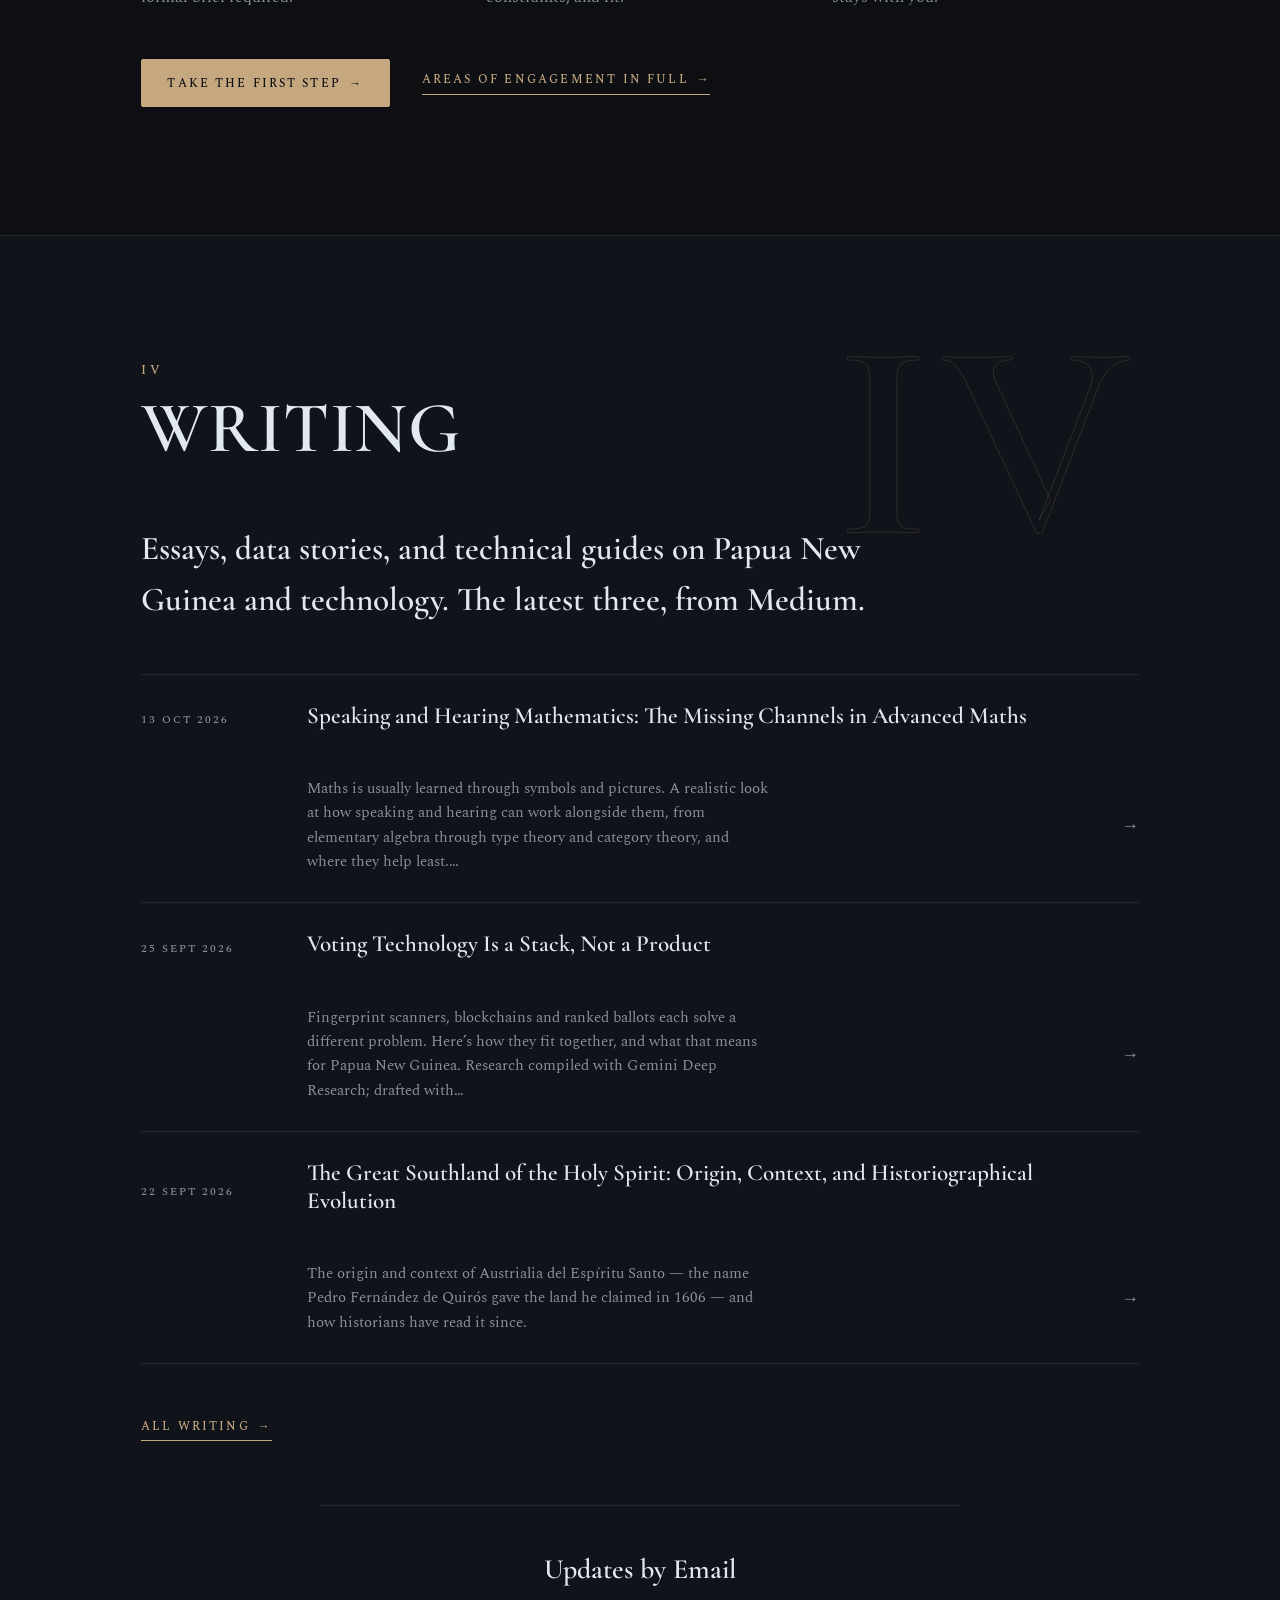
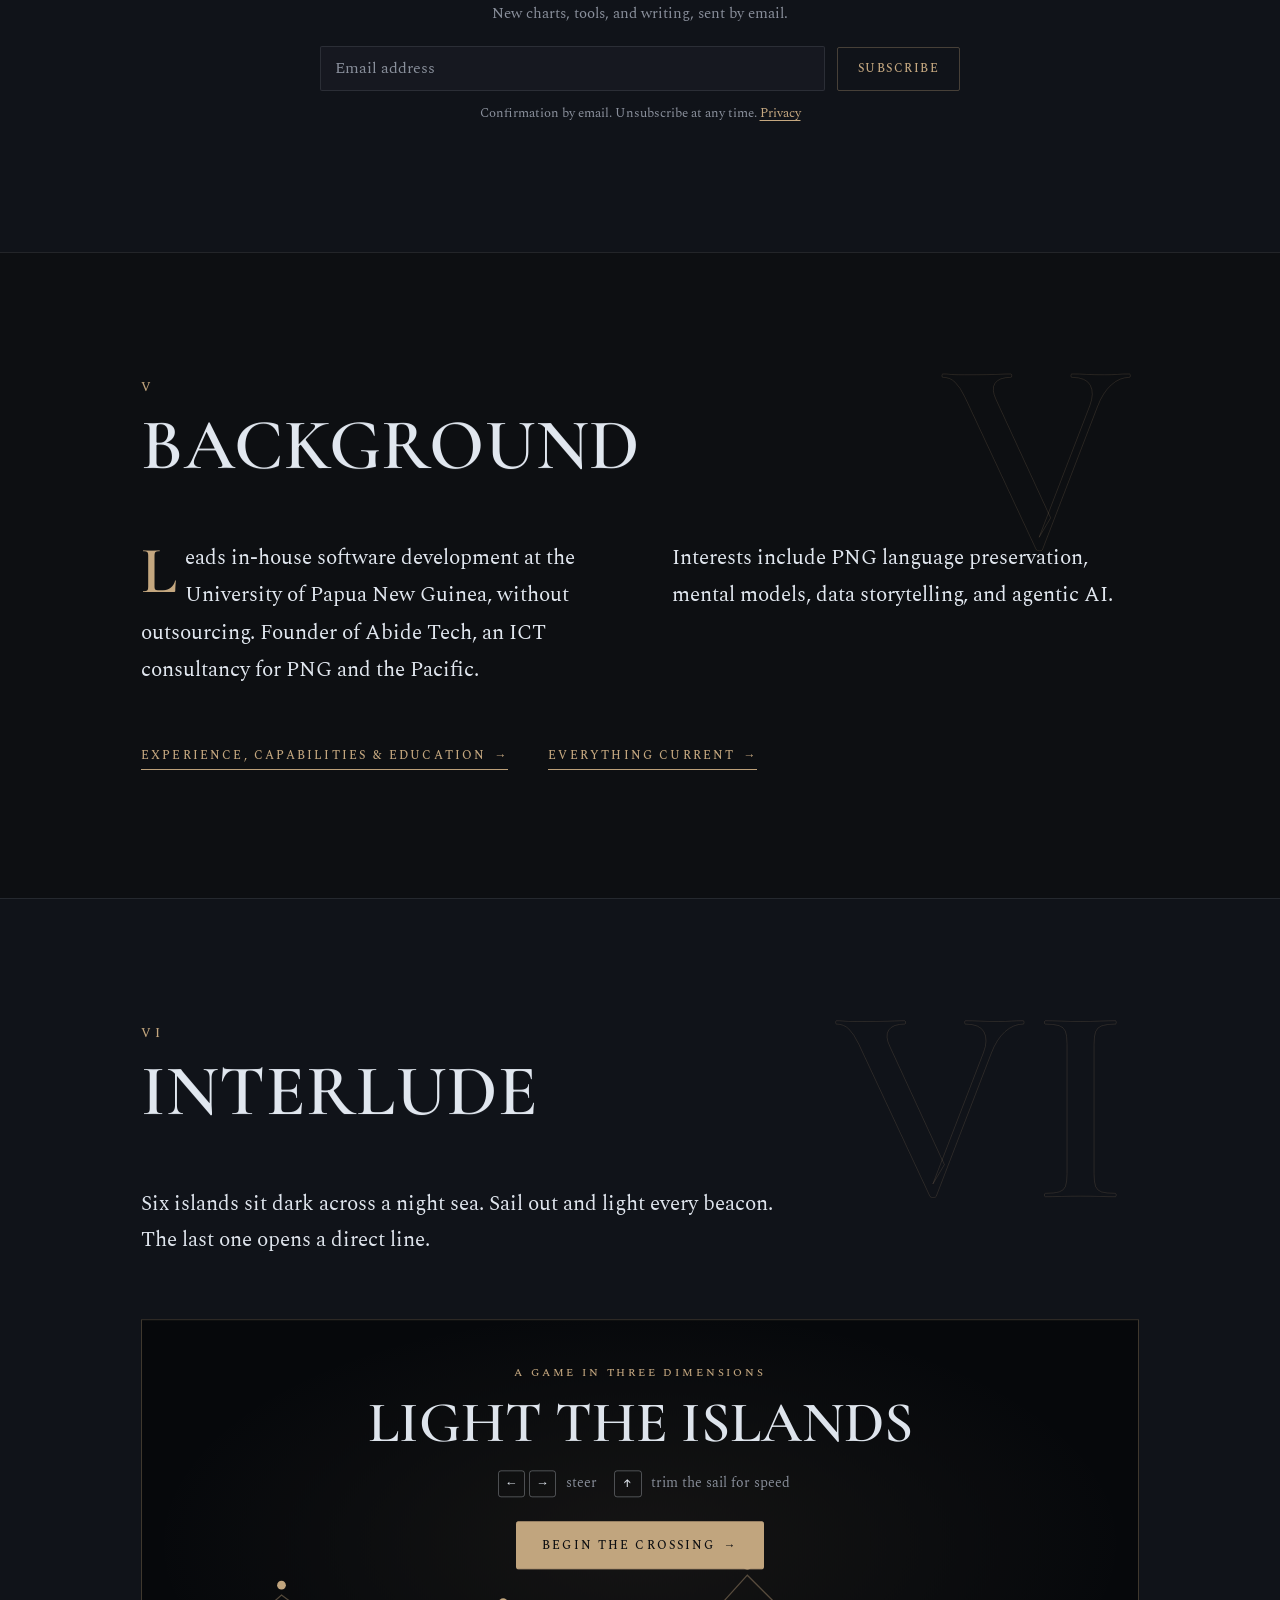
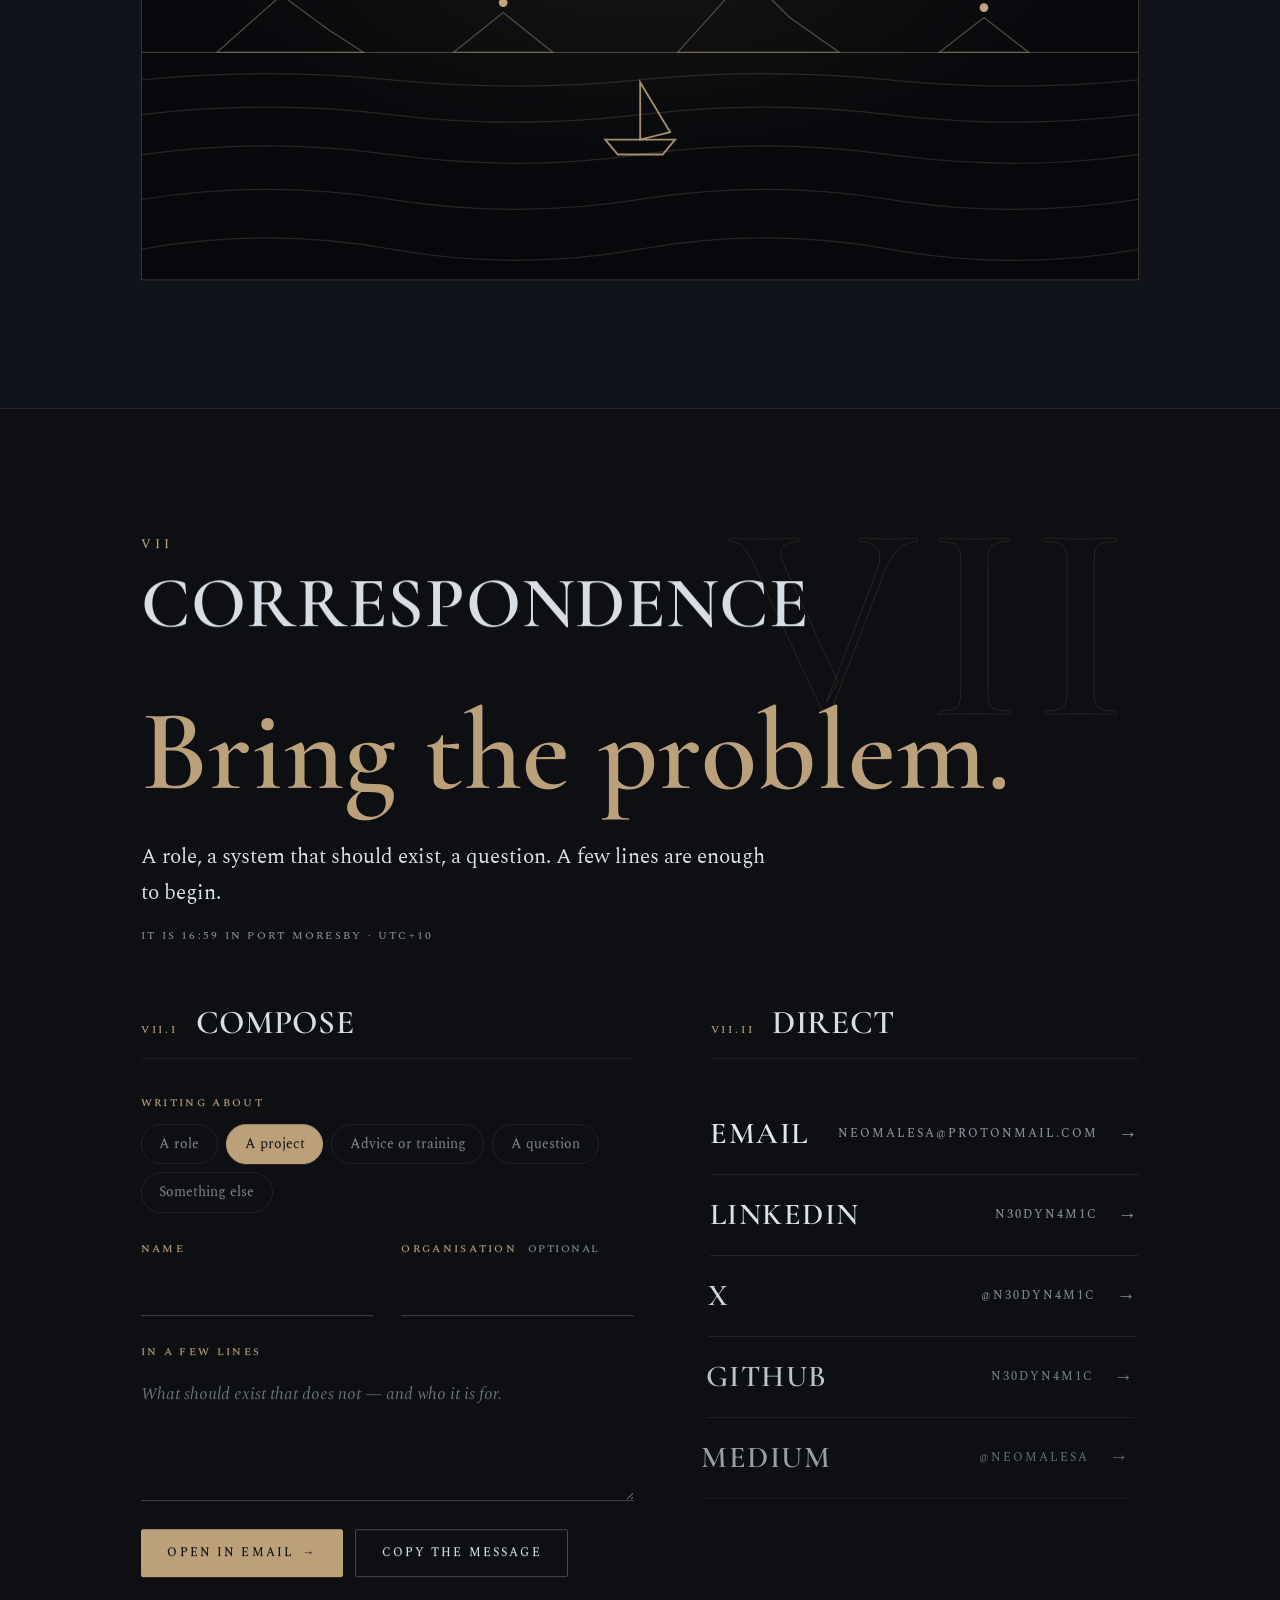
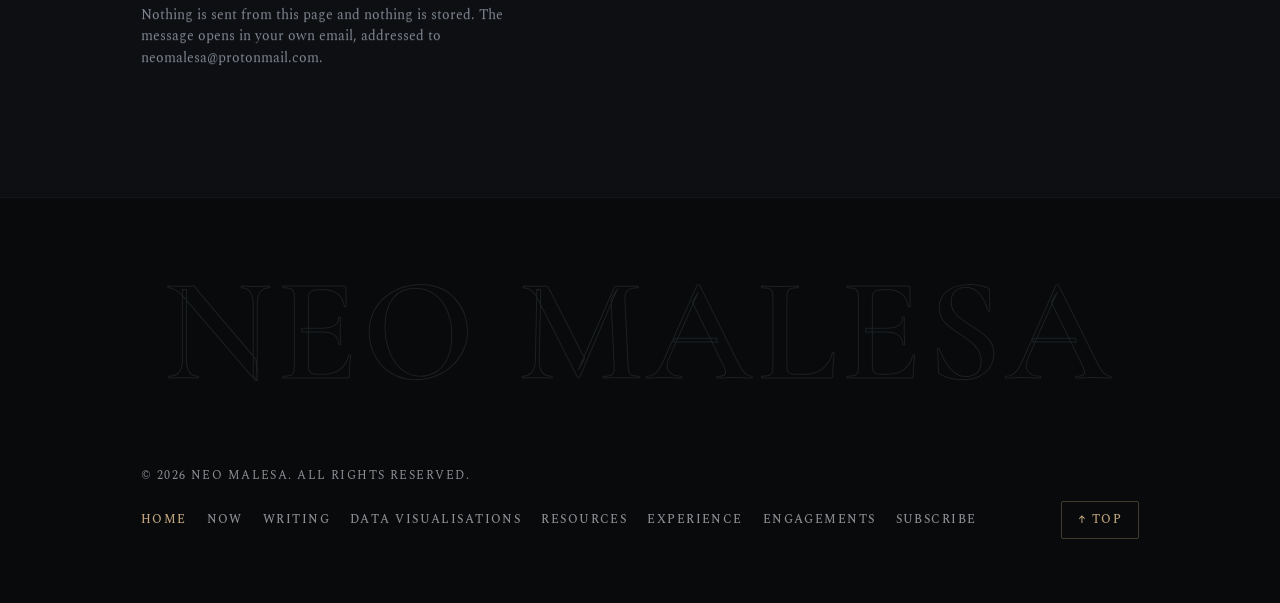
==== commit 902a74de: "Tighten site copy; sync Now page from profile README weekly - Cut repeated phrases (audience list, s" ====
--- a/index.html
+++ b/index.html
@@ -256,7 +256,7 @@
       <div class="section__inner">
         <p class="thesis__label" data-gsap-reveal>The conviction</p>
         <p class="thesis__text" data-scrub>
-          Papua New Guinea can build its own systems. Written here, by its own developers — fitted to the institution, leaner to run, and owned by the people who depend on them.
+          Papua New Guinea can build its own systems — fitted to the institution, leaner to run, and owned by the people who depend on them.
         </p>
         <p class="thesis__sign" data-gsap-reveal>That is the work.</p>
         <dl class="stats" data-gsap-stagger>
@@ -287,7 +287,7 @@
           Start Here
         </h2>
         <p class="section__lead" data-gsap-reveal>
-          Three kinds of reader arrive at this page. Choose the one that fits — the page answers accordingly.
+          Choose what brings you here.
         </p>
         <div class="paths" data-gsap-reveal>
           <div class="paths__tabs" role="tablist" aria-label="Reason for visiting">
@@ -307,9 +307,9 @@
               <h3 class="paths__title">A team lead who still writes the code.</h3>
               <ul class="paths__points" role="list">
                 <li>Team Leader, Online Services at the University of Papua New Guinea — tutor, then analyst programmer, then team lead.</li>
-                <li>Full-stack systems, enterprise databases, applied AI, and automation — built in-house, to the institution's exact requirements.</li>
+                <li>Full-stack systems, enterprise databases, applied AI, and automation, built in-house.</li>
                 <li>MSc in ICT Convergence, Handong Global University, South Korea. BSc in Mathematics, Statistics and Computer Science, UPNG.</li>
-                <li>Works in public: open code, eleven free tools, years of published writing.</li>
+                <li>Works in public: open code, free tools, published writing.</li>
               </ul>
               <div class="paths__actions">
                 <a class="btn btn--primary" href="#connect" data-intent="role" data-magnetic>Discuss a role <span aria-hidden="true">→</span></a>
@@ -320,9 +320,9 @@
               <p class="paths__kicker">For businesses, organisations, and institutions</p>
               <h3 class="paths__title">A system that should exist, and does not yet.</h3>
               <ul class="paths__points" role="list">
-                <li>Custom software, infrastructure, applied AI, advisory, and training — delivered through Abide Tech, across PNG and the Pacific.</li>
-                <li>Built to the organisation's exact requirements. Nothing off the shelf, nothing generic.</li>
-                <li>In build now: the UPNG website on Django and Wagtail; a Moodle and student information system for Klower&rsquo;s Axiological Institute.</li>
+                <li>Delivered through Abide Tech, across PNG and the Pacific.</li>
+                <li>Built to specification. Nothing off the shelf.</li>
+                <li>In build: a Moodle and student information system for Klower&rsquo;s Axiological Institute.</li>
               </ul>
               <div class="paths__actions">
                 <a class="btn btn--primary" href="#connect" data-intent="project" data-magnetic>Describe the project <span aria-hidden="true">→</span></a>
@@ -333,9 +333,9 @@
               <p class="paths__kicker">For students, developers, researchers, and the curious</p>
               <h3 class="paths__title">Take what is useful. Ask about what is not here.</h3>
               <ul class="paths__points" role="list">
-                <li>Eleven tools, free — AI thinking tools, a GPA calculator, a gold trading bot, a 360° photo app.</li>
-                <li>Essays and data stories on Papua New Guinea — its climate, politics, history, and technology.</li>
-                <li>Questions, corrections, and collaborations are welcome.</li>
+                <li>Free tools: AI thinking tools, a GPA calculator, a gold trading bot, a 360° photo app.</li>
+                <li>Essays and data stories on Papua New Guinea.</li>
+                <li>Questions, corrections, and collaborations welcome.</li>
               </ul>
               <div class="paths__actions">
                 <a class="btn btn--primary" href="#connect" data-intent="question" data-magnetic>Ask a question <span aria-hidden="true">→</span></a>
@@ -429,7 +429,7 @@
           <h3 class="subsection__heading" data-gsap-reveal>
             <span class="subsection__index" aria-hidden="true">II.ii</span>
             Systems
-            <span class="subsection__note">Built locally, to exact requirements</span>
+            <span class="subsection__note">Built locally</span>
           </h3>
           <ul class="cards" role="list" data-gsap-stagger>
             <li class="card">
@@ -438,7 +438,7 @@
                 <span class="card__body">
                   <span class="card__meta">In service &middot; Present</span>
                   <span class="card__title">University of Papua New Guinea</span>
-                  <span class="card__desc">In-house web and software development for the national university. In build now: the UPNG website on Django and Wagtail.</span>
+                  <span class="card__desc">In-house web and software development for the national university. In build: the UPNG website on Django and Wagtail.</span>
                   <span class="card__go">Read the record <span aria-hidden="true">→</span></span>
                 </span>
               </a>
@@ -460,7 +460,7 @@
                 <span class="card__body">
                   <span class="card__meta">Co-founded &middot; 2017</span>
                   <span class="card__title">Eternal Realm Software</span>
-                  <span class="card__desc">Conversational AI on Facebook Messenger, when chatbots were still a concept most PNG clients could not place. Too early to market. The technology is now mainstream.</span>
+                  <span class="card__desc">Conversational AI on Facebook Messenger, years before chatbots went mainstream.</span>
                   <span class="card__go">Read the record <span aria-hidden="true">→</span></span>
                 </span>
               </a>
@@ -539,8 +539,7 @@
           Engagements
         </h2>
         <p class="section__lead" data-gsap-reveal>
-          Software, infrastructure, applied AI, advisory, and training — for businesses,
-          organisations, and institutions across PNG and the Pacific. Not limited to ICT.
+          For businesses and institutions across PNG and the Pacific. Not limited to ICT.
         </p>
         <!-- III.i — Areas -->
         <div class="subsection">
@@ -552,27 +551,27 @@
             <li class="areas__item">
               <span class="areas__num" aria-hidden="true">01</span>
               <h4 class="areas__title">Custom Software Development</h4>
-              <p class="areas__desc">Bespoke software, information systems, and web platforms built precisely to client requirements.</p>
+              <p class="areas__desc">Software, information systems, and web platforms, built to specification.</p>
             </li>
             <li class="areas__item">
               <span class="areas__num" aria-hidden="true">02</span>
               <h4 class="areas__title">Technology Infrastructure</h4>
-              <p class="areas__desc">Web, cloud, and database architecture for businesses, organisations, and institutions.</p>
+              <p class="areas__desc">Web, cloud, and database architecture.</p>
             </li>
             <li class="areas__item">
               <span class="areas__num" aria-hidden="true">03</span>
               <h4 class="areas__title">Applied AI and Automation</h4>
-              <p class="areas__desc">AI tool development, workflow automation, and LLM integration for business and institutional use.</p>
+              <p class="areas__desc">AI tools, workflow automation, and LLM integration.</p>
             </li>
             <li class="areas__item">
               <span class="areas__num" aria-hidden="true">04</span>
               <h4 class="areas__title">Technology Advisory</h4>
-              <p class="areas__desc">Emerging technologies relevant to the PNG and Pacific market — adoption, transition, and future-proofing.</p>
+              <p class="areas__desc">Which new technologies fit the PNG market, and how to adopt them.</p>
             </li>
             <li class="areas__item">
               <span class="areas__num" aria-hidden="true">05</span>
               <h4 class="areas__title">Technology Training</h4>
-              <p class="areas__desc">Training for technical and executive teams on modern infrastructure, AI tools, and operational practice.</p>
+              <p class="areas__desc">For technical and executive teams: infrastructure, AI tools, and operations.</p>
             </li>
             <li class="areas__item areas__item--open">
               <span class="areas__num" aria-hidden="true">+</span>
@@ -621,8 +620,7 @@
         </h2>
         <div class="writing__intro" data-gsap-reveal>
           <p class="writing__lead">
-            Technical writing, data visualisation, and cultural essays on Papua New
-            Guinea and technology. Published on Medium since 2018 — the latest three below.
+            Essays, data stories, and technical guides on Papua New Guinea and technology. The latest three, from Medium.
           </p>
         </div>
         <ul class="writing__list" id="writing-list" data-limit="3" data-gsap-reveal role="list"></ul>
@@ -655,89 +653,11 @@
         </h2>
         <div class="about__body">
           <p data-gsap-reveal>
-            Leads in-house software development at the University of Papua New Guinea — building institutional systems locally, by Papua New Guinean developers, without outsourcing. Founder of Abide Tech, an ICT consultancy taking the same conviction to organisations across PNG and the Pacific.
+            Leads in-house software development at the University of Papua New Guinea, without outsourcing. Founder of Abide Tech, an ICT consultancy for PNG and the Pacific.
           </p>
           <p data-gsap-reveal>
-            Curious across many domains — PNG language preservation, mental models, multiple intelligence theory, 360 photography, data visualisation and storytelling, Ichimoku trading, agentic AI, and bleeding-edge technology.
+            Interests include PNG language preservation, mental models, data storytelling, and agentic AI.
           </p>
-        </div>
-        <div class="background__grid">
-          <!-- V.i — Record -->
-          <div class="subsection subsection--record">
-            <h3 class="subsection__heading" data-gsap-reveal>
-              <span class="subsection__index" aria-hidden="true">V.i</span>
-              Record
-            </h3>
-            <ol class="timeline" role="list">
-              <li class="timeline__item" data-gsap-reveal>
-                <p class="timeline__when">Present</p>
-                <h4 class="timeline__org">University of Papua New Guinea</h4>
-                <p class="timeline__role">Team Leader, Online Services &middot; ICT Division</p>
-                <p class="timeline__desc">In-house web and software development for the national university — systems built locally, to UPNG's exact requirements.</p>
-              </li>
-              <li class="timeline__item" data-gsap-reveal>
-                <p class="timeline__when">Est. 2026</p>
-                <h4 class="timeline__org">Abide Tech</h4>
-                <p class="timeline__role">Founder</p>
-                <p class="timeline__desc">Independent ICT consultancy for businesses, organisations, and institutions across PNG and the Pacific.</p>
-              </li>
-              <li class="timeline__item" data-gsap-reveal>
-                <p class="timeline__when">2017</p>
-                <h4 class="timeline__org">Eternal Realm Software</h4>
-                <p class="timeline__role">Co-founder</p>
-                <p class="timeline__desc">Conversational AI products on Facebook Messenger, ahead of the market.</p>
-              </li>
-            </ol>
-          </div>
-          <div class="background__side">
-            <!-- V.ii — Capabilities -->
-            <div class="subsection">
-              <h3 class="subsection__heading" data-gsap-reveal>
-                <span class="subsection__index" aria-hidden="true">V.ii</span>
-                Capabilities
-              </h3>
-              <ul class="chips" role="list" data-gsap-stagger>
-                <li>Full-Stack Web Development</li>
-                <li>Custom Information Systems</li>
-                <li>Custom App Development</li>
-                <li>Enterprise Database Engineering</li>
-                <li>Applied AI Systems</li>
-                <li>Workflow Automation &amp; Scripting</li>
-                <li>Algorithmic Trading Systems</li>
-                <li>Ichimoku Trading Analysis</li>
-                <li>Institutional Technology Strategy</li>
-              </ul>
-            </div>
-            <!-- V.iii — Education -->
-            <div class="subsection">
-              <h3 class="subsection__heading" data-gsap-reveal>
-                <span class="subsection__index" aria-hidden="true">V.iii</span>
-                Education
-              </h3>
-              <ul class="credentials__list" role="list" data-gsap-stagger>
-                <li>
-                  <span class="credential__degree">MSc in ICT Convergence</span>
-                  <span class="credential__institution">Handong Global University &middot; Pohang, South Korea</span>
-                </li>
-                <li>
-                  <span class="credential__degree">BSc in Mathematics, Statistics &amp; Computer Science</span>
-                  <span class="credential__institution">University of Papua New Guinea</span>
-                </li>
-              </ul>
-            </div>
-            <!-- V.iv — Now -->
-            <div class="subsection">
-              <h3 class="subsection__heading" data-gsap-reveal>
-                <span class="subsection__index" aria-hidden="true">V.iv</span>
-                Now
-              </h3>
-              <ul class="nowlist" role="list" data-gsap-stagger>
-                <li>UPNG website update in Django and Wagtail</li>
-                <li>Klower&rsquo;s Axiological Institute Moodle and SIS</li>
-                <li>360 Photo Sphere Android app</li>
-              </ul>
-            </div>
-          </div>
         </div>
         <div class="section__more section__more--pair" data-gsap-reveal>
           <a href="experience/" class="textlink" aria-label="View full experience, capabilities and education">Experience, capabilities &amp; education <span aria-hidden="true">→</span></a>
@@ -753,7 +673,7 @@
           Interlude
         </h2>
         <p class="section__lead" data-gsap-reveal>
-          Six islands sit dark across a night sea. Sail out, light every beacon, and bring the network online. Each light tells part of the record — and the last one opens a direct line.
+          Six islands sit dark across a night sea. Sail out and light every beacon. The last one opens a direct line.
         </p>
         <div class="game" id="game" data-state="idle" data-gsap-reveal>
           <canvas class="game__canvas" id="game-canvas" aria-label="Light the Islands — a sailing game. Steer with the arrow keys."></canvas>
--- a/css/style.css
+++ b/css/style.css
@@ -1204,6 +1204,13 @@
   background: var(--color-accent);
 }
 
+.now__when {
+  margin-left: 0.5em;
+  font-size: 0.8em;
+  color: var(--color-ink-muted);
+  white-space: nowrap;
+}
+
 
 /* ============================================================
    RESPONSIVE — 320px floor, every section
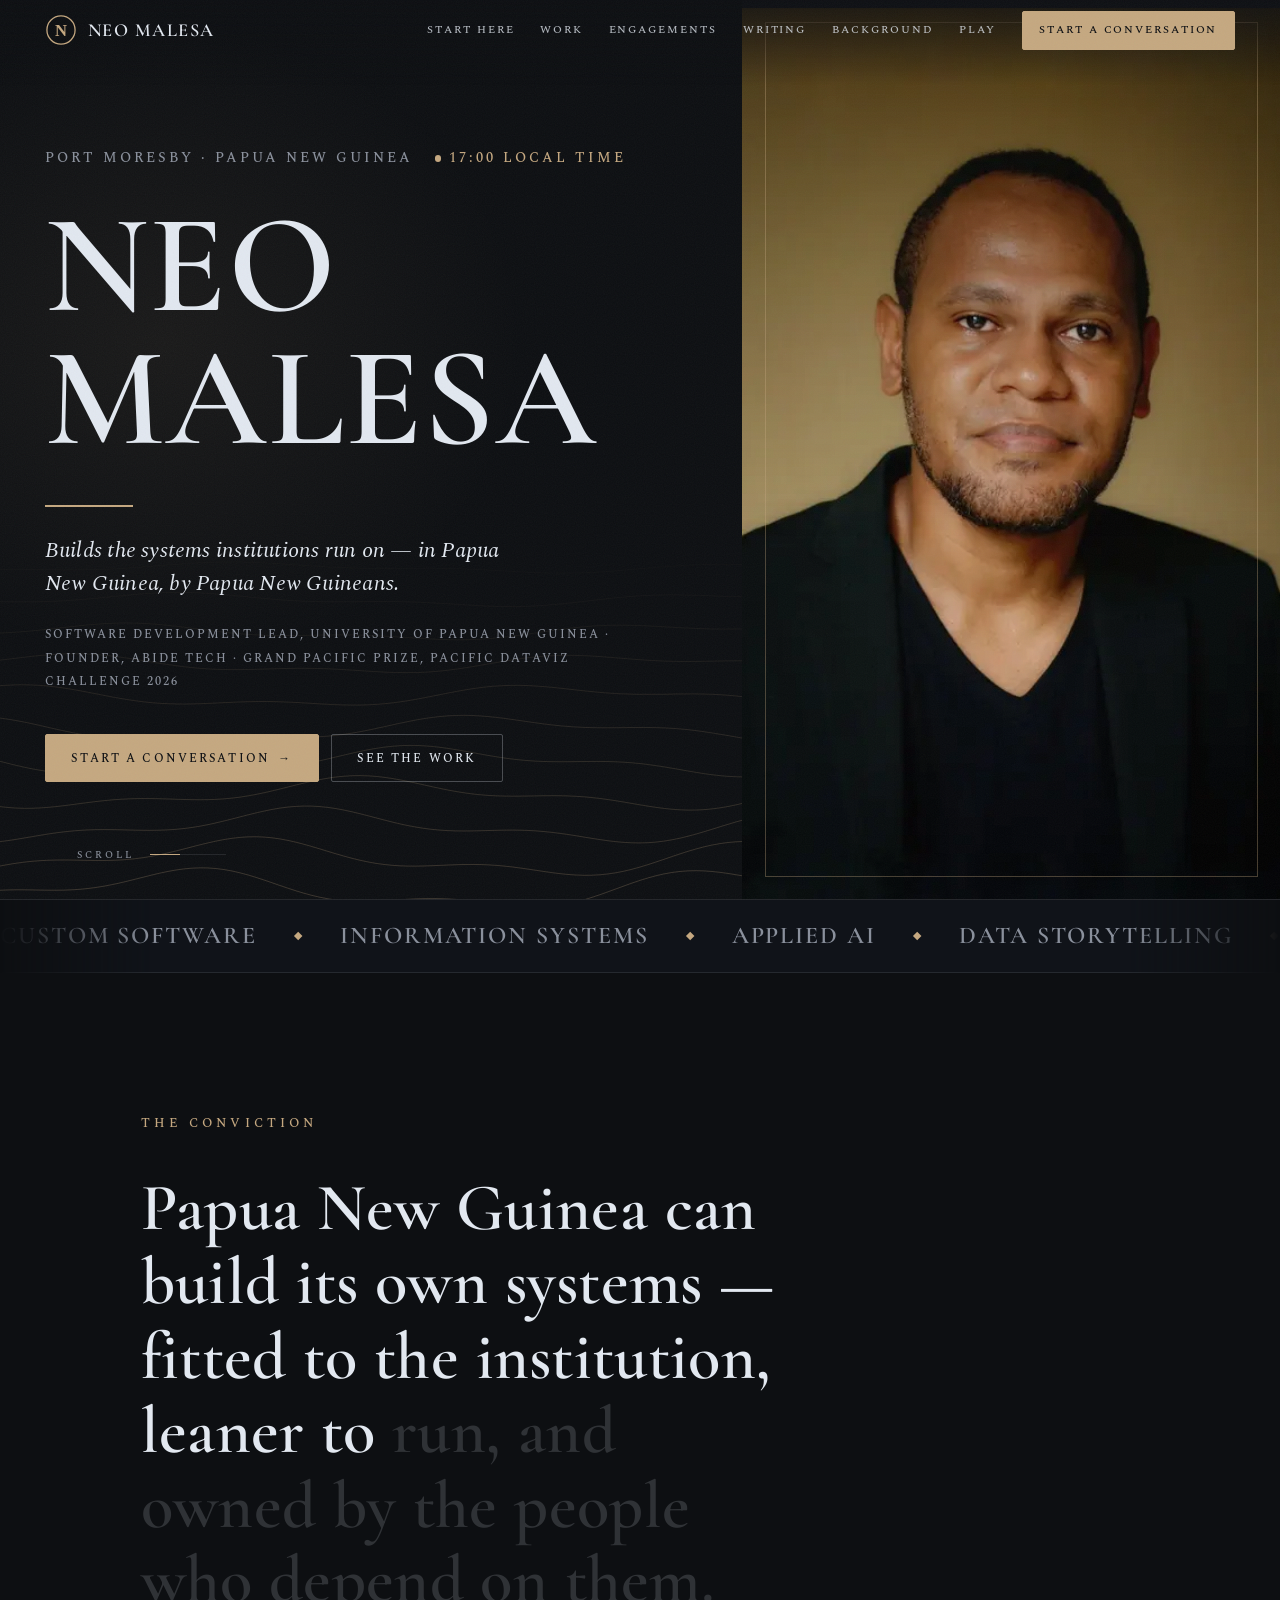
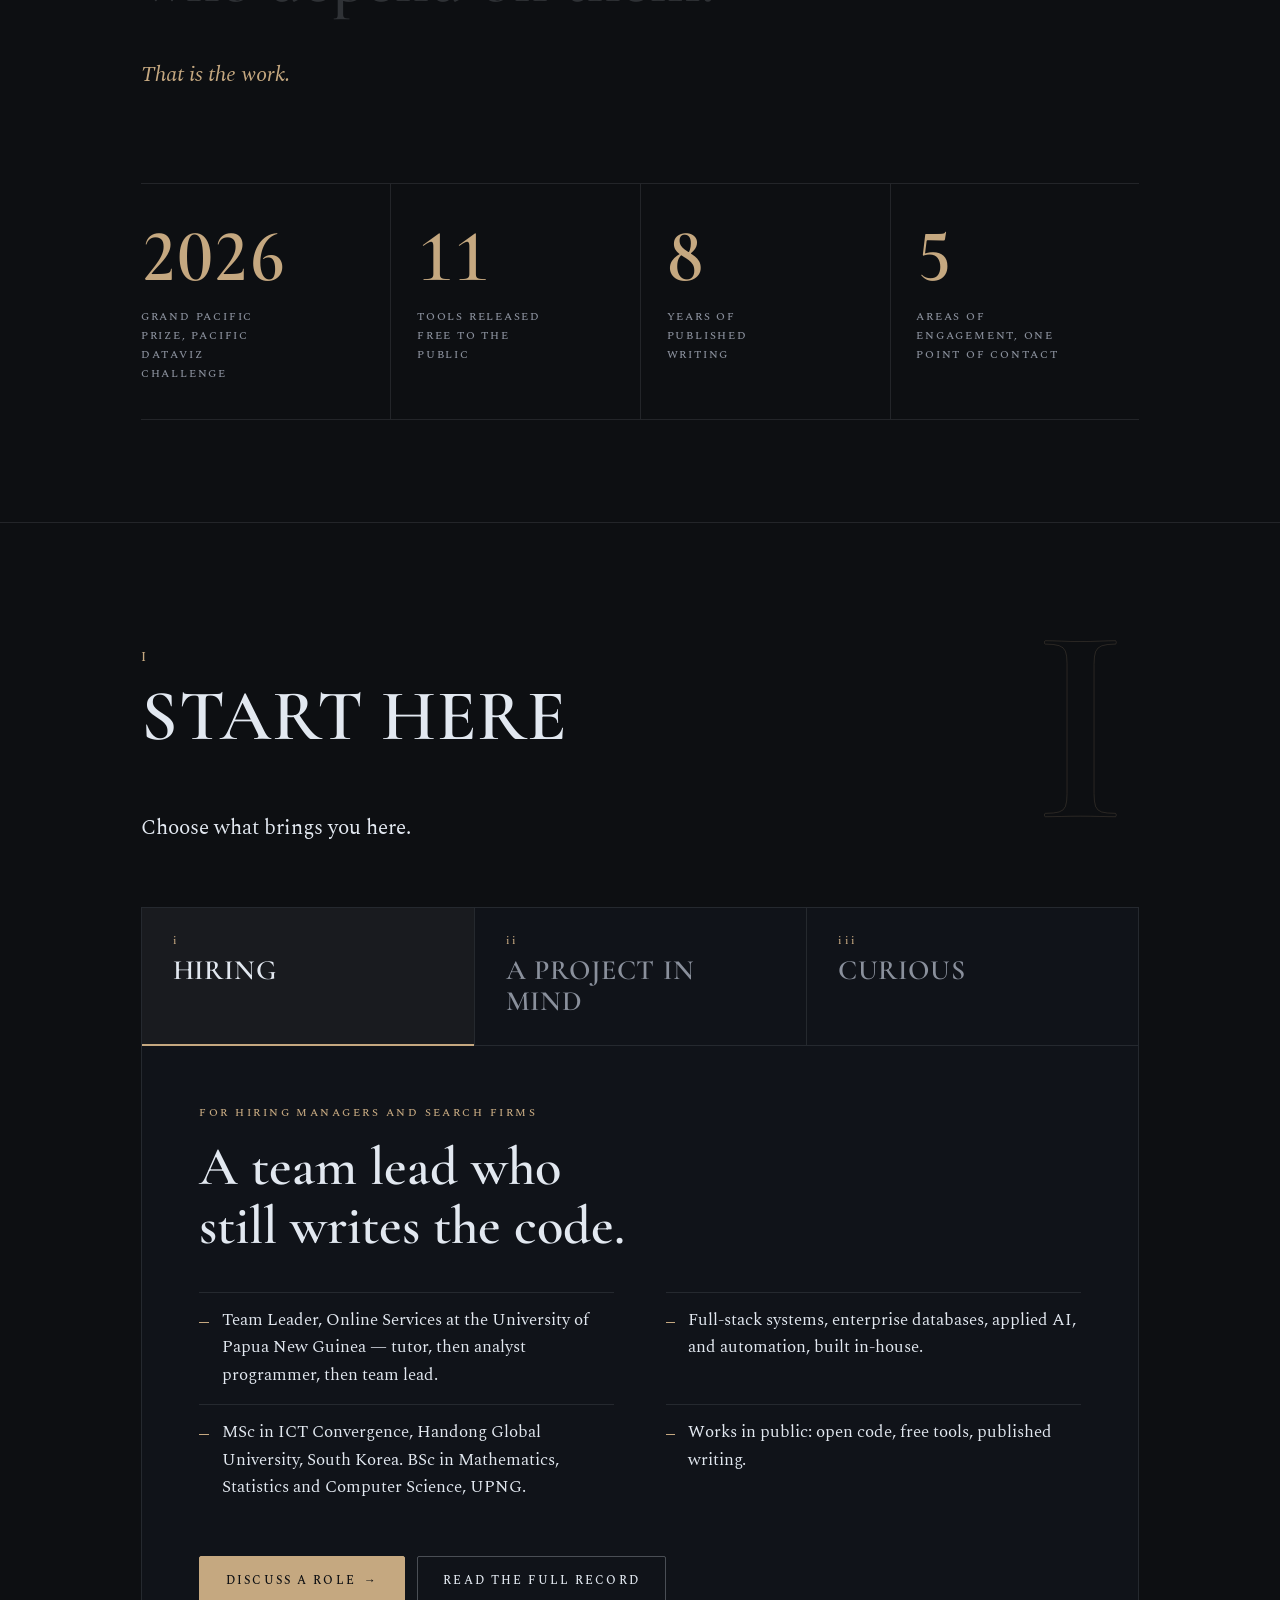
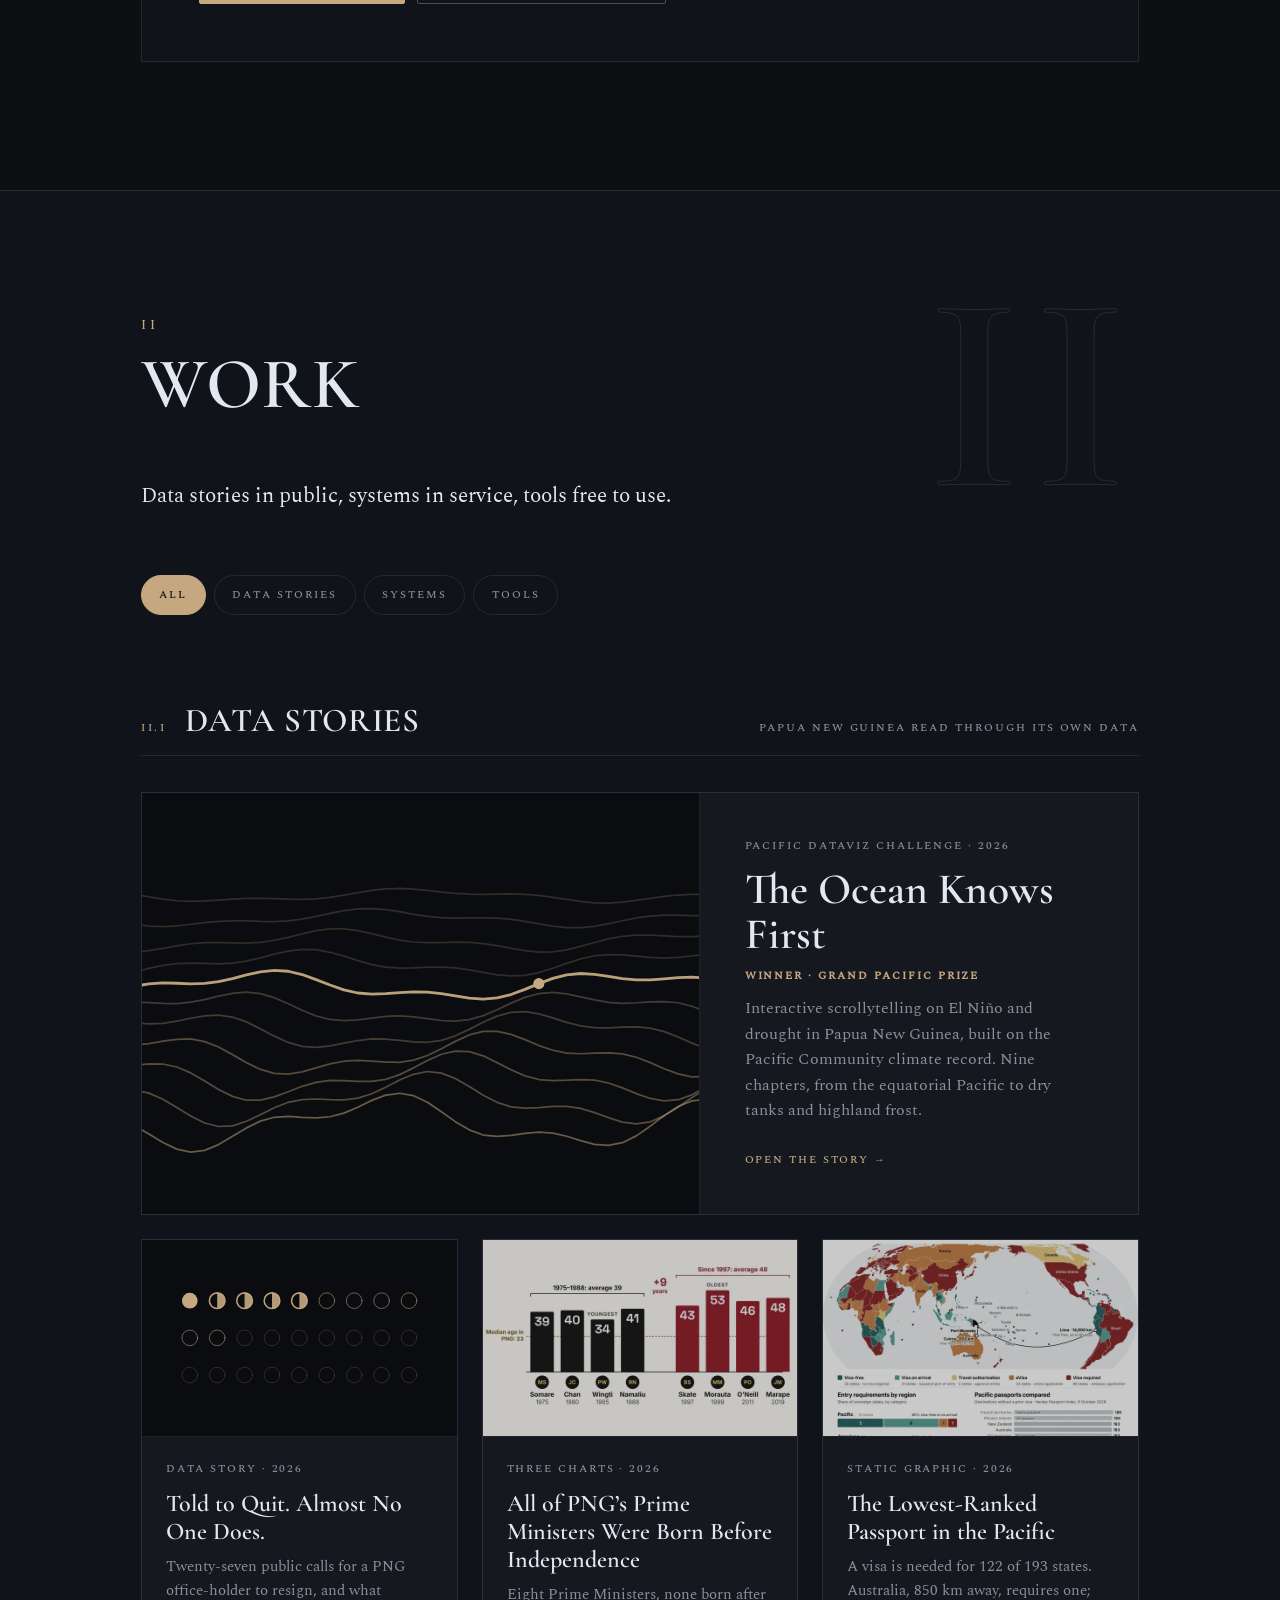
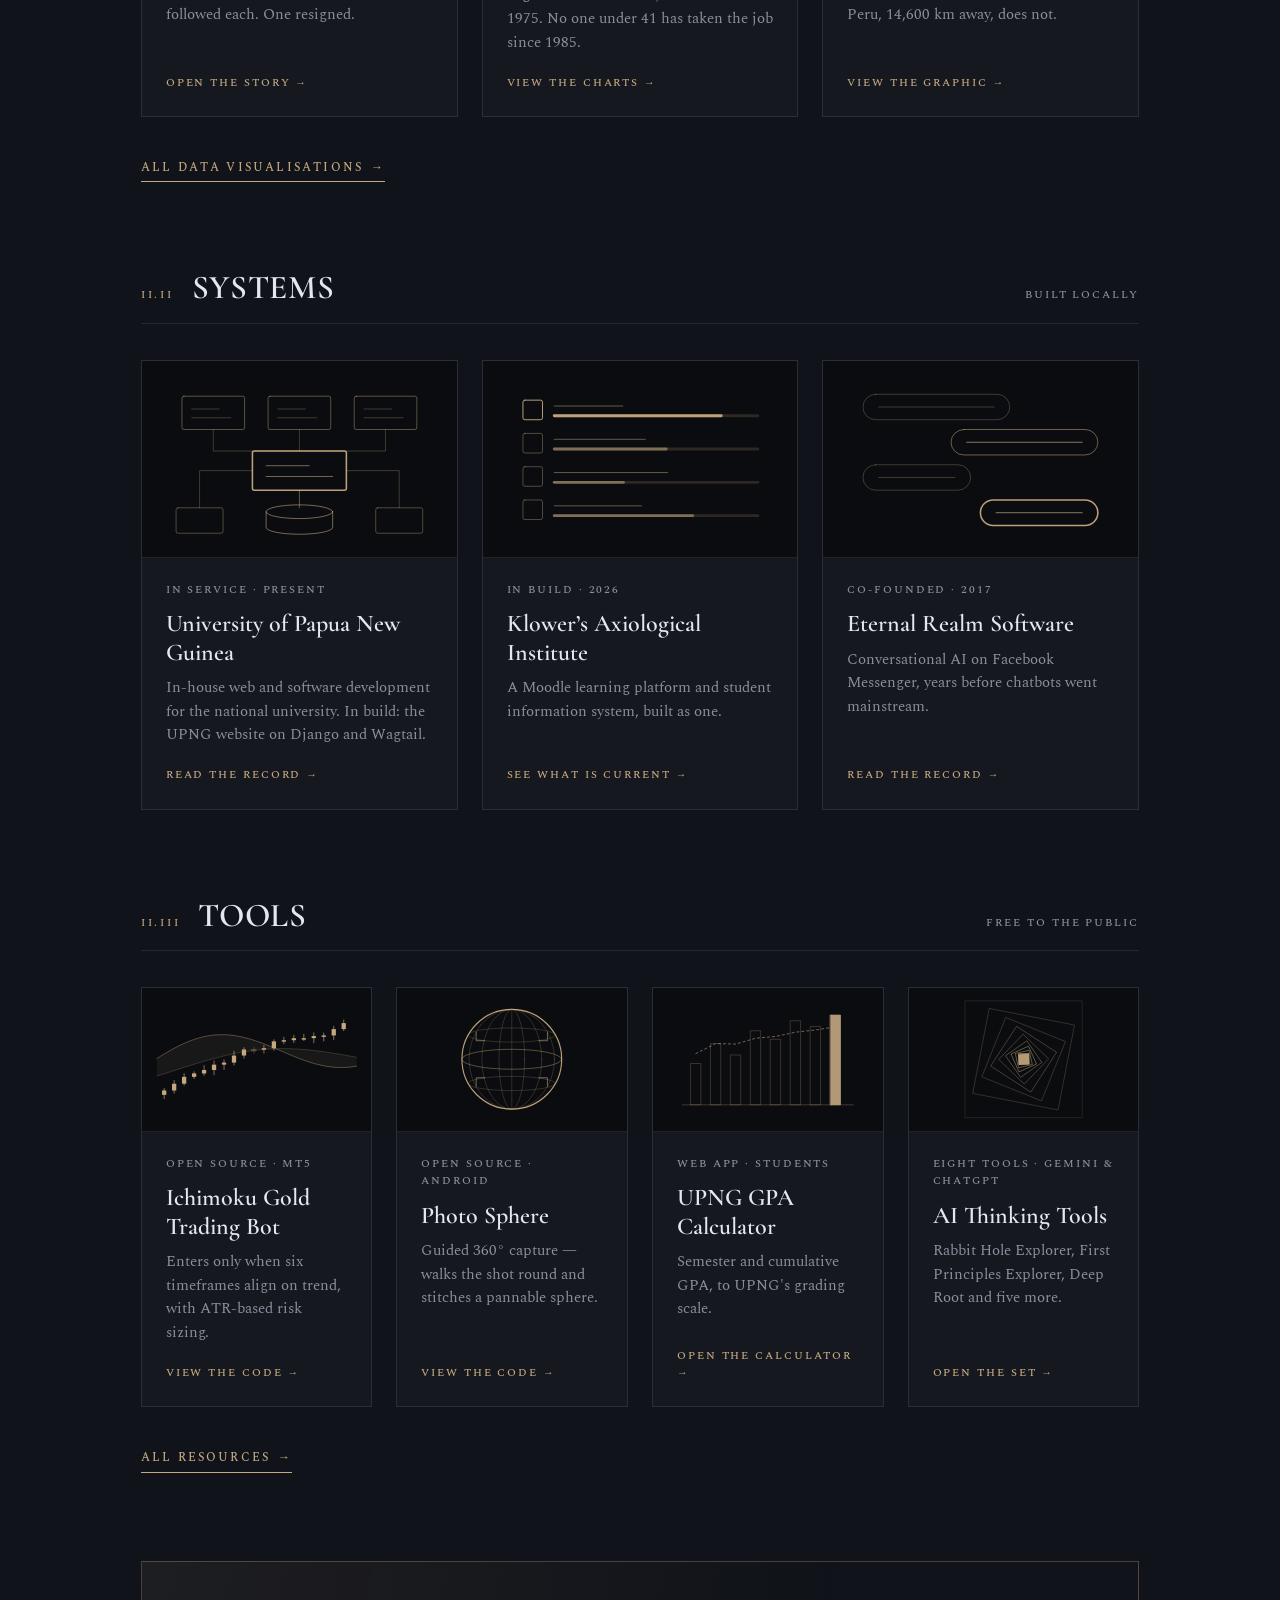
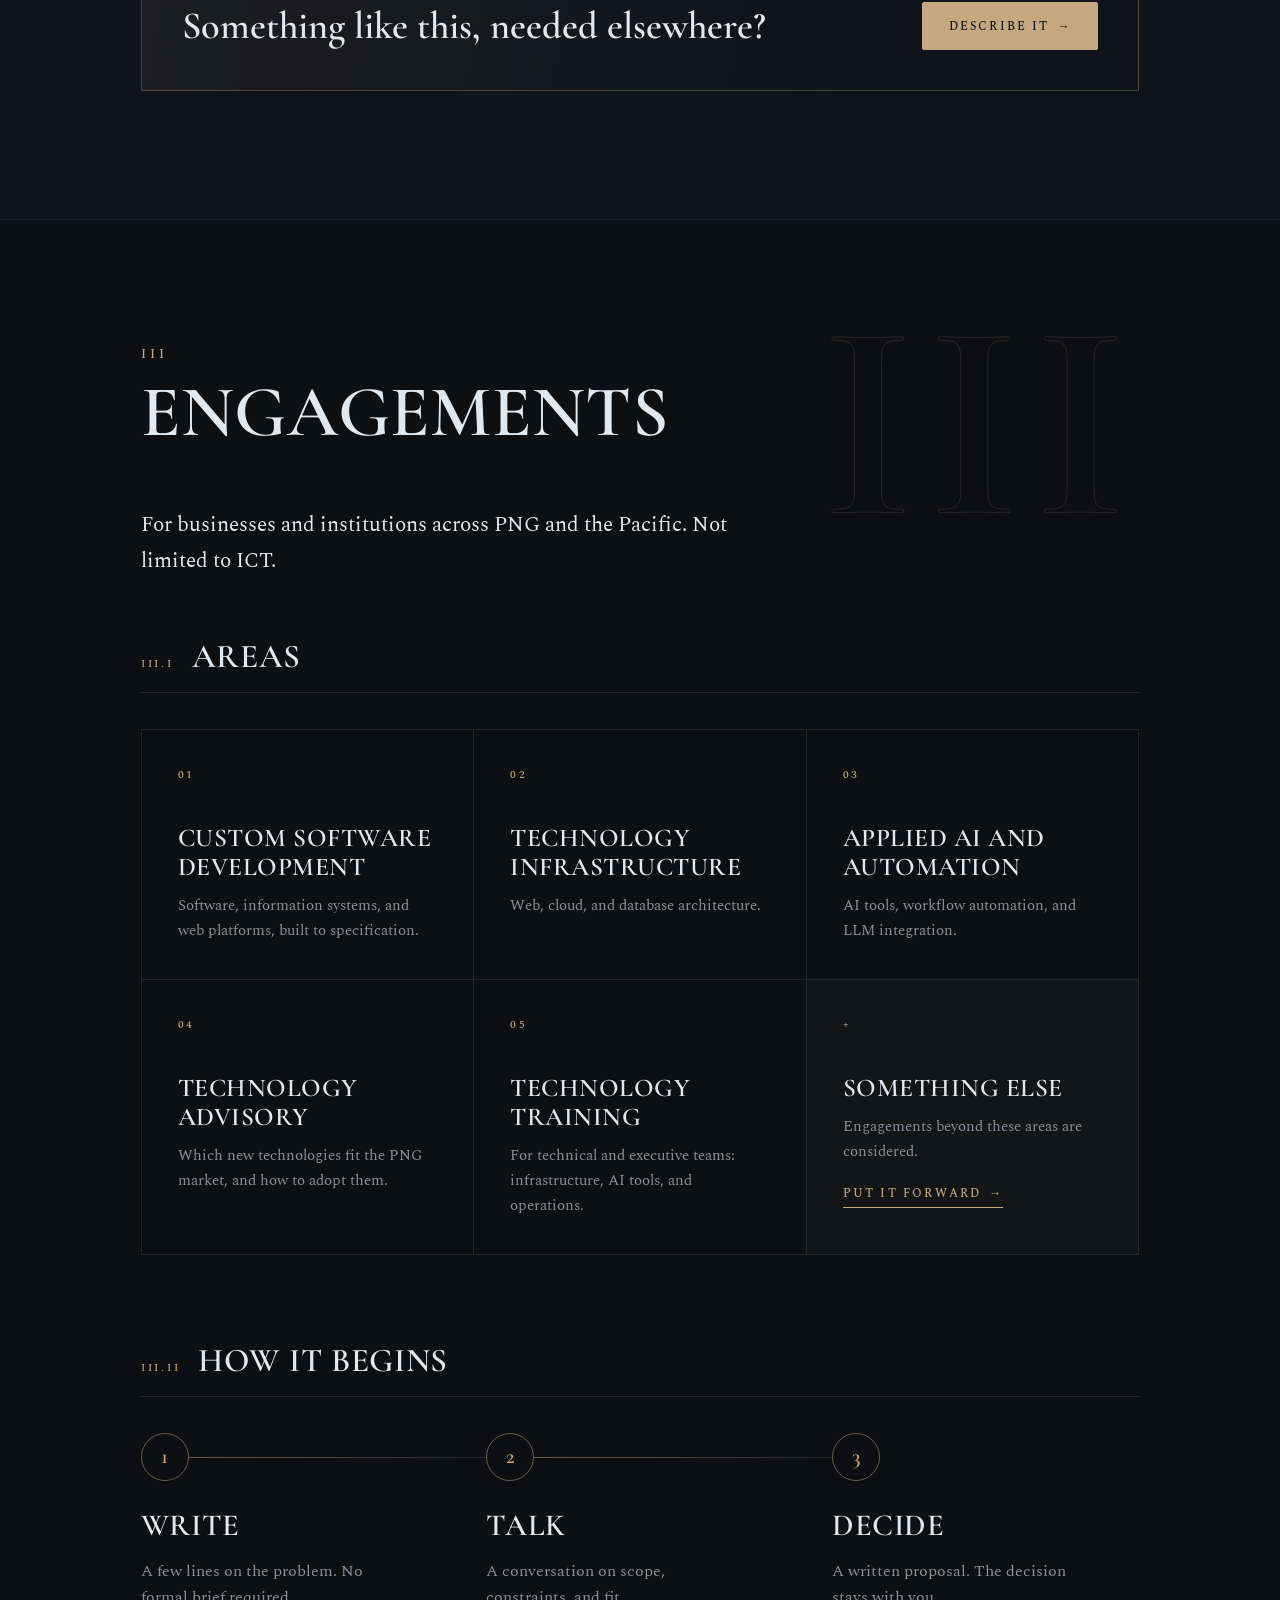
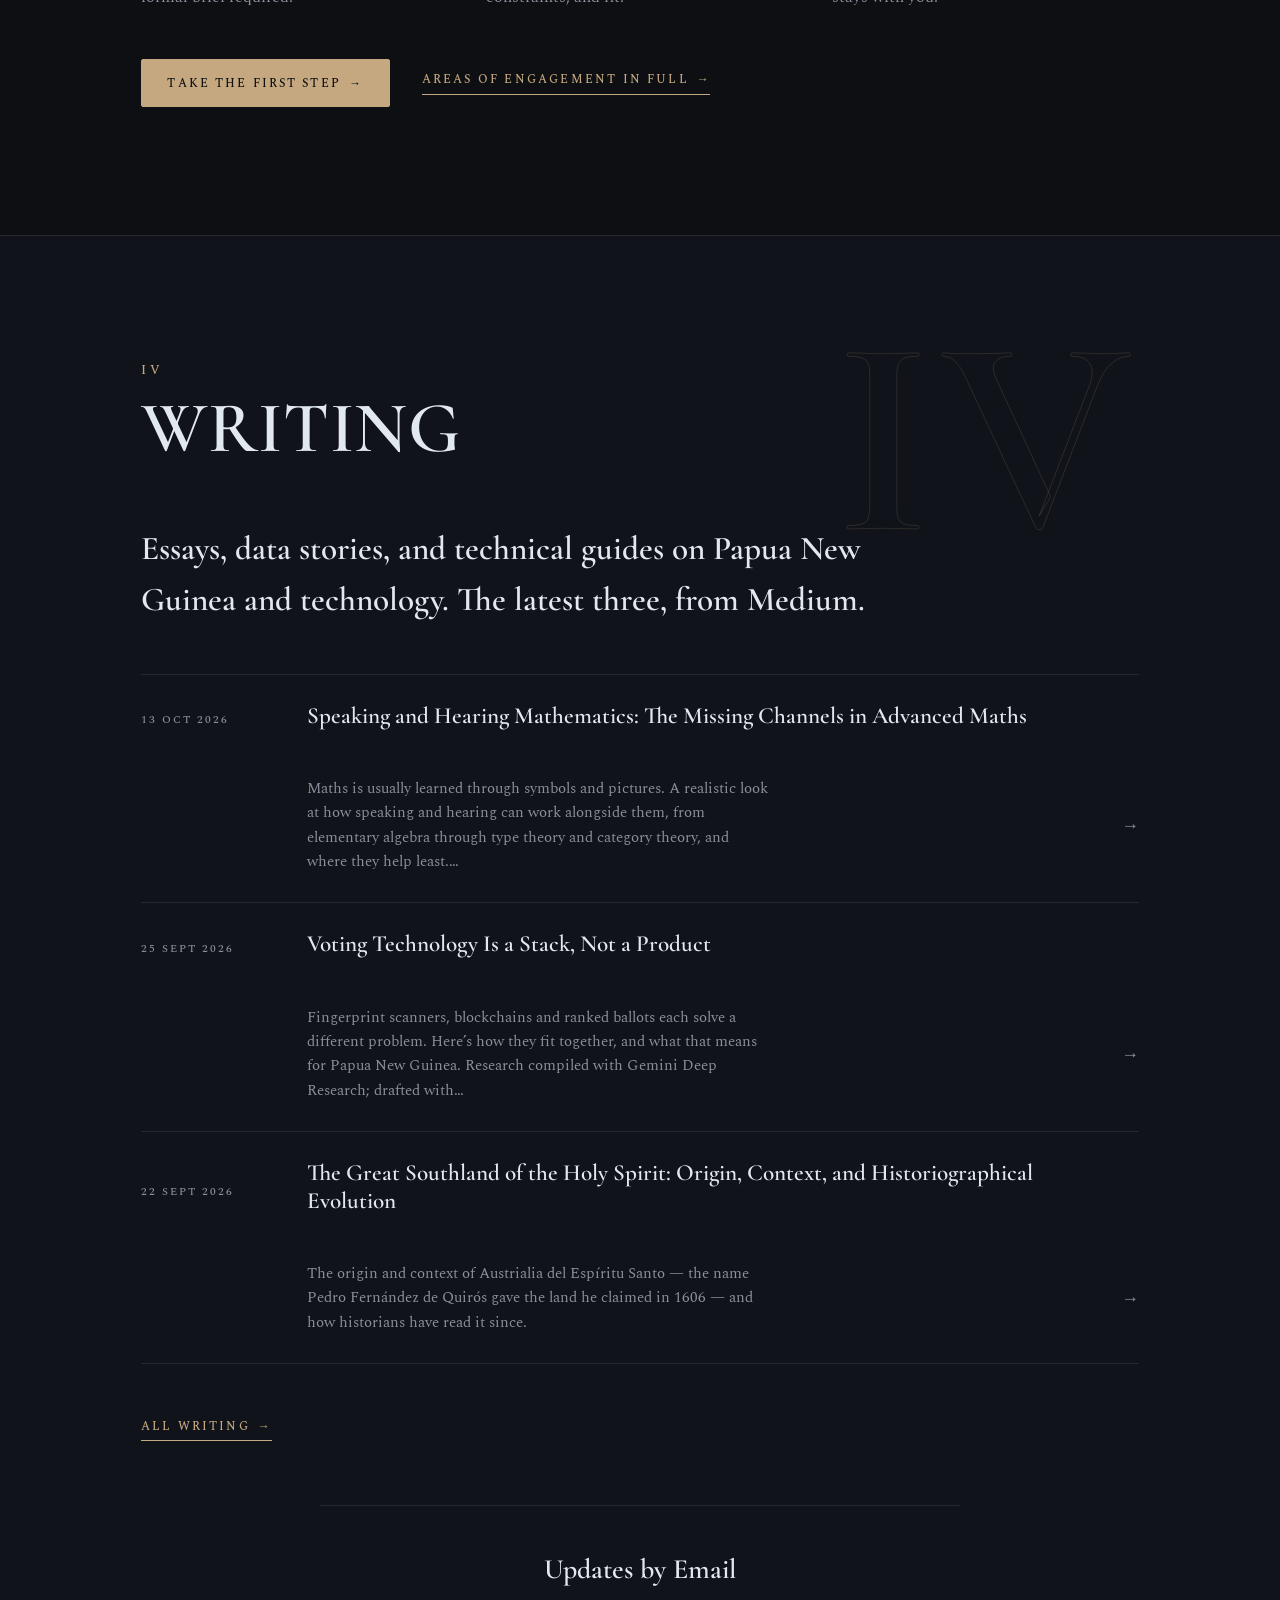
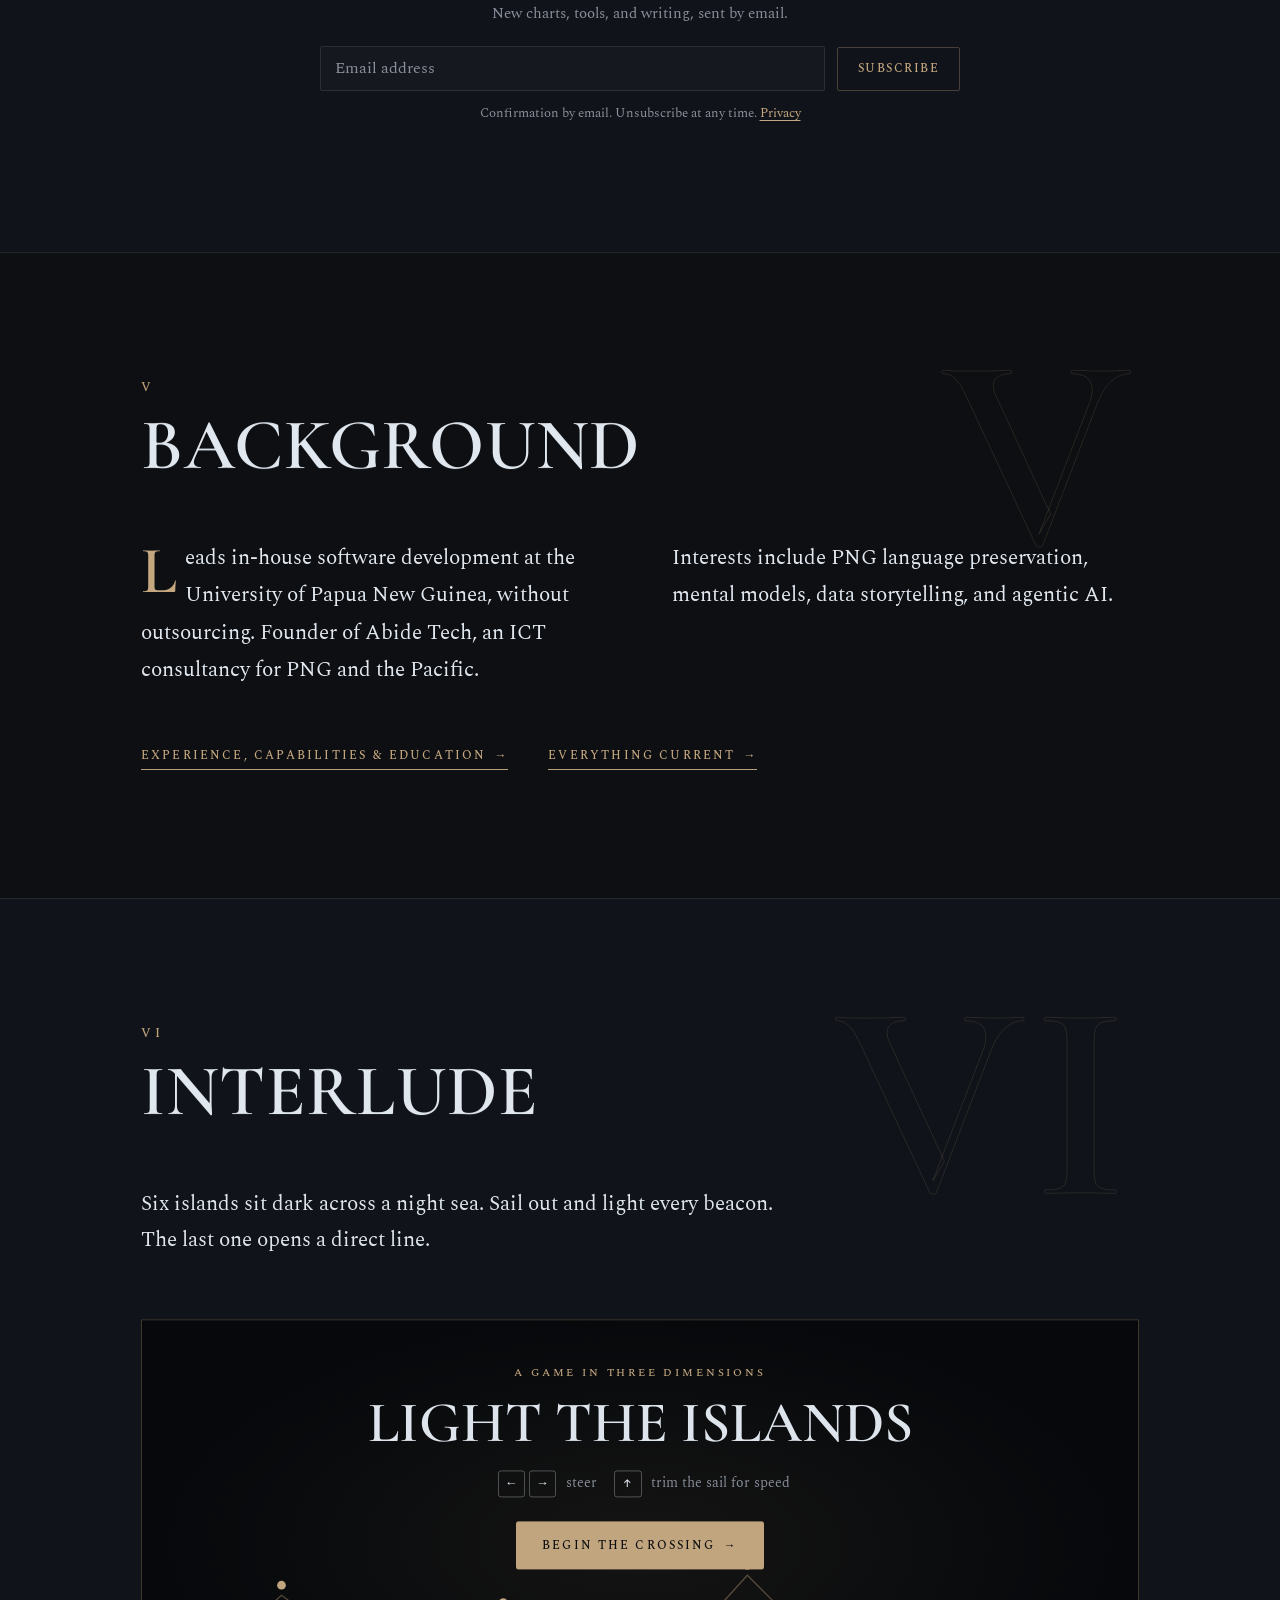
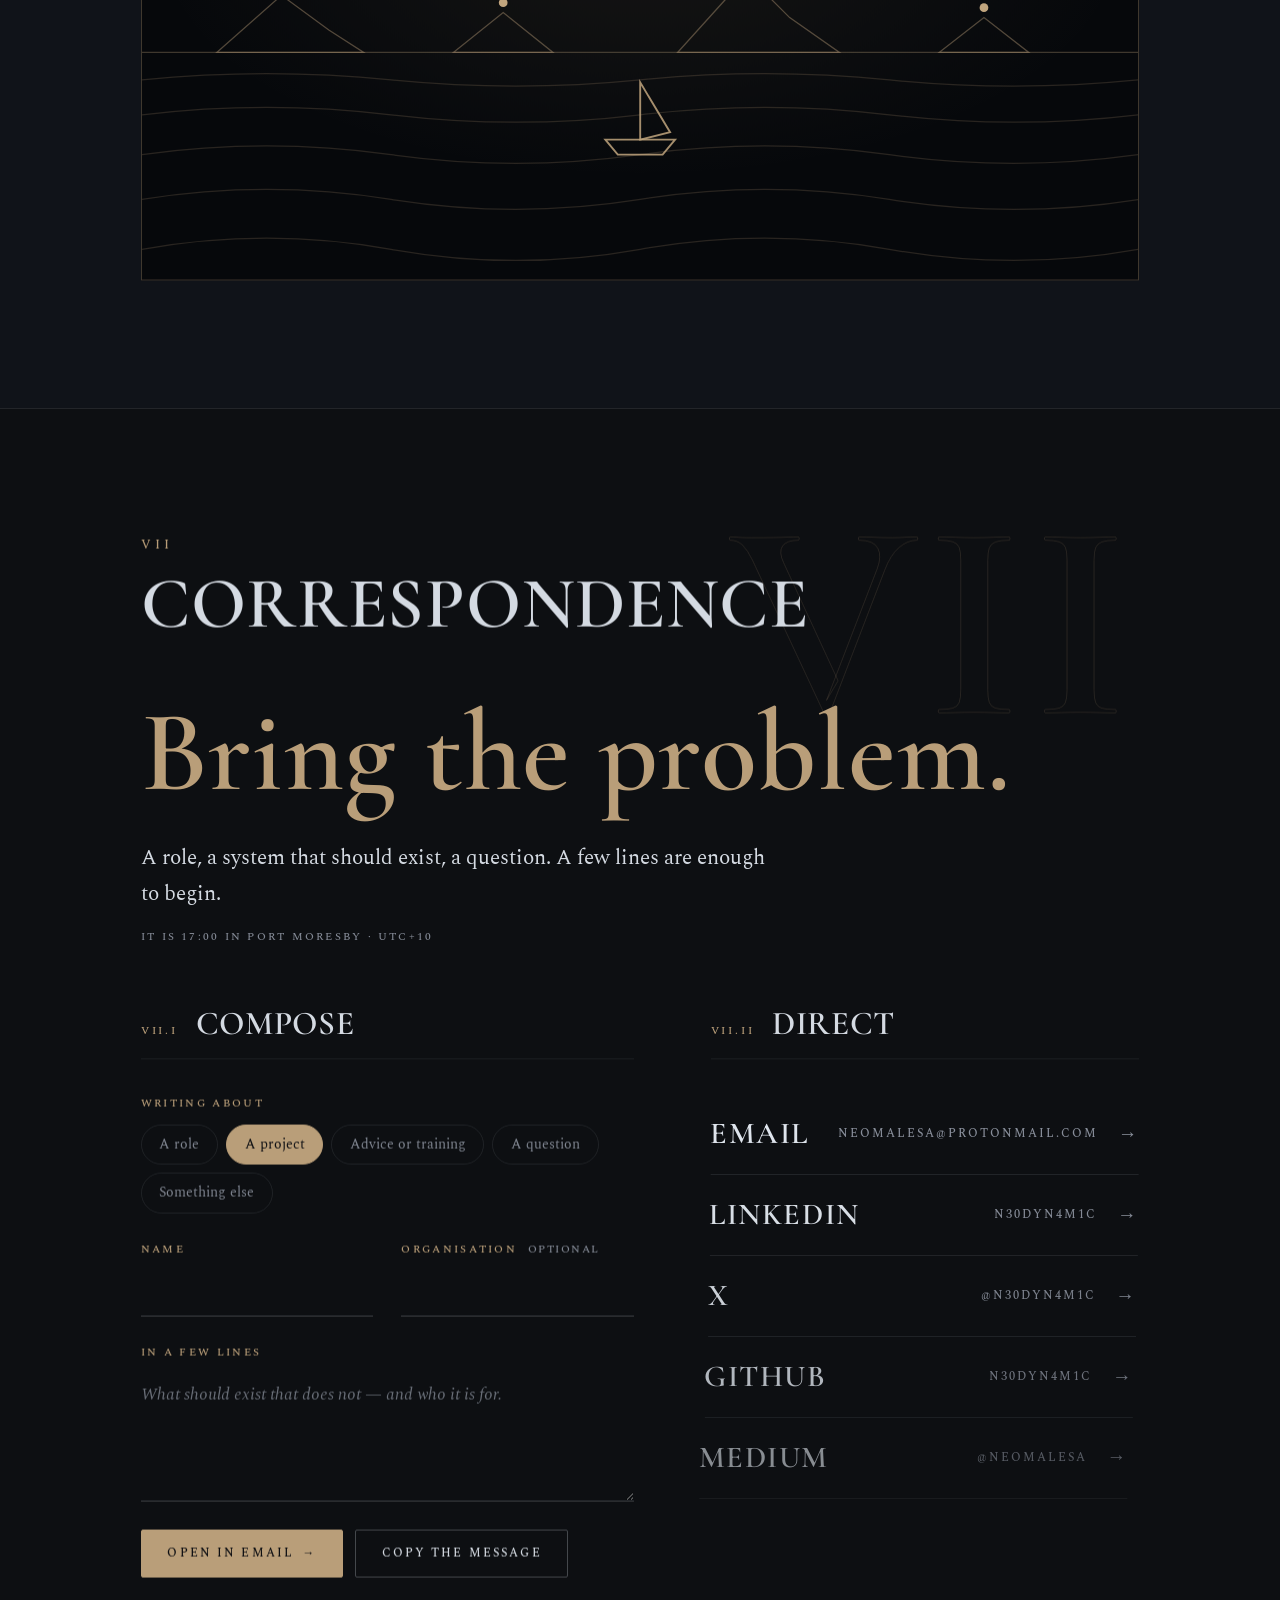
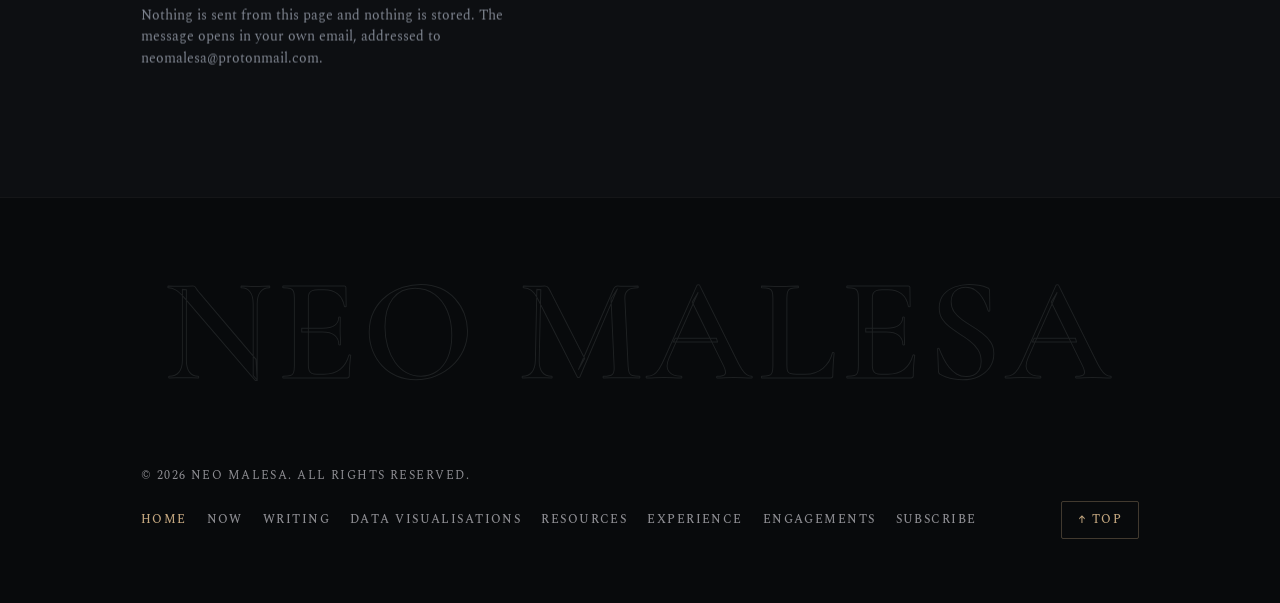
==== commit 59cc6c19: "Publish the three PNG PM charts with sources Replace the old timeline graphic on /dataviz/pngpm-ages" ====
--- a/index.html
+++ b/index.html
@@ -399,10 +399,10 @@
                   <img src="assets/images/work/pngpm-ages-thumb.webp" width="720" height="450" alt="" loading="lazy" decoding="async" />
                 </span>
                 <span class="card__body">
-                  <span class="card__meta">Static graphic &middot; 2026</span>
+                  <span class="card__meta">Three charts &middot; 2026</span>
                   <span class="card__title">All of PNG’s Prime Ministers Were Born Before Independence</span>
                   <span class="card__desc">Eight Prime Ministers, none born after 1975. No one under 41 has taken the job since 1985.</span>
-                  <span class="card__go">View the graphic <span aria-hidden="true">→</span></span>
+                  <span class="card__go">View the charts <span aria-hidden="true">→</span></span>
                 </span>
               </a>
             </li>
--- a/css/style.css
+++ b/css/style.css
@@ -1986,6 +1986,121 @@
   color: var(--color-ink-muted);
 }
 
+/* Multi-chart pages: intro, captioned figures, sources */
+
+.viz-intro {
+  max-width: 40rem;
+  margin: clamp(1rem, 3vw, 2rem) auto clamp(2rem, 5vw, 3rem);
+  text-align: center;
+}
+
+.viz-intro__kicker {
+  margin: 0 0 0.75rem;
+  font-size: var(--text-kicker);
+  text-transform: uppercase;
+  letter-spacing: 0.18em;
+  color: var(--color-accent);
+}
+
+.viz-intro__title {
+  margin: 0 0 1rem;
+  font-family: var(--font-display);
+  font-weight: 600;
+  font-size: clamp(1.75rem, 4vw, 2.6rem);
+  line-height: 1.15;
+  color: var(--color-ink);
+}
+
+.viz-intro__lead {
+  margin: 0;
+  color: var(--color-ink-muted);
+  font-size: 1rem;
+  line-height: 1.7;
+}
+
+.viz-figure {
+  margin: 0 auto clamp(2.5rem, 6vw, 4rem);
+  max-width: 64rem;
+  scroll-margin-top: 1rem;
+}
+
+.viz-figure__caption {
+  display: flex;
+  flex-wrap: wrap;
+  align-items: baseline;
+  gap: 0.35rem 1rem;
+  margin-top: 0.85rem;
+  padding-bottom: 0.85rem;
+  border-bottom: 1px solid var(--color-border);
+  font-size: 0.9rem;
+  color: var(--color-ink-muted);
+}
+
+.viz-figure__index {
+  font-size: 0.75rem;
+  text-transform: uppercase;
+  letter-spacing: 0.12em;
+  color: var(--color-accent);
+}
+
+.viz-figure__name {
+  flex: 1 1 12rem;
+  color: var(--color-ink);
+}
+
+.viz-figure__download {
+  font-size: 0.75rem;
+  text-transform: uppercase;
+  letter-spacing: 0.12em;
+  color: var(--color-accent);
+  text-decoration: none;
+  min-height: 2.75rem;
+  display: inline-flex;
+  align-items: center;
+  gap: 0.4em;
+}
+
+.viz-figure__download:hover,
+.viz-figure__download:focus-visible {
+  text-decoration: underline;
+  text-underline-offset: 0.2em;
+}
+
+.viz-sources {
+  max-width: 40rem;
+  margin: clamp(2.5rem, 6vw, 4rem) auto 0;
+  padding-top: clamp(1.75rem, 4vw, 2.5rem);
+  border-top: 1px solid var(--color-border);
+}
+
+.viz-sources__heading {
+  margin: 0 0 1rem;
+  font-family: var(--font-display);
+  font-weight: 600;
+  font-size: clamp(1.4rem, 2.4vw, 1.75rem);
+  color: var(--color-ink);
+  text-align: center;
+}
+
+.viz-sources__list {
+  margin: 0;
+  padding-left: 1.25rem;
+  color: var(--color-ink-muted);
+  font-size: 0.95rem;
+  line-height: 1.6;
+}
+
+.viz-sources__list li + li {
+  margin-top: 0.6rem;
+}
+
+.viz-sources__note {
+  margin: 1.25rem 0 0;
+  color: var(--color-ink-muted);
+  font-size: 0.85rem;
+  line-height: 1.6;
+}
+
 
 /* ============================================================
    SKIP LINK
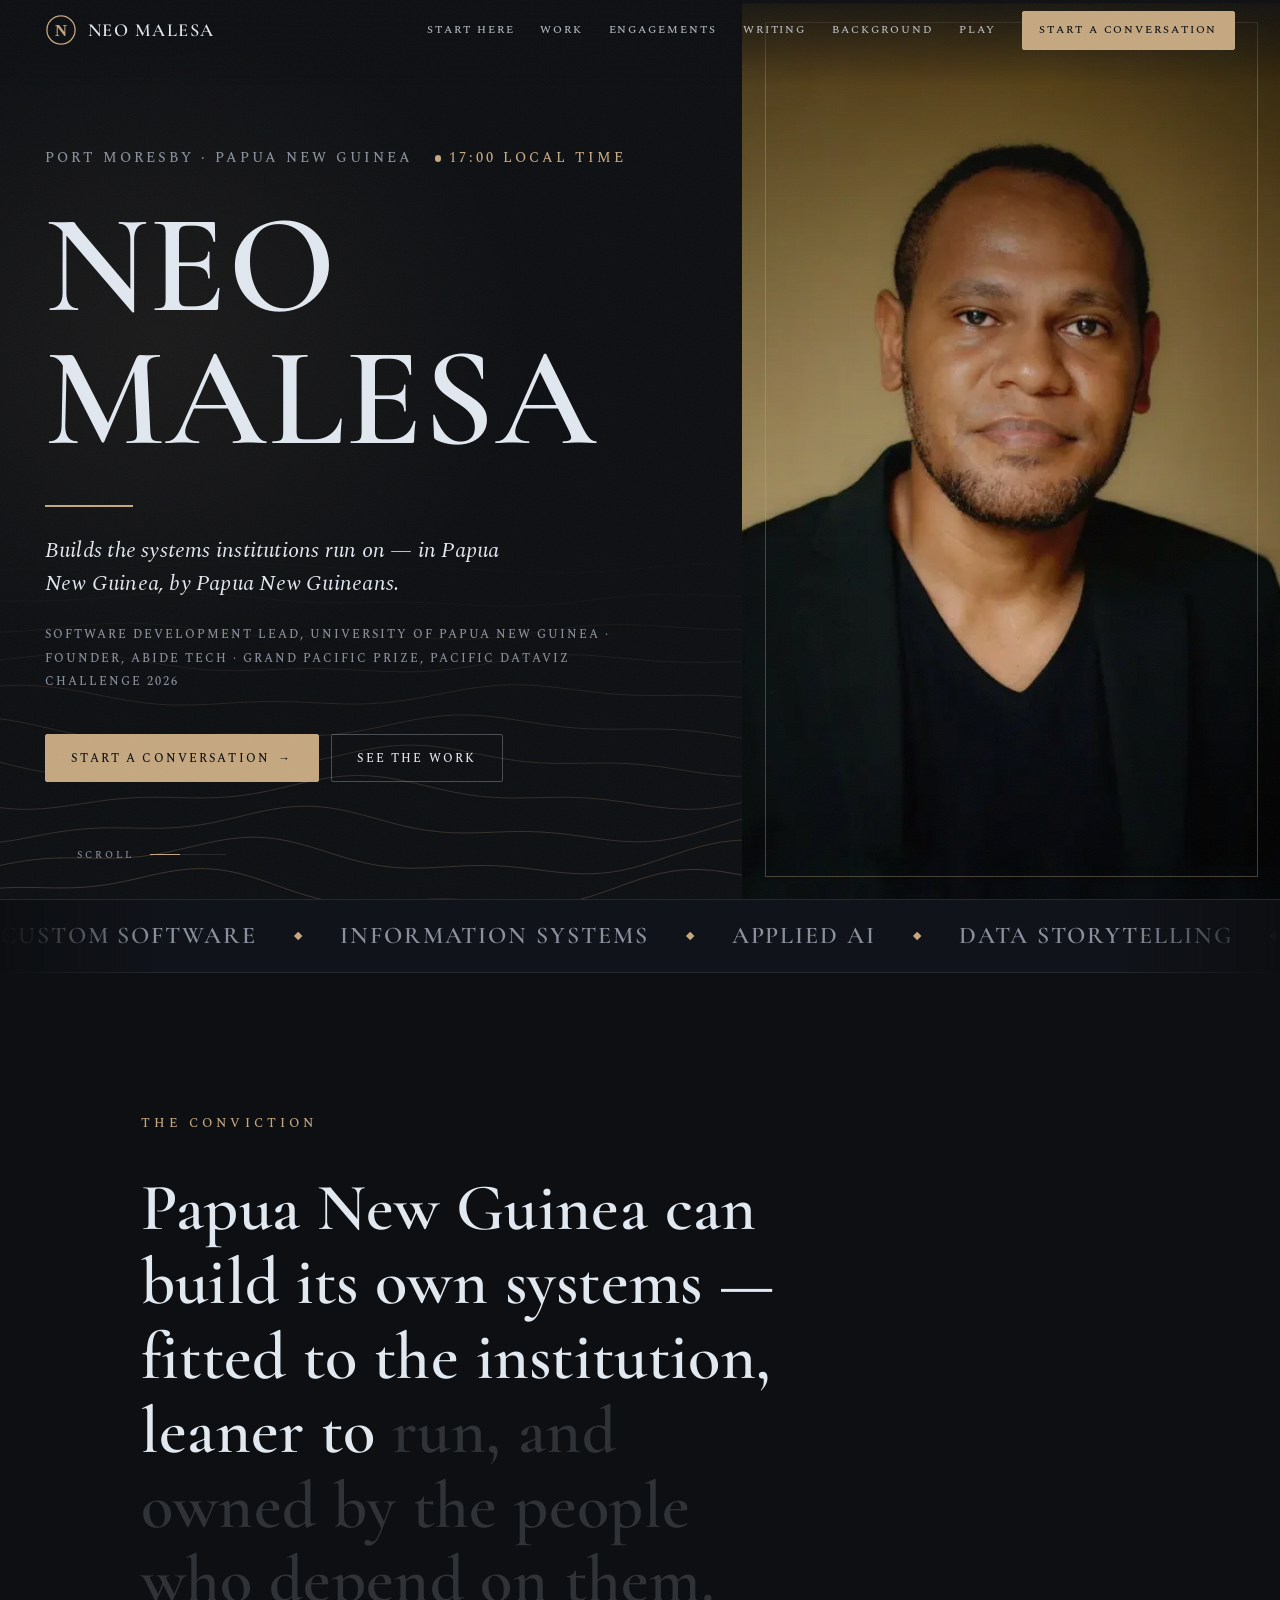
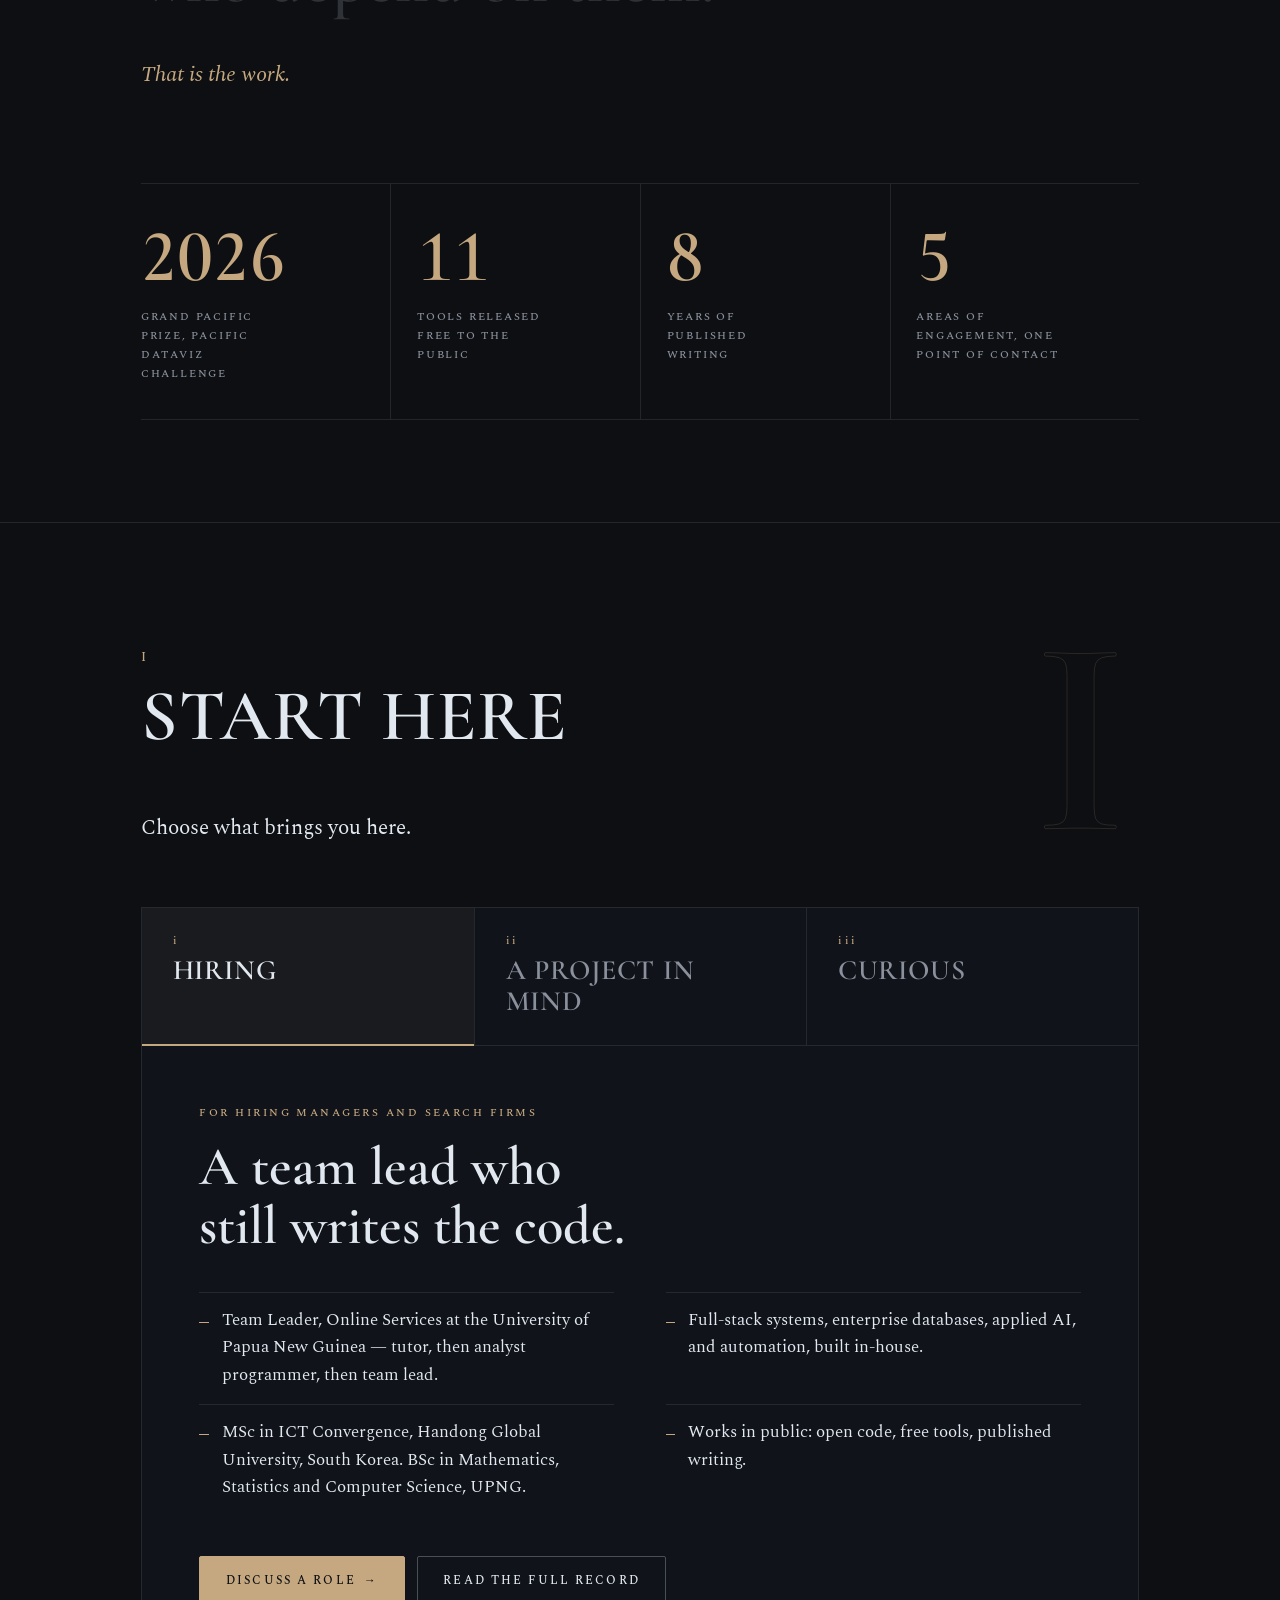
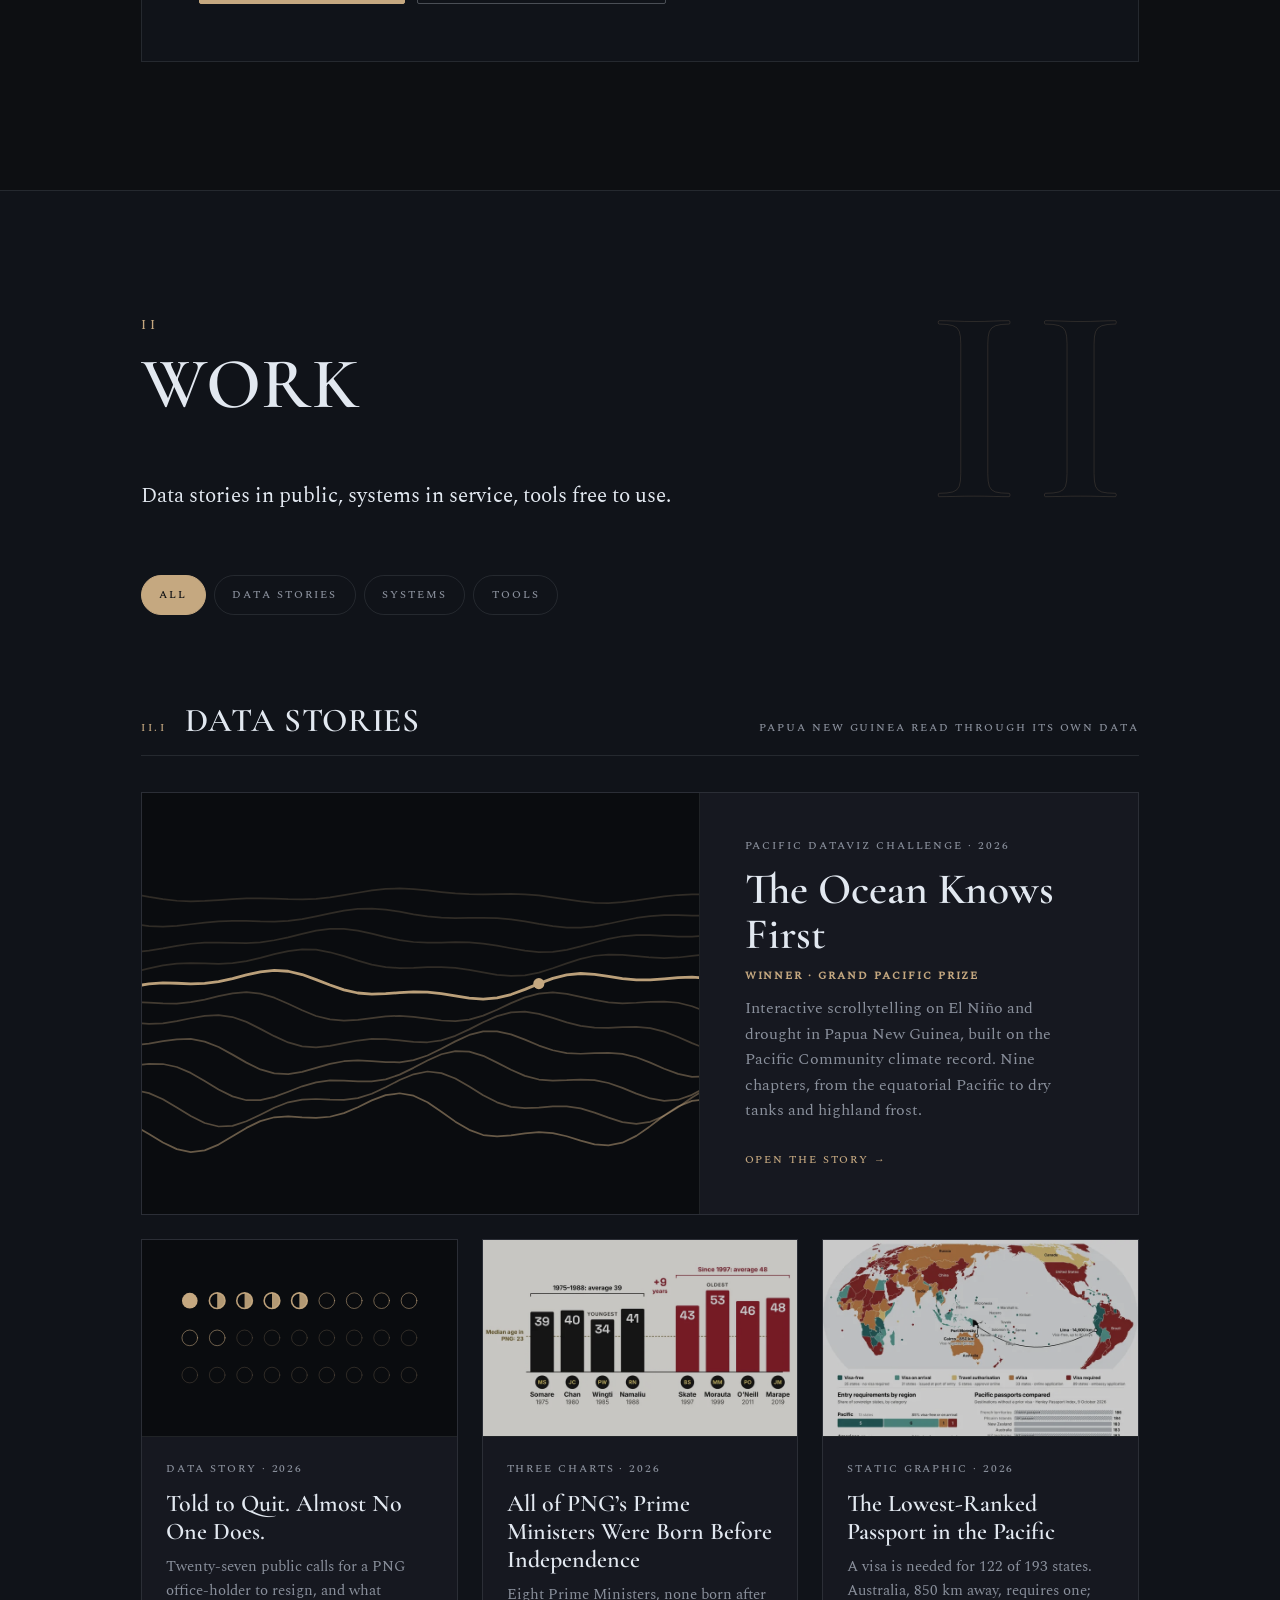
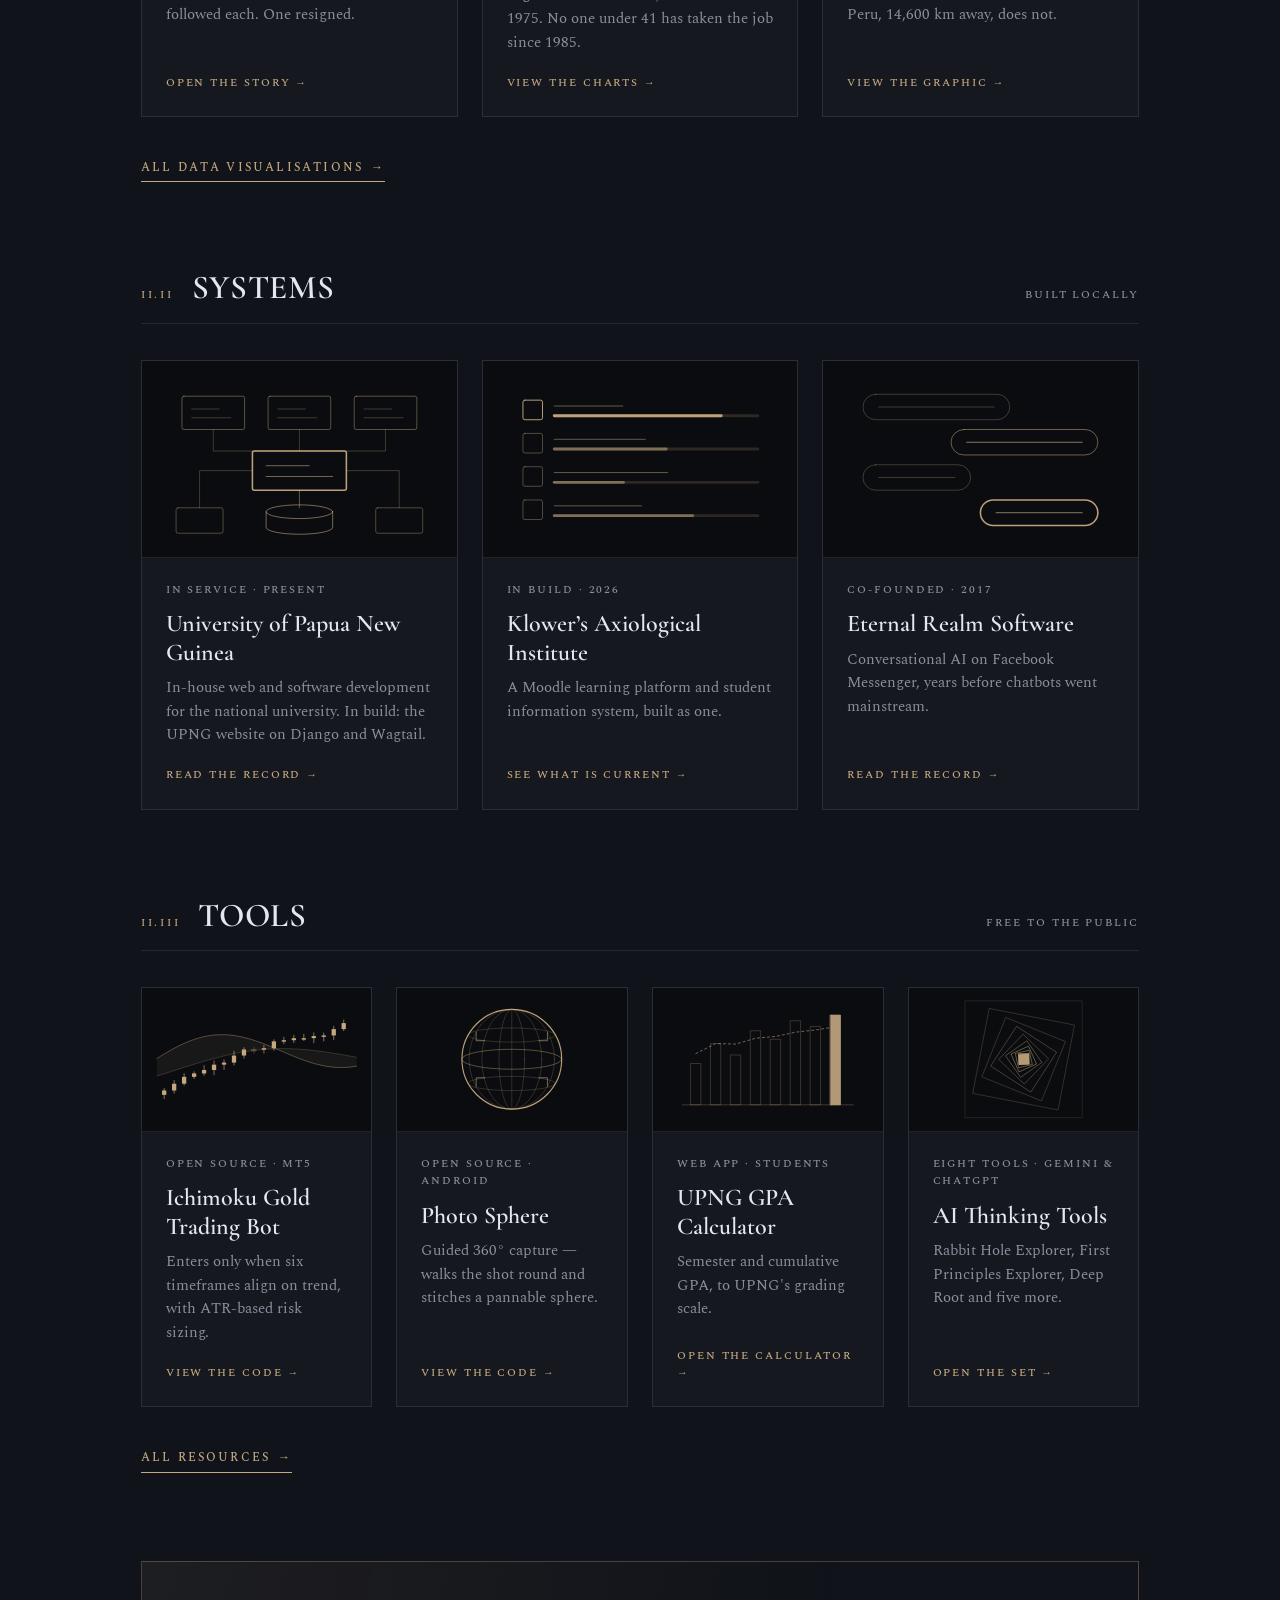
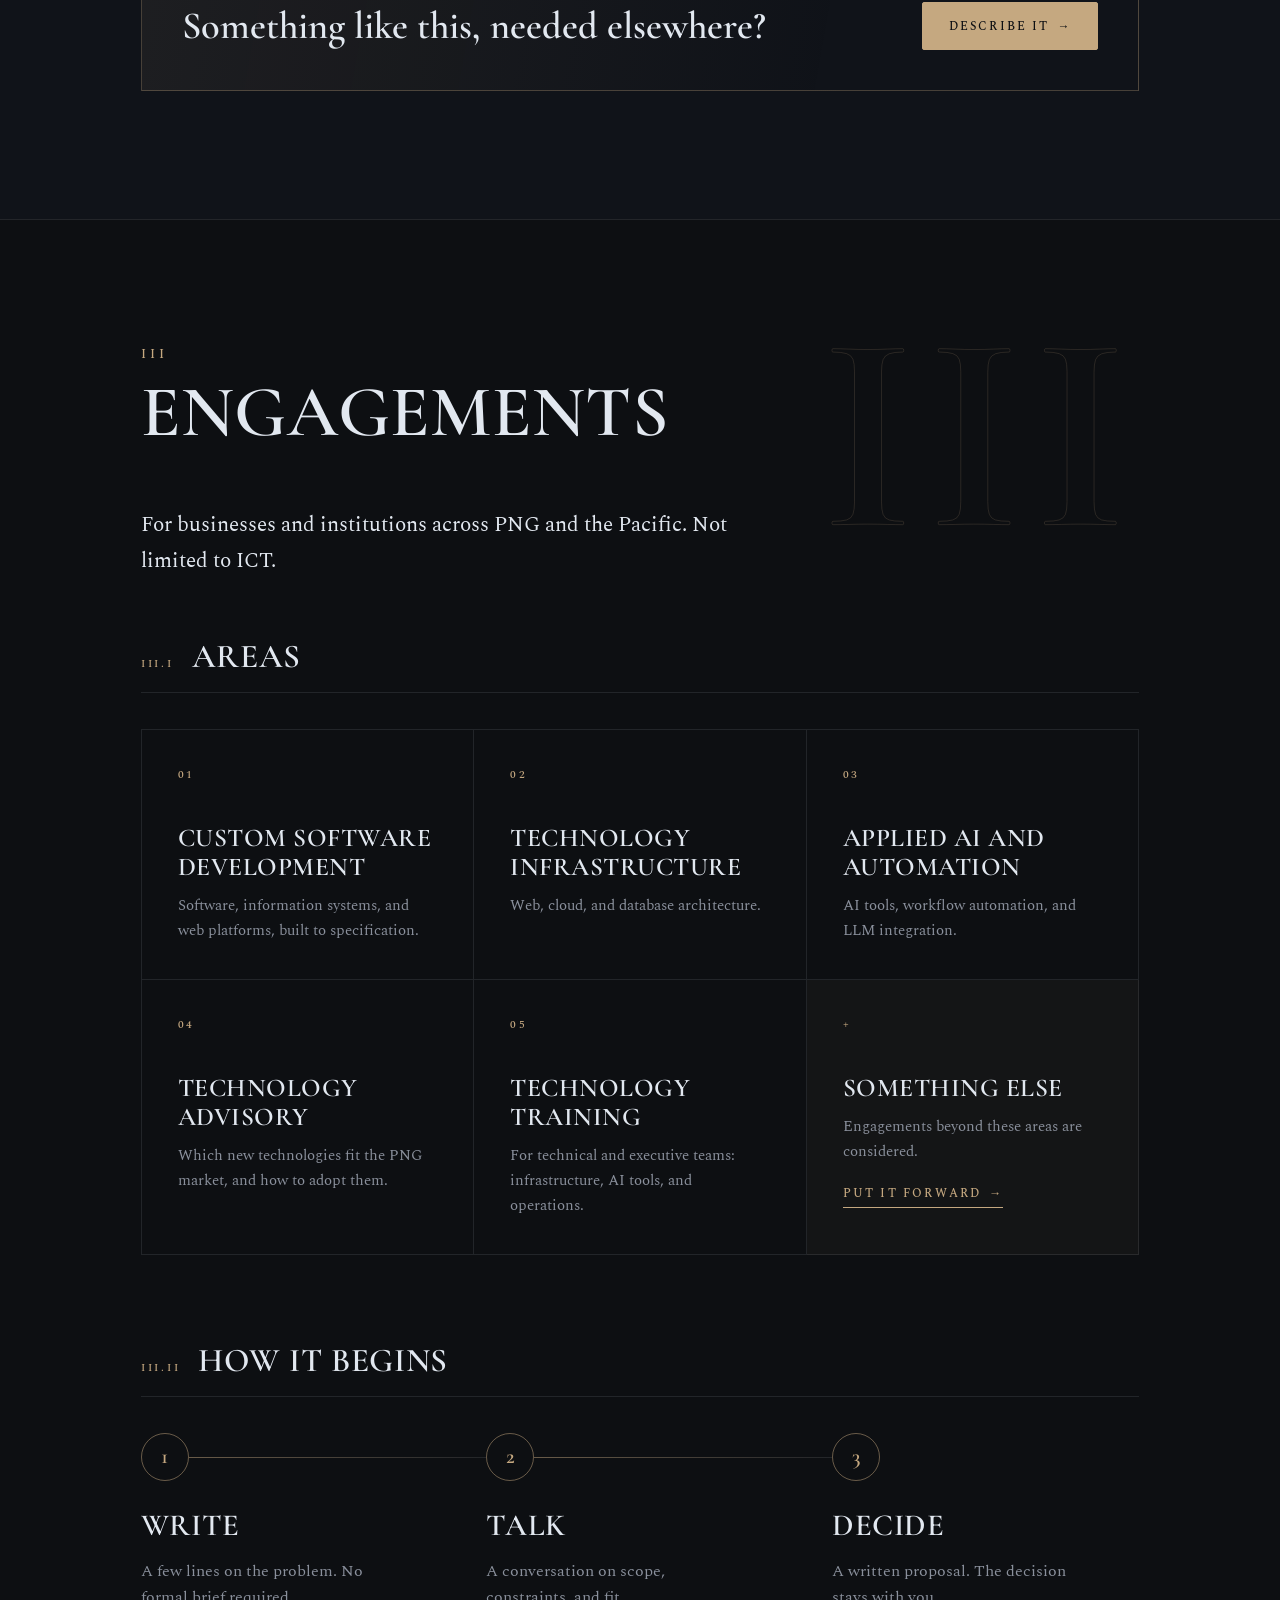
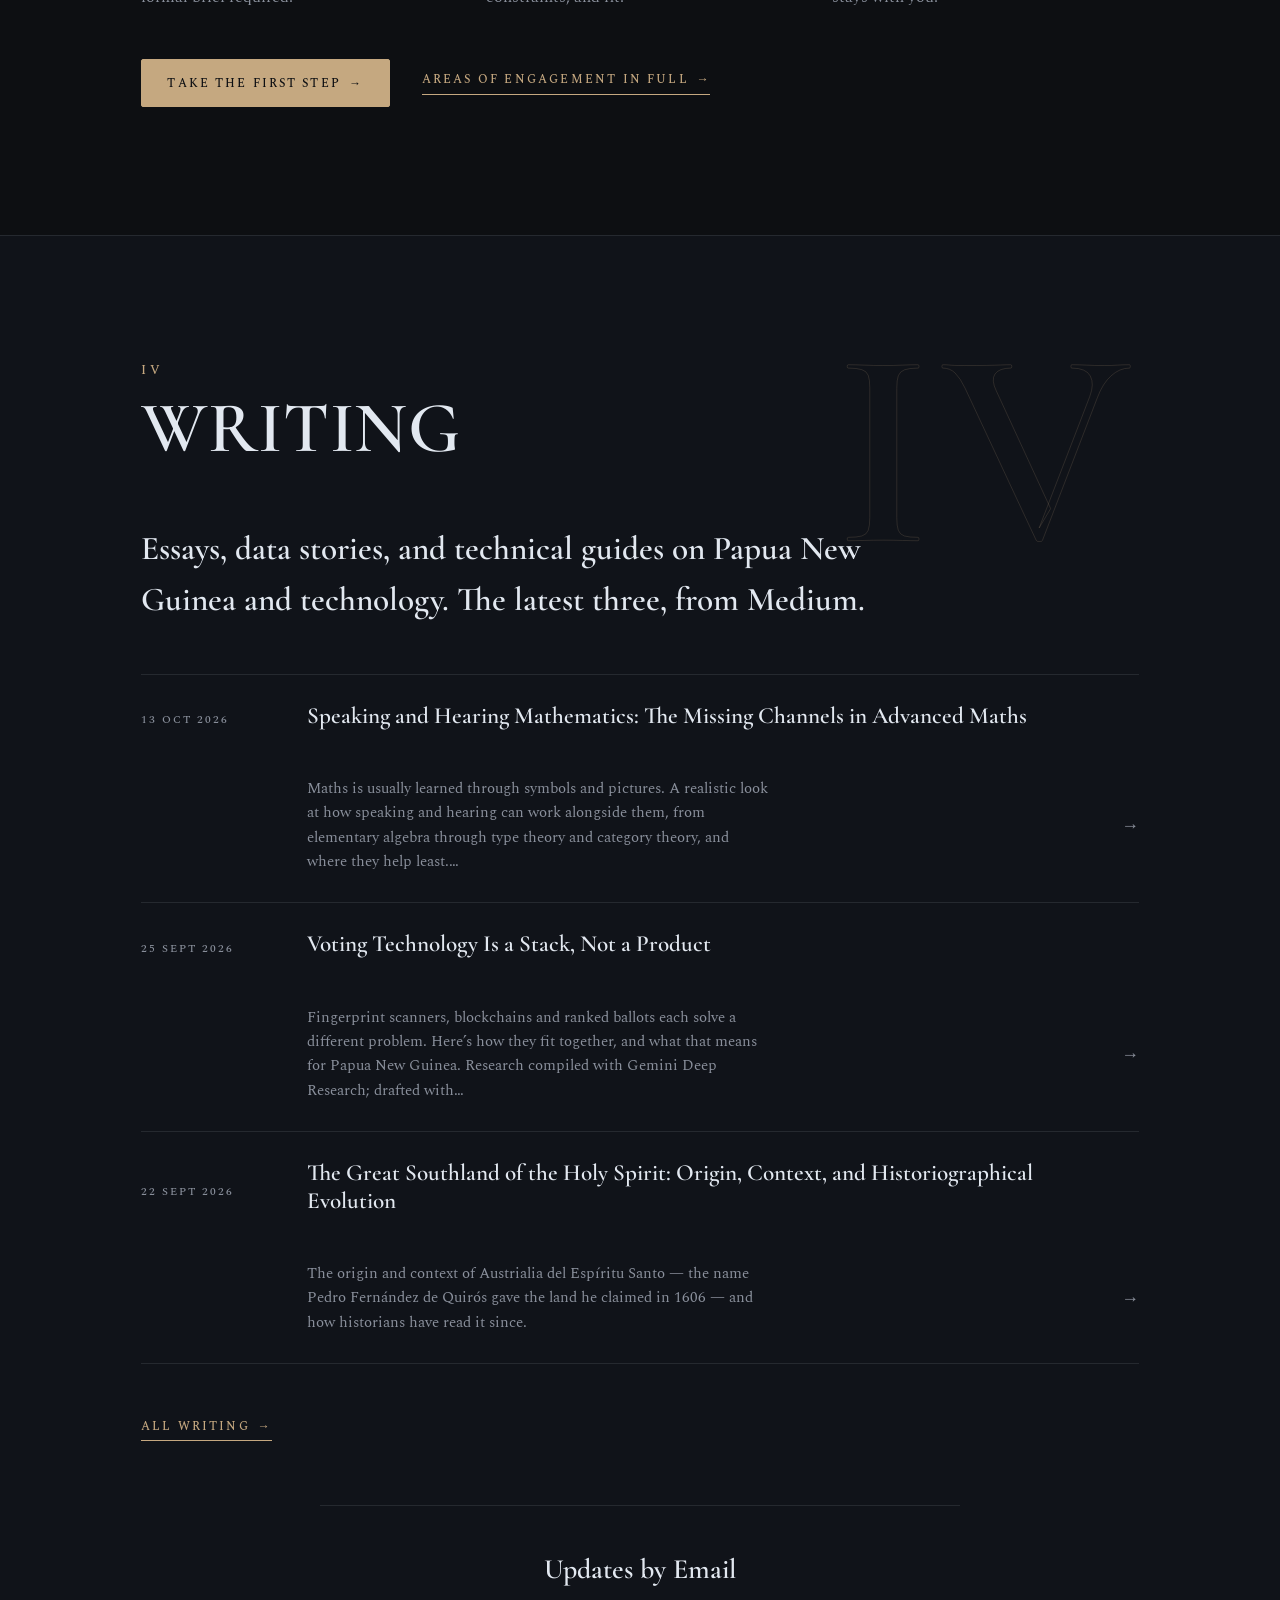
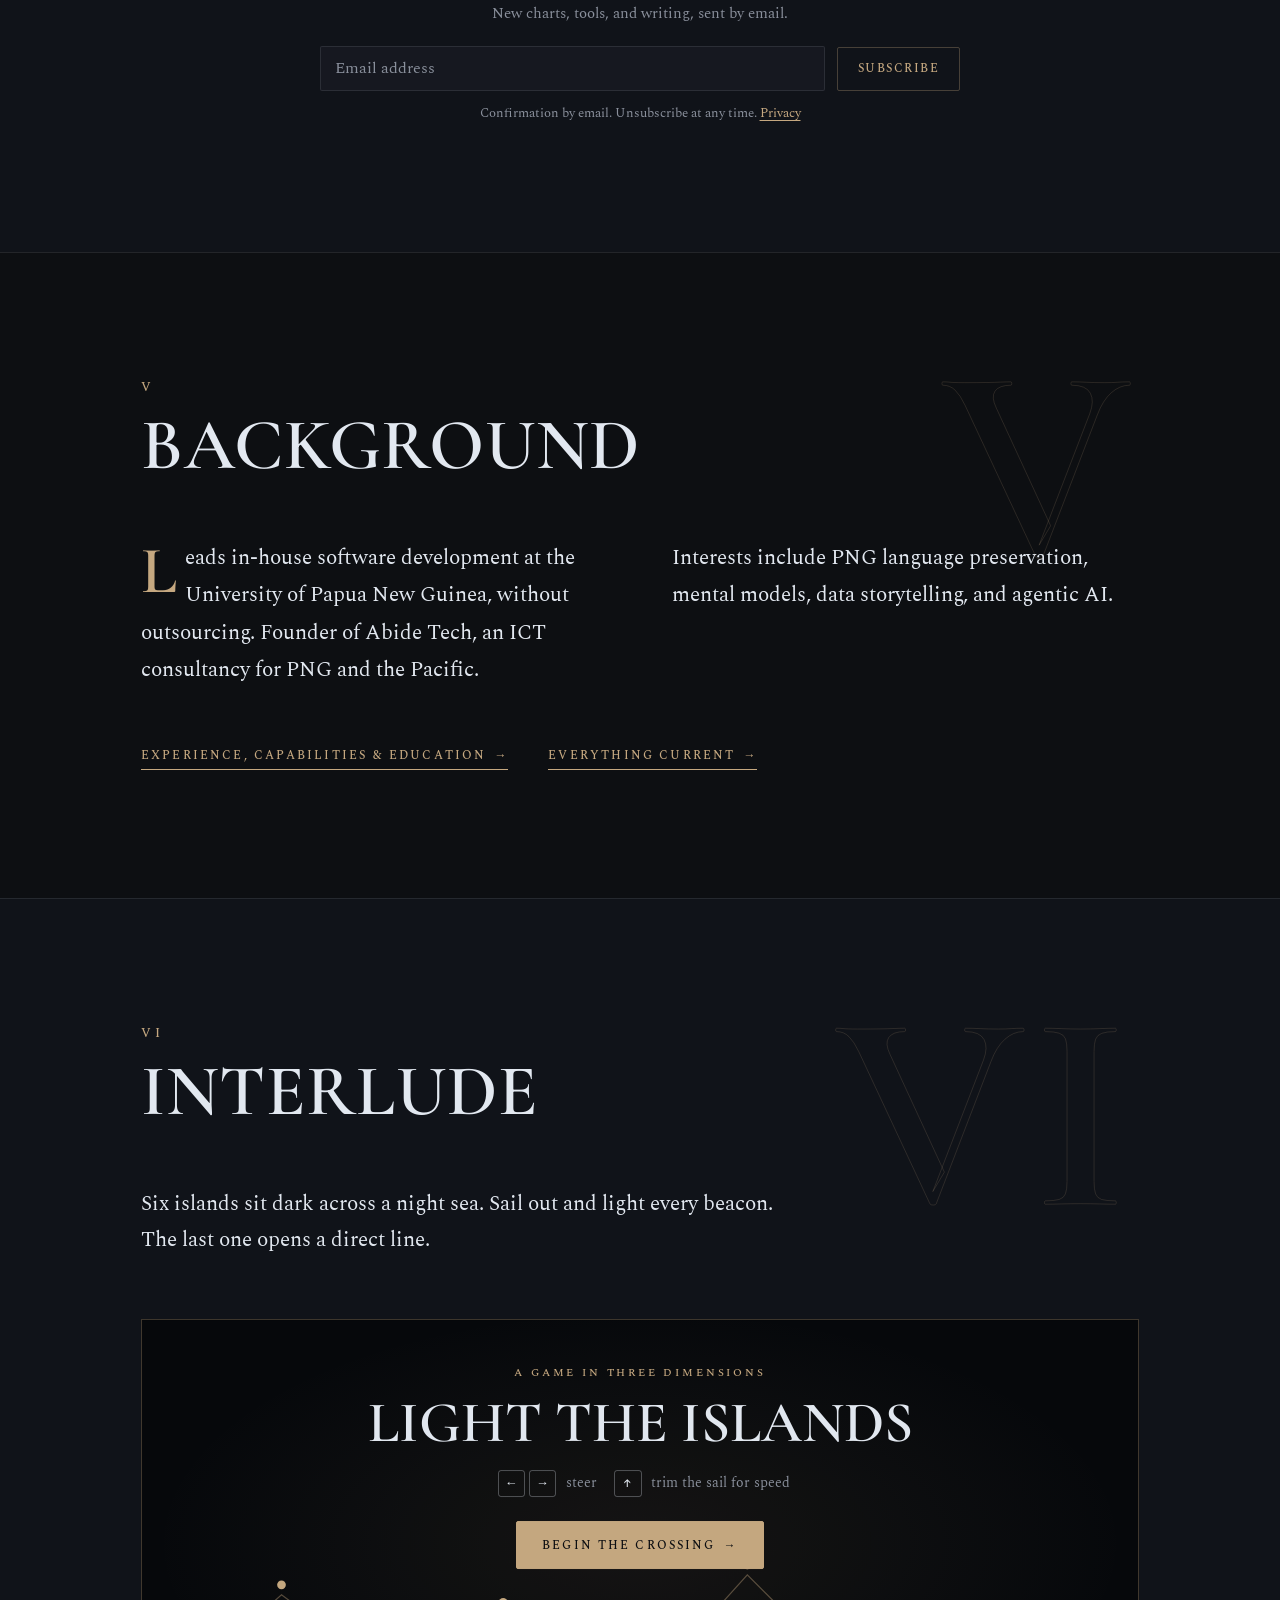
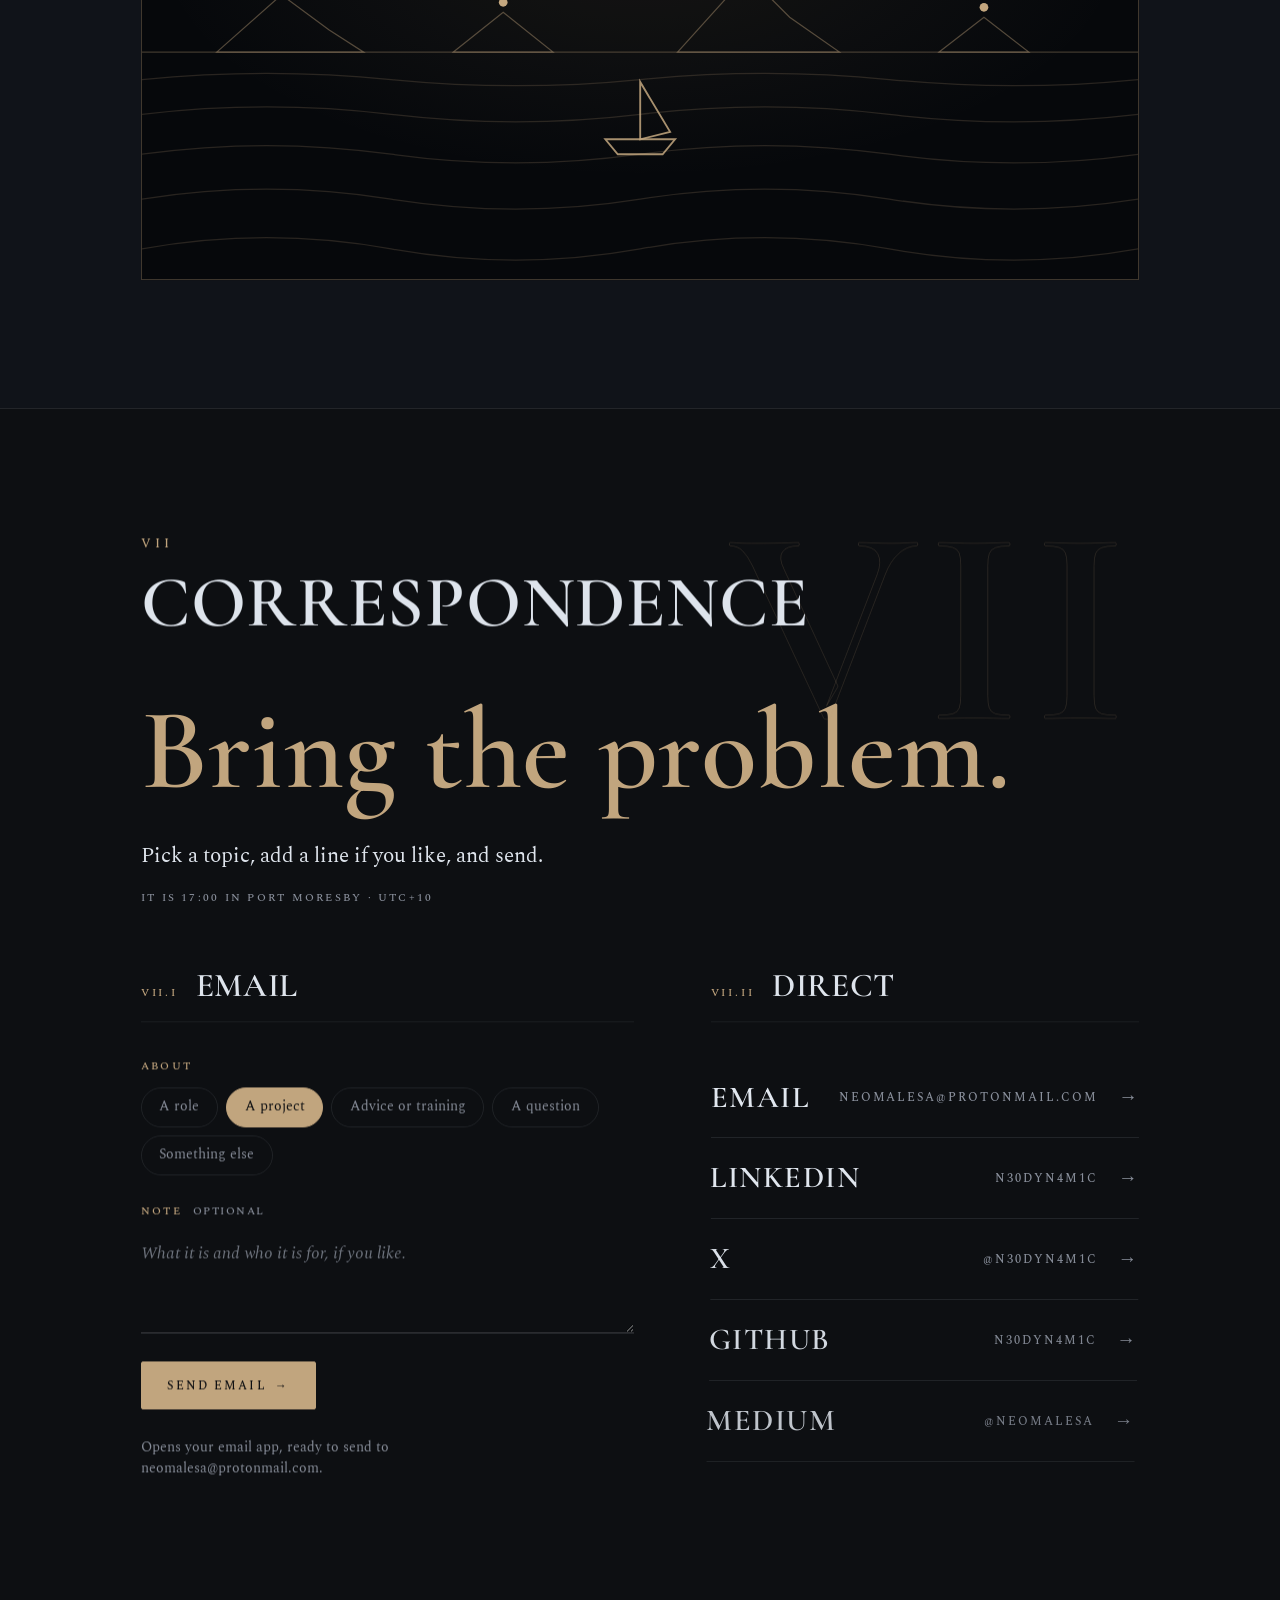
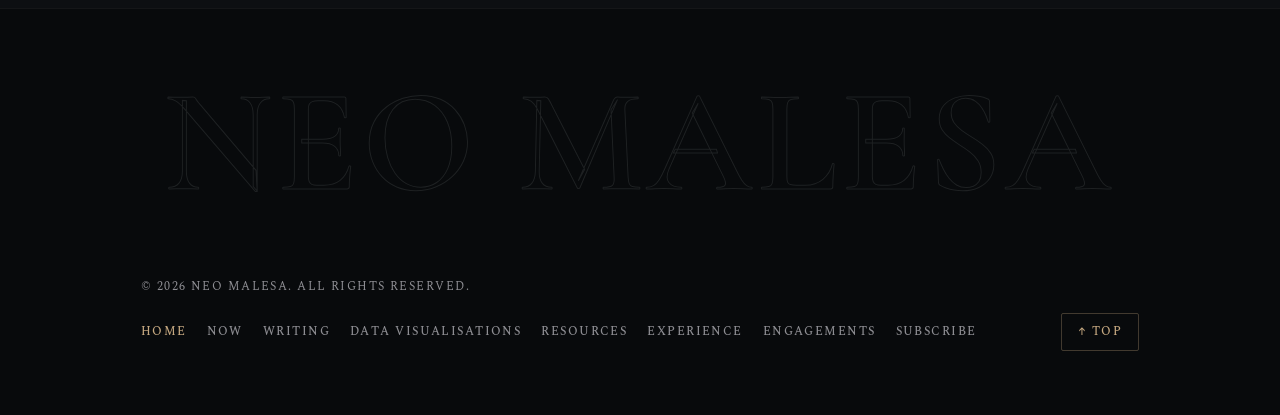
==== commit 12f4890f: "Simplify the contact form to topic, optional note, send - Drop the name and organisation fields, the" ====
--- a/index.html
+++ b/index.html
@@ -767,51 +767,35 @@
         </h2>
         <p class="connect__call" data-gsap-reveal>Bring the problem.</p>
         <p class="section__lead" data-gsap-reveal>
-          A role, a system that should exist, a question. A few lines are enough to begin.
+          Pick a topic, add a line if you like, and send.
           <span class="connect__clock" data-clock-long hidden></span>
         </p>
         <div class="connect__grid">
-          <!-- VII.i — Compose -->
+          <!-- VII.i — Email -->
           <div class="subsection">
             <h3 class="subsection__heading" data-gsap-reveal>
               <span class="subsection__index" aria-hidden="true">VII.i</span>
-              Compose
+              Email
             </h3>
             <form class="brief" id="brief" action="mailto:neomalesa@protonmail.com" method="post" enctype="text/plain" data-gsap-reveal>
               <fieldset class="brief__intents">
-                <legend class="brief__label">Writing about</legend>
+                <legend class="brief__label">About</legend>
                 <label class="brief__chip"><input type="radio" name="intent" value="role" /><span>A role</span></label>
                 <label class="brief__chip"><input type="radio" name="intent" value="project" checked /><span>A project</span></label>
                 <label class="brief__chip"><input type="radio" name="intent" value="advice" /><span>Advice or training</span></label>
                 <label class="brief__chip"><input type="radio" name="intent" value="question" /><span>A question</span></label>
                 <label class="brief__chip"><input type="radio" name="intent" value="other" /><span>Something else</span></label>
               </fieldset>
-              <div class="brief__row">
-                <label class="brief__field">
-                  <span class="brief__label">Name</span>
-                  <input type="text" name="name" autocomplete="name" />
-                </label>
-                <label class="brief__field">
-                  <span class="brief__label">Organisation <span class="brief__optional">optional</span></span>
-                  <input type="text" name="organisation" autocomplete="organization" />
-                </label>
-              </div>
               <label class="brief__field">
-                <span class="brief__label">In a few lines</span>
-                <textarea name="message" rows="4" id="brief-message" placeholder="What should exist that does not — and who it is for."></textarea>
+                <span class="brief__label">Note <span class="brief__optional">optional</span></span>
+                <textarea name="message" rows="3" id="brief-message" placeholder="A line or two."></textarea>
               </label>
-              <div class="brief__preview" id="brief-preview" hidden>
-                <p class="brief__label">The message, as it will open</p>
-                <p class="brief__subject" id="brief-subject"></p>
-                <pre class="brief__body" id="brief-body"></pre>
-              </div>
               <div class="brief__actions">
-                <button class="btn btn--primary" type="submit" data-magnetic>Open in email <span aria-hidden="true">→</span></button>
-                <button class="btn btn--ghost" type="button" id="brief-copy">Copy the message</button>
+                <button class="btn btn--primary" type="submit" data-magnetic>Send email <span aria-hidden="true">→</span></button>
                 <span class="brief__status" id="brief-status" role="status" aria-live="polite"></span>
               </div>
               <p class="brief__note">
-                Nothing is sent from this page and nothing is stored. The message opens in your own email, addressed to neomalesa@protonmail.com.
+                Opens your email app, ready to send to neomalesa@protonmail.com.
               </p>
             </form>
           </div>
--- a/css/style.css
+++ b/css/style.css
@@ -4001,15 +4001,6 @@
   outline-offset: 3px;
 }
 
-.brief__row {
-  display: grid;
-  gap: clamp(1.25rem, 2.5vw, 1.75rem);
-}
-
-@media (min-width: 600px) {
-  .brief__row { grid-template-columns: 1fr 1fr; }
-}
-
 .brief__field {
   display: flex;
   flex-direction: column;
@@ -4033,7 +4024,7 @@
 
 .brief textarea {
   resize: vertical;
-  min-height: 7rem;
+  min-height: 4.5rem;
 }
 
 .brief input[type='text']::placeholder,
@@ -4048,34 +4039,6 @@
   outline: none;
   border-bottom-color: var(--color-accent);
   box-shadow: 0 1px 0 0 var(--color-accent);
-}
-
-.brief__preview {
-  padding: 1.1rem 1.25rem;
-  background: var(--color-bg-alt);
-  border-left: 2px solid var(--color-accent);
-}
-
-.brief__preview[hidden] {
-  display: none;
-}
-
-.brief__subject {
-  margin-top: 0.7rem;
-  font-family: var(--font-display);
-  font-size: 1.2rem;
-  font-weight: 600;
-  color: var(--color-ink);
-}
-
-.brief__body {
-  margin-top: 0.5rem;
-  font-family: var(--font-body);
-  font-size: 0.92rem;
-  line-height: 1.6;
-  color: var(--color-ink-muted);
-  white-space: pre-wrap;
-  overflow-wrap: anywhere;
 }
 
 .brief__actions {
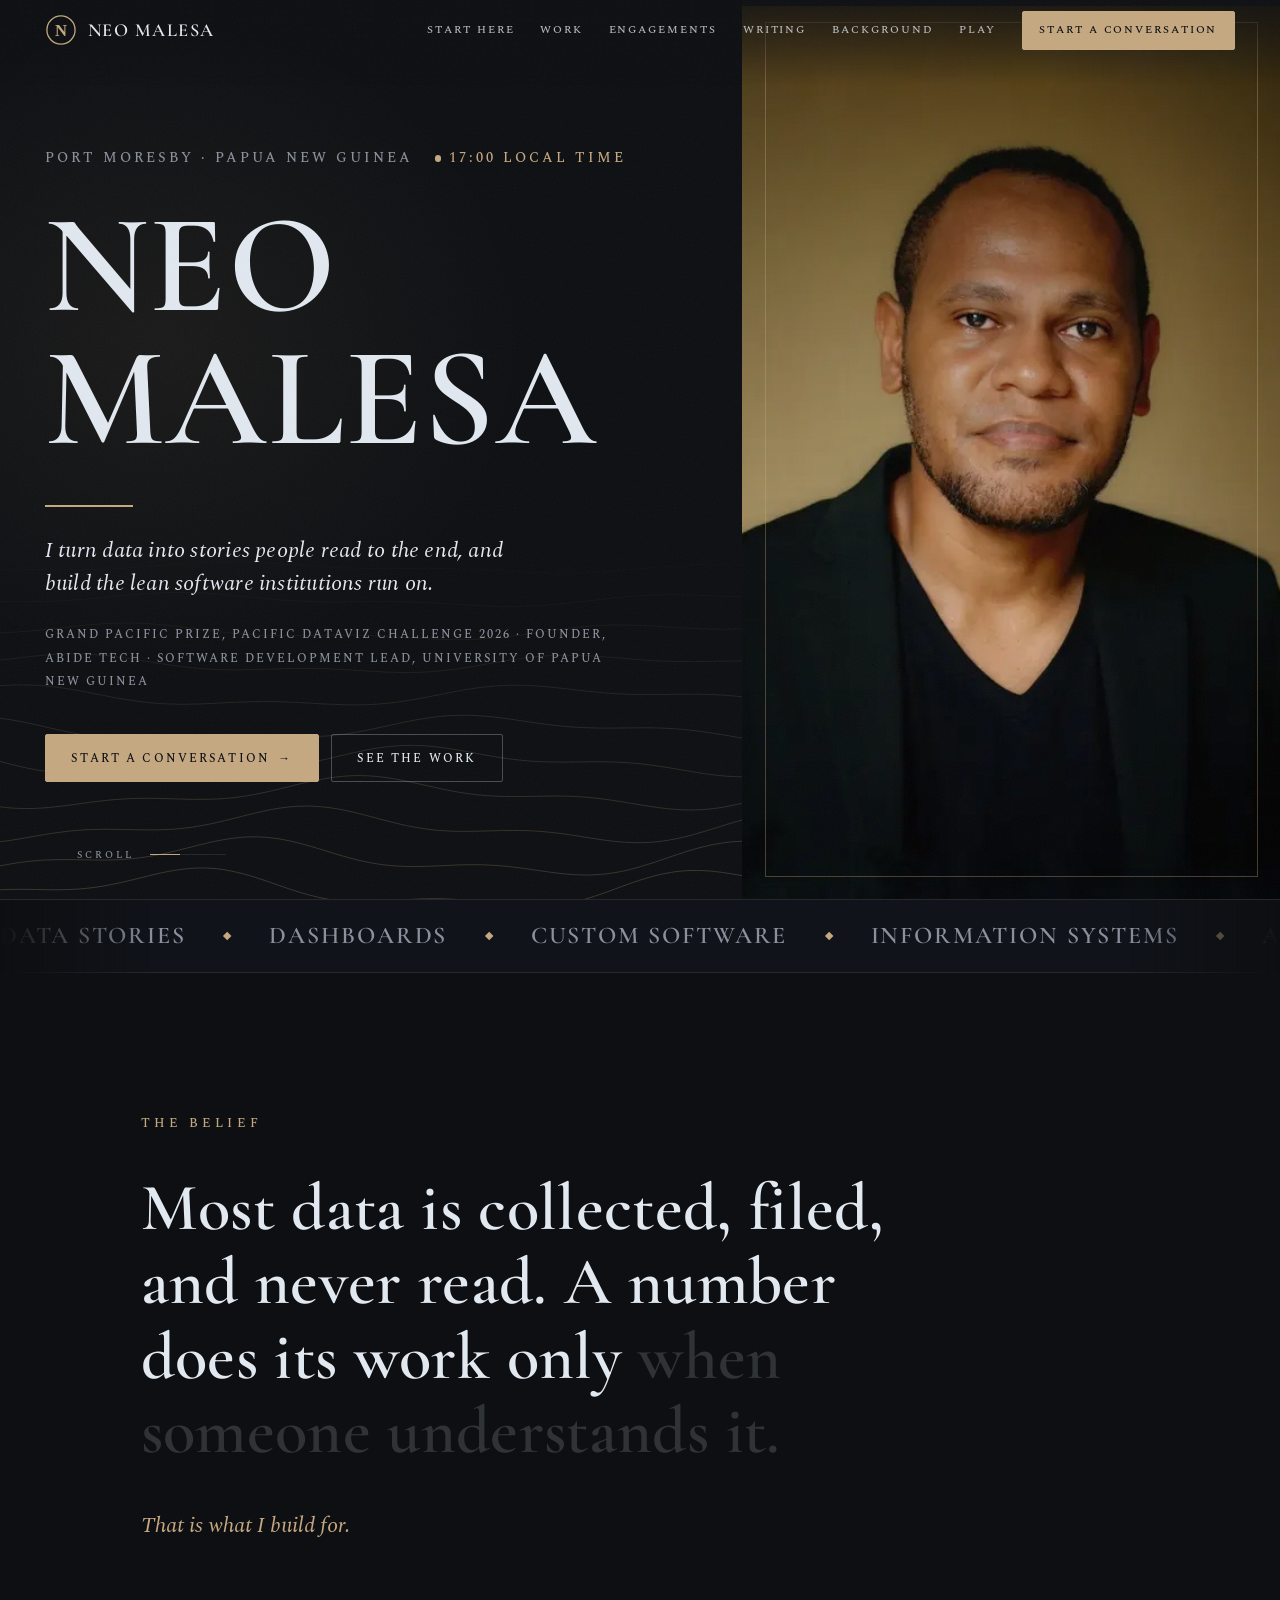
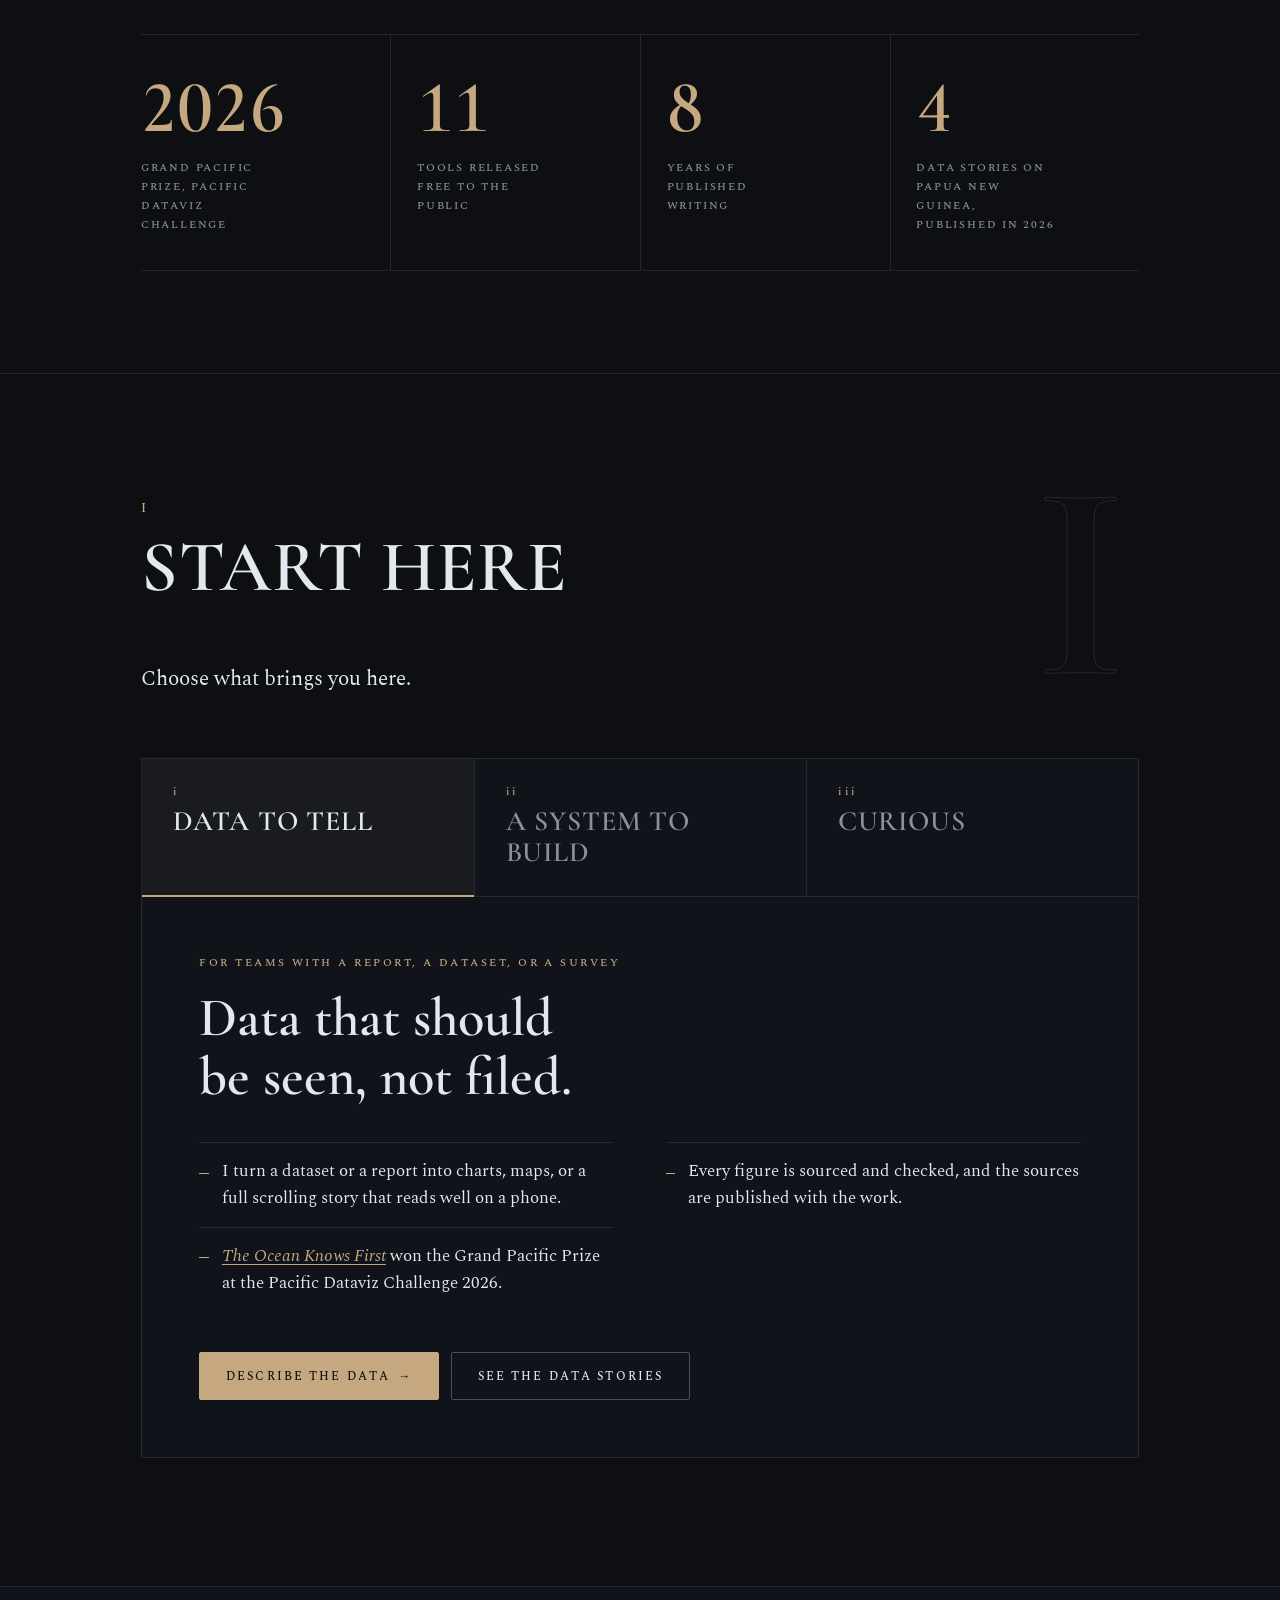
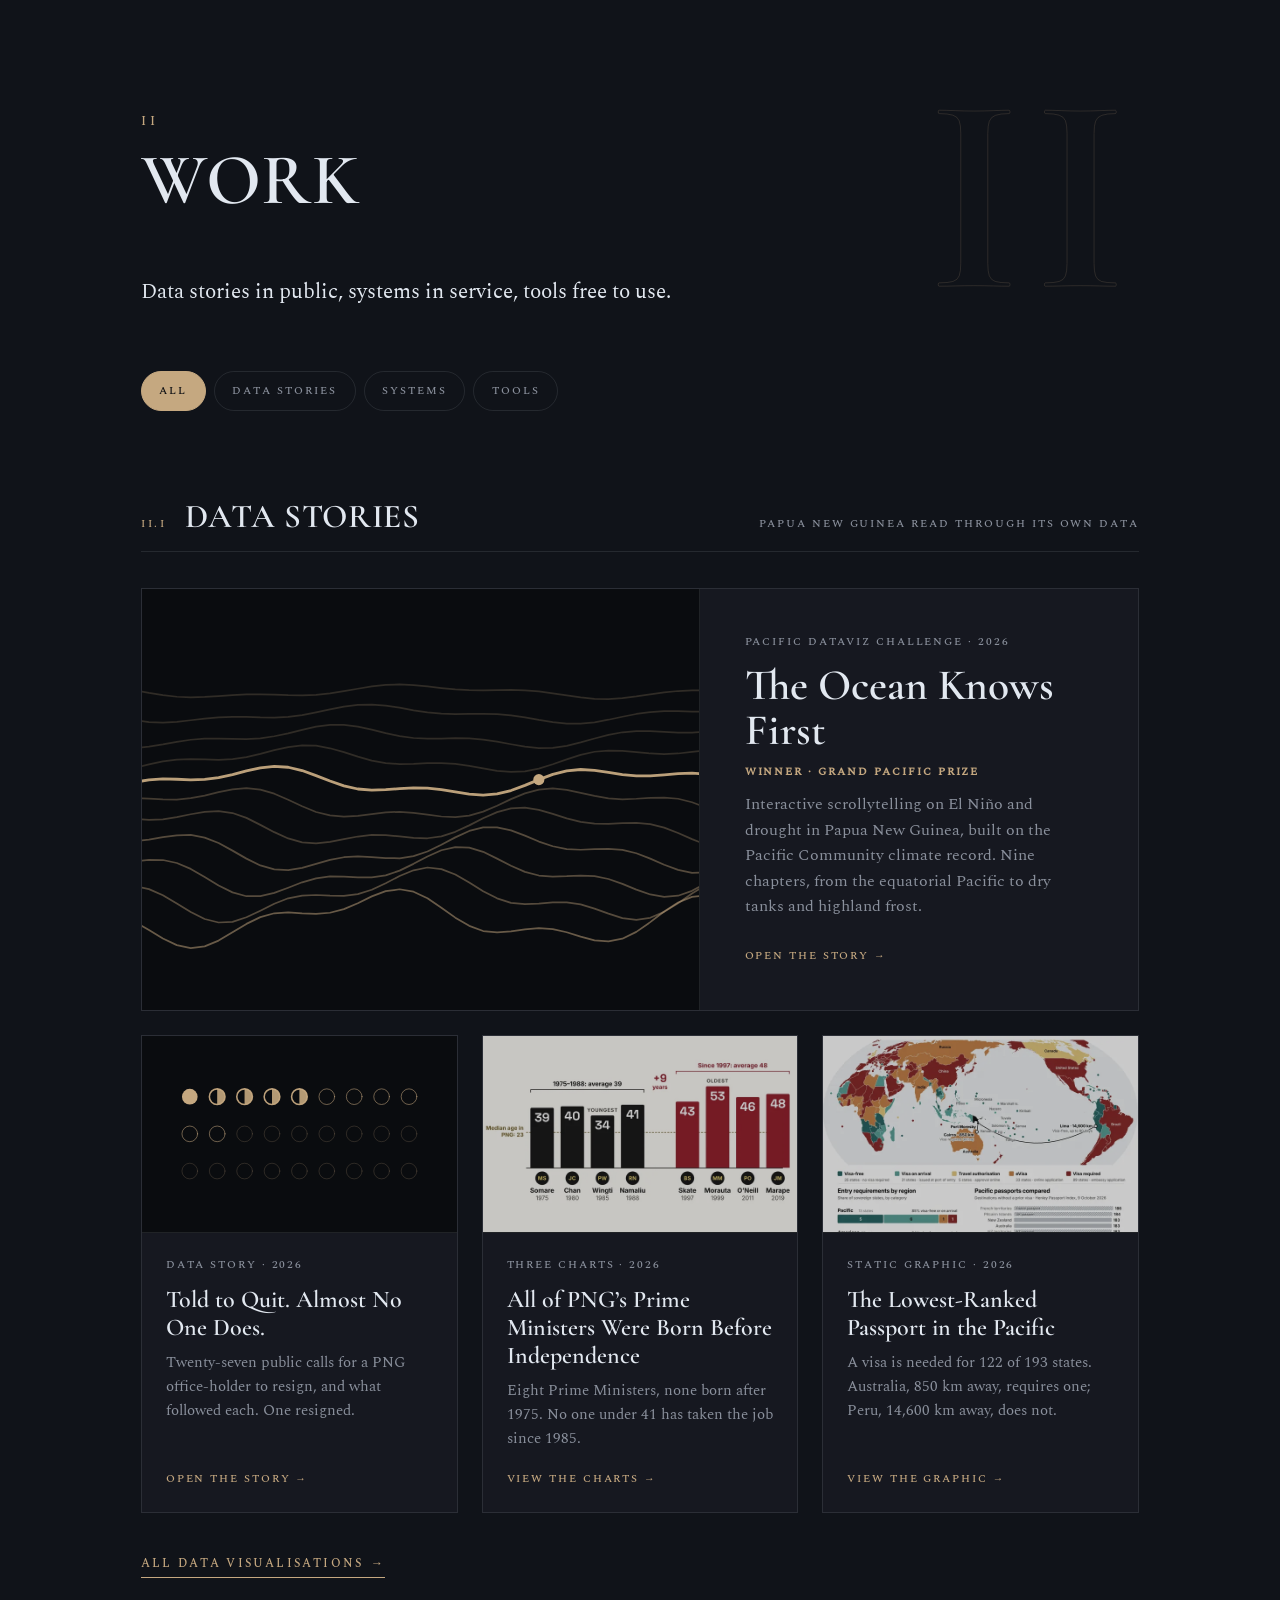
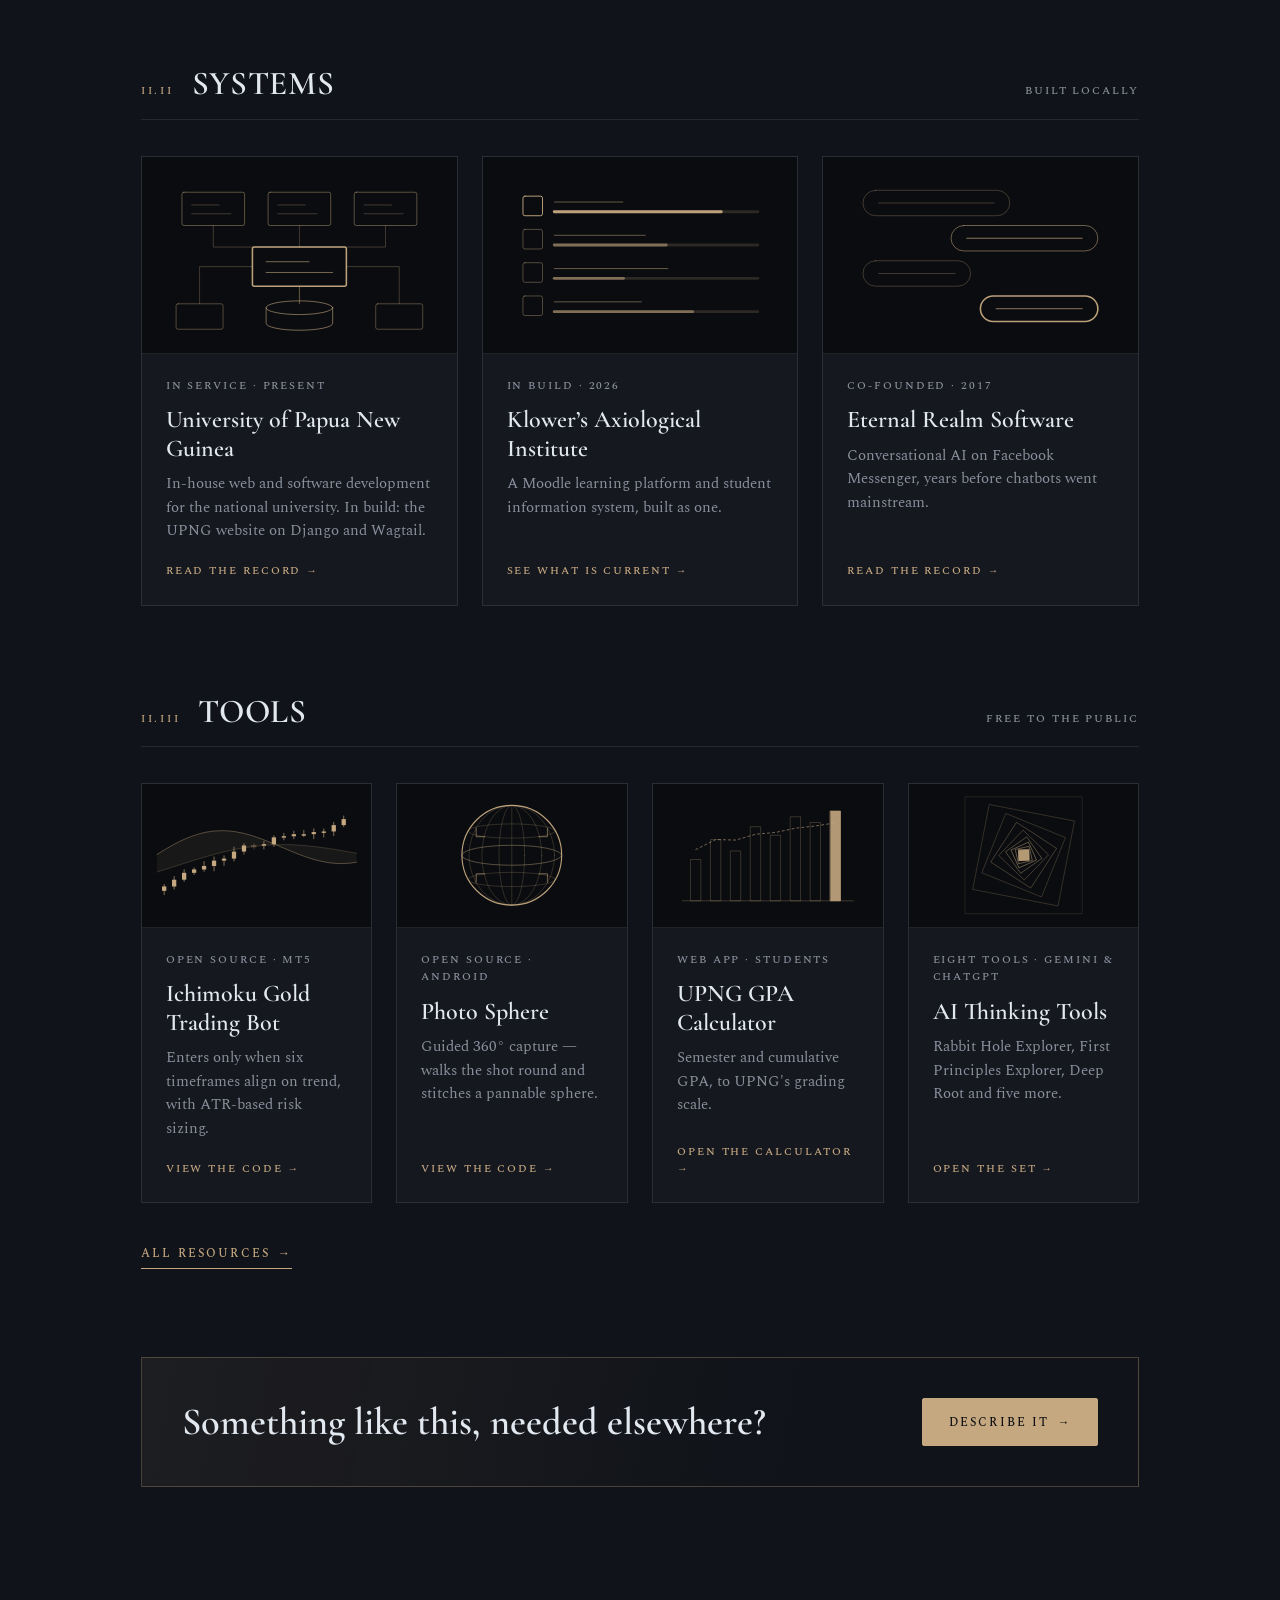
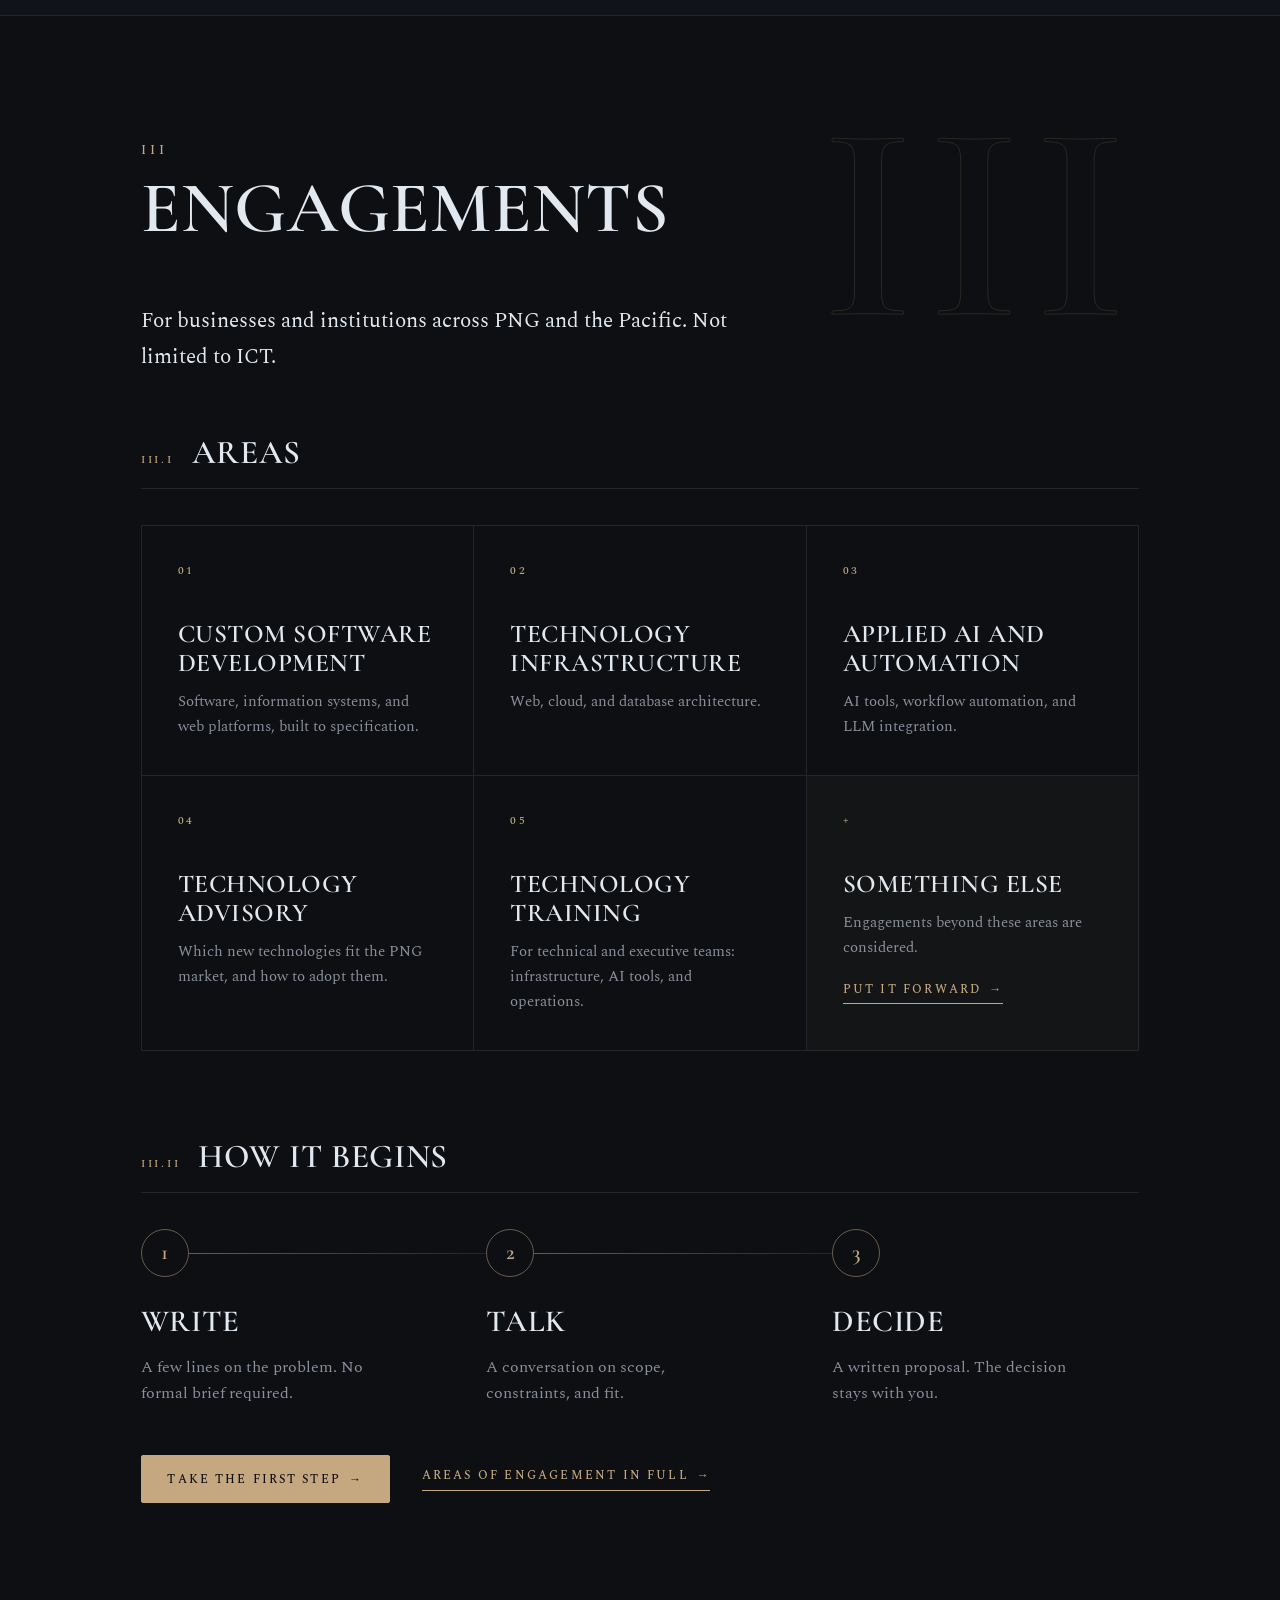
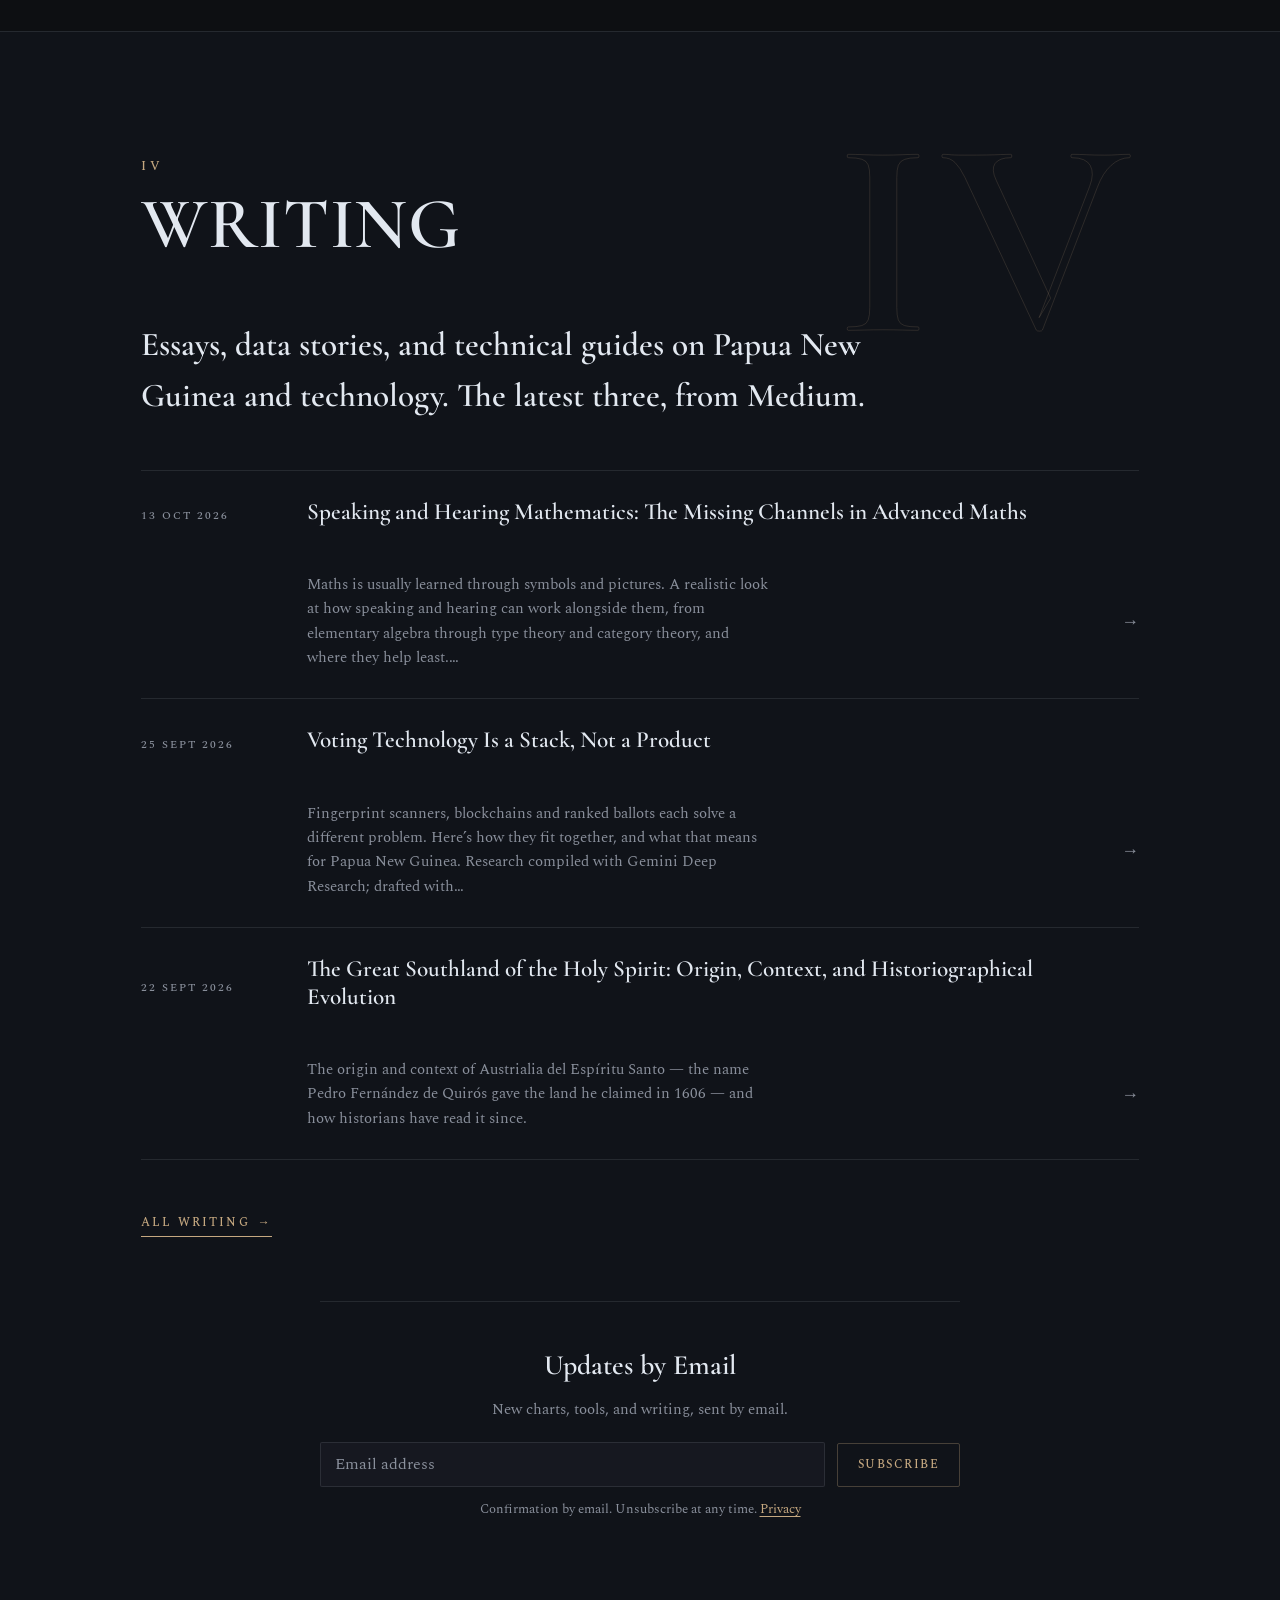
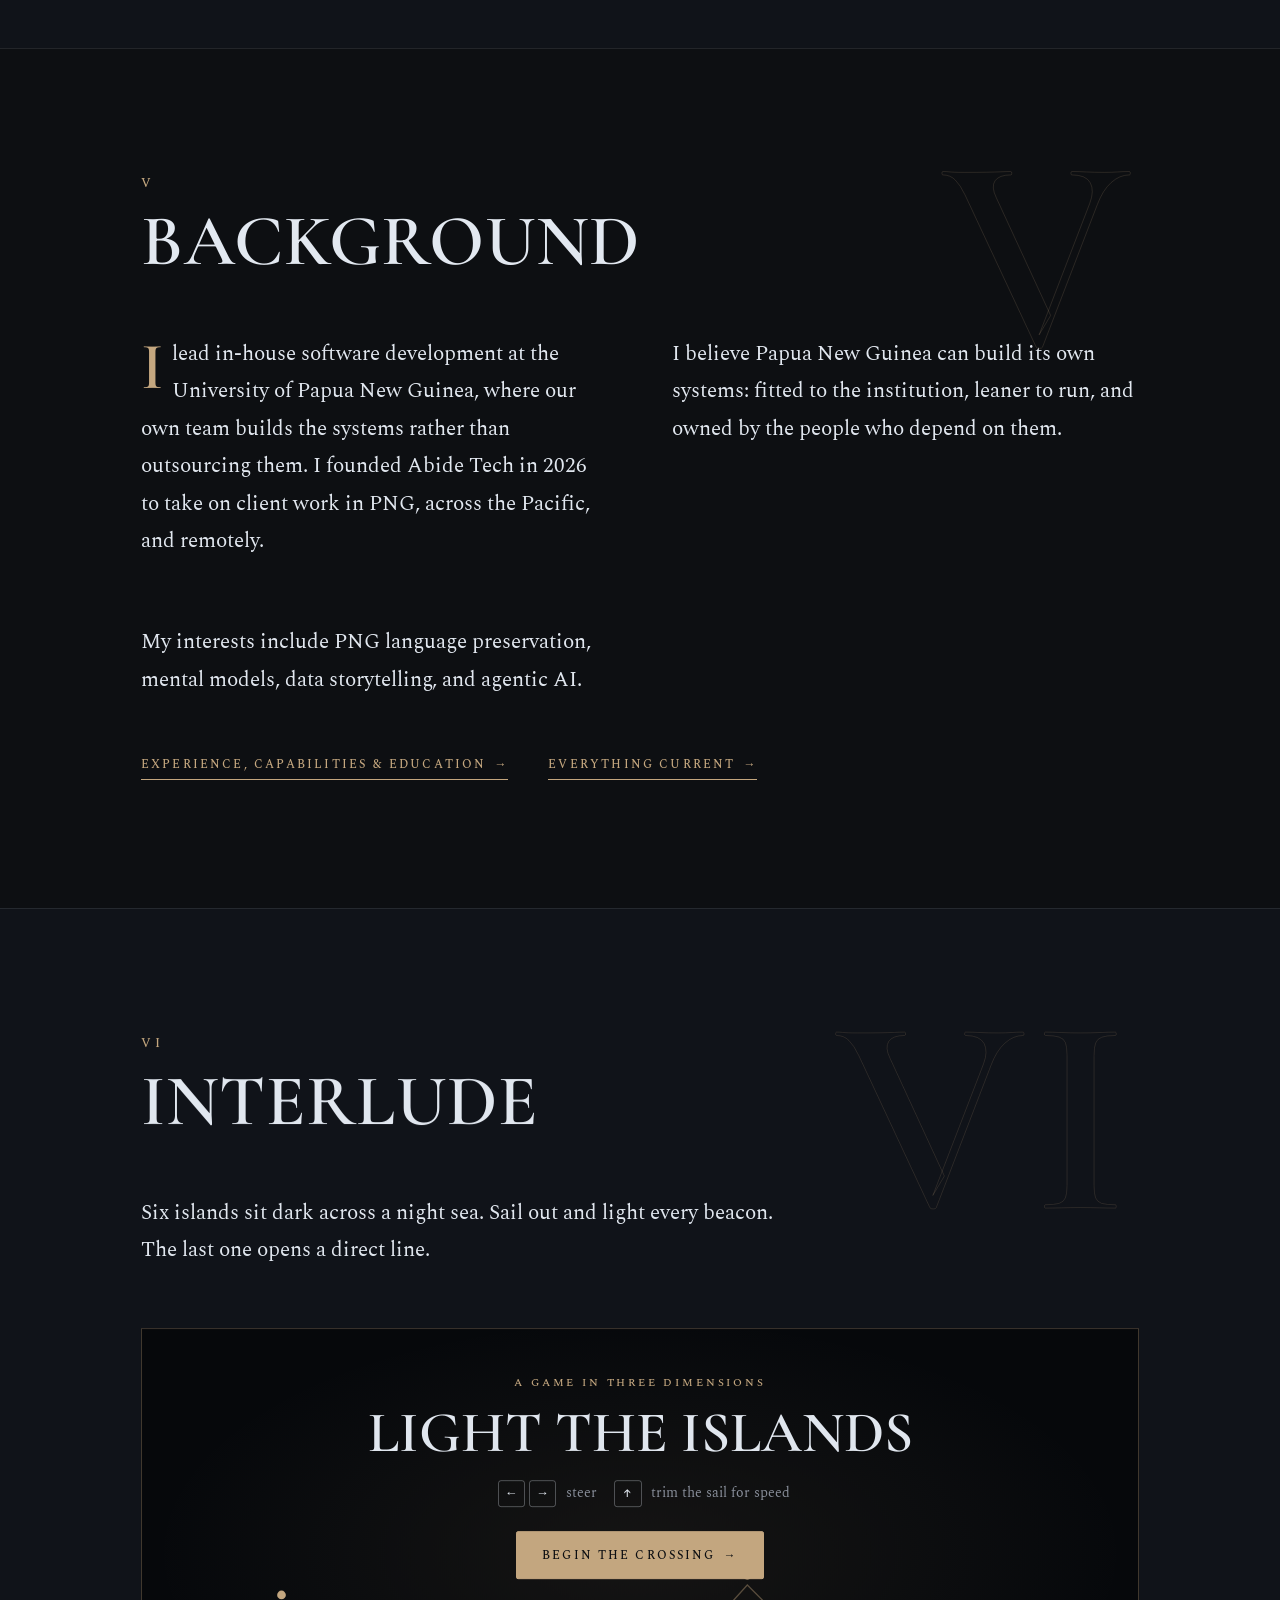
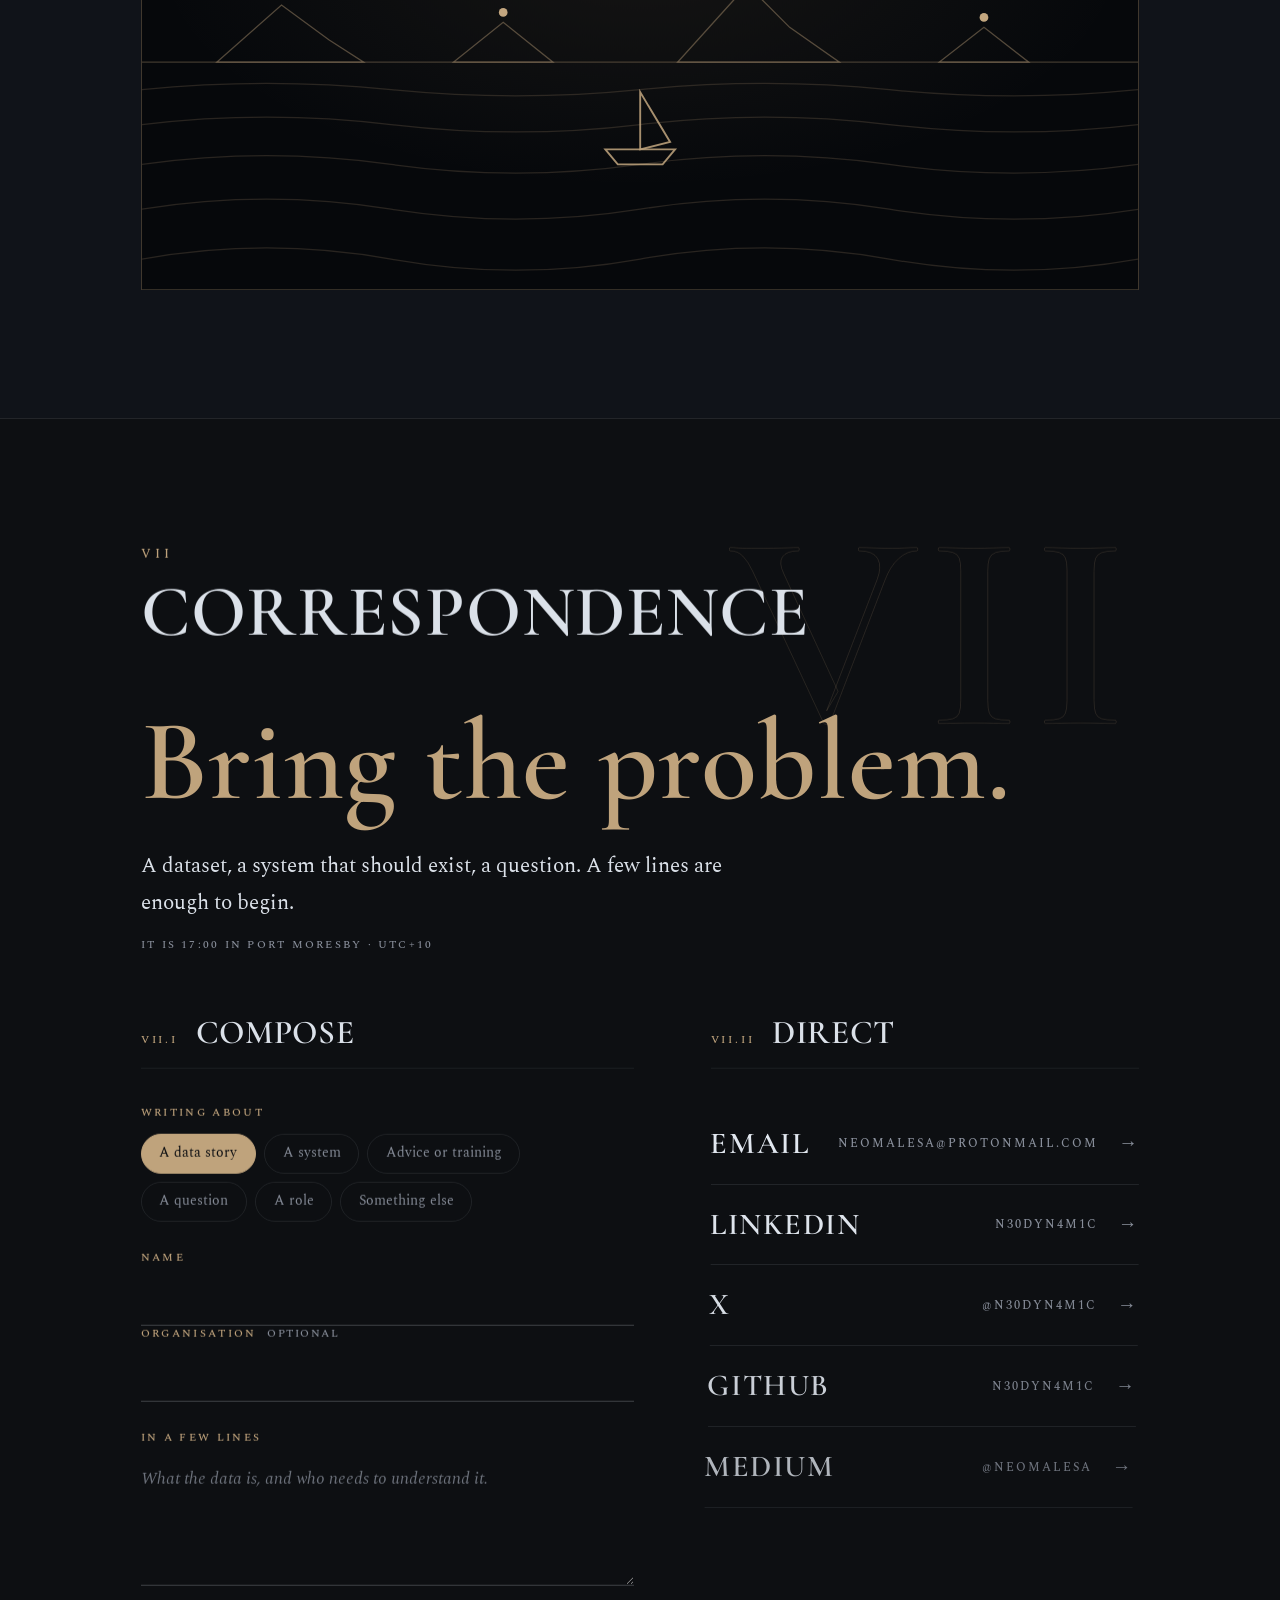
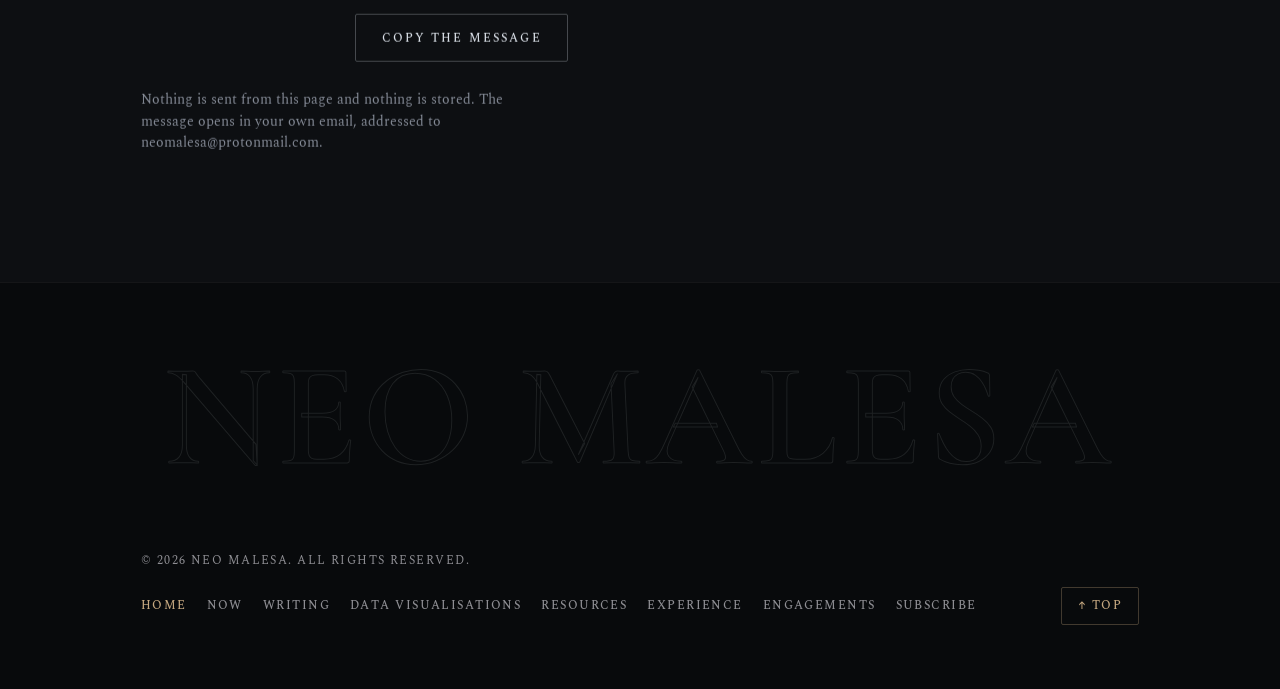
==== commit b2d29ecd: "Reposition home page for client work (plan tier P1) Implements P1 of POSITIONING_PLAN.md: first-pers" ====
--- a/index.html
+++ b/index.html
@@ -3,10 +3,10 @@
 <head>
   <meta charset="UTF-8" />
   <meta name="viewport" content="width=device-width, initial-scale=1.0" />
-  <title>Neo Malesa — Technologist · UPNG Software Development Lead | Port Moresby, PNG</title>
+  <title>Neo Malesa — Data Storytelling and Custom Software | Port Moresby, Papua New Guinea</title>
   <meta
     name="description"
-    content="Neo Malesa — Technologist, UPNG software development lead, writing on technology and innovation in PNG. Leads in-house software development at the University of Papua New Guinea; founder of Abide Tech, an ICT consultancy. Port Moresby, Papua New Guinea."
+    content="Neo Malesa turns data into stories people read and builds custom software for institutions and businesses in Papua New Guinea, the Pacific, and remotely. Grand Pacific Prize, Pacific Dataviz Challenge 2026. Founder of Abide Tech; software development lead at the University of Papua New Guinea."
   />
   <meta name="author" content="Neo Malesa" />
   <meta name="theme-color" content="#0d0f12" />
@@ -19,7 +19,7 @@
   <meta property="og:title" content="Neo Malesa" />
   <meta
     property="og:description"
-    content="Technologist, UPNG software development lead, writing on technology and innovation in PNG. Leads in-house software development at the University of Papua New Guinea. Founder of Abide Tech, an ICT consultancy. Port Moresby, Papua New Guinea."
+    content="Neo Malesa turns data into stories people read and builds custom software for institutions and businesses in Papua New Guinea, the Pacific, and remotely. Grand Pacific Prize, Pacific Dataviz Challenge 2026. Founder of Abide Tech; software development lead at the University of Papua New Guinea."
   />
   <meta property="og:url" content="https://neomalesa.com/" />
   <meta property="og:image" content="https://neomalesa.com/assets/og-image.png" />
@@ -33,7 +33,7 @@
   <meta name="twitter:title" content="Neo Malesa" />
   <meta
     name="twitter:description"
-    content="Technologist, UPNG software development lead, writing on technology and innovation in PNG. Leads in-house software development at the University of Papua New Guinea. Founder of Abide Tech, an ICT consultancy."
+    content="Neo Malesa turns data into stories people read and builds custom software for institutions and businesses in Papua New Guinea, the Pacific, and remotely. Grand Pacific Prize, Pacific Dataviz Challenge 2026. Founder of Abide Tech; software development lead at the University of Papua New Guinea."
   />
   <meta name="twitter:image" content="https://neomalesa.com/assets/og-image.png" />
   <meta name="twitter:site" content="@n30dyn4m1c" />
@@ -80,8 +80,9 @@
     "familyName": "Malesa",
     "url": "https://neomalesa.com/",
     "image": "https://neomalesa.com/assets/og-image.png",
-    "jobTitle": "Technologist, UPNG Software Development Lead",
-    "description": "Neo Malesa is a Technologist and UPNG software development lead based in Port Moresby, Papua New Guinea, writing on technology and innovation in PNG. He leads in-house software development at the University of Papua New Guinea and is the founder of Abide Tech, an ICT consultancy.",
+    "jobTitle": "Data storyteller and software developer",
+    "description": "Neo Malesa is a data storyteller and software developer based in Port Moresby, Papua New Guinea. He turns data into stories people read and builds custom software for institutions and businesses in Papua New Guinea, the Pacific, and remotely. He won the Grand Pacific Prize at the Pacific Dataviz Challenge 2026, founded Abide Tech, and leads in-house software development at the University of Papua New Guinea.",
+    "award": "Grand Pacific Prize, Pacific Dataviz Challenge 2026",
     "nationality": {
       "@type": "Country",
       "name": "Papua New Guinea"
@@ -121,9 +122,8 @@
       "Custom Information Systems",
       "Applied Artificial Intelligence",
       "Data Visualisation",
-      "Ichimoku Trading Analysis",
-      "Algorithmic Trading",
-      "Gold Trading",
+      "Data Storytelling",
+      "Scrollytelling",
       "Institutional Technology Strategy"
     ],
     "address": {
@@ -201,12 +201,13 @@
             <span class="name-mask"><span class="name-line">Malesa</span></span>
           </h1>
           <span class="hero__rule" data-reveal="2" aria-hidden="true"></span>
+          <!-- INTERIM: Neo to rewrite -->
           <p class="hero__claim" data-reveal="3">
-            Builds the systems institutions run on — in Papua New Guinea, by Papua New Guineans.
+            I turn data into stories people read to the end, and build the lean software institutions run on.
           </p>
           <p class="hero__role" data-reveal="4">
-            Software development lead, University of Papua New Guinea &middot; Founder, Abide Tech &middot;
-            Grand Pacific Prize, Pacific Dataviz Challenge 2026
+            Grand Pacific Prize, Pacific Dataviz Challenge 2026 &middot; Founder, Abide Tech &middot;
+            Software development lead, University of Papua New Guinea
           </p>
           <div class="hero__actions" data-reveal="5">
             <a class="btn btn--primary" href="#connect" data-magnetic>Start a conversation <span aria-hidden="true">→</span></a>
@@ -244,21 +245,23 @@
     <div class="ticker" aria-hidden="true">
       <div class="ticker__track">
         <p class="ticker__group">
-          <span>Custom Software</span><span>Information Systems</span><span>Applied AI</span><span>Data Storytelling</span><span>Infrastructure</span><span>Automation</span><span>Advisory</span><span>Training</span>
+          <span>Data Stories</span><span>Dashboards</span><span>Custom Software</span><span>Information Systems</span><span>Applied AI</span><span>Infrastructure</span><span>Automation</span><span>Advisory</span><span>Training</span>
         </p>
         <p class="ticker__group">
-          <span>Custom Software</span><span>Information Systems</span><span>Applied AI</span><span>Data Storytelling</span><span>Infrastructure</span><span>Automation</span><span>Advisory</span><span>Training</span>
+          <span>Data Stories</span><span>Dashboards</span><span>Custom Software</span><span>Information Systems</span><span>Applied AI</span><span>Infrastructure</span><span>Automation</span><span>Advisory</span><span>Training</span>
         </p>
       </div>
     </div>
     <!-- ===== THESIS — the conviction, then the record in four figures ===== -->
-    <section class="thesis" id="thesis" aria-label="Conviction">
+    <section class="thesis" id="thesis" aria-label="Belief">
       <div class="section__inner">
-        <p class="thesis__label" data-gsap-reveal>The conviction</p>
+        <p class="thesis__label" data-gsap-reveal>The belief</p>
+        <!-- INTERIM: Neo to rewrite -->
         <p class="thesis__text" data-scrub>
-          Papua New Guinea can build its own systems — fitted to the institution, leaner to run, and owned by the people who depend on them.
+          Most data is collected, filed, and never read. A number does its work only when someone understands it.
         </p>
-        <p class="thesis__sign" data-gsap-reveal>That is the work.</p>
+        <!-- INTERIM: Neo to rewrite -->
+        <p class="thesis__sign" data-gsap-reveal>That is what I build for.</p>
         <dl class="stats" data-gsap-stagger>
           <div class="stats__item">
             <dd class="stats__figure" data-count="2026" data-count-plain>2026</dd>
@@ -273,8 +276,8 @@
             <dt class="stats__label">Years of published writing</dt>
           </div>
           <div class="stats__item">
-            <dd class="stats__figure" data-count="5">5</dd>
-            <dt class="stats__label">Areas of engagement, one point of contact</dt>
+            <dd class="stats__figure" data-count="4">4</dd>
+            <dt class="stats__label">Data stories on Papua New Guinea, published in 2026</dt>
           </div>
         </dl>
       </div>
@@ -291,36 +294,38 @@
         </p>
         <div class="paths" data-gsap-reveal>
           <div class="paths__tabs" role="tablist" aria-label="Reason for visiting">
-            <button class="paths__tab" type="button" role="tab" id="path-tab-role" aria-controls="path-role" aria-selected="true" data-path="role">
-              <span class="paths__tab-index" aria-hidden="true">i</span> Hiring
+            <button class="paths__tab" type="button" role="tab" id="path-tab-data" aria-controls="path-data" aria-selected="true" data-path="data">
+              <span class="paths__tab-index" aria-hidden="true">i</span> Data to tell
             </button>
             <button class="paths__tab" type="button" role="tab" id="path-tab-project" aria-controls="path-project" aria-selected="false" tabindex="-1" data-path="project">
-              <span class="paths__tab-index" aria-hidden="true">ii</span> A project in mind
+              <span class="paths__tab-index" aria-hidden="true">ii</span> A system to build
             </button>
             <button class="paths__tab" type="button" role="tab" id="path-tab-question" aria-controls="path-question" aria-selected="false" tabindex="-1" data-path="question">
               <span class="paths__tab-index" aria-hidden="true">iii</span> Curious
             </button>
           </div>
           <div class="paths__panels">
-            <article class="paths__panel is-active" role="tabpanel" id="path-role" aria-labelledby="path-tab-role" tabindex="0">
-              <p class="paths__kicker">For hiring managers and search firms</p>
-              <h3 class="paths__title">A team lead who still writes the code.</h3>
+            <article class="paths__panel is-active" role="tabpanel" id="path-data" aria-labelledby="path-tab-data" tabindex="0">
+              <!-- INTERIM: Neo to rewrite -->
+              <p class="paths__kicker">For teams with a report, a dataset, or a survey</p>
+              <h3 class="paths__title">Data that should be seen, not filed.</h3>
+              <!-- INTERIM: Neo to rewrite -->
               <ul class="paths__points" role="list">
-                <li>Team Leader, Online Services at the University of Papua New Guinea — tutor, then analyst programmer, then team lead.</li>
-                <li>Full-stack systems, enterprise databases, applied AI, and automation, built in-house.</li>
-                <li>MSc in ICT Convergence, Handong Global University, South Korea. BSc in Mathematics, Statistics and Computer Science, UPNG.</li>
-                <li>Works in public: open code, free tools, published writing.</li>
+                <li>I turn a dataset or a report into charts, maps, or a full scrolling story that reads well on a phone.</li>
+                <li>Every figure is sourced and checked, and the sources are published with the work.</li>
+                <li><a class="subpage__inline-link" href="https://n30dyn4m1c.github.io/pacificdatavizchallenge26/" target="_blank" rel="noopener noreferrer"><cite>The Ocean Knows First</cite></a> won the Grand Pacific Prize at the Pacific Dataviz Challenge 2026.</li>
               </ul>
               <div class="paths__actions">
-                <a class="btn btn--primary" href="#connect" data-intent="role" data-magnetic>Discuss a role <span aria-hidden="true">→</span></a>
-                <a class="btn btn--ghost" href="experience/">Read the full record</a>
+                <a class="btn btn--primary" href="#connect" data-intent="data" data-magnetic>Describe the data <span aria-hidden="true">→</span></a>
+                <a class="btn btn--ghost" href="#work">See the data stories</a>
               </div>
             </article>
             <article class="paths__panel" role="tabpanel" id="path-project" aria-labelledby="path-tab-project" tabindex="0" hidden>
               <p class="paths__kicker">For businesses, organisations, and institutions</p>
               <h3 class="paths__title">A system that should exist, and does not yet.</h3>
               <ul class="paths__points" role="list">
-                <li>Delivered through Abide Tech, across PNG and the Pacific.</li>
+                <!-- INTERIM: Neo to rewrite -->
+                <li>Client work is delivered through Abide Tech, in PNG, across the Pacific, and remotely.</li>
                 <li>Built to specification. Nothing off the shelf.</li>
                 <li>In build: a Moodle and student information system for Klower&rsquo;s Axiological Institute.</li>
               </ul>
@@ -652,11 +657,17 @@
           Background
         </h2>
         <div class="about__body">
+          <!-- INTERIM: Neo to rewrite -->
           <p data-gsap-reveal>
-            Leads in-house software development at the University of Papua New Guinea, without outsourcing. Founder of Abide Tech, an ICT consultancy for PNG and the Pacific.
+            I lead in-house software development at the University of Papua New Guinea, where our own team builds the systems rather than outsourcing them. I founded Abide Tech in 2026 to take on client work in PNG, across the Pacific, and remotely.
           </p>
+          <!-- INTERIM: Neo to rewrite -->
           <p data-gsap-reveal>
-            Interests include PNG language preservation, mental models, data storytelling, and agentic AI.
+            I believe Papua New Guinea can build its own systems: fitted to the institution, leaner to run, and owned by the people who depend on them.
+          </p>
+          <!-- INTERIM: Neo to rewrite -->
+          <p data-gsap-reveal>
+            My interests include PNG language preservation, mental models, data storytelling, and agentic AI.
           </p>
         </div>
         <div class="section__more section__more--pair" data-gsap-reveal>
@@ -767,35 +778,53 @@
         </h2>
         <p class="connect__call" data-gsap-reveal>Bring the problem.</p>
         <p class="section__lead" data-gsap-reveal>
-          Pick a topic, add a line if you like, and send.
+          <!-- INTERIM: Neo to rewrite -->
+          A dataset, a system that should exist, a question. A few lines are enough to begin.
           <span class="connect__clock" data-clock-long hidden></span>
         </p>
         <div class="connect__grid">
-          <!-- VII.i — Email -->
+          <!-- VII.i — Compose -->
           <div class="subsection">
             <h3 class="subsection__heading" data-gsap-reveal>
               <span class="subsection__index" aria-hidden="true">VII.i</span>
-              Email
+              Compose
             </h3>
             <form class="brief" id="brief" action="mailto:neomalesa@protonmail.com" method="post" enctype="text/plain" data-gsap-reveal>
               <fieldset class="brief__intents">
-                <legend class="brief__label">About</legend>
-                <label class="brief__chip"><input type="radio" name="intent" value="role" /><span>A role</span></label>
-                <label class="brief__chip"><input type="radio" name="intent" value="project" checked /><span>A project</span></label>
+                <legend class="brief__label">Writing about</legend>
+                <label class="brief__chip"><input type="radio" name="intent" value="data" checked /><span>A data story</span></label>
+                <label class="brief__chip"><input type="radio" name="intent" value="project" /><span>A system</span></label>
                 <label class="brief__chip"><input type="radio" name="intent" value="advice" /><span>Advice or training</span></label>
                 <label class="brief__chip"><input type="radio" name="intent" value="question" /><span>A question</span></label>
+                <label class="brief__chip"><input type="radio" name="intent" value="role" /><span>A role</span></label>
                 <label class="brief__chip"><input type="radio" name="intent" value="other" /><span>Something else</span></label>
               </fieldset>
+              <div class="brief__row">
+                <label class="brief__field">
+                  <span class="brief__label">Name</span>
+                  <input type="text" name="name" autocomplete="name" />
+                </label>
+                <label class="brief__field">
+                  <span class="brief__label">Organisation <span class="brief__optional">optional</span></span>
+                  <input type="text" name="organisation" autocomplete="organization" />
+                </label>
+              </div>
               <label class="brief__field">
-                <span class="brief__label">Note <span class="brief__optional">optional</span></span>
-                <textarea name="message" rows="3" id="brief-message" placeholder="A line or two."></textarea>
+                <span class="brief__label">In a few lines</span>
+                <textarea name="message" rows="4" id="brief-message" placeholder="What the data is, and who needs to understand it."></textarea>
               </label>
+              <div class="brief__preview" id="brief-preview" hidden>
+                <p class="brief__label">The message, as it will open</p>
+                <p class="brief__subject" id="brief-subject"></p>
+                <pre class="brief__body" id="brief-body"></pre>
+              </div>
               <div class="brief__actions">
-                <button class="btn btn--primary" type="submit" data-magnetic>Send email <span aria-hidden="true">→</span></button>
+                <button class="btn btn--primary" type="submit" data-magnetic>Open in email <span aria-hidden="true">→</span></button>
+                <button class="btn btn--ghost" type="button" id="brief-copy">Copy the message</button>
                 <span class="brief__status" id="brief-status" role="status" aria-live="polite"></span>
               </div>
               <p class="brief__note">
-                Opens your email app, ready to send to neomalesa@protonmail.com.
+                Nothing is sent from this page and nothing is stored. The message opens in your own email, addressed to neomalesa@protonmail.com.
               </p>
             </form>
           </div>
